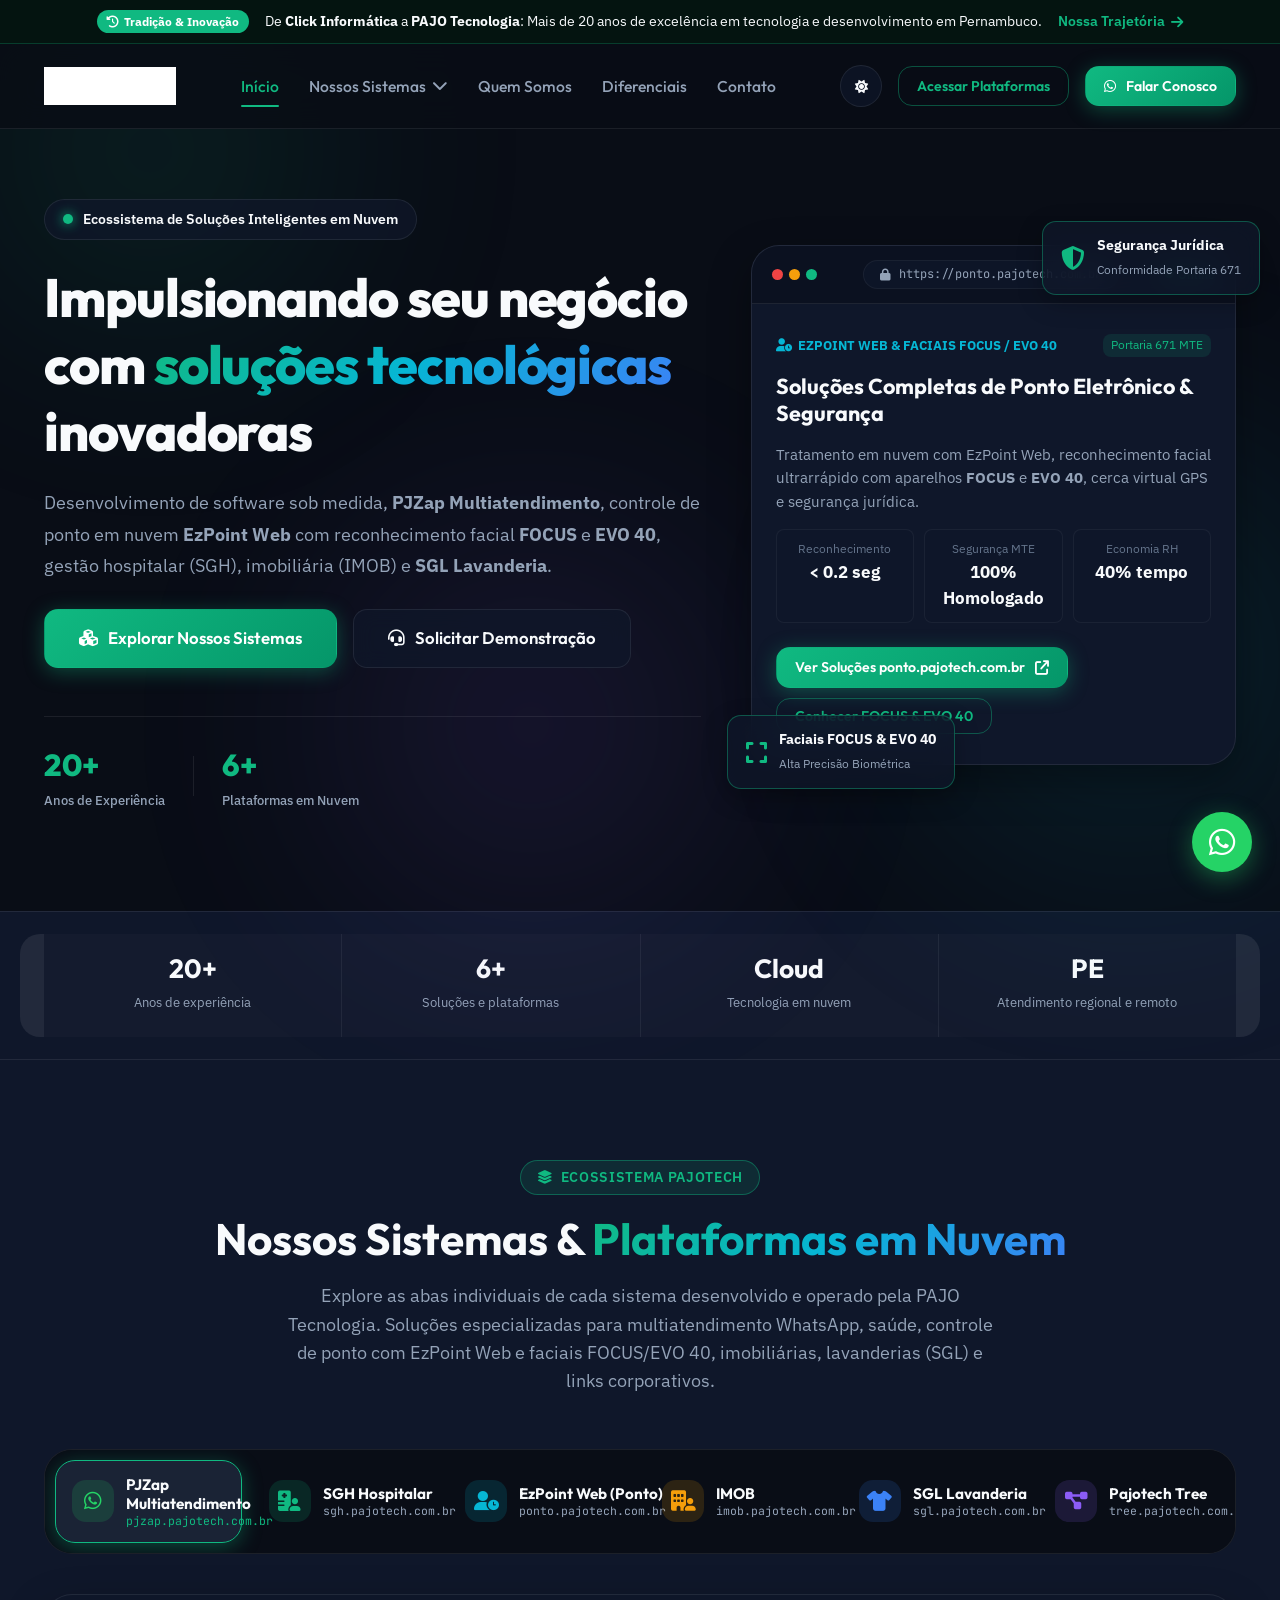
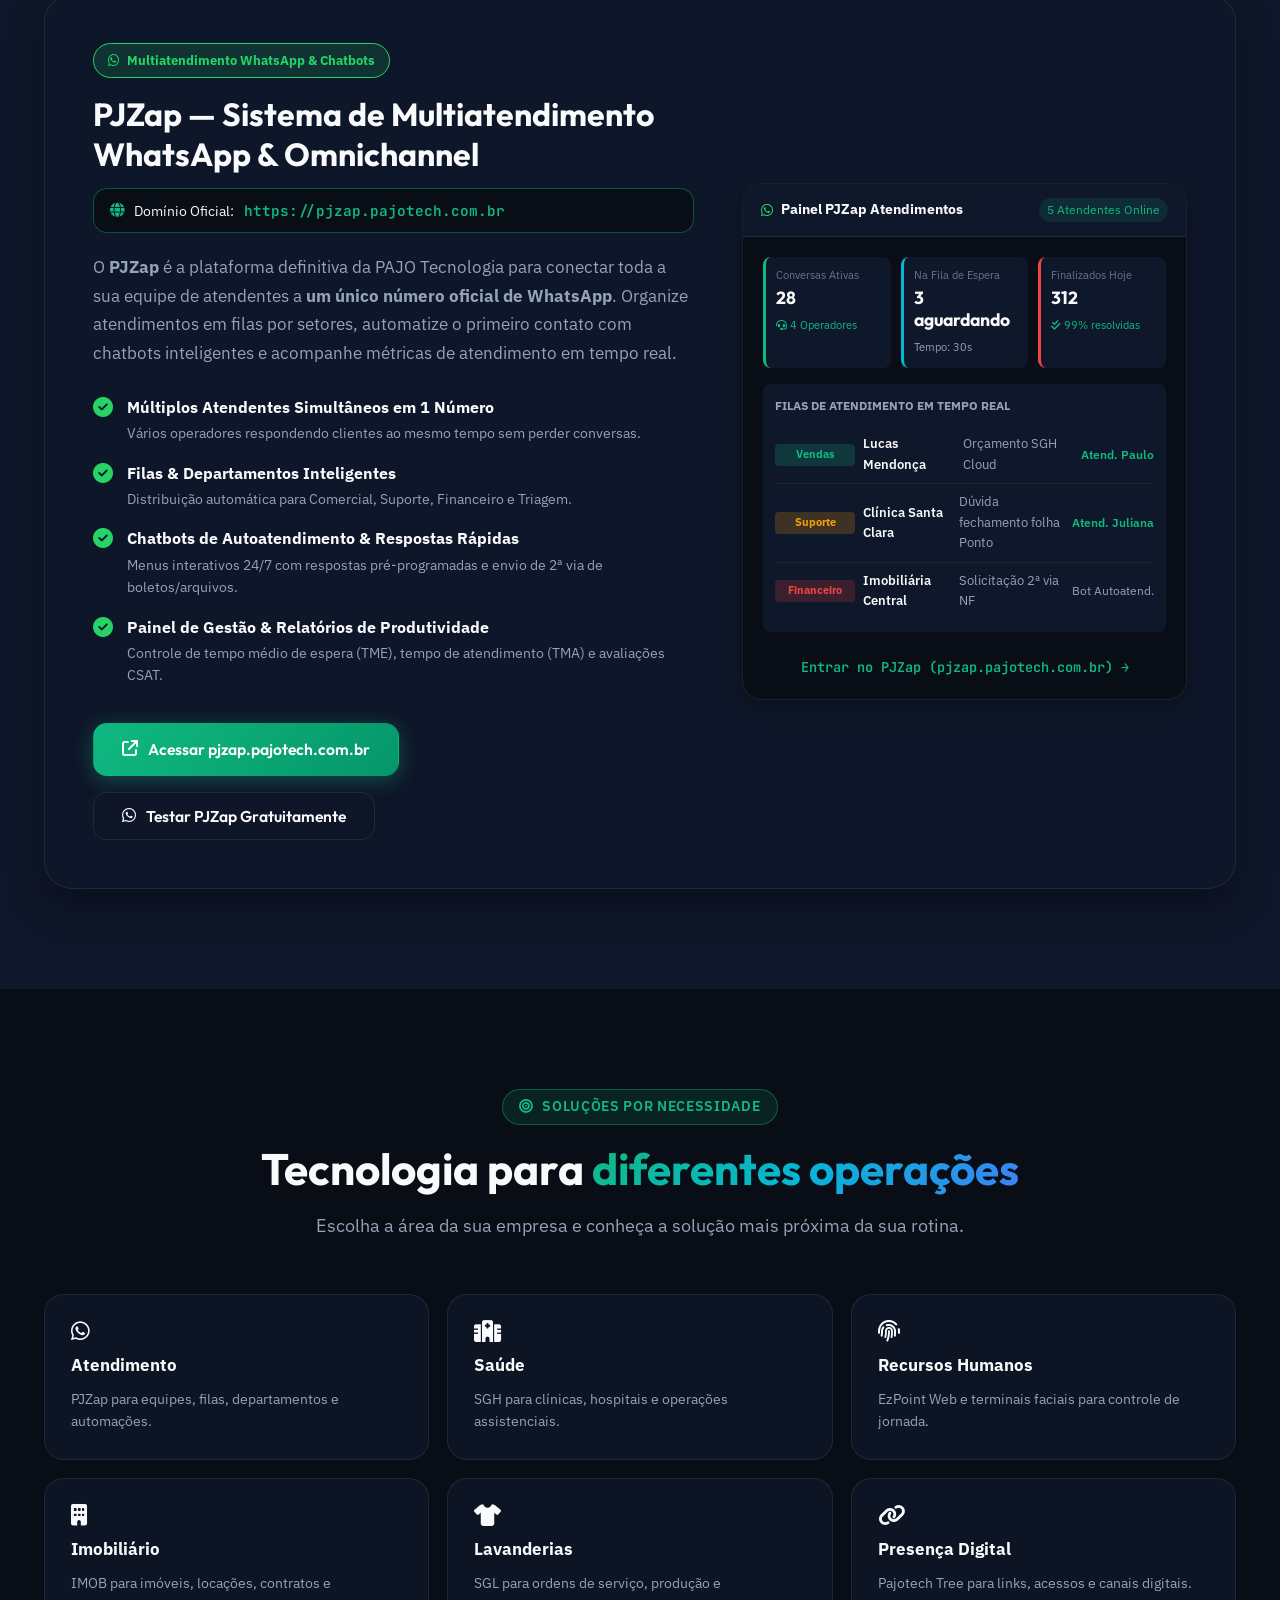
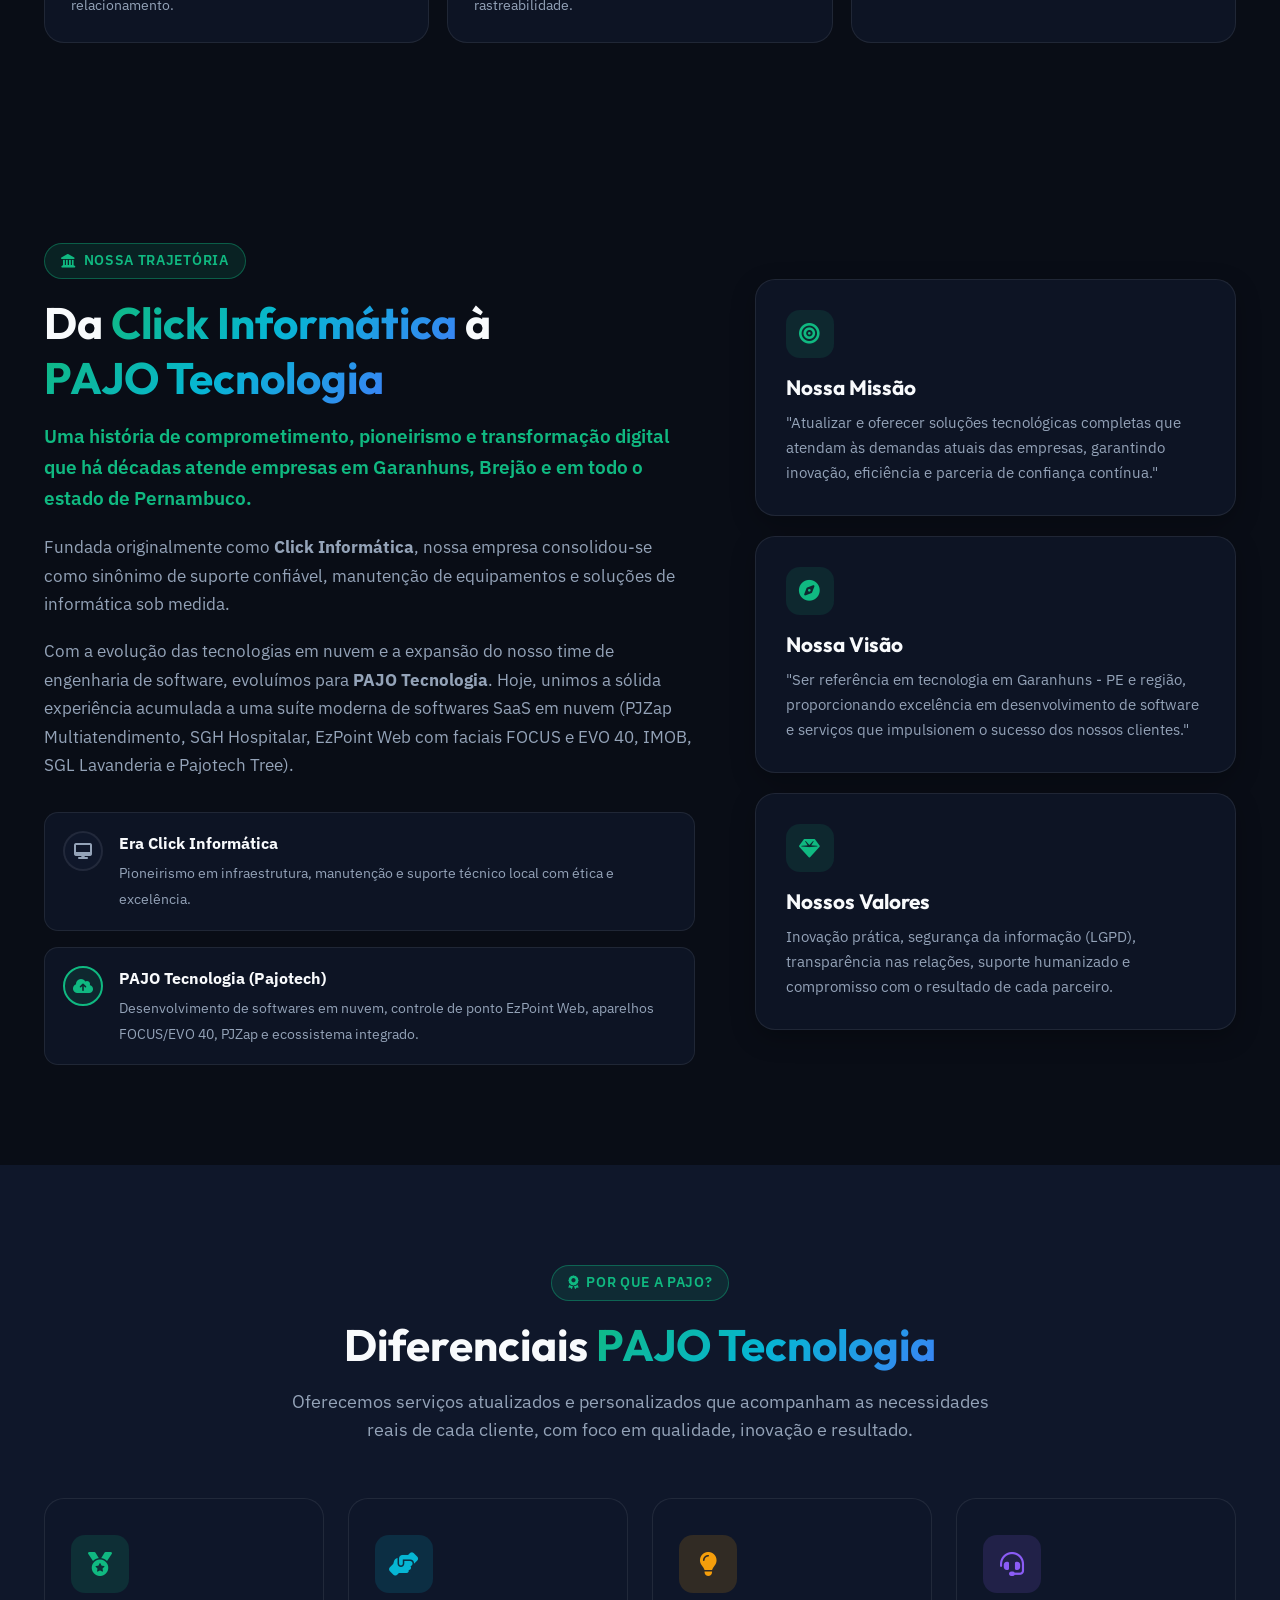
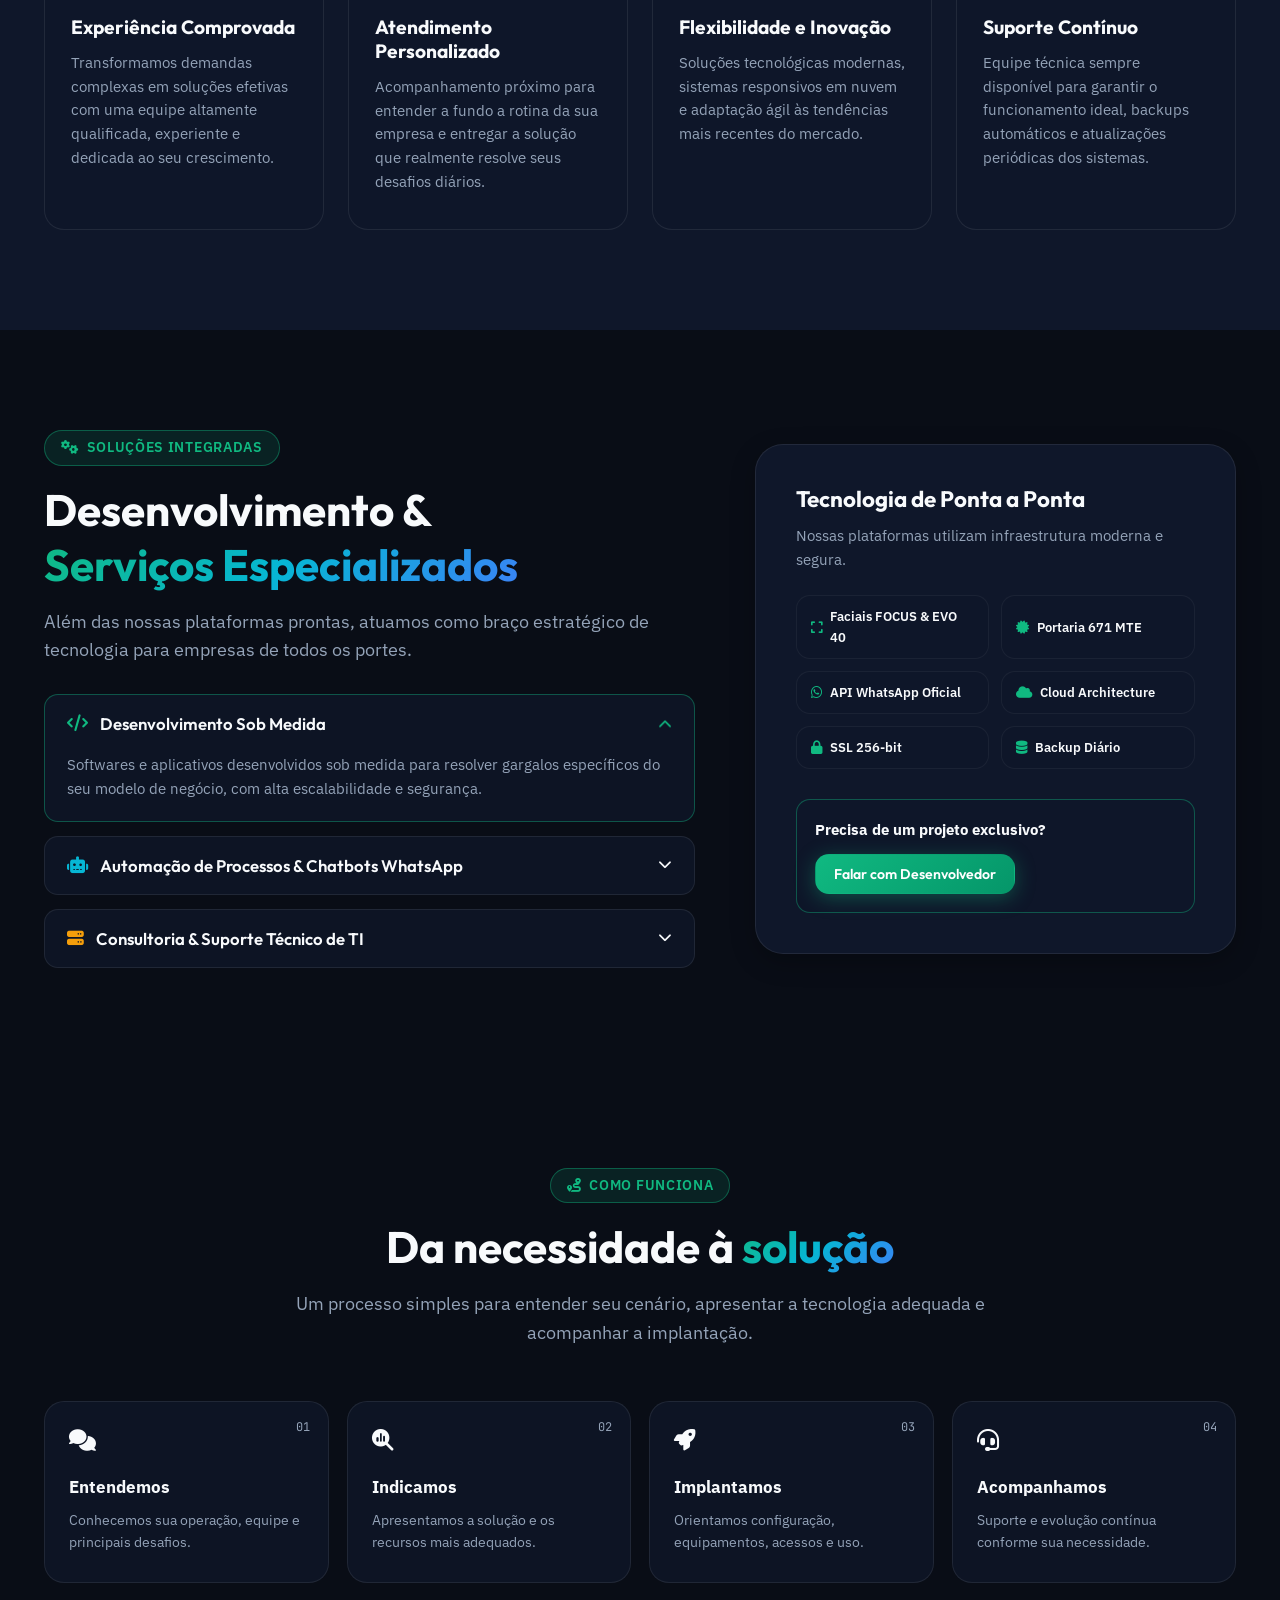
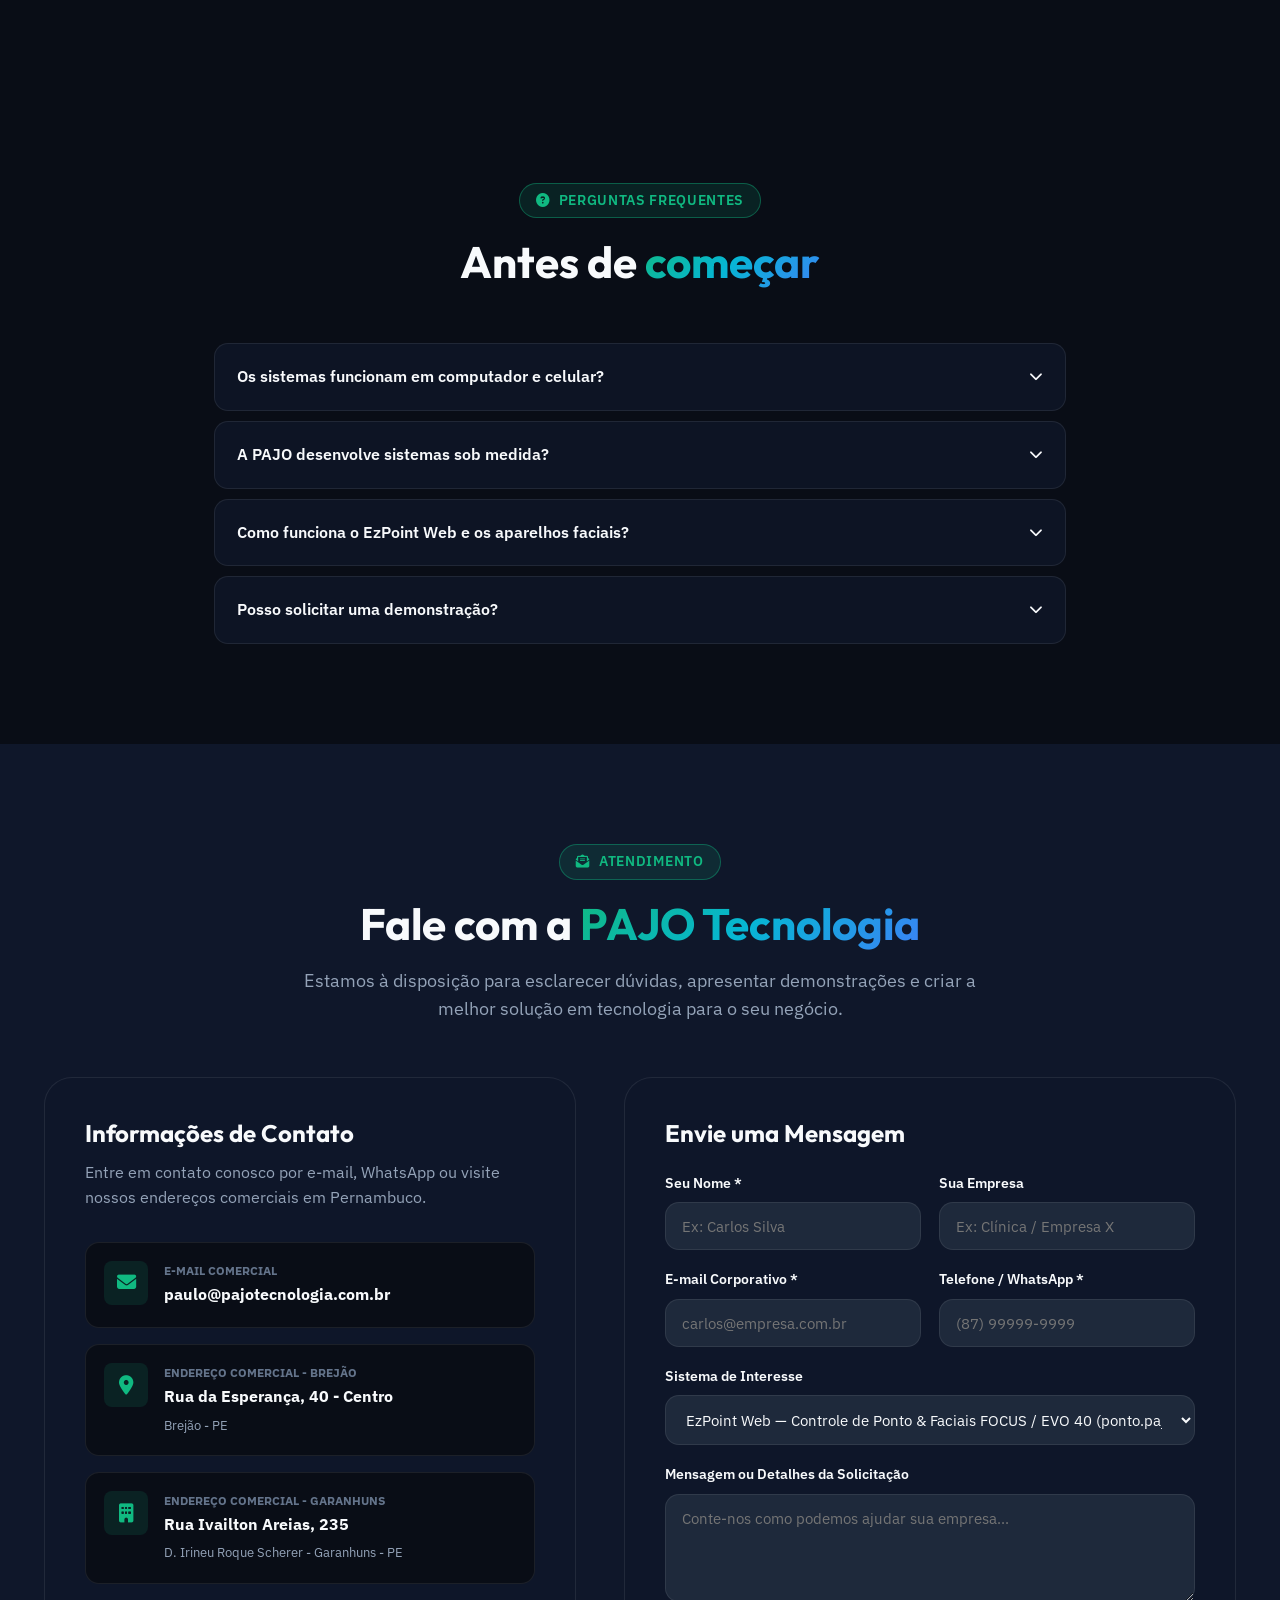
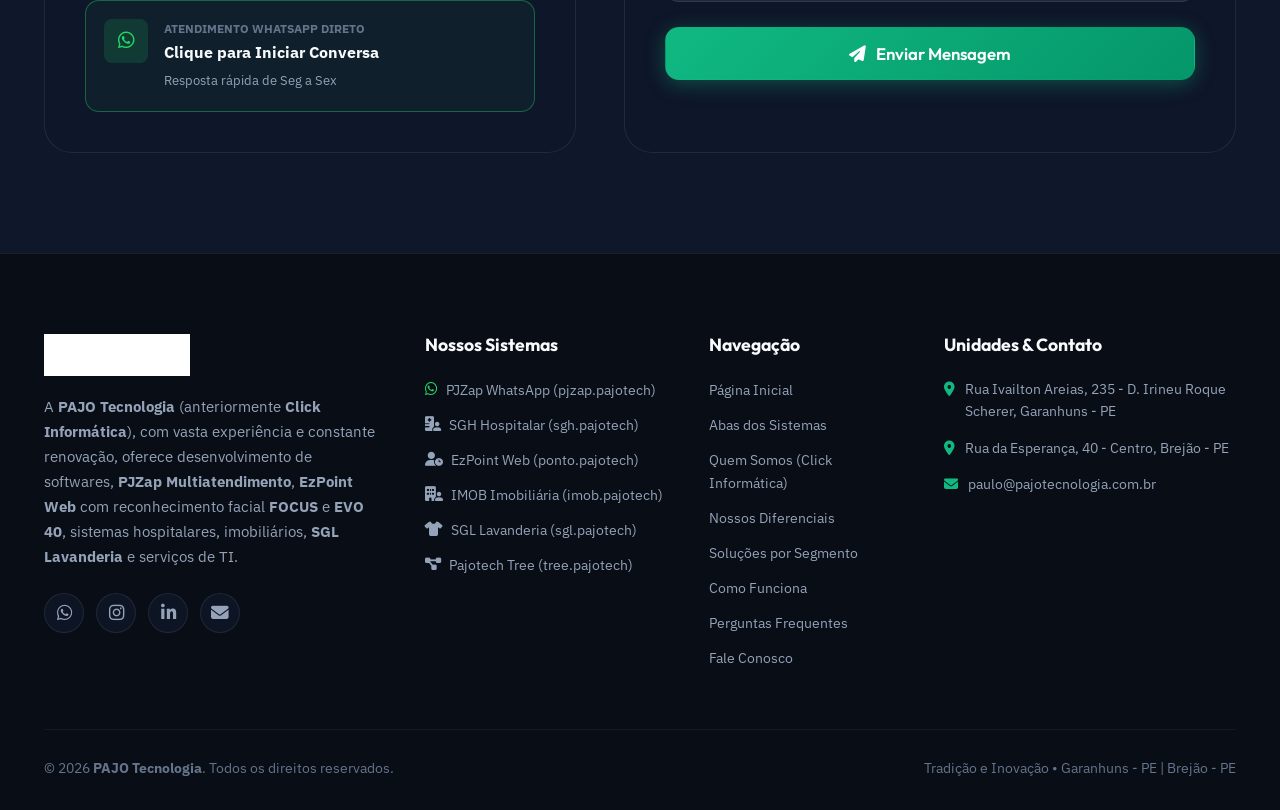
==== index.html @ 1f047a9d "Ajusta links duplicados e CTAs das plataformas" ====
<!DOCTYPE html>
<html lang="pt-BR">
<head>
    <meta charset="UTF-8">
    <meta name="viewport" content="width=device-width, initial-scale=1.0">
    <title>PAJO Tecnologia | Soluções Tecnológicas Inovadoras & Sistemas em Nuvem</title>
    <meta name="description" content="PAJO Tecnologia (antiga Click Informática). Softwares de alta performance: PJZap Multiatendimento WhatsApp, Gestão Hospitalar (SGH), EzPoint Web Ponto com Faciais FOCUS e EVO 40, IMOB, SGL Lavanderia e Pajotech Tree. Garanhuns e Brejão - PE.">
    <meta name="keywords" content="Pajo Tecnologia, Click Informática, PJZap Multiatendimento, SGH Hospitalar, EzPoint Web, Ponto Eletrônico Portaria 671, Facial FOCUS, Facial EVO 40, IMOB Imobiliária, SGL Lavanderia, LinkTree Pajotech, Garanhuns PE, Brejão PE">
    
    <!-- Open Graph / Social Media -->
    <meta property="og:type" content="website">
    <meta property="og:title" content="PAJO Tecnologia | Sistemas Inteligentes em Nuvem">
    <meta property="og:description" content="Ecossistema completo de softwares para impulsionar a gestão da sua empresa. Conheça o PJZap, SGH, EzPoint Web, IMOB, SGL Lavanderia e Pajotech Tree.">
    <meta property="og:image" content="assets/logo-pajo.png">

    <!-- Google Fonts -->
    <link rel="preconnect" href="https://fonts.googleapis.com">
    <link rel="preconnect" href="https://fonts.gstatic.com" crossorigin>
    <link href="https://fonts.googleapis.com/css2?family=IBM+Plex+Sans:ital,wght@0,300;0,400;0,500;0,600;0,700;1,400&family=Outfit:wght@400;500;600;700;800;900&family=JetBrains+Mono:wght@400;500;600&display=swap" rel="stylesheet">
    
    <!-- FontAwesome CDN -->
    <link rel="stylesheet" href="https://cdnjs.cloudflare.com/ajax/libs/font-awesome/6.5.1/css/all.min.css">
    
    <!-- Main Stylesheet -->
    <link rel="stylesheet" href="style.css">
</head>
<body class="dark-theme">

    <!-- Background Ambient Glows -->
    <div class="glow-orb glow-top-left"></div>
    <div class="glow-orb glow-center-right"></div>
    <div class="glow-orb glow-bottom"></div>

    <!-- Announcement Bar -->
    <div class="top-announcement-bar">
        <div class="container announcement-inner">
            <span class="badge-history"><i class="fa-solid fa-clock-rotate-left"></i> Tradição & Inovação</span>
            <p>De <strong>Click Informática</strong> a <strong>PAJO Tecnologia</strong>: Mais de 20 anos de excelência em tecnologia e desenvolvimento em Pernambuco.</p>
            <a href="#historia" class="announcement-link">Nossa Trajetória <i class="fa-solid fa-arrow-right"></i></a>
        </div>
    </div>

    <!-- Main Navigation Header -->
    <header class="main-header" id="header">
        <div class="container header-container">
            <a href="#inicio" class="brand-logo" aria-label="PAJO Tecnologia Página Inicial">
                <img src="assets/logo-pajo.png" alt="PAJO Tecnologia" class="header-logo-img">
            </a>

            <!-- Desktop Nav Menu -->
            <nav class="nav-menu" id="nav-menu">
                <ul class="nav-list">
                    <li class="nav-item"><a href="#inicio" class="nav-link active">Início</a></li>
                    
                    <!-- Mega Dropdown: Sistemas Pajotech -->
                    <li class="nav-item dropdown">
                        <a href="#sistemas" class="nav-link dropdown-toggle" id="sistemasMenuBtn">
                            Nossos Sistemas <i class="fa-solid fa-chevron-down"></i>
                        </a>
                        <div class="dropdown-menu">
                            <div class="dropdown-header">
                                <span>Soluções Pajotech em Nuvem</span>
                                <small>Clique para acessar ou ver detalhes</small>
                            </div>
                            <div class="dropdown-grid">
                                <a href="#sistemas" class="dropdown-card" onclick="selectSystemTab('pjzap')">
                                    <div class="drop-icon pjzap"><i class="fa-brands fa-whatsapp"></i></div>
                                    <div class="drop-info">
                                        <strong>PJZap Multiatendimento</strong>
                                        <span>Plataforma em nuvem</span>
                                    </div>
                                </a>
                                <a href="#sistemas" class="dropdown-card" onclick="selectSystemTab('sgh')">
                                    <div class="drop-icon sgh"><i class="fa-solid fa-hospital-user"></i></div>
                                    <div class="drop-info">
                                        <strong>SGH Hospitalar</strong>
                                        <span>Plataforma em nuvem</span>
                                    </div>
                                </a>
                                <a href="#sistemas" class="dropdown-card" onclick="selectSystemTab('ponto')">
                                    <div class="drop-icon ponto"><i class="fa-solid fa-user-clock"></i></div>
                                    <div class="drop-info">
                                        <strong>EzPoint Web & Faciais</strong>
                                        <span>Portal informativo · EzPoint Web</span>
                                    </div>
                                </a>
                                <a href="#sistemas" class="dropdown-card" onclick="selectSystemTab('imob')">
                                    <div class="drop-icon imob"><i class="fa-solid fa-building-user"></i></div>
                                    <div class="drop-info">
                                        <strong>IMOB Imobiliário</strong>
                                        <span>Plataforma em nuvem</span>
                                    </div>
                                </a>
                                <a href="#sistemas" class="dropdown-card" onclick="selectSystemTab('lavanderia')">
                                    <div class="drop-icon lavanderia"><i class="fa-solid fa-shirt"></i></div>
                                    <div class="drop-info">
                                        <strong>SGL Lavanderia</strong>
                                        <span>Plataforma em nuvem</span>
                                    </div>
                                </a>
                                <a href="#sistemas" class="dropdown-card" onclick="selectSystemTab('tree')">
                                    <div class="drop-icon tree"><i class="fa-solid fa-diagram-project"></i></div>
                                    <div class="drop-info">
                                        <strong>Pajotech Tree</strong>
                                        <span>Plataforma em nuvem</span>
                                    </div>
                                </a>
                            </div>
                        </div>
                    </li>

                    <li class="nav-item"><a href="#historia" class="nav-link">Quem Somos</a></li>
                    <li class="nav-item"><a href="#diferenciais" class="nav-link">Diferenciais</a></li>
                    <li class="nav-item"><a href="#contato" class="nav-link">Contato</a></li>
                </ul>
            </nav>

            <!-- Header Action CTA Buttons -->
            <div class="header-actions">
                <button class="theme-toggle-btn" id="themeToggleBtn" title="Alternar Modo Claro/Escuro" aria-label="Alternar tema">
                    <i class="fa-solid fa-sun light-icon"></i>
                    <i class="fa-solid fa-moon dark-icon"></i>
                </button>
                <a href="#sistemas" class="btn btn-outline-glow btn-sm desktop-only">Acessar Plataformas</a>
                <a href="https://wa.me/5587996540551?text=Olá! Gostaria de conhecer as soluções da PAJO Tecnologia." target="_blank" rel="noopener noreferrer" class="btn btn-primary btn-sm">
                    <i class="fa-brands fa-whatsapp"></i> Falar Conosco
                </a>
                
                <!-- Mobile Hamburger Toggle -->
                <button class="mobile-nav-toggle" id="mobileNavToggle" aria-label="Abrir Menu">
                    <span></span>
                    <span></span>
                    <span></span>
                </button>
            </div>
        </div>
    </header>

    <!-- Mobile Navigation Drawer Overlay -->
    <div class="mobile-drawer" id="mobileDrawer">
        <div class="drawer-header">
            <img src="assets/logo-pajo.png" alt="PAJO Tecnologia" class="drawer-logo-img">
            <button class="drawer-close" id="drawerClose"><i class="fa-solid fa-xmark"></i></button>
        </div>
        <div class="drawer-body">
            <ul class="mobile-menu-list">
                <li><a href="#inicio" class="mobile-link" onclick="closeDrawer()">Início</a></li>
                <li class="mobile-category">NOSSOS SISTEMAS</li>
                <li><a href="#sistemas" class="mobile-link" onclick="selectSystemTab('pjzap'); closeDrawer()"><i class="fa-brands fa-whatsapp text-whatsapp"></i> PJZap Multiatendimento (pjzap.pajotech)</a></li>
                <li><a href="#sistemas" class="mobile-link" onclick="selectSystemTab('sgh'); closeDrawer()"><i class="fa-solid fa-hospital-user text-emerald"></i> SGH Hospitalar (sgh.pajotech)</a></li>
                <li><a href="#sistemas" class="mobile-link" onclick="selectSystemTab('ponto'); closeDrawer()"><i class="fa-solid fa-user-clock text-cyan"></i> EzPoint Web & Faciais FOCUS / EVO 40 (ponto.pajotech)</a></li>
                <li><a href="#sistemas" class="mobile-link" onclick="selectSystemTab('imob'); closeDrawer()"><i class="fa-solid fa-building-user text-amber"></i> IMOB Imobiliária (imob.pajotech)</a></li>
                <li><a href="#sistemas" class="mobile-link" onclick="selectSystemTab('lavanderia'); closeDrawer()"><i class="fa-solid fa-shirt text-blue"></i> SGL Lavanderia (sgl.pajotech)</a></li>
                <li><a href="#sistemas" class="mobile-link" onclick="selectSystemTab('tree'); closeDrawer()"><i class="fa-solid fa-diagram-project text-purple"></i> Pajotech Tree (tree.pajotech)</a></li>
                <li class="mobile-category">INSTITUCIONAL</li>
                <li><a href="#historia" class="mobile-link" onclick="closeDrawer()">Quem Somos (Click Informática)</a></li>
                <li><a href="#diferenciais" class="mobile-link" onclick="closeDrawer()">Nossos Diferenciais</a></li>
                <li><a href="#segmentos" class="mobile-link" onclick="closeDrawer()">Soluções por Segmento</a></li>
                <li><a href="#como-funciona" class="mobile-link" onclick="closeDrawer()">Como Funciona</a></li>
                <li><a href="#faq" class="mobile-link" onclick="closeDrawer()">Perguntas Frequentes</a></li>
                <li><a href="#contato" class="mobile-link" onclick="closeDrawer()">Fale Conosco</a></li>
            </ul>
            <div class="drawer-footer">
                <a href="mailto:paulo@pajotecnologia.com.br" class="drawer-contact-item">
                    <i class="fa-solid fa-envelope"></i> paulo@pajotecnologia.com.br
                </a>
            </div>
        </div>
    </div>

    <main id="main-content">

        <!-- HERO SECTION -->
        <section class="hero-section" id="inicio">
            <div class="container hero-container">
                <div class="hero-content">
                    <div class="hero-badge">
                        <span class="pulse-dot"></span>
                        <span class="badge-text">Ecossistema de Soluções Inteligentes em Nuvem</span>
                    </div>
                    <h1 class="hero-title">
                        Impulsionando seu negócio com <span class="gradient-text">soluções tecnológicas</span> inovadoras
                    </h1>
                    <p class="hero-description">
                        Desenvolvimento de software sob medida, <strong>PJZap Multiatendimento</strong>, controle de ponto em nuvem <strong>EzPoint Web</strong> com reconhecimento facial <strong>FOCUS</strong> e <strong>EVO 40</strong>, gestão hospitalar (SGH), imobiliária (IMOB) e <strong>SGL Lavanderia</strong>.
                    </p>

                    <div class="hero-actions">
                        <a href="#sistemas" class="btn btn-primary btn-lg">
                            <i class="fa-solid fa-cubes"></i> Explorar Nossos Sistemas
                        </a>
                        <a href="#contato" class="btn btn-glass btn-lg">
                            <i class="fa-solid fa-headset"></i> Solicitar Demonstração
                        </a>
                    </div>

                    <!-- Trust Stats Bar -->
                    <div class="hero-stats">
                        <div class="stat-card">
                            <span class="stat-number" data-count="20">20+</span>
                            <span class="stat-label">Anos de Experiência</span>
                        </div>
                        <div class="stat-divider"></div>
                        <div class="stat-card">
                            <span class="stat-number" data-count="6">6+</span>
                            <span class="stat-label">Plataformas em Nuvem</span>
                        </div>
                    </div>
                </div>

                <!-- Hero Interactive Visual / System Showcase Deck -->
                <div class="hero-visual">
                    <div class="tech-card-showcase">
                        <div class="showcase-window">
                            <div class="window-header">
                                <div class="window-dots">
                                    <span class="dot red"></span>
                                    <span class="dot yellow"></span>
                                    <span class="dot green"></span>
                                </div>
                                <div class="window-address-bar">
                                    <i class="fa-solid fa-lock"></i>
                                    <span id="heroWindowUrl">https://ponto.pajotech.com.br</span>
                                </div>
                                <div class="window-status">
                                    <span class="badge-online"><i class="fa-solid fa-circle"></i> Online</span>
                                </div>
                            </div>
                            
                            <div class="window-content" id="heroDisplayContent">
                                <!-- Interactive dynamic view loaded by JS -->
                                <div class="showcase-preview-card ponto-active">
                                    <div class="preview-badge-row">
                                        <span class="preview-badge text-cyan"><i class="fa-solid fa-user-clock"></i> EZPOINT WEB & FACIAIS FOCUS / EVO 40</span>
                                        <span class="preview-tag">Portaria 671 MTE</span>
                                    </div>
                                    <h3>Soluções Completas de Ponto Eletrônico & Segurança</h3>
                                    <p>Tratamento em nuvem com EzPoint Web, reconhecimento facial ultrarrápido com aparelhos <strong>FOCUS</strong> e <strong>EVO 40</strong>, cerca virtual GPS e segurança jurídica.</p>
                                    <div class="preview-mini-kpis">
                                        <div class="kpi-box">
                                            <small>Reconhecimento</small>
                                            <strong>&lt; 0.2 seg</strong>
                                        </div>
                                        <div class="kpi-box">
                                            <small>Segurança MTE</small>
                                            <strong>100% Homologado</strong>
                                        </div>
                                        <div class="kpi-box">
                                            <small>Economia RH</small>
                                            <strong>40% tempo</strong>
                                        </div>
                                    </div>
                                    <div class="preview-cta-row">
                                        <a href="https://ponto.pajotech.com.br" target="_blank" class="btn btn-sm btn-primary">Ver Soluções ponto.pajotech.com.br <i class="fa-solid fa-arrow-up-right-from-square"></i></a>
                                        <button class="btn btn-sm btn-outline-glow" onclick="selectSystemTab('ponto')">Conhecer FOCUS & EVO 40</button>
                                    </div>
                                </div>
                            </div>
                        </div>

                        <!-- Floating Micro Cards -->
                        <div class="floating-badge badge-top-right">
                            <i class="fa-solid fa-shield-halved"></i>
                            <div>
                                <strong>Segurança Jurídica</strong>
                                <span>Conformidade Portaria 671</span>
                            </div>
                        </div>

                        <div class="floating-badge badge-bottom-left">
                            <i class="fa-solid fa-expand"></i>
                            <div>
                                <strong>Faciais FOCUS & EVO 40</strong>
                                <span>Alta Precisão Biométrica</span>
                            </div>
                        </div>
                    </div>
                </div>
            </div>
        </section>


        <!-- TRUST STRIP -->
        <section class="trust-strip-section" aria-label="Credenciais PAJO Tecnologia">
            <div class="container trust-strip-grid">
                <div class="trust-strip-item">
                    <strong>20+</strong>
                    <span>Anos de experiência</span>
                </div>
                <div class="trust-strip-item">
                    <strong>6+</strong>
                    <span>Soluções e plataformas</span>
                </div>
                <div class="trust-strip-item">
                    <strong>Cloud</strong>
                    <span>Tecnologia em nuvem</span>
                </div>
                <div class="trust-strip-item">
                    <strong>PE</strong>
                    <span>Atendimento regional e remoto</span>
                </div>
            </div>
        </section>

        <!-- SYSTEMS & ABAS INDIVIDUAIS SECTION (CENTRAL REQUIREMENT) -->
        <section class="systems-section" id="sistemas">
            <div class="container">
                <div class="section-header text-center">
                    <span class="section-pill"><i class="fa-solid fa-layer-group"></i> Ecossistema Pajotech</span>
                    <h2 class="section-title">Nossos Sistemas & <span class="gradient-text">Plataformas em Nuvem</span></h2>
                    <p class="section-subtitle">
                        Explore as abas individuais de cada sistema desenvolvido e operado pela PAJO Tecnologia. Soluções especializadas para multiatendimento WhatsApp, saúde, controle de ponto com EzPoint Web e faciais FOCUS/EVO 40, imobiliárias, lavanderias (SGL) e links corporativos.
                    </p>
                </div>

                <!-- NAVIGATION TABS (6 INDIVIDUAL TABS) -->
                <div class="systems-tab-navigation" role="tablist" aria-label="Abas dos Sistemas">
                    
                    <button class="system-tab-btn active" role="tab" aria-selected="true" data-system="pjzap" id="tab-pjzap" onclick="switchSystemTab('pjzap')">
                        <div class="tab-icon-wrap pjzap"><i class="fa-brands fa-whatsapp"></i></div>
                        <div class="tab-btn-text">
                            <span class="tab-name">PJZap Multiatendimento</span>
                            <small class="tab-domain">pjzap.pajotech.com.br</small>
                        </div>
                    </button>

                    <button class="system-tab-btn" role="tab" aria-selected="false" data-system="sgh" id="tab-sgh" onclick="switchSystemTab('sgh')">
                        <div class="tab-icon-wrap sgh"><i class="fa-solid fa-hospital-user"></i></div>
                        <div class="tab-btn-text">
                            <span class="tab-name">SGH Hospitalar</span>
                            <small class="tab-domain">sgh.pajotech.com.br</small>
                        </div>
                    </button>

                    <button class="system-tab-btn" role="tab" aria-selected="false" data-system="ponto" id="tab-ponto" onclick="switchSystemTab('ponto')">
                        <div class="tab-icon-wrap ponto"><i class="fa-solid fa-user-clock"></i></div>
                        <div class="tab-btn-text">
                            <span class="tab-name">EzPoint Web (Ponto)</span>
                            <small class="tab-domain">ponto.pajotech.com.br</small>
                        </div>
                    </button>

                    <button class="system-tab-btn" role="tab" aria-selected="false" data-system="imob" id="tab-imob" onclick="switchSystemTab('imob')">
                        <div class="tab-icon-wrap imob"><i class="fa-solid fa-building-user"></i></div>
                        <div class="tab-btn-text">
                            <span class="tab-name">IMOB</span>
                            <small class="tab-domain">imob.pajotech.com.br</small>
                        </div>
                    </button>

                    <button class="system-tab-btn" role="tab" aria-selected="false" data-system="lavanderia" id="tab-lavanderia" onclick="switchSystemTab('lavanderia')">
                        <div class="tab-icon-wrap lavanderia"><i class="fa-solid fa-shirt"></i></div>
                        <div class="tab-btn-text">
                            <span class="tab-name">SGL Lavanderia</span>
                            <small class="tab-domain">sgl.pajotech.com.br</small>
                        </div>
                    </button>

                    <button class="system-tab-btn" role="tab" aria-selected="false" data-system="tree" id="tab-tree" onclick="switchSystemTab('tree')">
                        <div class="tab-icon-wrap tree"><i class="fa-solid fa-diagram-project"></i></div>
                        <div class="tab-btn-text">
                            <span class="tab-name">Pajotech Tree</span>
                            <small class="tab-domain">tree.pajotech.com.br</small>
                        </div>
                    </button>
                </div>

                <!-- SYSTEMS TAB PANES CONTENT CONTAINER -->
                <div class="systems-tab-content">
                    
                    <!-- TAB 0: PJZAP MULTIATENDIMENTO -->
                    <div class="system-pane active" id="pane-pjzap" role="tabpanel" aria-labelledby="tab-pjzap">
                        <div class="pane-grid">
                            <div class="pane-info">
                                <div class="pane-badge pjzap-badge">
                                    <i class="fa-brands fa-whatsapp"></i> Multiatendimento WhatsApp & Chatbots
                                </div>
                                <h3 class="pane-title">PJZap — Sistema de Multiatendimento WhatsApp & Omnichannel</h3>
                                <div class="domain-direct-box">
                                    <i class="fa-solid fa-globe"></i>
                                    <span>Domínio Oficial:</span>
                                    <span class="domain-link">https://pjzap.pajotech.com.br</span>
                                </div>
                                <p class="pane-desc">
                                    O <strong>PJZap</strong> é a plataforma definitiva da PAJO Tecnologia para conectar toda a sua equipe de atendentes a <strong>um único número oficial de WhatsApp</strong>. Organize atendimentos em filas por setores, automatize o primeiro contato com chatbots inteligentes e acompanhe métricas de atendimento em tempo real.
                                </p>

                                <div class="features-checklist">
                                    <div class="check-item">
                                        <i class="fa-solid fa-circle-check text-whatsapp"></i>
                                        <div>
                                            <strong>Múltiplos Atendentes Simultâneos em 1 Número</strong>
                                            <p>Vários operadores respondendo clientes ao mesmo tempo sem perder conversas.</p>
                                        </div>
                                    </div>
                                    <div class="check-item">
                                        <i class="fa-solid fa-circle-check text-whatsapp"></i>
                                        <div>
                                            <strong>Filas & Departamentos Inteligentes</strong>
                                            <p>Distribuição automática para Comercial, Suporte, Financeiro e Triagem.</p>
                                        </div>
                                    </div>
                                    <div class="check-item">
                                        <i class="fa-solid fa-circle-check text-whatsapp"></i>
                                        <div>
                                            <strong>Chatbots de Autoatendimento & Respostas Rápidas</strong>
                                            <p>Menus interativos 24/7 com respostas pré-programadas e envio de 2ª via de boletos/arquivos.</p>
                                        </div>
                                    </div>
                                    <div class="check-item">
                                        <i class="fa-solid fa-circle-check text-whatsapp"></i>
                                        <div>
                                            <strong>Painel de Gestão & Relatórios de Produtividade</strong>
                                            <p>Controle de tempo médio de espera (TME), tempo de atendimento (TMA) e avaliações CSAT.</p>
                                        </div>
                                    </div>
                                </div>

                                <div class="pane-actions">
                                    <a href="https://pjzap.pajotech.com.br" target="_blank" rel="noopener noreferrer" class="btn btn-primary">
                                        <i class="fa-solid fa-arrow-up-right-from-square"></i> Acessar pjzap.pajotech.com.br
                                    </a>
                                    <button class="btn btn-glass" onclick="openDemoModal('PJZap - Multiatendimento')">
                                        <i class="fa-brands fa-whatsapp"></i> Testar PJZap Gratuitamente
                                    </button>
                                </div>
                            </div>

                            <!-- Visual Pane Mockup / Simulator -->
                            <div class="pane-mockup-wrapper">
                                <div class="mockup-screen-box">
                                    <div class="screen-header">
                                        <span class="screen-title"><i class="fa-brands fa-whatsapp text-whatsapp"></i> Painel PJZap Atendimentos</span>
                                        <span class="screen-badge">5 Atendentes Online</span>
                                    </div>
                                    <div class="screen-body">
                                        <div class="mock-stats-row">
                                            <div class="mock-stat-item border-green">
                                                <small>Conversas Ativas</small>
                                                <h4>28</h4>
                                                <span class="stat-trend"><i class="fa-solid fa-headset"></i> 4 Operadores</span>
                                            </div>
                                            <div class="mock-stat-item border-blue">
                                                <small>Na Fila de Espera</small>
                                                <h4>3 aguardando</h4>
                                                <span class="stat-sub">Tempo: 30s</span>
                                            </div>
                                            <div class="mock-stat-item border-red">
                                                <small>Finalizados Hoje</small>
                                                <h4>312</h4>
                                                <span class="stat-trend"><i class="fa-solid fa-check-double"></i> 99% resolvidas</span>
                                            </div>
                                        </div>

                                        <div class="mock-table-widget">
                                            <div class="table-title">Filas de Atendimento em Tempo Real</div>
                                            <div class="mock-row">
                                                <span class="triage-badge green">Vendas</span>
                                                <span class="patient-name">Lucas Mendonça</span>
                                                <span class="patient-info">Orçamento SGH Cloud</span>
                                                <span class="patient-status badge-live">Atend. Paulo</span>
                                            </div>
                                            <div class="mock-row">
                                                <span class="triage-badge yellow">Suporte</span>
                                                <span class="patient-name">Clínica Santa Clara</span>
                                                <span class="patient-info">Dúvida fechamento folha Ponto</span>
                                                <span class="patient-status badge-live">Atend. Juliana</span>
                                            </div>
                                            <div class="mock-row">
                                                <span class="triage-badge red">Financeiro</span>
                                                <span class="patient-name">Imobiliária Central</span>
                                                <span class="patient-info">Solicitação 2ª via NF</span>
                                                <span class="patient-status">Bot Autoatend.</span>
                                            </div>
                                        </div>

                                        <div class="mock-direct-btn-row">
                                            <a href="https://pjzap.pajotech.com.br" target="_blank" class="mock-login-link">
                                                Entrar no PJZap (pjzap.pajotech.com.br) &rarr;
                                            </a>
                                        </div>
                                    </div>
                                </div>
                            </div>
                        </div>
                    </div>

                    <!-- TAB 1: SGH HOSPITALAR -->
                    <div class="system-pane" id="pane-sgh" role="tabpanel" aria-labelledby="tab-sgh">
                        <div class="pane-grid">
                            <div class="pane-info">
                                <div class="pane-badge sgh-badge">
                                    <i class="fa-solid fa-stethoscope"></i> Saúde & Gestão Hospitalar
                                </div>
                                <h3 class="pane-title">SGH — Sistema de Gerenciamento Hospitalar & Clínicas</h3>
                                <div class="domain-direct-box">
                                    <i class="fa-solid fa-globe"></i>
                                    <span>Domínio Oficial:</span>
                                    <span class="domain-link">https://sgh.pajotech.com.br</span>
                                </div>
                                <p class="pane-desc">
                                    O <strong>SGH Pajotech</strong> é uma plataforma hospitalar completa, desenvolvida para modernizar prontuários médicos, otimizar a recepção, automatizar a triagem com classificação de risco Manchester e centralizar leitos, faturamento e farmácia.
                                </p>

                                <div class="features-checklist">
                                    <div class="check-item">
                                        <i class="fa-solid fa-circle-check text-emerald"></i>
                                        <div>
                                            <strong>Prontuário Eletrônico do Paciente (PEP)</strong>
                                            <p>Histórico médico seguro, prescrição eletrônica e anamnese rápida.</p>
                                        </div>
                                    </div>
                                    <div class="check-item">
                                        <i class="fa-solid fa-circle-check text-emerald"></i>
                                        <div>
                                            <strong>Triagem Manchester & Recepção</strong>
                                            <p>Classificação de prioridade visual por cores e controle de filas de espera.</p>
                                        </div>
                                    </div>
                                    <div class="check-item">
                                        <i class="fa-solid fa-circle-check text-emerald"></i>
                                        <div>
                                            <strong>Gestão de Leitos, Internação & Farmácia</strong>
                                            <p>Monitoramento de ocupação em tempo real e dispensação segura de medicamentos.</p>
                                        </div>
                                    </div>
                                    <div class="check-item">
                                        <i class="fa-solid fa-circle-check text-emerald"></i>
                                        <div>
                                            <strong>Faturamento TISS / Convênios & SUS</strong>
                                            <p>Emissão de guias, relatórios financeiros e controle de repasses médicos.</p>
                                        </div>
                                    </div>
                                </div>

                                <div class="pane-actions">
                                    <a href="https://sgh.pajotech.com.br" target="_blank" rel="noopener noreferrer" class="btn btn-primary">
                                        <i class="fa-solid fa-arrow-up-right-from-square"></i> Acessar sgh.pajotech.com.br
                                    </a>
                                    <button class="btn btn-glass" onclick="openDemoModal('SGH - Gestão Hospitalar')">
                                        <i class="fa-solid fa-calendar-check"></i> Agendar Apresentação
                                    </button>
                                </div>
                            </div>

                            <!-- Visual Pane Mockup / Simulator -->
                            <div class="pane-mockup-wrapper">
                                <div class="mockup-screen-box">
                                    <div class="screen-header">
                                        <span class="screen-title"><i class="fa-solid fa-hospital"></i> Painel SGH Hospitalar</span>
                                        <span class="screen-badge">Ambiente Seguro</span>
                                    </div>
                                    <div class="screen-body">
                                        <div class="mock-stats-row">
                                            <div class="mock-stat-item border-green">
                                                <small>Atendimentos Hoje</small>
                                                <h4>142</h4>
                                                <span class="stat-trend"><i class="fa-solid fa-arrow-trend-up"></i> +12% vs ontem</span>
                                            </div>
                                            <div class="mock-stat-item border-blue">
                                                <small>Fila Triagem</small>
                                                <h4>8 aguardando</h4>
                                                <span class="stat-sub">Tempo Médio: 4 min</span>
                                            </div>
                                            <div class="mock-stat-item border-red">
                                                <small>Emergência Vermelha</small>
                                                <h4>1 prioritário</h4>
                                                <span class="stat-alert">Leito 03 UTI</span>
                                            </div>
                                        </div>

                                        <div class="mock-table-widget">
                                            <div class="table-title">Classificação de Risco Manchester Recente</div>
                                            <div class="mock-row">
                                                <span class="triage-badge red">Vermelho</span>
                                                <span class="patient-name">Carlos Eduardo S.</span>
                                                <span class="patient-info">Dor torácica aguda</span>
                                                <span class="patient-status badge-live">Em Atendimento</span>
                                            </div>
                                            <div class="mock-row">
                                                <span class="triage-badge yellow">Amarelo</span>
                                                <span class="patient-name">Mariana Lima F.</span>
                                                <span class="patient-info">Febre alta contínua</span>
                                                <span class="patient-status">Triado (Sala 2)</span>
                                            </div>
                                            <div class="mock-row">
                                                <span class="triage-badge green">Verde</span>
                                                <span class="patient-name">Roberto Alves P.</span>
                                                <span class="patient-info">Queixa respiratória leve</span>
                                                <span class="patient-status">Recepção</span>
                                            </div>
                                        </div>

                                        <div class="mock-direct-btn-row">
                                            <a href="https://sgh.pajotech.com.br" target="_blank" class="mock-login-link">
                                                Entrar no SGH (sgh.pajotech.com.br) &rarr;
                                            </a>
                                        </div>
                                    </div>
                                </div>
                            </div>
                        </div>
                    </div>

                    <!-- TAB 2: EZPOINT WEB (PONTO ELETRÔNICO & FACIAIS FOCUS / EVO 40) -->
                    <div class="system-pane" id="pane-ponto" role="tabpanel" aria-labelledby="tab-ponto">
                        <div class="pane-grid">
                            <div class="pane-info">
                                <div class="pane-badge ponto-badge">
                                    <i class="fa-solid fa-fingerprint"></i> EzPoint Web & Reconhecimento Facial
                                </div>
                                <h3 class="pane-title">EzPoint Web — Soluções em Ponto Eletrônico, Segurança & Faciais</h3>
                                <div class="domain-direct-box">
                                    <i class="fa-solid fa-circle-info"></i>
                                    <span>Portal Informativo:</span>
                                    <span class="domain-link">ponto.pajotech.com.br · portal informativo</span>
                                </div>
                                <p class="pane-desc">
                                    Trabalhamos com o <strong>EzPoint Web</strong> como <strong>revenda autorizada</strong>, oferecendo solução em nuvem para gestão de ponto e jornada. Comercializamos os terminais faciais <strong>FOCUS</strong> e <strong>EVO 40</strong> com opção de <strong>venda ou locação</strong>, além de orientação para implantação.
                                </p>

                                <!-- Hardware Focus & EVO 40 Highlights -->
                                <div class="hardware-cards-row">
                                    <div class="hardware-mini-card">
                                        <div class="hard-icon"><i class="fa-solid fa-id-card-clip"></i></div>
                                        <div class="hard-info">
                                            <strong>Aparelho Facial FOCUS</strong>
                                            <span>Reconhecimento facial com IA ultrarrápido, anti-fraude e display touch HD.</span>
                                        </div>
                                    </div>
                                    <div class="hardware-mini-card">
                                        <div class="hard-icon"><i class="fa-solid fa-microchip"></i></div>
                                        <div class="hard-info">
                                            <strong>Terminal EVO 40</strong>
                                            <span>Alta capacidade biométrica, leitura precisa com ou sem máscara e conexão em rede.</span>
                                        </div>
                                    </div>
                                </div>

                                <div class="features-checklist">
                                    <div class="check-item">
                                        <i class="fa-solid fa-circle-check text-cyan"></i>
                                        <div>
                                            <strong>Revenda autorizada & solução para controle de ponto</strong>
                                            <p>Orientação comercial e solução adequada às necessidades de controle de jornada, conforme a configuração contratada.</p>
                                        </div>
                                    </div>
                                    <div class="check-item">
                                        <i class="fa-solid fa-circle-check text-cyan"></i>
                                        <div>
                                            <strong>Software em Nuvem EzPoint Web</strong>
                                            <p>Cálculo em tempo real de horas extras, banco de horas, faltas, DSR e espelhos de ponto.</p>
                                        </div>
                                    </div>
                                    <div class="check-item">
                                        <i class="fa-solid fa-circle-check text-cyan"></i>
                                        <div>
                                            <strong>Aplicativo Mobile com Cerca Virtual GPS & Foto</strong>
                                            <p>Ideal para equipes externas, home office e colaboradores em campo.</p>
                                        </div>
                                    </div>
                                </div>

                                <div class="pane-actions">
                                    <a href="https://ponto.pajotech.com.br" target="_blank" rel="noopener noreferrer" class="btn btn-primary">
                                        <i class="fa-solid fa-circle-info"></i> Conhecer Portal Informativo
                                    </a>
                                    <button class="btn btn-glass" onclick="openDemoModal('EzPoint Web - Ponto e Faciais FOCUS/EVO 40')">
                                        <i class="fa-solid fa-calculator"></i> Orçamento FOCUS & EVO 40
                                    </button>
                                </div>
                            </div>

                            <!-- Visual Pane Mockup / Simulator -->
                            <div class="pane-mockup-wrapper">
                                <div class="mockup-screen-box">
                                    <div class="screen-header">
                                        <span class="screen-title"><i class="fa-solid fa-clock"></i> EzPoint Web — Monitoramento em Nuvem</span>
                                        <span class="screen-badge">Portaria 671 / MTE</span>
                                    </div>
                                    <div class="screen-body">
                                        <div class="ponto-clock-display">
                                            <div class="live-clock" id="livePontoClock">15:02:45</div>
                                            <div class="live-date">Sexta-feira, 25 de Setembro</div>
                                            <span class="gps-badge"><i class="fa-solid fa-expand"></i> Terminal Facial FOCUS Conectado</span>
                                        </div>

                                        <div class="hardware-status-box">
                                            <div class="status-hard-item">
                                                <i class="fa-solid fa-circle text-emerald"></i>
                                                <span>Terminal <strong>FOCUS (Recepção)</strong>: Online</span>
                                            </div>
                                            <div class="status-hard-item">
                                                <i class="fa-solid fa-circle text-emerald"></i>
                                                <span>Terminal <strong>EVO 40 (Produção)</strong>: Online</span>
                                            </div>
                                        </div>

                                        <div class="mock-table-widget">
                                            <div class="table-title">Últimos Registros Autenticados</div>
                                            <div class="ponto-row">
                                                <span><i class="fa-solid fa-id-badge text-emerald"></i> Colaborador #104</span>
                                                <strong>08:00:12</strong>
                                                <small class="text-muted">Facial FOCUS (99.8% Match)</small>
                                            </div>
                                            <div class="ponto-row">
                                                <span><i class="fa-solid fa-id-badge text-emerald"></i> Colaboradora #218</span>
                                                <strong>08:02:45</strong>
                                                <small class="text-muted">Terminal EVO 40</small>
                                            </div>
                                        </div>

                                        <div class="mock-direct-btn-row">
                                            <a href="https://ponto.pajotech.com.br" target="_blank" class="mock-login-link">
                                                Mais Informações & Soluções (ponto.pajotech.com.br) &rarr;
                                            </a>
                                        </div>
                                    </div>
                                </div>
                            </div>
                        </div>
                    </div>

                    <!-- TAB 3: IMOB (GESTÃO IMOBILIÁRIA) -->
                    <div class="system-pane" id="pane-imob" role="tabpanel" aria-labelledby="tab-imob">
                        <div class="pane-grid">
                            <div class="pane-info">
                                <div class="pane-badge imob-badge">
                                    <i class="fa-solid fa-house-laptop"></i> Mercado Imobiliário & Locações
                                </div>
                                <h3 class="pane-title">IMOB — Gestão Imobiliária, Vendas & Locação</h3>
                                <div class="domain-direct-box">
                                    <i class="fa-solid fa-globe"></i>
                                    <span>Domínio Oficial:</span>
                                    <span class="domain-link">https://imob.pajotech.com.br</span>
                                </div>
                                <p class="pane-desc">
                                    O <strong>IMOB Pajotech</strong> é a solução definitiva para imobiliárias e corretores autônomos. Gerencie carteiras de imóveis, contratos de locação automatizados com reajustes, repasses a proprietários, cobrança de aluguéis e CRM de atendimento.
                                </p>

                                <div class="features-checklist">
                                    <div class="check-item">
                                        <i class="fa-solid fa-circle-check text-amber"></i>
                                        <div>
                                            <strong>Contratos de Locação & Reajuste Automático</strong>
                                            <p>Cálculo de IGPM/IPCA, geração de recibos, boletos e repasses a proprietários.</p>
                                        </div>
                                    </div>
                                    <div class="check-item">
                                        <i class="fa-solid fa-circle-check text-amber"></i>
                                        <div>
                                            <strong>CRM Imobiliário & Funil de Vendas</strong>
                                            <p>Gestão de leads, histórico de visitas e controle de comissões por corretor.</p>
                                        </div>
                                    </div>
                                    <div class="check-item">
                                        <i class="fa-solid fa-circle-check text-amber"></i>
                                        <div>
                                            <strong>Catálogo de Imóveis & Portal Web Integrado</strong>
                                            <p>Cadastro com fotos em alta resolução, tour virtual e filtros avançados de busca.</p>
                                        </div>
                                    </div>
                                    <div class="check-item">
                                        <i class="fa-solid fa-circle-check text-amber"></i>
                                        <div>
                                            <strong>Portal do Locatário e do Proprietário</strong>
                                            <p>Acesso online a 2ª via de boletos, informes de rendimento e vistorias.</p>
                                        </div>
                                    </div>
                                </div>

                                <div class="pane-actions">
                                    <a href="https://imob.pajotech.com.br" target="_blank" rel="noopener noreferrer" class="btn btn-primary">
                                        <i class="fa-solid fa-arrow-up-right-from-square"></i> Acessar imob.pajotech.com.br
                                    </a>
                                    <button class="btn btn-glass" onclick="openDemoModal('IMOB - Gestão Imobiliária')">
                                        <i class="fa-solid fa-key"></i> Solicitar Demonstração IMOB
                                    </button>
                                </div>
                            </div>

                            <!-- Visual Pane Mockup / Simulator -->
                            <div class="pane-mockup-wrapper">
                                <div class="mockup-screen-box">
                                    <div class="screen-header">
                                        <span class="screen-title"><i class="fa-solid fa-building"></i> Painel de Gestão Imobiliária</span>
                                        <span class="screen-badge">Módulo Locações</span>
                                    </div>
                                    <div class="screen-body">
                                        <div class="imob-kpis">
                                            <div class="imob-kpi">
                                                <small>Imóveis Ativos</small>
                                                <strong>348 un.</strong>
                                            </div>
                                            <div class="imob-kpi">
                                                <small>Taxa de Ocupação</small>
                                                <strong>94.2%</strong>
                                            </div>
                                            <div class="imob-kpi">
                                                <small>Aluguéis Recebidos</small>
                                                <strong>R$ 184.500</strong>
                                            </div>
                                        </div>

                                        <div class="imob-property-cards">
                                            <div class="property-preview">
                                                <div class="prop-badge locacao">Locação</div>
                                                <div class="prop-details">
                                                    <strong>Ed. Heliópolis Tower</strong>
                                                    <span>Garanhuns - PE • 3 Quartos (1 Suíte)</span>
                                                    <span class="prop-price">R$ 2.400 / mês</span>
                                                </div>
                                                <span class="badge-status-green">Alugado</span>
                                            </div>
                                            <div class="property-preview">
                                                <div class="prop-badge venda">Venda</div>
                                                <div class="prop-details">
                                                    <strong>Casa Residencial Suíça</strong>
                                                    <span>Brejão - PE • 4 Quartos • Piscina</span>
                                                    <span class="prop-price">R$ 480.000</span>
                                                </div>
                                                <span class="badge-status-amber">2 Propostas</span>
                                            </div>
                                        </div>

                                        <div class="mock-direct-btn-row">
                                            <a href="https://imob.pajotech.com.br" target="_blank" class="mock-login-link">
                                                Ir para o Portal IMOB (imob.pajotech.com.br) &rarr;
                                            </a>
                                        </div>
                                    </div>
                                </div>
                            </div>
                        </div>
                    </div>

                    <!-- TAB 4: SGL LAVANDERIA (GESTÃO OPERACIONAL) -->
                    <div class="system-pane" id="pane-lavanderia" role="tabpanel" aria-labelledby="tab-lavanderia">
                        <div class="pane-grid">
                            <div class="pane-info">
                                <div class="pane-badge lavanderia-badge">
                                    <i class="fa-solid fa-jug-detergent"></i> Operação Comercial & Rastreamento
                                </div>
                                <h3 class="pane-title">SGL — Sistema de Gestão para Lavanderias</h3>
                                <div class="domain-direct-box">
                                    <i class="fa-solid fa-globe"></i>
                                    <span>Domínio Oficial:</span>
                                    <span class="domain-link">https://sgl.pajotech.com.br</span>
                                </div>
                                <p class="pane-desc">
                                    O <strong>SGL Pajotech</strong> foi planejado para lavanderias industriais, hospitalares, hoteleiras e comerciais. Controle ordens de serviço por peça e por quilo, etiquetagem com código de barras, controle de etapas de lavagem e envio automático de WhatsApp quando o pedido estiver pronto.
                                </p>

                                <div class="features-checklist">
                                    <div class="check-item">
                                        <i class="fa-solid fa-circle-check text-blue"></i>
                                        <div>
                                            <strong>Ordens de Serviço por Peça & Balança (Kg)</strong>
                                            <p>Pesagem integrada, tabela de serviços por tipo de tecido e instruções especiais.</p>
                                        </div>
                                    </div>
                                    <div class="check-item">
                                        <i class="fa-solid fa-circle-check text-blue"></i>
                                        <div>
                                            <strong>Etiquetagem & Rastreio por Código de Barras / QR</strong>
                                            <p>Impressão de etiquetas térmicas e controle para evitar extravios de peças.</p>
                                        </div>
                                    </div>
                                    <div class="check-item">
                                        <i class="fa-solid fa-circle-check text-blue"></i>
                                        <div>
                                            <strong>Funil de Etapas (Recepção &rarr; Lavagem &rarr; Passadoria &rarr; Entrega)</strong>
                                            <p>Visão clara do fluxo produtivo de cada lote e maquinário.</p>
                                        </div>
                                    </div>
                                    <div class="check-item">
                                        <i class="fa-solid fa-circle-check text-blue"></i>
                                        <div>
                                            <strong>Aviso Automático de Retirada via WhatsApp</strong>
                                            <p>Notifique o cliente instantaneamente com chave PIX e valor total.</p>
                                        </div>
                                    </div>
                                </div>

                                <div class="pane-actions">
                                    <a href="https://sgl.pajotech.com.br" target="_blank" rel="noopener noreferrer" class="btn btn-primary">
                                        <i class="fa-solid fa-arrow-up-right-from-square"></i> Acessar sgl.pajotech.com.br
                                    </a>
                                    <button class="btn btn-glass" onclick="openDemoModal('SGL - Sistema para Lavanderias')">
                                        <i class="fa-solid fa-shirt"></i> Conhecer Módulos do SGL
                                    </button>
                                </div>
                            </div>

                            <!-- Visual Pane Mockup / Simulator -->
                            <div class="pane-mockup-wrapper">
                                <div class="mockup-screen-box">
                                    <div class="screen-header">
                                        <span class="screen-title"><i class="fa-solid fa-barcode"></i> SGL — Fluxo de Ordens de Serviço (OS)</span>
                                        <span class="screen-badge">Fase Operação</span>
                                    </div>
                                    <div class="screen-body">
                                        <div class="os-pipeline-steps">
                                            <div class="step-card active">
                                                <small>Recebido</small>
                                                <strong>14 OS</strong>
                                            </div>
                                            <div class="step-card in-wash">
                                                <small>Lavagem</small>
                                                <strong>8 OS</strong>
                                            </div>
                                            <div class="step-card in-iron">
                                                <small>Passadoria</small>
                                                <strong>6 OS</strong>
                                            </div>
                                            <div class="step-card done">
                                                <small>Pronto</small>
                                                <strong>19 OS</strong>
                                            </div>
                                        </div>

                                        <div class="mock-table-widget">
                                            <div class="table-title">Últimos Pedidos Prontos para Entrega</div>
                                            <div class="lav-row">
                                                <span class="os-number">OS #4082</span>
                                                <div class="os-client">
                                                    <strong>Hotel Serrano Palace</strong>
                                                    <small>42kg Lençóis & Toalhas</small>
                                                </div>
                                                <span class="whatsapp-badge"><i class="fa-brands fa-whatsapp"></i> Notificado</span>
                                            </div>
                                            <div class="lav-row">
                                                <span class="os-number">OS #4083</span>
                                                <div class="os-client">
                                                    <strong>Clínica São Camilo</strong>
                                                    <small>18 Peças / Jalecos e Aventais</small>
                                                </div>
                                                <span class="whatsapp-badge"><i class="fa-brands fa-whatsapp"></i> Notificado</span>
                                            </div>
                                        </div>

                                        <div class="mock-direct-btn-row">
                                            <a href="https://sgl.pajotech.com.br" target="_blank" class="mock-login-link">
                                                Acessar Sistema SGL (sgl.pajotech.com.br) &rarr;
                                            </a>
                                        </div>
                                    </div>
                                </div>
                            </div>
                        </div>
                    </div>

                    <!-- TAB 5: TREE (CENTRAL DE LINKS & HUB) -->
                    <div class="system-pane" id="pane-tree" role="tabpanel" aria-labelledby="tab-tree">
                        <div class="pane-grid">
                            <div class="pane-info">
                                <div class="pane-badge tree-badge">
                                    <i class="fa-solid fa-link"></i> Hub Centralizador de Links & Plataformas
                                </div>
                                <h3 class="pane-title">Pajotech Tree — Central Unificada de Links & Atendimento</h3>
                                <div class="domain-direct-box">
                                    <i class="fa-solid fa-globe"></i>
                                    <span>Domínio Oficial:</span>
                                    <span class="domain-link">https://tree.pajotech.com.br</span>
                                </div>
                                <p class="pane-desc">
                                    O <strong>tree.pajotech.com.br</strong> é o portal unificado de acesso rápido, projetado para direcionar colaboradores, clientes e parceiros para todas as plataformas de suporte, sistemas operacionais, centrais de chamado e redes sociais da PAJO Tecnologia.
                                </p>

                                <div class="features-checklist">
                                    <div class="check-item">
                                        <i class="fa-solid fa-circle-check text-purple"></i>
                                        <div>
                                            <strong>Hub Central de Todos os Sistemas</strong>
                                            <p>Acesso rápido ao PJZap, SGH, EzPoint Web, IMOB, SGL Lavanderia e Painéis de Suporte.</p>
                                        </div>
                                    </div>
                                    <div class="check-item">
                                        <i class="fa-solid fa-circle-check text-purple"></i>
                                        <div>
                                            <strong>Canais Diretos de Suporte Técnico & Comercial</strong>
                                            <p>Atendimento humanizado via WhatsApp, Help Desk e abertura de chamados.</p>
                                        </div>
                                    </div>
                                    <div class="check-item">
                                        <i class="fa-solid fa-circle-check text-purple"></i>
                                        <div>
                                            <strong>Disponibilidade Mobile-First Ultrarrápida</strong>
                                            <p>Carregamento instantâneo para biografias de redes sociais e cartões digitais.</p>
                                        </div>
                                    </div>
                                    <div class="check-item">
                                        <i class="fa-solid fa-circle-check text-purple"></i>
                                        <div>
                                            <strong>Links Personalizados & Métricas de Acesso</strong>
                                            <p>Painel de rastreamento de cliques e engajamento dos usuários.</p>
                                        </div>
                                    </div>
                                </div>

                                <div class="pane-actions">
                                    <a href="https://tree.pajotech.com.br" target="_blank" rel="noopener noreferrer" class="btn btn-primary">
                                        <i class="fa-solid fa-arrow-up-right-from-square"></i> Acessar tree.pajotech.com.br
                                    </a>
                                    <button class="btn btn-glass" onclick="openDemoModal('Pajotech Tree')">
                                        <i class="fa-solid fa-share-nodes"></i> Criar Hub Corporativo
                                    </button>
                                </div>
                            </div>

                            <!-- Visual Pane Mockup / Simulator -->
                            <div class="pane-mockup-wrapper">
                                <div class="tree-phone-mockup">
                                    <div class="phone-frame">
                                        <div class="phone-camera"></div>
                                        <div class="phone-screen">
                                            <div class="tree-profile-header">
                                                <div class="tree-avatar">
                                                    <i class="fa-solid fa-microchip"></i>
                                                </div>
                                                <h4>PAJO Tecnologia</h4>
                                                <p>@pajotecnologia • Garanhuns - PE</p>
                                                <small>Sistemas Inteligentes & Serviços de TI</small>
                                            </div>

                                            <div class="tree-links-stack">
                                                <a href="https://pjzap.pajotech.com.br" target="_blank" class="tree-link-card link-pjzap">
                                                    <i class="fa-brands fa-whatsapp text-whatsapp"></i>
                                                    <span>Entrar no PJZap WhatsApp</span>
                                                </a>
                                                <a href="https://sgh.pajotech.com.br" target="_blank" class="tree-link-card link-sgh">
                                                    <i class="fa-solid fa-hospital-user"></i>
                                                    <span>Acessar SGH Hospitalar</span>
                                                </a>
                                                <a href="https://ponto.pajotech.com.br" target="_blank" class="tree-link-card link-ponto">
                                                    <i class="fa-solid fa-user-clock"></i>
                                                    <span>EzPoint Web & Faciais</span>
                                                </a>
                                                <a href="https://imob.pajotech.com.br" target="_blank" class="tree-link-card link-imob">
                                                    <i class="fa-solid fa-building-user"></i>
                                                    <span>Portal IMOB Imobiliário</span>
                                                </a>
                                                <a href="https://sgl.pajotech.com.br" target="_blank" class="tree-link-card link-lavanderia">
                                                    <i class="fa-solid fa-shirt"></i>
                                                    <span>Sistema SGL Lavanderia</span>
                                                </a>
                                                <a href="https://wa.me/5587996540551" target="_blank" class="tree-link-card link-whats">
                                                    <i class="fa-brands fa-whatsapp"></i>
                                                    <span>Falar com Suporte PAJO</span>
                                                </a>
                                            </div>
                                        </div>
                                    </div>
                                </div>
                            </div>
                        </div>
                    </div>

                </div>
            </div>
        </section>


        <!-- SEGMENTS -->
        <section class="segments-section" id="segmentos">
            <div class="container">
                <div class="section-header text-center">
                    <span class="section-pill"><i class="fa-solid fa-bullseye"></i> Soluções por necessidade</span>
                    <h2 class="section-title">Tecnologia para <span class="gradient-text">diferentes operações</span></h2>
                    <p class="section-subtitle">Escolha a área da sua empresa e conheça a solução mais próxima da sua rotina.</p>
                </div>
                <div class="segments-grid">
                    <a class="segment-card" href="#sistemas" onclick="selectSystemTab('pjzap')"><i class="fa-brands fa-whatsapp"></i><strong>Atendimento</strong><span>PJZap para equipes, filas, departamentos e automações.</span></a>
                    <a class="segment-card" href="#sistemas" onclick="selectSystemTab('sgh')"><i class="fa-solid fa-hospital"></i><strong>Saúde</strong><span>SGH para clínicas, hospitais e operações assistenciais.</span></a>
                    <a class="segment-card" href="#sistemas" onclick="selectSystemTab('ponto')"><i class="fa-solid fa-fingerprint"></i><strong>Recursos Humanos</strong><span>EzPoint Web e terminais faciais para controle de jornada.</span></a>
                    <a class="segment-card" href="#sistemas" onclick="selectSystemTab('imob')"><i class="fa-solid fa-building"></i><strong>Imobiliário</strong><span>IMOB para imóveis, locações, contratos e relacionamento.</span></a>
                    <a class="segment-card" href="#sistemas" onclick="selectSystemTab('lavanderia')"><i class="fa-solid fa-shirt"></i><strong>Lavanderias</strong><span>SGL para ordens de serviço, produção e rastreabilidade.</span></a>
                    <a class="segment-card" href="#sistemas" onclick="selectSystemTab('tree')"><i class="fa-solid fa-link"></i><strong>Presença Digital</strong><span>Pajotech Tree para links, acessos e canais digitais.</span></a>
                </div>
            </div>
        </section>

        <!-- TRAJECTORY & HISTORY: CLICK INFORMÁTICA -> PAJO TECNOLOGIA -->
        <section class="history-section" id="historia">
            <div class="container">
                <div class="history-grid">
                    <div class="history-text-col">
                        <span class="section-pill"><i class="fa-solid fa-landmark"></i> Nossa Trajetória</span>
                        <h2 class="section-title">Da <span class="gradient-text">Click Informática</span> à <span class="gradient-text">PAJO Tecnologia</span></h2>
                        <p class="history-lead">
                            Uma história de comprometimento, pioneirismo e transformação digital que há décadas atende empresas em Garanhuns, Brejão e em todo o estado de Pernambuco.
                        </p>
                        <p class="history-body">
                            Fundada originalmente como <strong>Click Informática</strong>, nossa empresa consolidou-se como sinônimo de suporte confiável, manutenção de equipamentos e soluções de informática sob medida.
                        </p>
                        <p class="history-body">
                            Com a evolução das tecnologias em nuvem e a expansão do nosso time de engenharia de software, evoluímos para <strong>PAJO Tecnologia</strong>. Hoje, unimos a sólida experiência acumulada a uma suíte moderna de softwares SaaS em nuvem (PJZap Multiatendimento, SGH Hospitalar, EzPoint Web com faciais FOCUS e EVO 40, IMOB, SGL Lavanderia e Pajotech Tree).
                        </p>

                        <!-- Timeline Mini Cards -->
                        <div class="timeline-cards">
                            <div class="timeline-item">
                                <div class="timeline-dot"><i class="fa-solid fa-desktop"></i></div>
                                <div class="timeline-info">
                                    <strong>Era Click Informática</strong>
                                    <span>Pioneirismo em infraestrutura, manutenção e suporte técnico local com ética e excelência.</span>
                                </div>
                            </div>
                            <div class="timeline-item">
                                <div class="timeline-dot current"><i class="fa-solid fa-cloud-arrow-up"></i></div>
                                <div class="timeline-info">
                                    <strong>PAJO Tecnologia (Pajotech)</strong>
                                    <span>Desenvolvimento de softwares em nuvem, controle de ponto EzPoint Web, aparelhos FOCUS/EVO 40, PJZap e ecossistema integrado.</span>
                                </div>
                            </div>
                        </div>
                    </div>

                    <!-- Mission & Vision Cards (Direct from pajotecnologia.com.br) -->
                    <div class="mission-vision-col">
                        <div class="glass-card mission-card">
                            <div class="card-icon"><i class="fa-solid fa-bullseye"></i></div>
                            <h3>Nossa Missão</h3>
                            <p>
                                "Atualizar e oferecer soluções tecnológicas completas que atendam às demandas atuais das empresas, garantindo inovação, eficiência e parceria de confiança contínua."
                            </p>
                        </div>

                        <div class="glass-card vision-card">
                            <div class="card-icon"><i class="fa-solid fa-compass"></i></div>
                            <h3>Nossa Visão</h3>
                            <p>
                                "Ser referência em tecnologia em Garanhuns - PE e região, proporcionando excelência em desenvolvimento de software e serviços que impulsionem o sucesso dos nossos clientes."
                            </p>
                        </div>

                        <div class="glass-card values-card">
                            <div class="card-icon"><i class="fa-solid fa-gem"></i></div>
                            <h3>Nossos Valores</h3>
                            <p>
                                Inovação prática, segurança da informação (LGPD), transparência nas relações, suporte humanizado e compromisso com o resultado de cada parceiro.
                            </p>
                        </div>
                    </div>
                </div>
            </div>
        </section>

        <!-- WHY CHOOSE US / DIFERENCIAIS (Direct from pajotecnologia.com.br) -->
        <section class="differentials-section" id="diferenciais">
            <div class="container">
                <div class="section-header text-center">
                    <span class="section-pill"><i class="fa-solid fa-award"></i> Por Que a PAJO?</span>
                    <h2 class="section-title">Diferenciais <span class="gradient-text">PAJO Tecnologia</span></h2>
                    <p class="section-subtitle">
                        Oferecemos serviços atualizados e personalizados que acompanham as necessidades reais de cada cliente, com foco em qualidade, inovação e resultado.
                    </p>
                </div>

                <div class="diff-cards-grid">
                    <div class="diff-card">
                        <div class="diff-icon-box icon-experience">
                            <i class="fa-solid fa-medal"></i>
                        </div>
                        <h3>Experiência Comprovada</h3>
                        <p>Transformamos demandas complexas em soluções efetivas com uma equipe altamente qualificada, experiente e dedicada ao seu crescimento.</p>
                    </div>

                    <div class="diff-card">
                        <div class="diff-icon-box icon-personalized">
                            <i class="fa-solid fa-handshake-angle"></i>
                        </div>
                        <h3>Atendimento Personalizado</h3>
                        <p>Acompanhamento próximo para entender a fundo a rotina da sua empresa e entregar a solução que realmente resolve seus desafios diários.</p>
                    </div>

                    <div class="diff-card">
                        <div class="diff-icon-box icon-innovation">
                            <i class="fa-solid fa-lightbulb"></i>
                        </div>
                        <h3>Flexibilidade e Inovação</h3>
                        <p>Soluções tecnológicas modernas, sistemas responsivos em nuvem e adaptação ágil às tendências mais recentes do mercado.</p>
                    </div>

                    <div class="diff-card">
                        <div class="diff-icon-box icon-support">
                            <i class="fa-solid fa-headset"></i>
                        </div>
                        <h3>Suporte Contínuo</h3>
                        <p>Equipe técnica sempre disponível para garantir o funcionamento ideal, backups automáticos e atualizações periódicas dos sistemas.</p>
                    </div>
                </div>
            </div>
        </section>

        <!-- SERVICES ACCORDION & TI SPECIALIZED SERVICES -->
        <section class="services-overview-section">
            <div class="container">
                <div class="services-split">
                    <div class="services-info">
                        <span class="section-pill"><i class="fa-solid fa-gears"></i> Soluções Integradas</span>
                        <h2 class="section-title">Desenvolvimento & <span class="gradient-text">Serviços Especializados</span></h2>
                        <p class="services-lead">
                            Além das nossas plataformas prontas, atuamos como braço estratégico de tecnologia para empresas de todos os portes.
                        </p>

                        <div class="service-accordion" id="servicesAccordion">
                            <div class="accordion-item active">
                                <button class="accordion-btn" onclick="toggleAccordion(this)">
                                    <span><i class="fa-solid fa-code text-emerald"></i> Desenvolvimento Sob Medida</span>
                                    <i class="fa-solid fa-chevron-down arrow-icon"></i>
                                </button>
                                <div class="accordion-panel">
                                    <p>Softwares e aplicativos desenvolvidos sob medida para resolver gargalos específicos do seu modelo de negócio, com alta escalabilidade e segurança.</p>
                                </div>
                            </div>

                            <div class="accordion-item">
                                <button class="accordion-btn" onclick="toggleAccordion(this)">
                                    <span><i class="fa-solid fa-robot text-cyan"></i> Automação de Processos & Chatbots WhatsApp</span>
                                    <i class="fa-solid fa-chevron-down arrow-icon"></i>
                                </button>
                                <div class="accordion-panel">
                                    <p>Implementação de rotinas automatizadas, integrações de APIs, fluxos de atendimento com WhatsApp (PJZap) e relatórios gerenciais.</p>
                                </div>
                            </div>

                            <div class="accordion-item">
                                <button class="accordion-btn" onclick="toggleAccordion(this)">
                                    <span><i class="fa-solid fa-server text-amber"></i> Consultoria & Suporte Técnico de TI</span>
                                    <i class="fa-solid fa-chevron-down arrow-icon"></i>
                                </button>
                                <div class="accordion-panel">
                                    <p>Assessoria completa em infraestrutura, redes, relógios de ponto biométricos e faciais, migração para nuvem e suporte contínuo.</p>
                                </div>
                            </div>
                        </div>
                    </div>

                    <div class="services-card-visual">
                        <div class="tech-stack-card">
                            <h3>Tecnologia de Ponta a Ponta</h3>
                            <p>Nossas plataformas utilizam infraestrutura moderna e segura.</p>
                            <div class="tech-tags-grid">
                                <span class="tech-pill"><i class="fa-solid fa-expand"></i> Faciais FOCUS & EVO 40</span>
                                <span class="tech-pill"><i class="fa-solid fa-certificate"></i> Portaria 671 MTE</span>
                                <span class="tech-pill"><i class="fa-brands fa-whatsapp"></i> API WhatsApp Oficial</span>
                                <span class="tech-pill"><i class="fa-solid fa-cloud"></i> Cloud Architecture</span>
                                <span class="tech-pill"><i class="fa-solid fa-lock"></i> SSL 256-bit</span>
                                <span class="tech-pill"><i class="fa-solid fa-database"></i> Backup Diário</span>
                            </div>
                            <div class="tech-cta-box">
                                <strong>Precisa de um projeto exclusivo?</strong>
                                <a href="#contato" class="btn btn-sm btn-primary">Falar com Desenvolvedor</a>
                            </div>
                        </div>
                    </div>
                </div>
            </div>
        </section>


        <!-- HOW IT WORKS -->
        <section class="process-section" id="como-funciona">
            <div class="container">
                <div class="section-header text-center">
                    <span class="section-pill"><i class="fa-solid fa-route"></i> Como funciona</span>
                    <h2 class="section-title">Da necessidade à <span class="gradient-text">solução</span></h2>
                    <p class="section-subtitle">Um processo simples para entender seu cenário, apresentar a tecnologia adequada e acompanhar a implantação.</p>
                </div>
                <div class="process-grid">
                    <div class="process-card"><span>01</span><i class="fa-solid fa-comments"></i><strong>Entendemos</strong><p>Conhecemos sua operação, equipe e principais desafios.</p></div>
                    <div class="process-card"><span>02</span><i class="fa-solid fa-magnifying-glass-chart"></i><strong>Indicamos</strong><p>Apresentamos a solução e os recursos mais adequados.</p></div>
                    <div class="process-card"><span>03</span><i class="fa-solid fa-rocket"></i><strong>Implantamos</strong><p>Orientamos configuração, equipamentos, acessos e uso.</p></div>
                    <div class="process-card"><span>04</span><i class="fa-solid fa-headset"></i><strong>Acompanhamos</strong><p>Suporte e evolução contínua conforme sua necessidade.</p></div>
                </div>
            </div>
        </section>

        <!-- FAQ -->
        <section class="faq-section" id="faq">
            <div class="container faq-container">
                <div class="section-header text-center">
                    <span class="section-pill"><i class="fa-solid fa-circle-question"></i> Perguntas frequentes</span>
                    <h2 class="section-title">Antes de <span class="gradient-text">começar</span></h2>
                </div>
                <div class="faq-list">
                    <div class="accordion-item">
                        <button class="accordion-btn" aria-expanded="false" onclick="toggleAccordion(this)"><span>Os sistemas funcionam em computador e celular?</span><i class="fa-solid fa-chevron-down arrow-icon"></i></button>
                        <div class="accordion-panel"><p>As soluções são projetadas para acesso web e, quando houver recurso mobile específico, isso é apresentado durante a demonstração.</p></div>
                    </div>
                    <div class="accordion-item">
                        <button class="accordion-btn" aria-expanded="false" onclick="toggleAccordion(this)"><span>A PAJO desenvolve sistemas sob medida?</span><i class="fa-solid fa-chevron-down arrow-icon"></i></button>
                        <div class="accordion-panel"><p>Sim. Além das plataformas próprias, a PAJO atua com desenvolvimento e integrações para necessidades específicas.</p></div>
                    </div>
                    <div class="accordion-item">
                        <button class="accordion-btn" aria-expanded="false" onclick="toggleAccordion(this)"><span>Como funciona o EzPoint Web e os aparelhos faciais?</span><i class="fa-solid fa-chevron-down arrow-icon"></i></button>
                        <div class="accordion-panel"><p>A PAJO atua como revenda autorizada. Os terminais FOCUS e EVO 40 podem ser comercializados por venda ou locação, conforme o projeto, junto à solução EzPoint Web.</p></div>
                    </div>
                    <div class="accordion-item">
                        <button class="accordion-btn" aria-expanded="false" onclick="toggleAccordion(this)"><span>Posso solicitar uma demonstração?</span><i class="fa-solid fa-chevron-down arrow-icon"></i></button>
                        <div class="accordion-panel"><p>Sim. Escolha a solução de interesse e fale conosco pelo formulário ou diretamente pelo WhatsApp comercial.</p></div>
                    </div>
                </div>
            </div>
        </section>

        <!-- CONTACT & LOCATION SECTION (Direct details from pajotecnologia.com.br) -->
        <section class="contact-section" id="contato">
            <div class="container">
                <div class="section-header text-center">
                    <span class="section-pill"><i class="fa-solid fa-envelope-open-text"></i> Atendimento</span>
                    <h2 class="section-title">Fale com a <span class="gradient-text">PAJO Tecnologia</span></h2>
                    <p class="section-subtitle">
                        Estamos à disposição para esclarecer dúvidas, apresentar demonstrações e criar a melhor solução em tecnologia para o seu negócio.
                    </p>
                </div>

                <div class="contact-grid">
                    <!-- Contact Info Column -->
                    <div class="contact-info-card">
                        <h3>Informações de Contato</h3>
                        <p class="contact-intro">
                            Entre em contato conosco por e-mail, WhatsApp ou visite nossos endereços comerciais em Pernambuco.
                        </p>

                        <div class="contact-methods">
                            <!-- Commercial Email -->
                            <a href="mailto:paulo@pajotecnologia.com.br" class="contact-method-item">
                                <div class="method-icon"><i class="fa-solid fa-envelope"></i></div>
                                <div class="method-details">
                                    <small>E-mail Comercial</small>
                                    <strong>paulo@pajotecnologia.com.br</strong>
                                </div>
                            </a>

                            <!-- Commercial Addresses -->
                            <div class="contact-method-item">
                                <div class="method-icon"><i class="fa-solid fa-location-dot"></i></div>
                                <div class="method-details">
                                    <small>Endereço Comercial - Brejão</small>
                                    <strong>Rua da Esperança, 40 - Centro</strong>
                                    <span>Brejão - PE</span>
                                </div>
                            </div>

                            <div class="contact-method-item">
                                <div class="method-icon"><i class="fa-solid fa-building"></i></div>
                                <div class="method-details">
                                    <small>Endereço Comercial - Garanhuns</small>
                                    <strong>Rua Ivailton Areias, 235</strong>
                                    <span>D. Irineu Roque Scherer - Garanhuns - PE</span>
                                </div>
                            </div>

                            <!-- WhatsApp Direct -->
                            <a href="https://wa.me/5587996540551?text=Olá,%20gostaria%20de%20mais%20informações%20sobre%20as%20soluções%20da%20PAJO%20Tecnologia." target="_blank" rel="noopener noreferrer" class="contact-method-item highlight-whats">
                                <div class="method-icon whatsapp"><i class="fa-brands fa-whatsapp"></i></div>
                                <div class="method-details">
                                    <small>Atendimento WhatsApp Direto</small>
                                    <strong>Clique para Iniciar Conversa</strong>
                                    <span>Resposta rápida de Seg a Sex</span>
                                </div>
                            </a>
                        </div>
                    </div>

                    <!-- Interactive Form Column -->
                    <div class="contact-form-card">
                        <h3>Envie uma Mensagem</h3>
                        <form id="pajoContactForm" onsubmit="handleContactSubmit(event)">
                            <div class="form-row">
                                <div class="form-group">
                                    <label for="name">Seu Nome *</label>
                                    <input type="text" id="name" name="name" placeholder="Ex: Carlos Silva" required>
                                </div>
                                <div class="form-group">
                                    <label for="company">Sua Empresa</label>
                                    <input type="text" id="company" name="company" placeholder="Ex: Clínica / Empresa X">
                                </div>
                            </div>

                            <div class="form-row">
                                <div class="form-group">
                                    <label for="email">E-mail Corporativo *</label>
                                    <input type="email" id="email" name="email" placeholder="carlos@empresa.com.br" required>
                                </div>
                                <div class="form-group">
                                    <label for="phone">Telefone / WhatsApp *</label>
                                    <input type="tel" id="phone" name="phone" placeholder="(87) 99999-9999" required>
                                </div>
                            </div>

                            <div class="form-group">
                                <label for="systemSelect">Sistema de Interesse</label>
                                <select id="systemSelect" name="system">
                                    <option value="EzPoint Web - Ponto e Faciais">EzPoint Web — Controle de Ponto & Faciais FOCUS / EVO 40 (ponto.pajotech.com.br)</option>
                                    <option value="PJZap">PJZap — Multiatendimento WhatsApp (pjzap.pajotech.com.br)</option>
                                    <option value="SGH">SGH — Sistema Hospitalar & Clínicas (sgh.pajotech.com.br)</option>
                                    <option value="IMOB">IMOB — Gestão Imobiliária & Locação (imob.pajotech.com.br)</option>
                                    <option value="SGL Lavanderia">SGL — Sistema para Lavanderias (sgl.pajotech.com.br)</option>
                                    <option value="Tree">Pajotech Tree — Central de Links (tree.pajotech.com.br)</option>
                                    <option value="Desenvolvimento">Desenvolvimento Sob Medida / Outro</option>
                                </select>
                            </div>

                            <div class="form-group">
                                <label for="message">Mensagem ou Detalhes da Solicitação</label>
                                <textarea id="message" name="message" rows="4" placeholder="Conte-nos como podemos ajudar sua empresa..."></textarea>
                            </div>

                            <button type="submit" class="btn btn-primary btn-block btn-lg" id="submitContactBtn">
                                <i class="fa-solid fa-paper-plane"></i> Enviar Mensagem
                            </button>

                            <div class="form-feedback" id="formFeedback"></div>
                        </form>
                    </div>
                </div>
            </div>
        </section>

    </main>

    <!-- FOOTER COMPLETO -->
    <footer class="main-footer">
        <div class="container footer-container">
            <div class="footer-top-grid">
                
                <!-- Col 1: Brand & History -->
                <div class="footer-col brand-col">
                    <div class="footer-logo">
                        <img src="assets/logo-pajo.png" alt="PAJO Tecnologia" class="footer-logo-img">
                    </div>
                    <p class="footer-about-text">
                        A <strong>PAJO Tecnologia</strong> (anteriormente <strong>Click Informática</strong>), com vasta experiência e constante renovação, oferece desenvolvimento de softwares, <strong>PJZap Multiatendimento</strong>, <strong>EzPoint Web</strong> com reconhecimento facial <strong>FOCUS</strong> e <strong>EVO 40</strong>, sistemas hospitalares, imobiliários, <strong>SGL Lavanderia</strong> e serviços de TI.
                    </p>
                    <div class="footer-social-links">
                        <a href="https://wa.me/5587996540551" target="_blank" rel="noopener noreferrer" title="WhatsApp"><i class="fa-brands fa-whatsapp"></i></a>
                        <a href="https://www.instagram.com/pajotecnologia" target="_blank" rel="noopener noreferrer" title="Instagram" aria-label="Instagram da PAJO Tecnologia"><i class="fa-brands fa-instagram"></i></a>
                        <a href="https://linkedin.com" target="_blank" rel="noopener noreferrer" title="LinkedIn"><i class="fa-brands fa-linkedin-in"></i></a>
                        <a href="mailto:paulo@pajotecnologia.com.br" title="E-mail"><i class="fa-solid fa-envelope"></i></a>
                    </div>
                </div>

                <!-- Col 2: Nossos Sistemas em Nuvem -->
                <div class="footer-col">
                    <h4>Nossos Sistemas</h4>
                    <ul class="footer-links-list">
                        <li><a href="https://pjzap.pajotech.com.br" target="_blank"><i class="fa-brands fa-whatsapp text-whatsapp"></i> PJZap WhatsApp (pjzap.pajotech)</a></li>
                        <li><a href="https://sgh.pajotech.com.br" target="_blank"><i class="fa-solid fa-hospital-user"></i> SGH Hospitalar (sgh.pajotech)</a></li>
                        <li><a href="https://ponto.pajotech.com.br" target="_blank"><i class="fa-solid fa-user-clock"></i> EzPoint Web (ponto.pajotech)</a></li>
                        <li><a href="https://imob.pajotech.com.br" target="_blank"><i class="fa-solid fa-building-user"></i> IMOB Imobiliária (imob.pajotech)</a></li>
                        <li><a href="https://sgl.pajotech.com.br" target="_blank"><i class="fa-solid fa-shirt"></i> SGL Lavanderia (sgl.pajotech)</a></li>
                        <li><a href="https://tree.pajotech.com.br" target="_blank"><i class="fa-solid fa-diagram-project"></i> Pajotech Tree (tree.pajotech)</a></li>
                    </ul>
                </div>

                <!-- Col 3: Navegação Rápida -->
                <div class="footer-col">
                    <h4>Navegação</h4>
                    <ul class="footer-links-list">
                        <li><a href="#inicio">Página Inicial</a></li>
                        <li><a href="#sistemas">Abas dos Sistemas</a></li>
                        <li><a href="#historia">Quem Somos (Click Informática)</a></li>
                        <li><a href="#diferenciais">Nossos Diferenciais</a></li>
                        <li><a href="#segmentos">Soluções por Segmento</a></li>
                        <li><a href="#como-funciona">Como Funciona</a></li>
                        <li><a href="#faq">Perguntas Frequentes</a></li>
                        <li><a href="#contato">Fale Conosco</a></li>
                    </ul>
                </div>

                <!-- Col 4: Endereços & Contato -->
                <div class="footer-col">
                    <h4>Unidades & Contato</h4>
                    <ul class="footer-contact-list">
                        <li>
                            <i class="fa-solid fa-location-dot"></i>
                            <span>Rua Ivailton Areias, 235 - D. Irineu Roque Scherer, Garanhuns - PE</span>
                        </li>
                        <li>
                            <i class="fa-solid fa-location-dot"></i>
                            <span>Rua da Esperança, 40 - Centro, Brejão - PE</span>
                        </li>
                        <li>
                            <i class="fa-solid fa-envelope"></i>
                            <span>paulo@pajotecnologia.com.br</span>
                        </li>
                    </ul>
                </div>

            </div>

            <div class="footer-bottom-bar">
                <div class="copyright-text">
                    &copy; <span id="currentYear">2026</span> <strong>PAJO Tecnologia</strong>. Todos os direitos reservados.
                </div>
                <div class="footer-legacy-note">
                    Tradição e Inovação • Garanhuns - PE | Brejão - PE
                </div>
            </div>
        </div>
    </footer>

    <!-- INTERACTIVE DEMO / SCHEDULE MODAL -->
    <div class="modal-overlay" id="demoModal">
        <div class="modal-box">
            <div class="modal-header">
                <h3 id="modalTitle">Solicitar Demonstração</h3>
                <button class="modal-close" onclick="closeDemoModal()"><i class="fa-solid fa-xmark"></i></button>
            </div>
            <div class="modal-body">
                <p id="modalDesc">Preencha os dados abaixo para que nosso especialista agende uma apresentação guiada do sistema.</p>
                <form id="modalDemoForm" onsubmit="handleModalSubmit(event)">
                    <input type="hidden" id="modalTargetSystem" value="EzPoint Web">
                    <div class="form-group">
                        <label>Nome Completo</label>
                        <input type="text" id="modalName" required placeholder="Seu nome">
                    </div>
                    <div class="form-group">
                        <label>WhatsApp / Telefone</label>
                        <input type="tel" id="modalPhone" required placeholder="(87) 99999-9999">
                    </div>
                    <div class="form-group">
                        <label>Nome da Empresa / Instituição</label>
                        <input type="text" id="modalCompany" required placeholder="Sua empresa">
                    </div>
                    <button type="submit" class="btn btn-primary btn-block">
                        <i class="fa-brands fa-whatsapp"></i> Enviar Solicitação via WhatsApp
                    </button>
                </form>
            </div>
        </div>
    </div>

    <!-- Floating WhatsApp Action Button -->
    <a href="https://wa.me/5587996540551?text=Olá!%20Acessei%20o%20site%20da%20PAJO%20Tecnologia%20e%20gostaria%20de%20falar%20com%20um%20consultor." target="_blank" rel="noopener noreferrer" class="floating-whatsapp-btn" title="Falar no WhatsApp" aria-label="Falar no WhatsApp">
        <i class="fa-brands fa-whatsapp"></i>
        <span class="float-tooltip">Fale Conosco no WhatsApp</span>
    </a>

    <!-- Scripts -->
    <script src="app.js"></script>
</body>
</html>
---- style.css ----
/* ==========================================================================
   PAJO TECNOLOGIA — MODERN DESIGN SYSTEM & STYLESHEET
   ========================================================================== */

/* --------------------------------------------------------------------------
   1. CSS VARIABLES & THEME DEFINITIONS
   -------------------------------------------------------------------------- */
:root {
    /* Brand Accent Colors */
    --primary: #10B981;
    --primary-hover: #059669;
    --primary-dark: #047857;
    --primary-glow: rgba(16, 185, 129, 0.35);
    --primary-subtle: rgba(16, 185, 129, 0.12);

    --accent-cyan: #06B6D4;
    --accent-cyan-glow: rgba(6, 182, 212, 0.3);
    --accent-amber: #F59E0B;
    --accent-blue: #3B82F6;
    --accent-purple: #8B5CF6;
    --accent-red: #EF4444;
    --accent-whatsapp: #25D366;

    /* System Specific Colors */
    --color-pjzap: #25D366;
    --color-sgh: #10B981;
    --color-ponto: #06B6D4;
    --color-imob: #F59E0B;
    --color-lavanderia: #3B82F6;
    --color-tree: #8B5CF6;

    /* Typography */
    --font-heading: 'Outfit', sans-serif;
    --font-body: 'IBM Plex Sans', -apple-system, BlinkMacSystemFont, sans-serif;
    --font-mono: 'JetBrains Mono', monospace;

    /* Shadows & Radii */
    --radius-sm: 8px;
    --radius-md: 14px;
    --radius-lg: 20px;
    --radius-xl: 28px;
    --radius-full: 9999px;

    --shadow-sm: 0 2px 8px rgba(0, 0, 0, 0.2);
    --shadow-md: 0 8px 24px rgba(0, 0, 0, 0.25);
    --shadow-lg: 0 16px 40px rgba(0, 0, 0, 0.35);
    --shadow-glow: 0 0 30px var(--primary-glow);

    --transition-fast: 0.2s cubic-bezier(0.16, 1, 0.3, 1);
    --transition-base: 0.35s cubic-bezier(0.16, 1, 0.3, 1);
    --transition-slow: 0.6s cubic-bezier(0.16, 1, 0.3, 1);
}

/* Dark Theme Default */
body.dark-theme {
    --bg-main: #090D16;
    --bg-secondary: #0F172A;
    --bg-card: rgba(15, 23, 42, 0.75);
    --bg-card-hover: rgba(30, 41, 59, 0.85);
    --bg-glass: rgba(15, 23, 42, 0.65);
    --bg-input: #1E293B;

    --border-card: rgba(255, 255, 255, 0.08);
    --border-card-hover: rgba(16, 185, 129, 0.4);
    --border-subtle: rgba(255, 255, 255, 0.05);

    --text-main: #F8FAFC;
    --text-muted: #94A3B8;
    --text-dark: #64748B;

    --header-bg: rgba(9, 13, 22, 0.85);
    --announcement-bg: #041410;
    --announcement-border: rgba(16, 185, 129, 0.25);

    --logo-filter: brightness(0) invert(1);
}

/* Light Theme Mode */
body.light-theme {
    --bg-main: #F8FAFC;
    --bg-secondary: #EDF2F7;
    --bg-card: rgba(255, 255, 255, 0.9);
    --bg-card-hover: #FFFFFF;
    --bg-glass: rgba(255, 255, 255, 0.8);
    --bg-input: #EDF2F7;

    --border-card: rgba(0, 0, 0, 0.08);
    --border-card-hover: rgba(16, 185, 129, 0.5);
    --border-subtle: rgba(0, 0, 0, 0.04);

    --text-main: #0F172A;
    --text-muted: #475569;
    --text-dark: #94A3B8;

    --header-bg: rgba(248, 250, 252, 0.9);
    --announcement-bg: #E6F7F0;
    --announcement-border: rgba(16, 185, 129, 0.4);

    --logo-filter: none;
}

/* --------------------------------------------------------------------------
   2. GLOBAL RESETS & BASE STYLES
   -------------------------------------------------------------------------- */
*, *::before, *::after {
    box-sizing: border-box;
    margin: 0;
    padding: 0;
}

html {
    scroll-behavior: smooth;
    font-size: 16px;
}

body {
    font-family: var(--font-body);
    background-color: var(--bg-main);
    color: var(--text-main);
    line-height: 1.6;
    overflow-x: hidden;
    position: relative;
    transition: background-color var(--transition-base), color var(--transition-base);
    -webkit-font-smoothing: antialiased;
}

/* Custom Scrollbar */
::-webkit-scrollbar {
    width: 10px;
}
::-webkit-scrollbar-track {
    background: var(--bg-main);
}
::-webkit-scrollbar-thumb {
    background: #1E293B;
    border-radius: var(--radius-full);
}
::-webkit-scrollbar-thumb:hover {
    background: var(--primary);
}

.container {
    max-width: 1240px;
    margin: 0 auto;
    padding: 0 24px;
}

a {
    color: inherit;
    text-decoration: none;
    transition: var(--transition-fast);
}

ul {
    list-style: none;
}

img {
    max-width: 100%;
    display: block;
}

/* Ambient Background Glows */
.glow-orb {
    position: fixed;
    border-radius: 50%;
    filter: blur(120px);
    pointer-events: none;
    z-index: 0;
    opacity: 0.18;
}

.glow-top-left {
    top: -100px;
    left: -100px;
    width: 500px;
    height: 500px;
    background: radial-gradient(circle, var(--primary) 0%, transparent 70%);
}

.glow-center-right {
    top: 40%;
    right: -150px;
    width: 600px;
    height: 600px;
    background: radial-gradient(circle, var(--accent-cyan) 0%, transparent 70%);
}

.glow-bottom {
    bottom: -100px;
    left: 20%;
    width: 550px;
    height: 550px;
    background: radial-gradient(circle, var(--accent-purple) 0%, transparent 70%);
}

/* --------------------------------------------------------------------------
   3. TYPOGRAPHY & UTILITIES
   -------------------------------------------------------------------------- */
h1, h2, h3, h4, h5, h6 {
    font-family: var(--font-heading);
    font-weight: 700;
    line-height: 1.25;
    color: var(--text-main);
}

.gradient-text {
    background: linear-gradient(135deg, #10B981 0%, #06B6D4 50%, #3B82F6 100%);
    -webkit-background-clip: text;
    -webkit-text-fill-color: transparent;
    display: inline-block;
}

.text-center { text-align: center; }
.text-emerald { color: var(--primary) !important; }
.text-cyan { color: var(--accent-cyan) !important; }
.text-amber { color: var(--accent-amber) !important; }
.text-blue { color: var(--accent-blue) !important; }
.text-purple { color: var(--accent-purple) !important; }
.text-whatsapp { color: var(--accent-whatsapp) !important; }
.text-muted { color: var(--text-muted); }

.section-header {
    margin-bottom: 54px;
}

.section-pill {
    display: inline-flex;
    align-items: center;
    gap: 8px;
    padding: 6px 16px;
    background: var(--primary-subtle);
    border: 1px solid var(--border-card-hover);
    border-radius: var(--radius-full);
    font-size: 0.85rem;
    font-weight: 600;
    color: var(--primary);
    text-transform: uppercase;
    letter-spacing: 0.05em;
    margin-bottom: 16px;
}

.section-title {
    font-size: clamp(2rem, 3.5vw, 2.75rem);
    margin-bottom: 16px;
}

.section-subtitle {
    font-size: 1.1rem;
    color: var(--text-muted);
    max-width: 720px;
    margin: 0 auto;
}

/* --------------------------------------------------------------------------
   4. BUTTONS & INTERACTIVE ELEMENTS
   -------------------------------------------------------------------------- */
.btn {
    display: inline-flex;
    align-items: center;
    justify-content: center;
    gap: 10px;
    padding: 13px 28px;
    border-radius: var(--radius-md);
    font-family: var(--font-heading);
    font-weight: 600;
    font-size: 0.98rem;
    cursor: pointer;
    border: 1px solid transparent;
    transition: var(--transition-base);
    text-decoration: none;
    white-space: nowrap;
}

.btn-primary {
    background: linear-gradient(135deg, #10B981, #059669);
    color: #FFFFFF;
    box-shadow: 0 4px 20px var(--primary-glow);
}

.btn-primary:hover {
    transform: translateY(-2px);
    box-shadow: 0 8px 30px rgba(16, 185, 129, 0.5);
    background: linear-gradient(135deg, #34D399, #059669);
    color: #FFFFFF;
}

.btn-glass {
    background: var(--bg-card);
    color: var(--text-main);
    border: 1px solid var(--border-card);
    backdrop-filter: blur(10px);
}

.btn-glass:hover {
    background: var(--bg-card-hover);
    border-color: var(--primary);
    color: var(--primary);
    transform: translateY(-2px);
}

.btn-outline-glow {
    background: transparent;
    border: 1px solid var(--border-card-hover);
    color: var(--primary);
}

.btn-outline-glow:hover {
    background: var(--primary-subtle);
    border-color: var(--primary);
    box-shadow: var(--shadow-glow);
}

.btn-sm {
    padding: 8px 18px;
    font-size: 0.88rem;
}

.btn-lg {
    padding: 15px 34px;
    font-size: 1.05rem;
}

.btn-block {
    width: 100%;
}

/* --------------------------------------------------------------------------
   5. TOP ANNOUNCEMENT BAR
   -------------------------------------------------------------------------- */
.top-announcement-bar {
    background-color: var(--announcement-bg);
    border-bottom: 1px solid var(--announcement-border);
    padding: 10px 0;
    font-size: 0.88rem;
    position: relative;
    z-index: 101;
}

.announcement-inner {
    display: flex;
    align-items: center;
    justify-content: center;
    gap: 16px;
    flex-wrap: wrap;
    text-align: center;
}

.badge-history {
    background: var(--primary);
    color: #FFFFFF;
    font-weight: 700;
    font-size: 0.75rem;
    padding: 2px 10px;
    border-radius: var(--radius-full);
    display: inline-flex;
    align-items: center;
    gap: 5px;
}

.announcement-link {
    color: var(--primary);
    font-weight: 600;
    display: inline-flex;
    align-items: center;
    gap: 6px;
}

.announcement-link:hover {
    text-decoration: underline;
}

/* --------------------------------------------------------------------------
   6. MAIN HEADER & NAVIGATION (OFFICIAL LOGO)
   -------------------------------------------------------------------------- */
.main-header {
    position: sticky;
    top: 0;
    z-index: 100;
    background: var(--header-bg);
    backdrop-filter: blur(16px);
    border-bottom: 1px solid var(--border-card);
    transition: var(--transition-base);
}

.header-container {
    display: flex;
    align-items: center;
    justify-content: space-between;
    height: 84px;
}

/* Official Logo Styling */
.header-logo-img {
    height: 38px;
    width: auto;
    filter: var(--logo-filter);
    transition: var(--transition-fast);
}

.drawer-logo-img {
    height: 32px;
    width: auto;
    filter: var(--logo-filter);
}

.footer-logo-img {
    height: 42px;
    width: auto;
    filter: var(--logo-filter);
}

/* Nav Menu Desktop */
.nav-menu .nav-list {
    display: flex;
    align-items: center;
    gap: 30px;
}

.nav-link {
    font-family: var(--font-heading);
    font-weight: 500;
    font-size: 0.98rem;
    color: var(--text-muted);
    padding: 8px 0;
    position: relative;
    display: flex;
    align-items: center;
    gap: 6px;
}

.nav-link:hover, .nav-link.active {
    color: var(--primary);
}

.nav-link.active::after {
    content: '';
    position: absolute;
    bottom: 0;
    left: 0;
    width: 100%;
    height: 2px;
    background: var(--primary);
    border-radius: var(--radius-full);
}

/* Mega Dropdown */
.nav-item.dropdown {
    position: relative;
}

.dropdown-menu {
    position: absolute;
    top: calc(100% + 14px);
    left: 50%;
    transform: translateX(-50%) translateY(10px);
    background: var(--bg-secondary);
    border: 1px solid var(--border-card);
    border-radius: var(--radius-lg);
    box-shadow: var(--shadow-lg);
    padding: 20px;
    width: 500px;
    opacity: 0;
    visibility: hidden;
    transition: var(--transition-base);
    z-index: 120;
    backdrop-filter: blur(20px);
}

.nav-item.dropdown:hover .dropdown-menu {
    opacity: 1;
    visibility: visible;
    transform: translateX(-50%) translateY(0);
}

.dropdown-header {
    border-bottom: 1px solid var(--border-subtle);
    padding-bottom: 12px;
    margin-bottom: 12px;
    display: flex;
    flex-direction: column;
}

.dropdown-header span {
    font-weight: 700;
    font-size: 0.95rem;
    color: var(--text-main);
}

.dropdown-header small {
    color: var(--text-muted);
    font-size: 0.8rem;
}

.dropdown-grid {
    display: flex;
    flex-direction: column;
    gap: 8px;
}

.dropdown-card {
    display: flex;
    align-items: center;
    gap: 14px;
    padding: 10px 14px;
    border-radius: var(--radius-md);
    background: var(--bg-card);
    border: 1px solid var(--border-subtle);
    transition: var(--transition-fast);
}

.dropdown-card:hover {
    background: var(--bg-card-hover);
    border-color: var(--border-card-hover);
    transform: translateX(4px);
}

.drop-icon {
    width: 38px;
    height: 38px;
    border-radius: var(--radius-sm);
    display: flex;
    align-items: center;
    justify-content: center;
    font-size: 1.1rem;
}

.drop-icon.pjzap { background: rgba(37, 211, 102, 0.15); color: var(--color-pjzap); }
.drop-icon.sgh { background: rgba(16, 185, 129, 0.15); color: var(--color-sgh); }
.drop-icon.ponto { background: rgba(6, 182, 212, 0.15); color: var(--color-ponto); }
.drop-icon.imob { background: rgba(245, 158, 11, 0.15); color: var(--color-imob); }
.drop-icon.lavanderia { background: rgba(59, 130, 246, 0.15); color: var(--color-lavanderia); }
.drop-icon.tree { background: rgba(139, 92, 246, 0.15); color: var(--color-tree); }

.drop-info strong {
    display: block;
    font-size: 0.92rem;
    color: var(--text-main);
}

.drop-info span {
    font-size: 0.78rem;
    color: var(--primary);
    font-family: var(--font-mono);
}

/* Header Actions */
.header-actions {
    display: flex;
    align-items: center;
    gap: 16px;
}

.theme-toggle-btn {
    width: 42px;
    height: 42px;
    border-radius: var(--radius-full);
    background: var(--bg-card);
    border: 1px solid var(--border-card);
    color: var(--text-main);
    display: flex;
    align-items: center;
    justify-content: center;
    cursor: pointer;
    transition: var(--transition-fast);
}

.theme-toggle-btn:hover {
    border-color: var(--primary);
    color: var(--primary);
}

body.dark-theme .light-icon { display: block; }
body.dark-theme .dark-icon { display: none; }
body.light-theme .light-icon { display: none; }
body.light-theme .dark-icon { display: block; }

/* Mobile Menu Toggle */
.mobile-nav-toggle {
    display: none;
    flex-direction: column;
    gap: 6px;
    background: none;
    border: none;
    cursor: pointer;
    padding: 8px;
}

.mobile-nav-toggle span {
    width: 26px;
    height: 2px;
    background-color: var(--text-main);
    border-radius: var(--radius-full);
    transition: var(--transition-fast);
}

/* --------------------------------------------------------------------------
   7. MOBILE DRAWER
   -------------------------------------------------------------------------- */
.mobile-drawer {
    position: fixed;
    top: 0;
    right: -100%;
    width: 320px;
    height: 100vh;
    background: var(--bg-secondary);
    border-left: 1px solid var(--border-card);
    z-index: 200;
    transition: var(--transition-base);
    display: flex;
    flex-direction: column;
    padding: 24px;
    box-shadow: var(--shadow-lg);
}

.mobile-drawer.active {
    right: 0;
}

.drawer-header {
    display: flex;
    align-items: center;
    justify-content: space-between;
    margin-bottom: 24px;
    padding-bottom: 16px;
    border-bottom: 1px solid var(--border-subtle);
}

.drawer-close {
    background: none;
    border: none;
    color: var(--text-main);
    font-size: 1.4rem;
    cursor: pointer;
}

.mobile-menu-list {
    display: flex;
    flex-direction: column;
    gap: 12px;
    overflow-y: auto;
    flex: 1;
}

.mobile-category {
    font-size: 0.72rem;
    font-weight: 700;
    color: var(--text-dark);
    letter-spacing: 0.1em;
    margin-top: 14px;
}

.mobile-link {
    font-size: 0.98rem;
    color: var(--text-muted);
    padding: 8px 0;
    display: flex;
    align-items: center;
    gap: 10px;
}

.mobile-link:hover {
    color: var(--primary);
}

.drawer-footer {
    padding-top: 16px;
    border-top: 1px solid var(--border-subtle);
}

.drawer-contact-item {
    font-size: 0.85rem;
    color: var(--primary);
    display: flex;
    align-items: center;
    gap: 8px;
}

/* --------------------------------------------------------------------------
   8. HERO SECTION
   -------------------------------------------------------------------------- */
.hero-section {
    position: relative;
    padding: 70px 0 100px;
    overflow: hidden;
}

.hero-container {
    display: grid;
    grid-template-columns: 1.15fr 0.85fr;
    align-items: center;
    gap: 50px;
}

.hero-badge {
    display: inline-flex;
    align-items: center;
    gap: 10px;
    padding: 8px 18px;
    background: var(--bg-card);
    border: 1px solid var(--border-card);
    border-radius: var(--radius-full);
    margin-bottom: 24px;
}

.pulse-dot {
    width: 10px;
    height: 10px;
    background-color: var(--primary);
    border-radius: 50%;
    box-shadow: 0 0 12px var(--primary);
    animation: pulse 2s infinite;
}

@keyframes pulse {
    0% { transform: scale(0.95); box-shadow: 0 0 0 0 rgba(16, 185, 129, 0.7); }
    70% { transform: scale(1); box-shadow: 0 0 0 10px rgba(16, 185, 129, 0); }
    100% { transform: scale(0.95); box-shadow: 0 0 0 0 rgba(16, 185, 129, 0); }
}

.hero-badge .badge-text {
    font-size: 0.88rem;
    font-weight: 600;
    color: var(--text-main);
}

.hero-title {
    font-size: clamp(2.4rem, 4.2vw, 3.6rem);
    font-weight: 800;
    margin-bottom: 22px;
    letter-spacing: -0.02em;
}

.hero-description {
    font-size: 1.15rem;
    color: var(--text-muted);
    margin-bottom: 28px;
    line-height: 1.7;
}

/* Portal Badges Preview */
.portal-badges-preview {
    margin-bottom: 34px;
    display: flex;
    flex-direction: column;
    gap: 10px;
}

.portal-label {
    font-size: 0.85rem;
    font-weight: 600;
    color: var(--text-dark);
    display: flex;
    align-items: center;
    gap: 6px;
}

.portal-tags {
    display: flex;
    flex-wrap: wrap;
    gap: 8px;
}

.portal-tag {
    font-family: var(--font-mono);
    font-size: 0.78rem;
    padding: 6px 14px;
    border-radius: var(--radius-full);
    background: var(--bg-card);
    border: 1px solid var(--border-card);
    color: var(--text-muted);
    transition: var(--transition-fast);
}

.portal-tag:hover {
    border-color: var(--primary);
    color: var(--primary);
    transform: translateY(-2px);
}

.portal-tag.tag-pjzap {
    border-color: rgba(37, 211, 102, 0.4);
    color: #25D366;
}

.hero-actions {
    display: flex;
    gap: 16px;
    flex-wrap: wrap;
    margin-bottom: 48px;
}

/* Stats */
.hero-stats {
    display: flex;
    align-items: center;
    gap: 28px;
    padding-top: 24px;
    border-top: 1px solid var(--border-card);
}

.stat-card {
    display: flex;
    flex-direction: column;
}

.stat-number {
    font-family: var(--font-heading);
    font-size: 1.9rem;
    font-weight: 800;
    color: var(--primary);
}

.stat-label {
    font-size: 0.82rem;
    color: var(--text-muted);
    font-weight: 500;
}

.stat-divider {
    width: 1px;
    height: 40px;
    background-color: var(--border-card);
}

/* Hero Showcase Card */
.tech-card-showcase {
    position: relative;
}

.showcase-window {
    background: var(--bg-secondary);
    border: 1px solid var(--border-card);
    border-radius: var(--radius-xl);
    box-shadow: var(--shadow-lg);
    overflow: hidden;
    backdrop-filter: blur(20px);
}

.window-header {
    background: rgba(0, 0, 0, 0.25);
    padding: 14px 20px;
    display: flex;
    align-items: center;
    justify-content: space-between;
    border-bottom: 1px solid var(--border-card);
}

.window-dots {
    display: flex;
    gap: 6px;
}

.dot {
    width: 11px;
    height: 11px;
    border-radius: 50%;
}
.dot.red { background: #EF4444; }
.dot.yellow { background: #F59E0B; }
.dot.green { background: #10B981; }

.window-address-bar {
    background: var(--bg-card);
    border: 1px solid var(--border-subtle);
    padding: 4px 16px;
    border-radius: var(--radius-full);
    font-family: var(--font-mono);
    font-size: 0.75rem;
    color: var(--text-muted);
    display: flex;
    align-items: center;
    gap: 8px;
}

.badge-online {
    color: var(--primary);
    font-size: 0.75rem;
    font-weight: 600;
    display: flex;
    align-items: center;
    gap: 4px;
}

.badge-online i {
    font-size: 0.55rem;
    animation: pulse 1.5s infinite;
}

.window-content {
    padding: 30px 24px;
}

.showcase-preview-card {
    display: flex;
    flex-direction: column;
    gap: 16px;
}

.preview-badge-row {
    display: flex;
    justify-content: space-between;
    align-items: center;
}

.preview-badge {
    font-size: 0.82rem;
    font-weight: 700;
    color: var(--primary);
    display: flex;
    align-items: center;
    gap: 6px;
}

.preview-tag {
    font-size: 0.72rem;
    background: var(--primary-subtle);
    color: var(--primary);
    padding: 2px 8px;
    border-radius: var(--radius-sm);
}

.showcase-preview-card h3 {
    font-size: 1.35rem;
}

.showcase-preview-card p {
    color: var(--text-muted);
    font-size: 0.92rem;
}

.preview-mini-kpis {
    display: grid;
    grid-template-columns: repeat(3, 1fr);
    gap: 10px;
}

.kpi-box {
    background: var(--bg-card);
    border: 1px solid var(--border-subtle);
    padding: 10px;
    border-radius: var(--radius-sm);
    text-align: center;
}

.kpi-box small {
    display: block;
    font-size: 0.72rem;
    color: var(--text-dark);
}

.kpi-box strong {
    font-size: 1.05rem;
    color: var(--text-main);
}

.preview-cta-row {
    display: flex;
    gap: 10px;
    margin-top: 8px;
    flex-wrap: wrap;
}

/* Floating Badges */
.floating-badge {
    position: absolute;
    background: var(--bg-card);
    border: 1px solid var(--border-card-hover);
    border-radius: var(--radius-md);
    padding: 12px 18px;
    display: flex;
    align-items: center;
    gap: 12px;
    box-shadow: var(--shadow-md);
    backdrop-filter: blur(14px);
    z-index: 10;
}

.floating-badge i {
    font-size: 1.5rem;
    color: var(--primary);
}

.floating-badge div strong {
    display: block;
    font-size: 0.88rem;
    color: var(--text-main);
}

.floating-badge div span {
    font-size: 0.75rem;
    color: var(--text-muted);
}

.badge-top-right {
    top: -24px;
    right: -24px;
}

.badge-bottom-left {
    bottom: -24px;
    left: -24px;
}

/* --------------------------------------------------------------------------
   9. SYSTEMS & ABAS INDIVIDUAIS SECTION (6 INDIVIDUAL TABS)
   -------------------------------------------------------------------------- */
.systems-section {
    padding: 100px 0;
    background: var(--bg-secondary);
    position: relative;
}

/* Tabs Navigation Bar */
.systems-tab-navigation {
    display: flex;
    gap: 10px;
    background: var(--bg-main);
    padding: 10px;
    border-radius: var(--radius-xl);
    border: 1px solid var(--border-card);
    margin-bottom: 40px;
    overflow-x: auto;
    scrollbar-width: none;
}

.systems-tab-navigation::-webkit-scrollbar {
    display: none;
}

.system-tab-btn {
    flex: 1;
    min-width: 175px;
    display: flex;
    align-items: center;
    gap: 12px;
    padding: 14px 16px;
    background: transparent;
    border: 1px solid transparent;
    border-radius: var(--radius-lg);
    cursor: pointer;
    transition: var(--transition-base);
    text-align: left;
}

.system-tab-btn:hover {
    background: var(--bg-card);
    border-color: var(--border-card);
}

.system-tab-btn.active {
    background: var(--bg-card-hover);
    border-color: var(--primary);
    box-shadow: 0 4px 20px var(--primary-glow);
}

.tab-icon-wrap {
    width: 42px;
    height: 42px;
    border-radius: var(--radius-md);
    display: flex;
    align-items: center;
    justify-content: center;
    font-size: 1.25rem;
    flex-shrink: 0;
}

.tab-icon-wrap.pjzap { background: rgba(37, 211, 102, 0.15); color: var(--color-pjzap); }
.tab-icon-wrap.sgh { background: rgba(16, 185, 129, 0.15); color: var(--color-sgh); }
.tab-icon-wrap.ponto { background: rgba(6, 182, 212, 0.15); color: var(--color-ponto); }
.tab-icon-wrap.imob { background: rgba(245, 158, 11, 0.15); color: var(--color-imob); }
.tab-icon-wrap.lavanderia { background: rgba(59, 130, 246, 0.15); color: var(--color-lavanderia); }
.tab-icon-wrap.tree { background: rgba(139, 92, 246, 0.15); color: var(--color-tree); }

.tab-btn-text {
    display: flex;
    flex-direction: column;
}

.tab-name {
    font-family: var(--font-heading);
    font-size: 0.95rem;
    font-weight: 700;
    color: var(--text-main);
}

.tab-domain {
    font-family: var(--font-mono);
    font-size: 0.72rem;
    color: var(--text-muted);
}

.system-tab-btn.active .tab-domain {
    color: var(--primary);
}

/* System Panes */
.system-pane {
    display: none;
    animation: fadeIn 0.4s ease-in-out forwards;
}

.system-pane.active {
    display: block;
}

@keyframes fadeIn {
    from { opacity: 0; transform: translateY(12px); }
    to { opacity: 1; transform: translateY(0); }
}

.pane-grid {
    display: grid;
    grid-template-columns: 1.15fr 0.85fr;
    gap: 48px;
    align-items: center;
    background: var(--bg-card);
    border: 1px solid var(--border-card);
    border-radius: var(--radius-xl);
    padding: 48px;
    box-shadow: var(--shadow-lg);
}

.pane-badge {
    display: inline-flex;
    align-items: center;
    gap: 8px;
    padding: 6px 14px;
    border-radius: var(--radius-full);
    font-size: 0.82rem;
    font-weight: 700;
    margin-bottom: 16px;
}

.pjzap-badge { background: rgba(37, 211, 102, 0.15); color: var(--color-pjzap); border: 1px solid var(--color-pjzap); }
.sgh-badge { background: rgba(16, 185, 129, 0.15); color: var(--color-sgh); border: 1px solid var(--color-sgh); }
.ponto-badge { background: rgba(6, 182, 212, 0.15); color: var(--color-ponto); border: 1px solid var(--color-ponto); }
.imob-badge { background: rgba(245, 158, 11, 0.15); color: var(--color-imob); border: 1px solid var(--color-imob); }
.lavanderia-badge { background: rgba(59, 130, 246, 0.15); color: var(--color-lavanderia); border: 1px solid var(--color-lavanderia); }
.tree-badge { background: rgba(139, 92, 246, 0.15); color: var(--color-tree); border: 1px solid var(--color-tree); }

.pane-title {
    font-size: clamp(1.6rem, 2.5vw, 2.2rem);
    margin-bottom: 14px;
}

.domain-direct-box {
    display: flex;
    align-items: center;
    gap: 10px;
    padding: 10px 16px;
    background: var(--bg-main);
    border: 1px solid var(--border-card-hover);
    border-radius: var(--radius-md);
    margin-bottom: 20px;
    font-size: 0.9rem;
}

.domain-direct-box i {
    color: var(--primary);
}

.domain-link {
    font-family: var(--font-mono);
    font-weight: 600;
    color: var(--primary);
    display: flex;
    align-items: center;
    gap: 6px;
}

.domain-link:hover {
    text-decoration: underline;
}

.pane-desc {
    font-size: 1.05rem;
    color: var(--text-muted);
    margin-bottom: 28px;
    line-height: 1.7;
}

.features-checklist {
    display: flex;
    flex-direction: column;
    gap: 16px;
    margin-bottom: 36px;
}

.check-item {
    display: flex;
    align-items: flex-start;
    gap: 14px;
}

.check-item i {
    font-size: 1.25rem;
    margin-top: 2px;
}

.check-item strong {
    display: block;
    font-size: 0.98rem;
    color: var(--text-main);
    margin-bottom: 2px;
}

.check-item p {
    font-size: 0.88rem;
    color: var(--text-muted);
}

.pane-actions {
    display: flex;
    gap: 16px;
    flex-wrap: wrap;
}

/* Mockup Screens inside Tab Panes */
.mockup-screen-box {
    background: var(--bg-main);
    border: 1px solid var(--border-card);
    border-radius: var(--radius-lg);
    box-shadow: var(--shadow-md);
    overflow: hidden;
}

.screen-header {
    background: var(--bg-secondary);
    padding: 14px 18px;
    display: flex;
    align-items: center;
    justify-content: space-between;
    border-bottom: 1px solid var(--border-card);
}

.screen-title {
    font-size: 0.88rem;
    font-weight: 700;
    color: var(--text-main);
    display: flex;
    align-items: center;
    gap: 8px;
}

.screen-badge {
    font-size: 0.72rem;
    background: var(--primary-subtle);
    color: var(--primary);
    padding: 3px 8px;
    border-radius: var(--radius-full);
}

.screen-body {
    padding: 20px;
    display: flex;
    flex-direction: column;
    gap: 16px;
}

/* Mock Stats & Rows */
.mock-stats-row {
    display: grid;
    grid-template-columns: repeat(3, 1fr);
    gap: 10px;
}

.mock-stat-item {
    background: var(--bg-secondary);
    padding: 10px;
    border-radius: var(--radius-sm);
    border-left: 3px solid;
}

.mock-stat-item.border-green { border-color: var(--color-sgh); }
.mock-stat-item.border-blue { border-color: var(--accent-cyan); }
.mock-stat-item.border-red { border-color: var(--accent-red); }

.mock-stat-item small {
    display: block;
    font-size: 0.7rem;
    color: var(--text-dark);
}

.mock-stat-item h4 {
    font-size: 1.1rem;
    margin: 2px 0;
}

.stat-trend {
    font-size: 0.68rem;
    color: var(--primary);
}

.stat-sub {
    font-size: 0.68rem;
    color: var(--text-muted);
}

.stat-alert {
    font-size: 0.68rem;
    color: var(--accent-red);
    font-weight: 600;
}

.mock-table-widget {
    background: var(--bg-secondary);
    border-radius: var(--radius-sm);
    padding: 12px;
}

.table-title {
    font-size: 0.78rem;
    font-weight: 700;
    color: var(--text-muted);
    margin-bottom: 10px;
    text-transform: uppercase;
}

.mock-row {
    display: grid;
    grid-template-columns: 80px 1fr 1.2fr auto;
    align-items: center;
    gap: 8px;
    padding: 8px 0;
    border-bottom: 1px solid var(--border-subtle);
    font-size: 0.8rem;
}

.mock-row:last-child {
    border-bottom: none;
}

.triage-badge {
    padding: 2px 6px;
    border-radius: 4px;
    font-weight: 700;
    font-size: 0.7rem;
    text-align: center;
}

.triage-badge.red { background: rgba(239, 68, 68, 0.2); color: #EF4444; }
.triage-badge.yellow { background: rgba(245, 158, 11, 0.2); color: #F59E0B; }
.triage-badge.green { background: rgba(16, 185, 129, 0.2); color: #10B981; }

.patient-name {
    font-weight: 600;
    color: var(--text-main);
}

.patient-info {
    color: var(--text-muted);
}

.patient-status {
    font-size: 0.72rem;
    color: var(--text-muted);
}

.patient-status.badge-live {
    color: var(--primary);
    font-weight: 600;
}

.mock-direct-btn-row {
    text-align: center;
    padding-top: 6px;
}

.mock-login-link {
    font-size: 0.85rem;
    font-weight: 600;
    color: var(--primary);
    font-family: var(--font-mono);
}

.mock-login-link:hover {
    text-decoration: underline;
}

/* Ponto Live Display */
.ponto-clock-display {
    background: var(--bg-secondary);
    border-radius: var(--radius-sm);
    padding: 16px;
    text-align: center;
}

.live-clock {
    font-family: var(--font-mono);
    font-size: 2.2rem;
    font-weight: 700;
    color: var(--accent-cyan);
    letter-spacing: 2px;
}

.live-date {
    font-size: 0.85rem;
    color: var(--text-muted);
    margin: 4px 0 8px;
}

.gps-badge {
    display: inline-flex;
    align-items: center;
    gap: 6px;
    font-size: 0.75rem;
    color: var(--primary);
    background: var(--primary-subtle);
    padding: 2px 10px;
    border-radius: var(--radius-full);
}

/* Hardware Focus & EVO 40 Cards */
.hardware-cards-row {
    display: grid;
    grid-template-columns: 1fr 1fr;
    gap: 12px;
    margin-bottom: 24px;
}

.hardware-mini-card {
    display: flex;
    align-items: flex-start;
    gap: 12px;
    background: var(--bg-main);
    border: 1px solid var(--border-card-hover);
    padding: 14px;
    border-radius: var(--radius-md);
}

.hard-icon {
    width: 36px;
    height: 36px;
    border-radius: var(--radius-sm);
    background: rgba(6, 182, 212, 0.15);
    color: var(--color-ponto);
    display: flex;
    align-items: center;
    justify-content: center;
    font-size: 1.1rem;
    flex-shrink: 0;
}

.hard-info strong {
    display: block;
    font-size: 0.9rem;
    color: var(--text-main);
    margin-bottom: 2px;
}

.hard-info span {
    font-size: 0.78rem;
    color: var(--text-muted);
    line-height: 1.4;
    display: block;
}

.hardware-status-box {
    display: flex;
    flex-direction: column;
    gap: 6px;
    background: var(--bg-secondary);
    padding: 10px 14px;
    border-radius: var(--radius-sm);
    font-size: 0.8rem;
}

.status-hard-item {
    display: flex;
    align-items: center;
    gap: 8px;
}

.status-hard-item i {
    font-size: 0.55rem;
}

.ponto-row {
    display: flex;
    justify-content: space-between;
    align-items: center;
    padding: 8px 0;
    border-bottom: 1px solid var(--border-subtle);
    font-size: 0.85rem;
}

.ponto-row:last-child {
    border-bottom: none;
}

/* IMOB Mockup */
.imob-kpis {
    display: grid;
    grid-template-columns: repeat(3, 1fr);
    gap: 8px;
}

.imob-kpi {
    background: var(--bg-secondary);
    padding: 10px;
    border-radius: var(--radius-sm);
    text-align: center;
}

.imob-kpi small {
    display: block;
    font-size: 0.7rem;
    color: var(--text-dark);
}

.imob-kpi strong {
    font-size: 0.95rem;
    color: var(--accent-amber);
}

.imob-property-cards {
    display: flex;
    flex-direction: column;
    gap: 8px;
}

.property-preview {
    background: var(--bg-secondary);
    padding: 10px 14px;
    border-radius: var(--radius-sm);
    display: flex;
    align-items: center;
    justify-content: space-between;
    gap: 12px;
}

.prop-badge {
    font-size: 0.7rem;
    font-weight: 700;
    padding: 2px 8px;
    border-radius: 4px;
}

.prop-badge.locacao { background: rgba(245, 158, 11, 0.2); color: var(--accent-amber); }
.prop-badge.venda { background: rgba(59, 130, 246, 0.2); color: var(--accent-blue); }

.prop-details {
    display: flex;
    flex-direction: column;
    flex: 1;
}

.prop-details strong {
    font-size: 0.88rem;
    color: var(--text-main);
}

.prop-details span {
    font-size: 0.75rem;
    color: var(--text-muted);
}

.prop-price {
    font-family: var(--font-mono);
    color: var(--primary) !important;
    font-weight: 700;
}

.badge-status-green {
    font-size: 0.72rem;
    color: var(--primary);
    background: var(--primary-subtle);
    padding: 2px 6px;
    border-radius: 4px;
}

.badge-status-amber {
    font-size: 0.72rem;
    color: var(--accent-amber);
    background: rgba(245, 158, 11, 0.15);
    padding: 2px 6px;
    border-radius: 4px;
}

/* Lavanderia Mockup */
.os-pipeline-steps {
    display: grid;
    grid-template-columns: repeat(4, 1fr);
    gap: 6px;
}

.step-card {
    background: var(--bg-secondary);
    padding: 8px;
    border-radius: var(--radius-sm);
    text-align: center;
    border-bottom: 2px solid transparent;
}

.step-card.active { border-color: var(--accent-blue); }
.step-card.in-wash { border-color: var(--accent-cyan); }
.step-card.in-iron { border-color: var(--accent-amber); }
.step-card.done { border-color: var(--primary); }

.step-card small {
    display: block;
    font-size: 0.68rem;
    color: var(--text-dark);
}

.step-card strong {
    font-size: 0.85rem;
}

.lav-row {
    display: flex;
    align-items: center;
    justify-content: space-between;
    padding: 8px 0;
    border-bottom: 1px solid var(--border-subtle);
    font-size: 0.82rem;
}

.lav-row:last-child {
    border-bottom: none;
}

.os-number {
    font-family: var(--font-mono);
    font-weight: 700;
    color: var(--accent-blue);
}

.os-client strong {
    display: block;
    color: var(--text-main);
}

.os-client small {
    color: var(--text-muted);
}

.whatsapp-badge {
    font-size: 0.72rem;
    color: #25D366;
    background: rgba(37, 211, 102, 0.15);
    padding: 2px 8px;
    border-radius: var(--radius-full);
}

/* Pajotech Tree Phone Simulator */
.tree-phone-mockup {
    display: flex;
    justify-content: center;
}

.phone-frame {
    width: 280px;
    background: #000000;
    border: 8px solid #1E293B;
    border-radius: 36px;
    padding: 12px 10px;
    box-shadow: var(--shadow-lg);
    position: relative;
}

.phone-camera {
    width: 60px;
    height: 12px;
    background: #1E293B;
    border-radius: var(--radius-full);
    margin: 0 auto 12px;
}

.phone-screen {
    background: linear-gradient(180deg, #090D16 0%, #0F172A 100%);
    border-radius: 24px;
    padding: 16px 12px;
    display: flex;
    flex-direction: column;
    align-items: center;
}

.tree-avatar {
    width: 48px;
    height: 48px;
    background: linear-gradient(135deg, #10B981, #8B5CF6);
    border-radius: 50%;
    display: flex;
    align-items: center;
    justify-content: center;
    font-size: 1.3rem;
    color: #FFFFFF;
    margin: 0 auto 8px;
}

.tree-profile-header {
    text-align: center;
    margin-bottom: 16px;
}

.tree-profile-header h4 {
    font-size: 1rem;
    color: #FFFFFF;
}

.tree-profile-header p {
    font-size: 0.72rem;
    color: var(--primary);
}

.tree-profile-header small {
    font-size: 0.65rem;
    color: var(--text-muted);
}

.tree-links-stack {
    width: 100%;
    display: flex;
    flex-direction: column;
    gap: 8px;
}

.tree-link-card {
    display: flex;
    align-items: center;
    gap: 8px;
    padding: 8px 12px;
    border-radius: var(--radius-md);
    background: rgba(255, 255, 255, 0.06);
    border: 1px solid rgba(255, 255, 255, 0.1);
    color: #FFFFFF;
    font-size: 0.78rem;
    font-weight: 600;
    transition: var(--transition-fast);
}

.tree-link-card:hover {
    background: var(--primary-subtle);
    border-color: var(--primary);
    transform: translateY(-2px);
}

.tree-link-card i {
    font-size: 0.9rem;
}

.tree-link-card.link-pjzap i { color: var(--color-pjzap); }
.tree-link-card.link-sgh i { color: var(--color-sgh); }
.tree-link-card.link-ponto i { color: var(--color-ponto); }
.tree-link-card.link-imob i { color: var(--color-imob); }
.tree-link-card.link-lavanderia i { color: var(--color-lavanderia); }
.tree-link-card.link-whats i { color: #25D366; }

/* --------------------------------------------------------------------------
   10. TRAJECTORY & HISTORY: CLICK INFORMÁTICA -> PAJO TECNOLOGIA
   -------------------------------------------------------------------------- */
.history-section {
    padding: 100px 0;
    position: relative;
}

.history-grid {
    display: grid;
    grid-template-columns: 1.15fr 0.85fr;
    gap: 60px;
    align-items: center;
}

.history-lead {
    font-size: 1.2rem;
    font-weight: 600;
    color: var(--primary);
    margin-bottom: 20px;
    line-height: 1.6;
}

.history-body {
    font-size: 1.05rem;
    color: var(--text-muted);
    margin-bottom: 18px;
    line-height: 1.7;
}

.timeline-cards {
    display: flex;
    flex-direction: column;
    gap: 16px;
    margin-top: 32px;
}

.timeline-item {
    display: flex;
    align-items: flex-start;
    gap: 16px;
    background: var(--bg-card);
    border: 1px solid var(--border-card);
    padding: 18px;
    border-radius: var(--radius-md);
}

.timeline-dot {
    width: 40px;
    height: 40px;
    border-radius: 50%;
    background: var(--bg-secondary);
    border: 2px solid var(--border-card);
    display: flex;
    align-items: center;
    justify-content: center;
    color: var(--text-muted);
    font-size: 1rem;
    flex-shrink: 0;
}

.timeline-dot.current {
    background: var(--primary-subtle);
    border-color: var(--primary);
    color: var(--primary);
}

.timeline-info strong {
    display: block;
    font-size: 1rem;
    color: var(--text-main);
    margin-bottom: 4px;
}

.timeline-info span {
    font-size: 0.88rem;
    color: var(--text-muted);
}

/* Mission & Vision Column */
.mission-vision-col {
    display: flex;
    flex-direction: column;
    gap: 20px;
}

.glass-card {
    background: var(--bg-card);
    border: 1px solid var(--border-card);
    border-radius: var(--radius-lg);
    padding: 30px;
    box-shadow: var(--shadow-md);
    transition: var(--transition-base);
}

.glass-card:hover {
    border-color: var(--border-card-hover);
    transform: translateY(-4px);
}

.glass-card .card-icon {
    width: 48px;
    height: 48px;
    border-radius: var(--radius-md);
    background: var(--primary-subtle);
    color: var(--primary);
    display: flex;
    align-items: center;
    justify-content: center;
    font-size: 1.3rem;
    margin-bottom: 16px;
}

.glass-card h3 {
    font-size: 1.3rem;
    margin-bottom: 10px;
}

.glass-card p {
    color: var(--text-muted);
    font-size: 0.95rem;
    line-height: 1.65;
}

/* --------------------------------------------------------------------------
   11. DIFFERENTIALS (POR QUE A PAJO?)
   -------------------------------------------------------------------------- */
.differentials-section {
    padding: 100px 0;
    background: var(--bg-secondary);
}

.diff-cards-grid {
    display: grid;
    grid-template-columns: repeat(4, 1fr);
    gap: 24px;
}

.diff-card {
    background: var(--bg-card);
    border: 1px solid var(--border-card);
    border-radius: var(--radius-lg);
    padding: 36px 26px;
    transition: var(--transition-base);
    display: flex;
    flex-direction: column;
}

.diff-card:hover {
    border-color: var(--primary);
    transform: translateY(-6px);
    box-shadow: var(--shadow-lg);
}

.diff-icon-box {
    width: 58px;
    height: 58px;
    border-radius: var(--radius-md);
    display: flex;
    align-items: center;
    justify-content: center;
    font-size: 1.5rem;
    margin-bottom: 22px;
}

.icon-experience { background: rgba(16, 185, 129, 0.15); color: var(--color-sgh); }
.icon-personalized { background: rgba(6, 182, 212, 0.15); color: var(--accent-cyan); }
.icon-innovation { background: rgba(245, 158, 11, 0.15); color: var(--accent-amber); }
.icon-support { background: rgba(139, 92, 246, 0.15); color: var(--accent-purple); }

.diff-card h3 {
    font-size: 1.2rem;
    margin-bottom: 12px;
}

.diff-card p {
    color: var(--text-muted);
    font-size: 0.92rem;
    line-height: 1.6;
}

/* --------------------------------------------------------------------------
   12. SERVICES ACCORDION
   -------------------------------------------------------------------------- */
.services-overview-section {
    padding: 100px 0;
}

.services-split {
    display: grid;
    grid-template-columns: 1.15fr 0.85fr;
    gap: 60px;
    align-items: center;
}

.services-lead {
    font-size: 1.1rem;
    color: var(--text-muted);
    margin-bottom: 30px;
}

.service-accordion {
    display: flex;
    flex-direction: column;
    gap: 14px;
}

.accordion-item {
    background: var(--bg-card);
    border: 1px solid var(--border-card);
    border-radius: var(--radius-md);
    overflow: hidden;
    transition: var(--transition-fast);
}

.accordion-item.active {
    border-color: var(--border-card-hover);
}

.accordion-btn {
    width: 100%;
    padding: 18px 22px;
    background: none;
    border: none;
    color: var(--text-main);
    display: flex;
    align-items: center;
    justify-content: space-between;
    font-family: var(--font-heading);
    font-size: 1.05rem;
    font-weight: 600;
    cursor: pointer;
    text-align: left;
}

.accordion-btn span {
    display: flex;
    align-items: center;
    gap: 12px;
}

.arrow-icon {
    font-size: 0.85rem;
    transition: var(--transition-fast);
}

.accordion-item.active .arrow-icon {
    transform: rotate(180deg);
    color: var(--primary);
}

.accordion-panel {
    max-height: 0;
    overflow: hidden;
    transition: max-height 0.35s ease-out;
    padding: 0 22px;
}

.accordion-item.active .accordion-panel {
    max-height: 200px;
    padding-bottom: 20px;
}

.accordion-panel p {
    color: var(--text-muted);
    font-size: 0.95rem;
    line-height: 1.6;
}

/* Tech Stack Card Visual */
.tech-stack-card {
    background: var(--bg-secondary);
    border: 1px solid var(--border-card);
    border-radius: var(--radius-xl);
    padding: 40px;
    box-shadow: var(--shadow-md);
}

.tech-stack-card h3 {
    font-size: 1.4rem;
    margin-bottom: 10px;
}

.tech-stack-card p {
    color: var(--text-muted);
    font-size: 0.95rem;
    margin-bottom: 24px;
}

.tech-tags-grid {
    display: grid;
    grid-template-columns: repeat(2, 1fr);
    gap: 12px;
    margin-bottom: 30px;
}

.tech-pill {
    background: var(--bg-card);
    border: 1px solid var(--border-subtle);
    padding: 10px 14px;
    border-radius: var(--radius-md);
    font-size: 0.82rem;
    font-weight: 600;
    color: var(--text-main);
    display: flex;
    align-items: center;
    gap: 8px;
}

.tech-pill i {
    color: var(--primary);
}

.tech-cta-box {
    background: var(--bg-card);
    border: 1px solid var(--border-card-hover);
    padding: 18px;
    border-radius: var(--radius-md);
    display: flex;
    align-items: center;
    justify-content: space-between;
    flex-wrap: wrap;
    gap: 12px;
}

.tech-cta-box strong {
    font-size: 0.92rem;
}

/* --------------------------------------------------------------------------
   13. CONTACT & LOCATION SECTION
   -------------------------------------------------------------------------- */
.contact-section {
    padding: 100px 0;
    background: var(--bg-secondary);
}

.contact-grid {
    display: grid;
    grid-template-columns: 1fr 1.15fr;
    gap: 48px;
}

.contact-info-card {
    background: var(--bg-card);
    border: 1px solid var(--border-card);
    border-radius: var(--radius-xl);
    padding: 40px;
}

.contact-info-card h3 {
    font-size: 1.5rem;
    margin-bottom: 12px;
}

.contact-intro {
    color: var(--text-muted);
    font-size: 0.98rem;
    margin-bottom: 32px;
}

.contact-methods {
    display: flex;
    flex-direction: column;
    gap: 16px;
}

.contact-method-item {
    display: flex;
    align-items: flex-start;
    gap: 16px;
    background: var(--bg-main);
    border: 1px solid var(--border-card);
    padding: 18px;
    border-radius: var(--radius-md);
    transition: var(--transition-fast);
}

.contact-method-item:hover {
    border-color: var(--primary);
    transform: translateY(-2px);
}

.method-icon {
    width: 44px;
    height: 44px;
    border-radius: var(--radius-sm);
    background: var(--primary-subtle);
    color: var(--primary);
    display: flex;
    align-items: center;
    justify-content: center;
    font-size: 1.2rem;
    flex-shrink: 0;
}

.method-icon.whatsapp {
    background: rgba(37, 211, 102, 0.15);
    color: #25D366;
}

.method-details small {
    display: block;
    font-size: 0.75rem;
    color: var(--text-dark);
    text-transform: uppercase;
    font-weight: 700;
}

.method-details strong {
    display: block;
    font-size: 0.98rem;
    color: var(--text-main);
    margin: 2px 0;
}

.method-details span {
    font-size: 0.82rem;
    color: var(--text-muted);
}

.highlight-whats {
    border-color: rgba(37, 211, 102, 0.4);
    background: rgba(37, 211, 102, 0.05);
}

/* Contact Form */
.contact-form-card {
    background: var(--bg-card);
    border: 1px solid var(--border-card);
    border-radius: var(--radius-xl);
    padding: 40px;
}

.contact-form-card h3 {
    font-size: 1.5rem;
    margin-bottom: 24px;
}

.form-row {
    display: grid;
    grid-template-columns: 1fr 1fr;
    gap: 18px;
}

.form-group {
    margin-bottom: 18px;
}

.form-group label {
    display: block;
    font-size: 0.88rem;
    font-weight: 600;
    margin-bottom: 8px;
    color: var(--text-main);
}

.form-group input,
.form-group select,
.form-group textarea {
    width: 100%;
    padding: 13px 16px;
    border-radius: var(--radius-md);
    background: var(--bg-input);
    border: 1px solid var(--border-card);
    color: var(--text-main);
    font-family: var(--font-body);
    font-size: 0.95rem;
    transition: var(--transition-fast);
}

.form-group input:focus,
.form-group select:focus,
.form-group textarea:focus {
    outline: none;
    border-color: var(--primary);
    box-shadow: 0 0 0 3px var(--primary-subtle);
}

.form-feedback {
    margin-top: 14px;
    padding: 12px;
    border-radius: var(--radius-md);
    font-size: 0.9rem;
    display: none;
}

.form-feedback.success {
    display: block;
    background: rgba(16, 185, 129, 0.15);
    color: var(--primary);
    border: 1px solid var(--primary);
}

/* --------------------------------------------------------------------------
   14. FOOTER
   -------------------------------------------------------------------------- */
.main-footer {
    background: var(--bg-main);
    border-top: 1px solid var(--border-card);
    padding: 80px 0 30px;
}

.footer-top-grid {
    display: grid;
    grid-template-columns: 1.4fr 1fr 0.8fr 1.2fr;
    gap: 40px;
    margin-bottom: 60px;
}

.footer-logo {
    margin-bottom: 18px;
}

.footer-about-text {
    color: var(--text-muted);
    font-size: 0.92rem;
    line-height: 1.7;
    margin-bottom: 24px;
}

.footer-social-links {
    display: flex;
    gap: 12px;
}

.footer-social-links a {
    width: 40px;
    height: 40px;
    border-radius: var(--radius-full);
    background: var(--bg-card);
    border: 1px solid var(--border-card);
    display: flex;
    align-items: center;
    justify-content: center;
    color: var(--text-muted);
    font-size: 1.1rem;
    transition: var(--transition-fast);
}

.footer-social-links a:hover {
    color: var(--primary);
    border-color: var(--primary);
    transform: translateY(-2px);
}

.footer-col h4 {
    font-size: 1.1rem;
    margin-bottom: 22px;
    color: var(--text-main);
}

.footer-links-list {
    display: flex;
    flex-direction: column;
    gap: 12px;
}

.footer-links-list li a {
    color: var(--text-muted);
    font-size: 0.9rem;
    display: flex;
    align-items: center;
    gap: 8px;
}

.footer-links-list li a:hover {
    color: var(--primary);
    transform: translateX(3px);
}

.footer-contact-list {
    display: flex;
    flex-direction: column;
    gap: 14px;
}

.footer-contact-list li {
    display: flex;
    align-items: flex-start;
    gap: 10px;
    font-size: 0.88rem;
    color: var(--text-muted);
}

.footer-contact-list li i {
    color: var(--primary);
    margin-top: 4px;
}

.footer-bottom-bar {
    padding-top: 28px;
    border-top: 1px solid var(--border-subtle);
    display: flex;
    justify-content: space-between;
    align-items: center;
    flex-wrap: wrap;
    gap: 16px;
    font-size: 0.85rem;
    color: var(--text-dark);
}

/* --------------------------------------------------------------------------
   15. MODAL & FLOATING CTA
   -------------------------------------------------------------------------- */
.modal-overlay {
    position: fixed;
    top: 0;
    left: 0;
    width: 100vw;
    height: 100vh;
    background: rgba(0, 0, 0, 0.75);
    backdrop-filter: blur(8px);
    display: flex;
    align-items: center;
    justify-content: center;
    z-index: 300;
    opacity: 0;
    visibility: hidden;
    transition: var(--transition-base);
    padding: 20px;
}

.modal-overlay.active {
    opacity: 1;
    visibility: visible;
}

.modal-box {
    background: var(--bg-secondary);
    border: 1px solid var(--border-card-hover);
    border-radius: var(--radius-xl);
    width: 100%;
    max-width: 480px;
    padding: 32px;
    box-shadow: var(--shadow-lg);
    transform: translateY(20px);
    transition: var(--transition-base);
}

.modal-overlay.active .modal-box {
    transform: translateY(0);
}

.modal-header {
    display: flex;
    align-items: center;
    justify-content: space-between;
    margin-bottom: 12px;
}

.modal-header h3 {
    font-size: 1.35rem;
}

.modal-close {
    background: none;
    border: none;
    font-size: 1.3rem;
    color: var(--text-muted);
    cursor: pointer;
}

.modal-body p {
    color: var(--text-muted);
    font-size: 0.92rem;
    margin-bottom: 22px;
}

/* Floating WhatsApp */
.floating-whatsapp-btn {
    position: fixed;
    bottom: 28px;
    right: 28px;
    width: 60px;
    height: 60px;
    background: #25D366;
    color: #FFFFFF;
    border-radius: 50%;
    display: flex;
    align-items: center;
    justify-content: center;
    font-size: 1.9rem;
    box-shadow: 0 6px 24px rgba(37, 211, 102, 0.4);
    z-index: 99;
    transition: var(--transition-fast);
}

.floating-whatsapp-btn:hover {
    transform: scale(1.1);
    box-shadow: 0 8px 30px rgba(37, 211, 102, 0.6);
}

.float-tooltip {
    position: absolute;
    right: 70px;
    background: var(--bg-card);
    color: var(--text-main);
    border: 1px solid var(--border-card);
    padding: 6px 14px;
    border-radius: var(--radius-full);
    font-size: 0.8rem;
    font-weight: 600;
    white-space: nowrap;
    opacity: 0;
    visibility: hidden;
    transition: var(--transition-fast);
    box-shadow: var(--shadow-md);
}

.floating-whatsapp-btn:hover .float-tooltip {
    opacity: 1;
    visibility: visible;
}

/* --------------------------------------------------------------------------
   16. RESPONSIVE DESIGN (MEDIA QUERIES)
   -------------------------------------------------------------------------- */
@media (max-width: 1024px) {
    .hero-container,
    .pane-grid,
    .history-grid,
    .services-split,
    .contact-grid {
        grid-template-columns: 1fr;
        gap: 40px;
    }

    .diff-cards-grid {
        grid-template-columns: repeat(2, 1fr);
    }

    .footer-top-grid {
        grid-template-columns: repeat(2, 1fr);
    }

    .desktop-only {
        display: none;
    }
}

@media (max-width: 768px) {
    .nav-menu {
        display: none;
    }

    .mobile-nav-toggle {
        display: flex;
    }

    .form-row {
        grid-template-columns: 1fr;
    }

    .diff-cards-grid {
        grid-template-columns: 1fr;
    }

    .footer-top-grid {
        grid-template-columns: 1fr;
    }

    .badge-top-right, .badge-bottom-left {
        display: none;
    }

    .pane-grid {
        padding: 24px;
    }

    .mock-row {
        grid-template-columns: 1fr 1fr;
        gap: 6px;
    }
}


/* --------------------------------------------------------------------------
   PAJO 2026 — CONVERSION / CONTENT ENHANCEMENTS
   -------------------------------------------------------------------------- */
.trust-strip-section {
    padding: 22px 0;
    border-top: 1px solid var(--border-card);
    border-bottom: 1px solid var(--border-card);
    background: var(--bg-secondary);
}
.trust-strip-grid {
    display: grid;
    grid-template-columns: repeat(4, 1fr);
    gap: 1px;
    background: var(--border-card);
    border-radius: var(--radius-lg);
    overflow: hidden;
}
.trust-strip-item {
    background: var(--bg-card);
    padding: 22px 18px;
    text-align: center;
}
.trust-strip-item strong {
    display: block;
    font-family: var(--font-heading, 'Outfit', sans-serif);
    font-size: 1.65rem;
    line-height: 1;
    margin-bottom: 7px;
}
.trust-strip-item span { color: var(--text-muted); font-size: .82rem; }

.segments-section, .process-section, .faq-section { padding: 100px 0; }
.segments-grid {
    display: grid;
    grid-template-columns: repeat(3, 1fr);
    gap: 18px;
    margin-top: 44px;
}
.segment-card {
    display: flex;
    flex-direction: column;
    gap: 9px;
    padding: 26px;
    color: inherit;
    text-decoration: none;
    background: var(--bg-card);
    border: 1px solid var(--border-card);
    border-radius: var(--radius-lg);
    transition: var(--transition-base);
}
.segment-card:hover {
    transform: translateY(-4px);
    border-color: var(--border-card-hover);
    box-shadow: var(--shadow-md);
}
.segment-card > i { font-size: 1.35rem; }
.segment-card strong { font-size: 1.08rem; }
.segment-card span { color: var(--text-muted); font-size: .9rem; line-height: 1.55; }

.process-grid {
    display: grid;
    grid-template-columns: repeat(4, 1fr);
    gap: 18px;
    margin-top: 44px;
}
.process-card {
    position: relative;
    padding: 28px 24px;
    background: var(--bg-card);
    border: 1px solid var(--border-card);
    border-radius: var(--radius-lg);
}
.process-card > span {
    position: absolute;
    top: 16px;
    right: 18px;
    font-family: 'JetBrains Mono', monospace;
    font-size: .75rem;
    color: var(--text-muted);
}
.process-card > i { font-size: 1.35rem; margin-bottom: 22px; }
.process-card strong { display: block; font-size: 1.08rem; margin-bottom: 8px; }
.process-card p { color: var(--text-muted); font-size: .9rem; line-height: 1.55; }

.faq-container { max-width: 900px; }
.faq-list { margin-top: 35px; display: grid; gap: 10px; }
.faq-list .accordion-item {
    background: var(--bg-card);
    border: 1px solid var(--border-card);
    border-radius: var(--radius-md);
    overflow: hidden;
}
.faq-list .accordion-btn {
    width: 100%;
    border: 0;
    background: transparent;
    color: var(--text-main);
    padding: 20px 22px;
    display: flex;
    align-items: center;
    justify-content: space-between;
    gap: 18px;
    text-align: left;
    font: inherit;
    font-weight: 600;
    cursor: pointer;
}
.faq-list .accordion-panel { max-height: 0; overflow: hidden; transition: max-height .3s ease, padding .3s ease; padding: 0 22px; }
.faq-list .accordion-item.active .accordion-panel { max-height: 180px; padding: 0 22px 20px; }
.faq-list .accordion-panel p { color: var(--text-muted); line-height: 1.65; margin: 0; }
.faq-list .arrow-icon { transition: transform .25s ease; }
.faq-list .accordion-item.active .arrow-icon { transform: rotate(180deg); }

@media (max-width: 900px) {
    .trust-strip-grid { grid-template-columns: repeat(2, 1fr); }
    .segments-grid { grid-template-columns: repeat(2, 1fr); }
    .process-grid { grid-template-columns: repeat(2, 1fr); }
}
@media (max-width: 600px) {
    .trust-strip-grid, .segments-grid, .process-grid { grid-template-columns: 1fr; }
    .segments-section, .process-section, .faq-section { padding: 72px 0; }
    .trust-strip-item { padding: 18px 14px; }
}
@media (prefers-reduced-motion: reduce) {
    .segment-card, .faq-list .accordion-panel, .faq-list .arrow-icon { transition: none; }
}
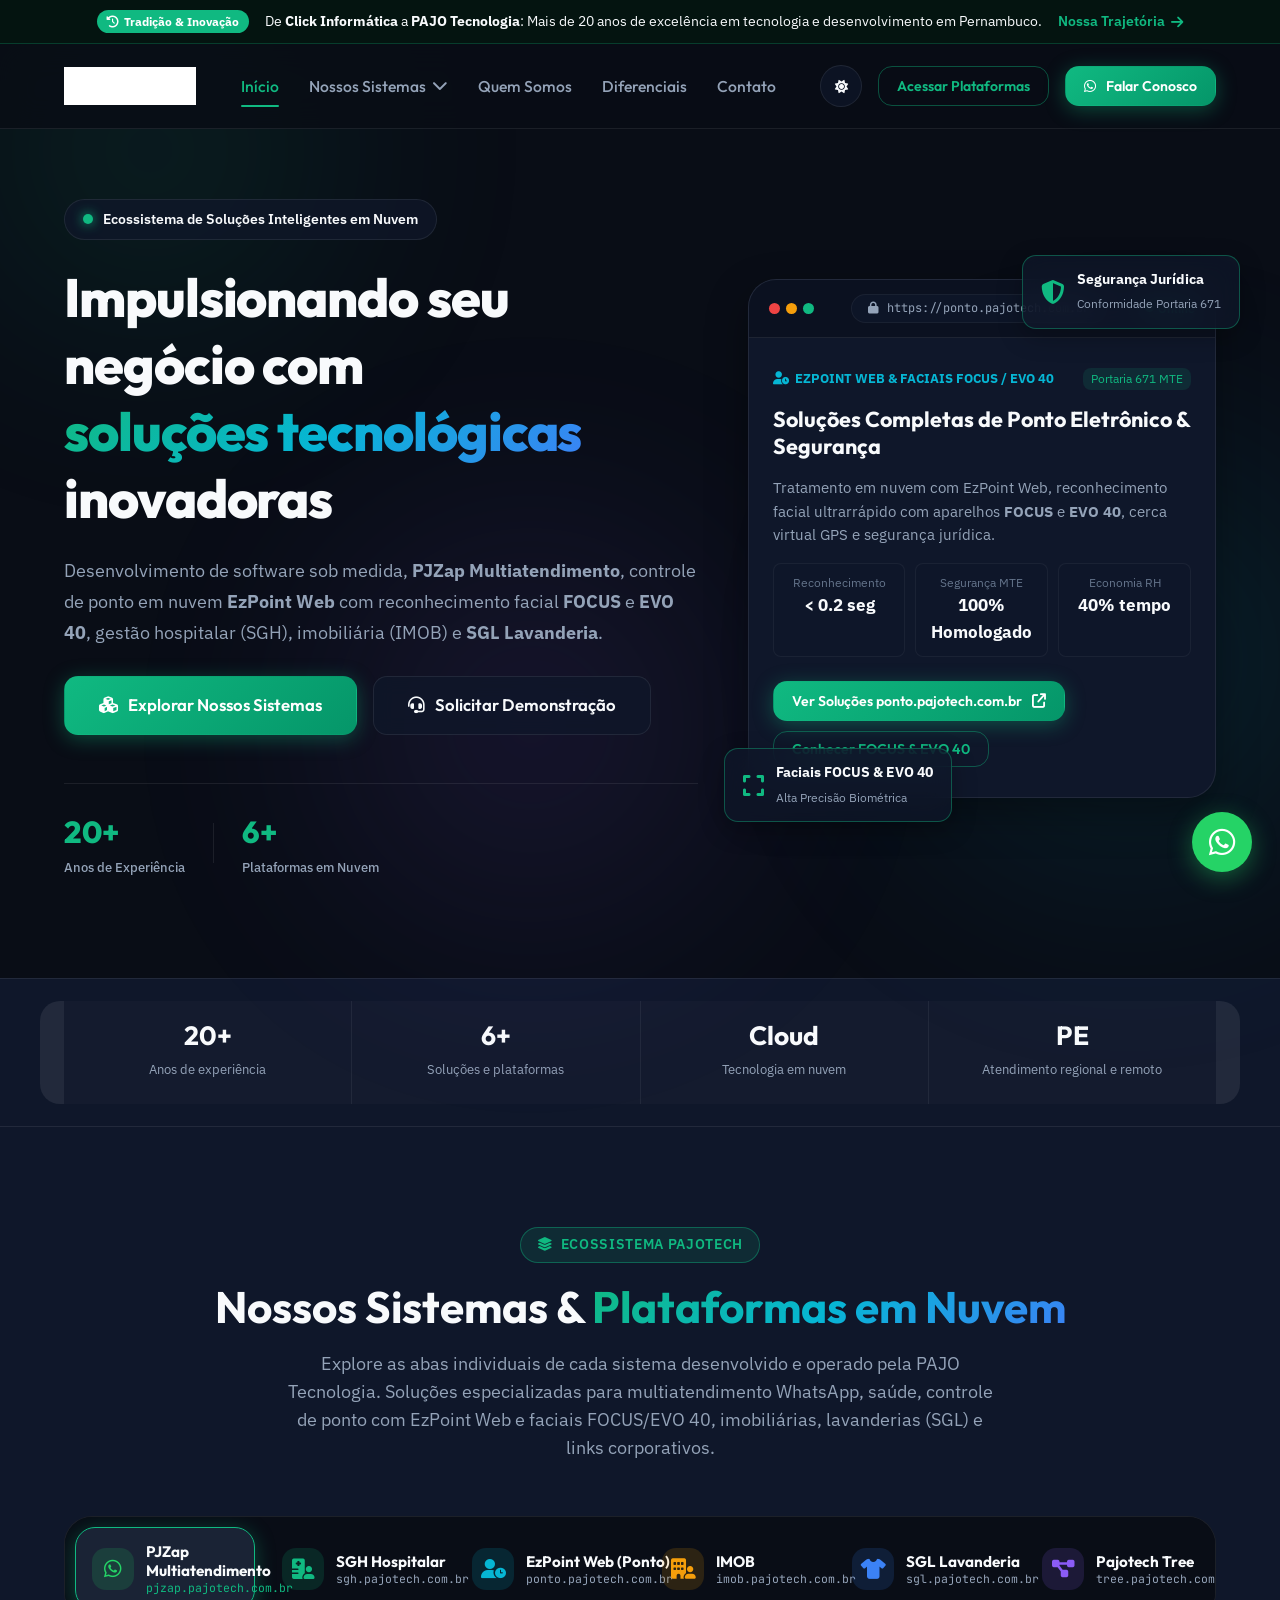
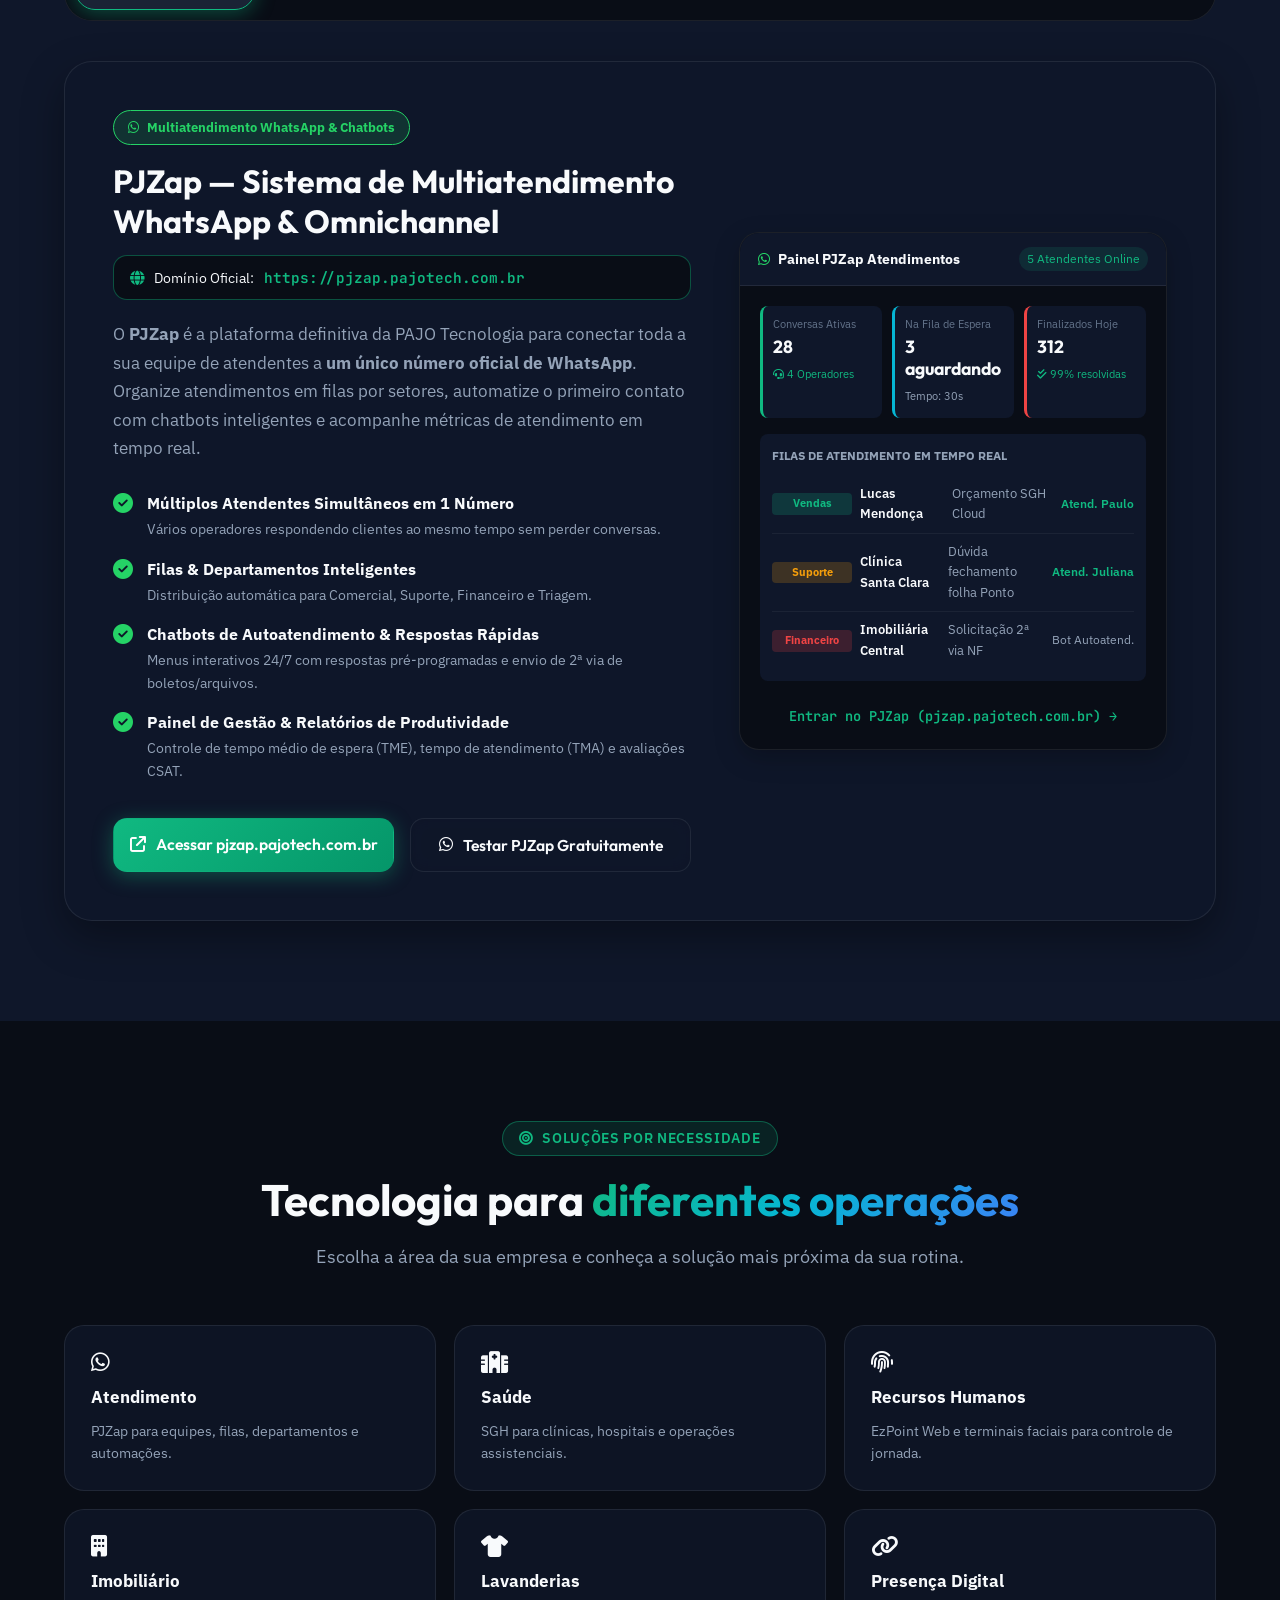
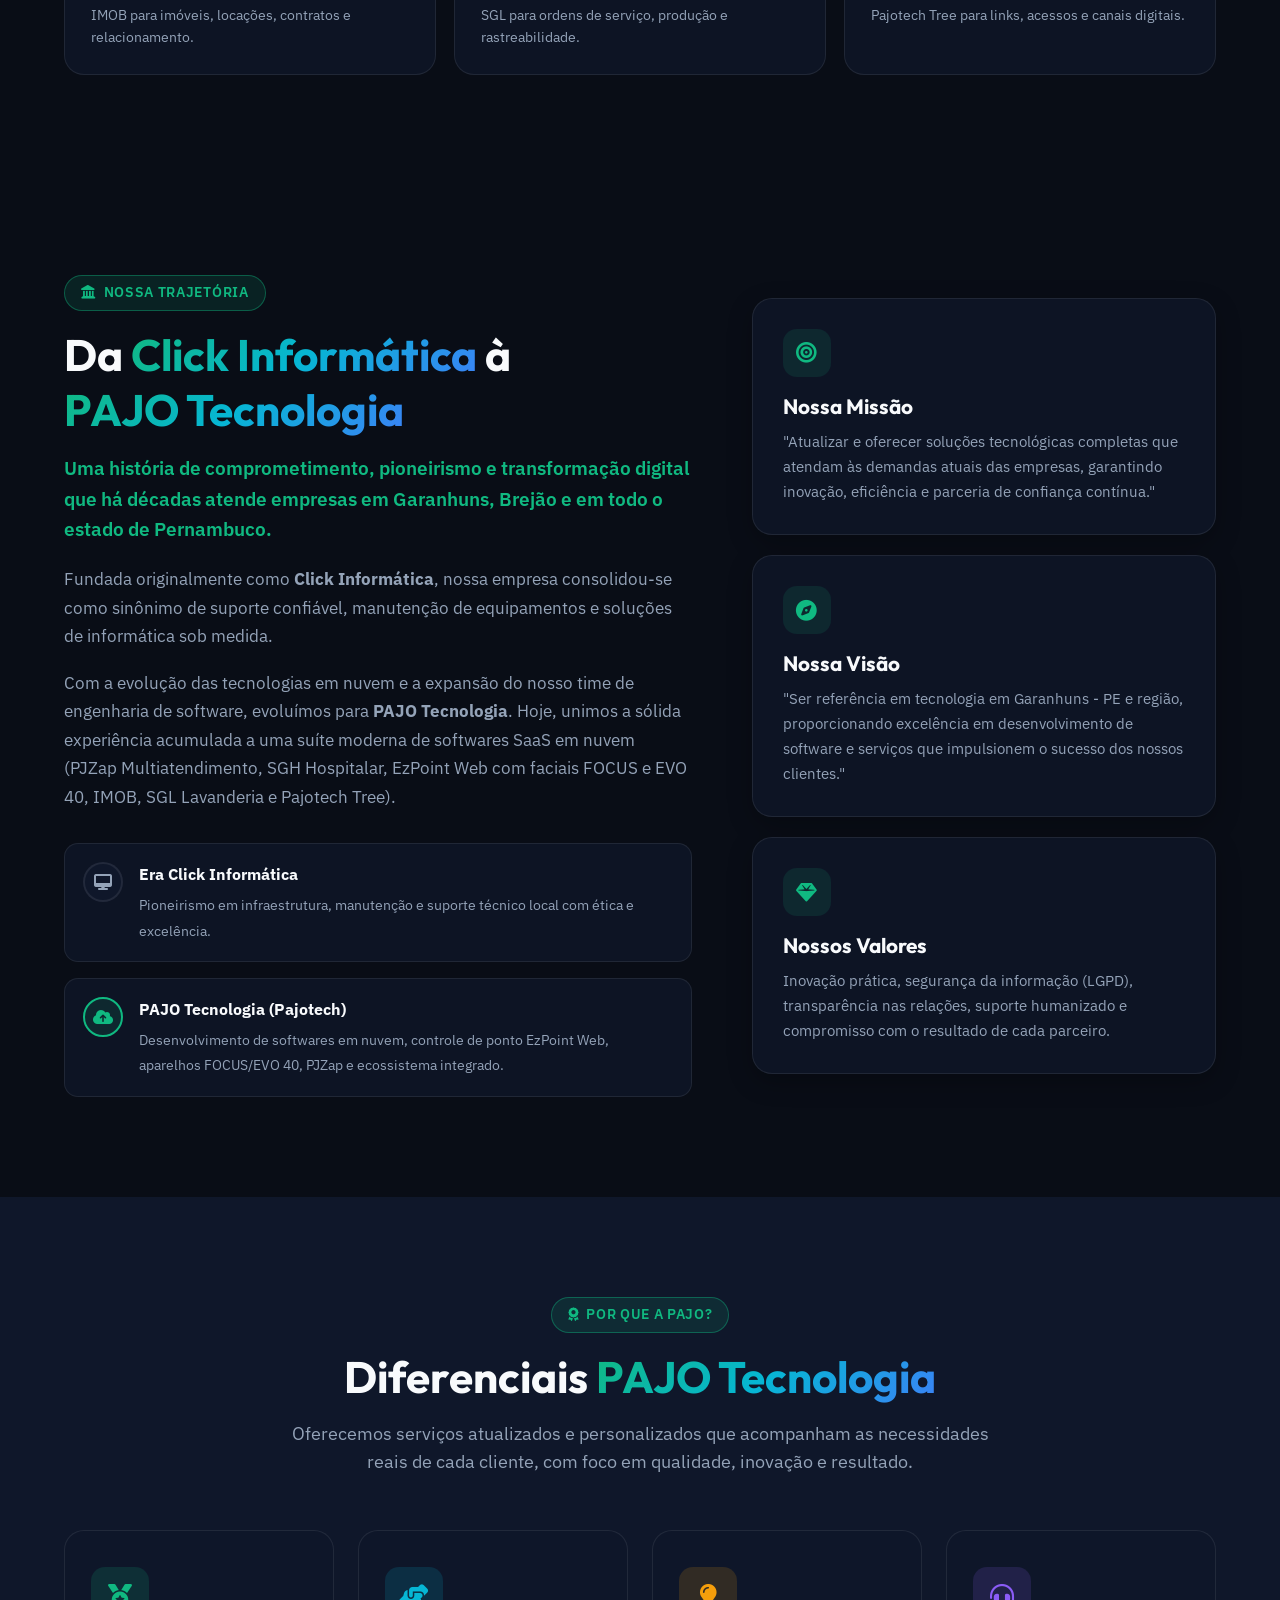
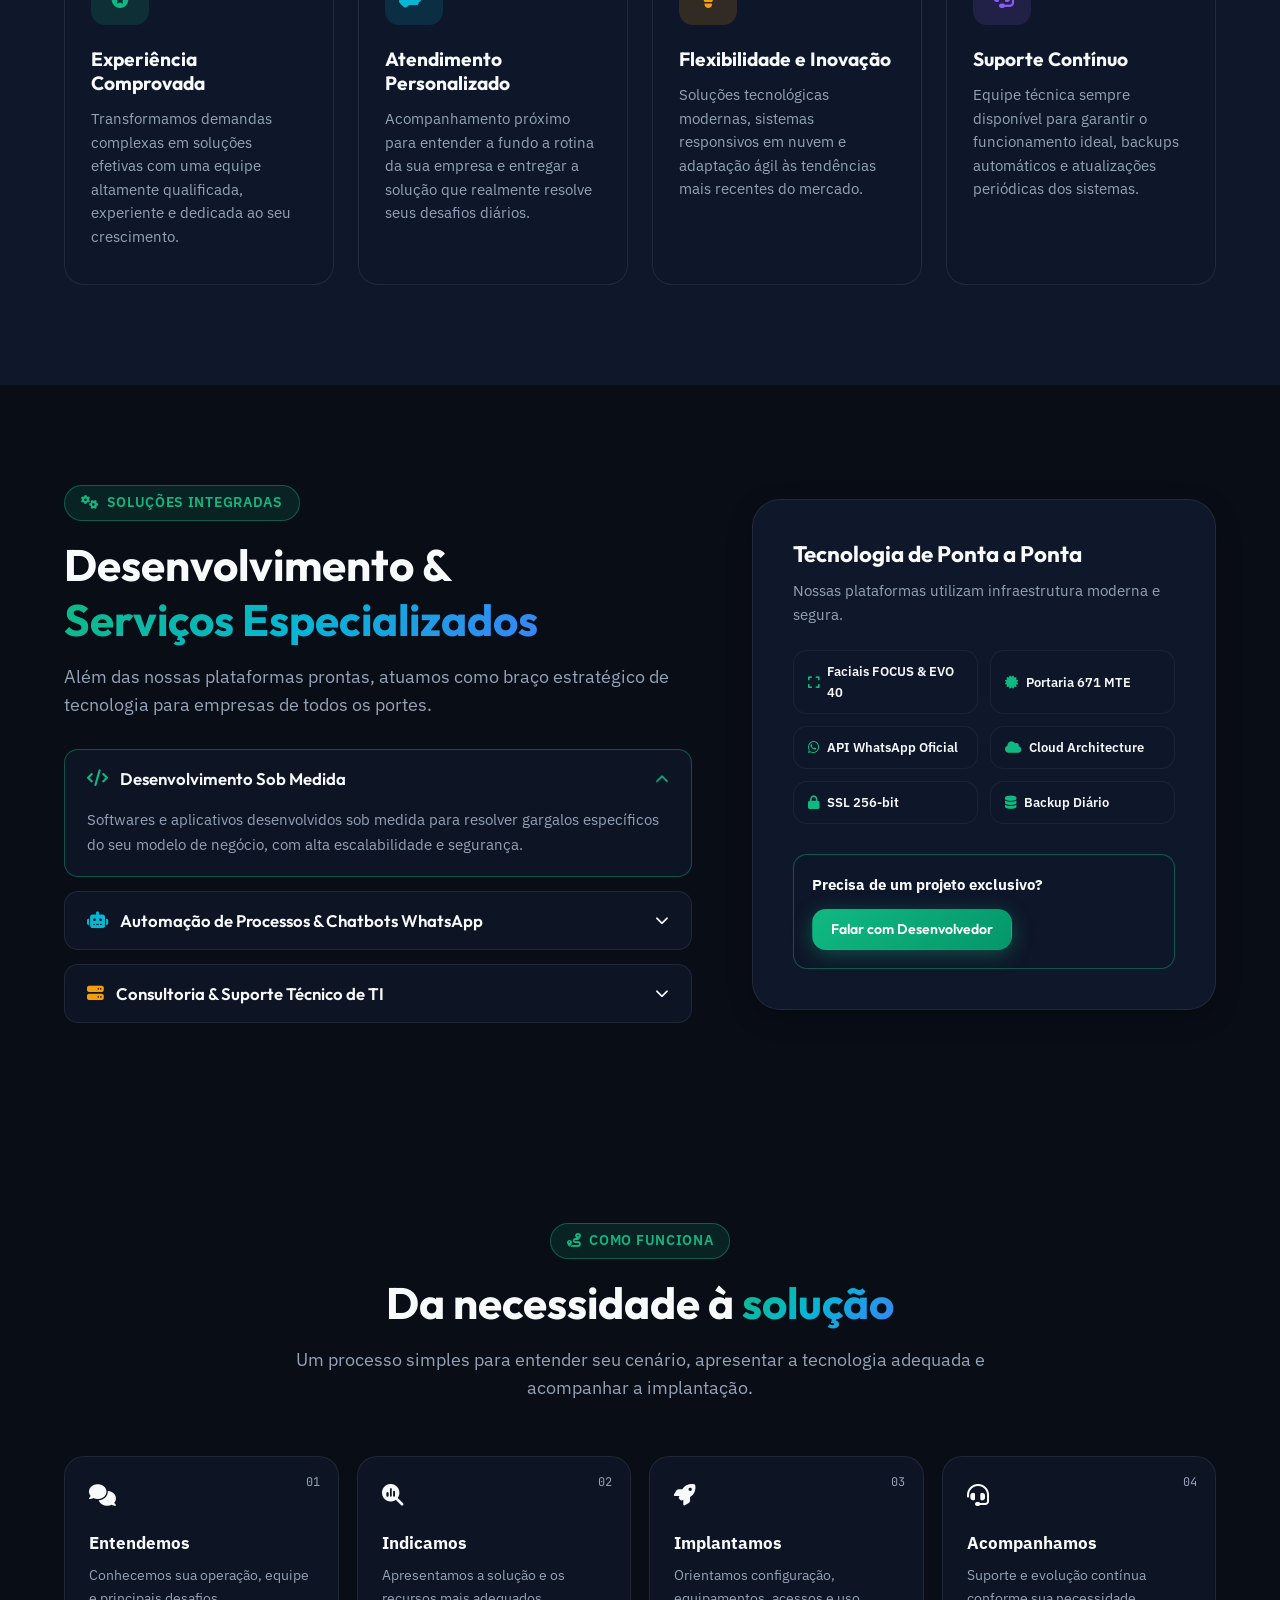
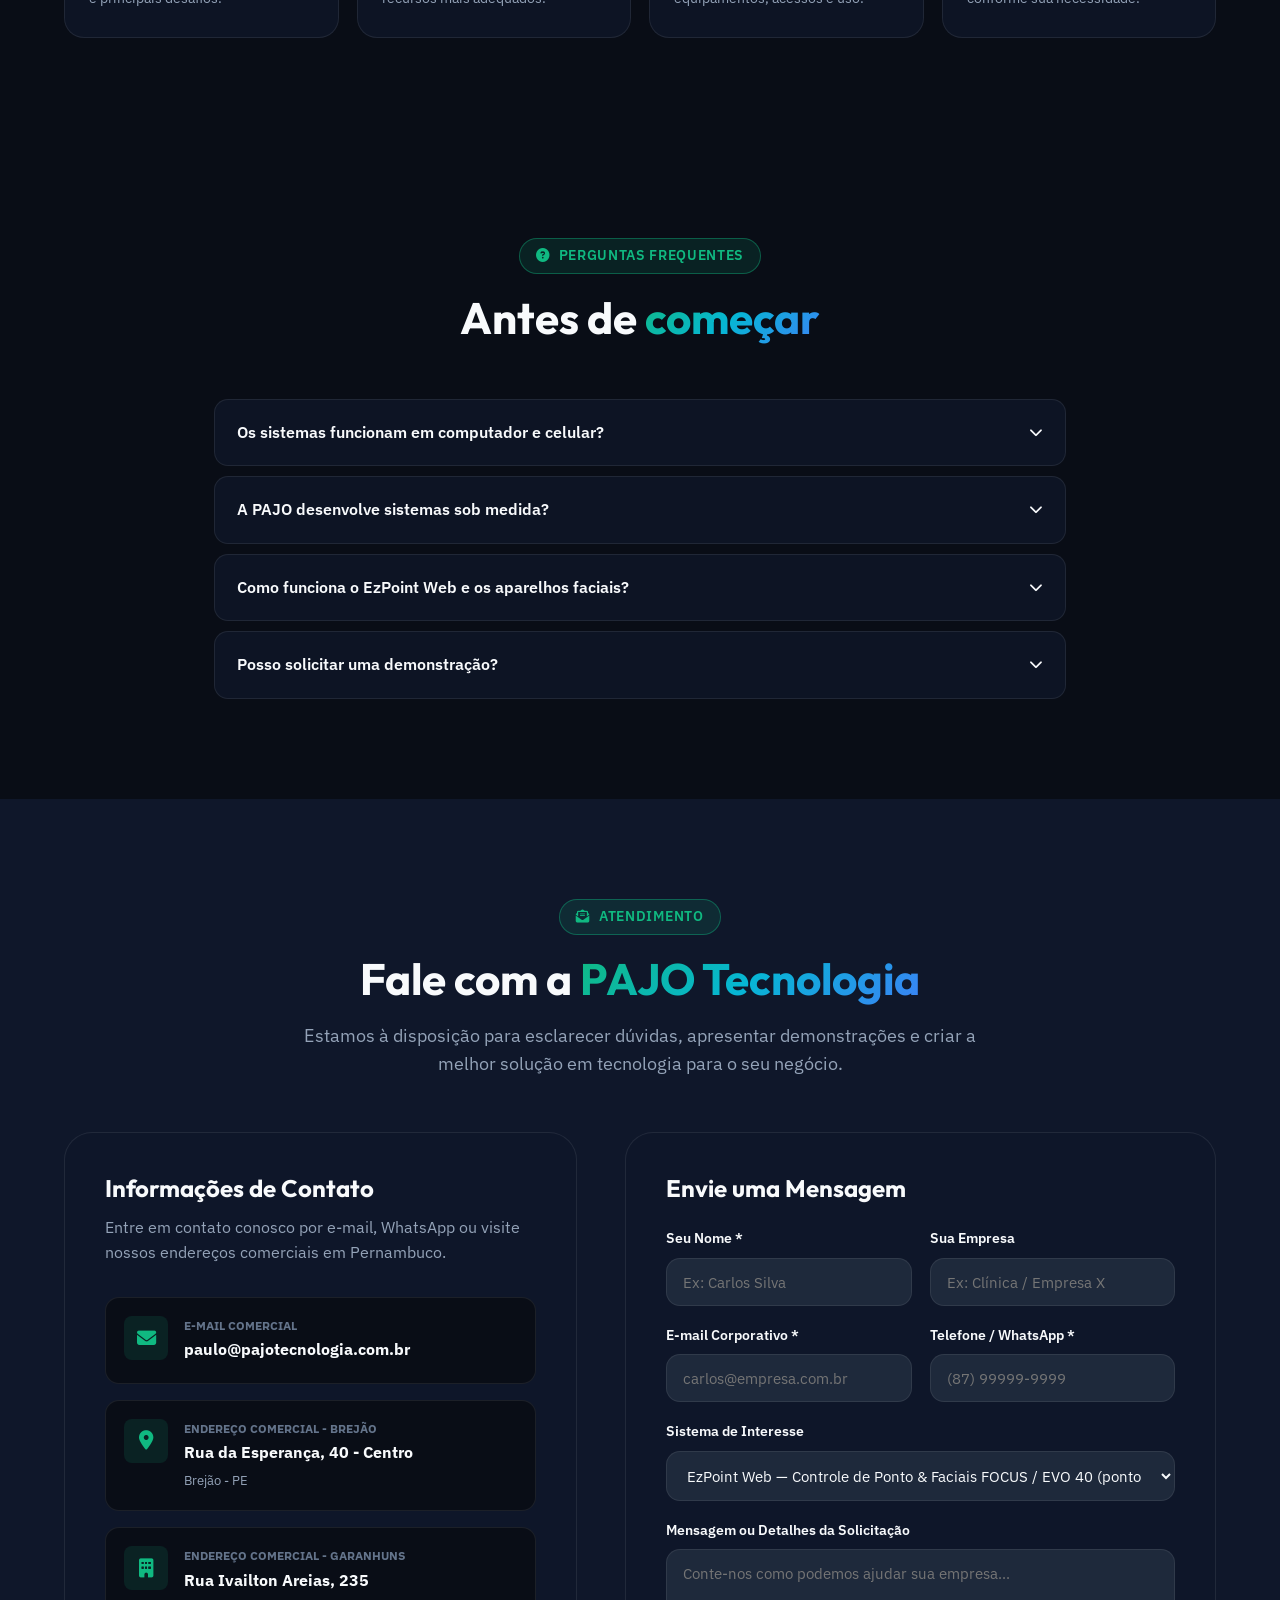
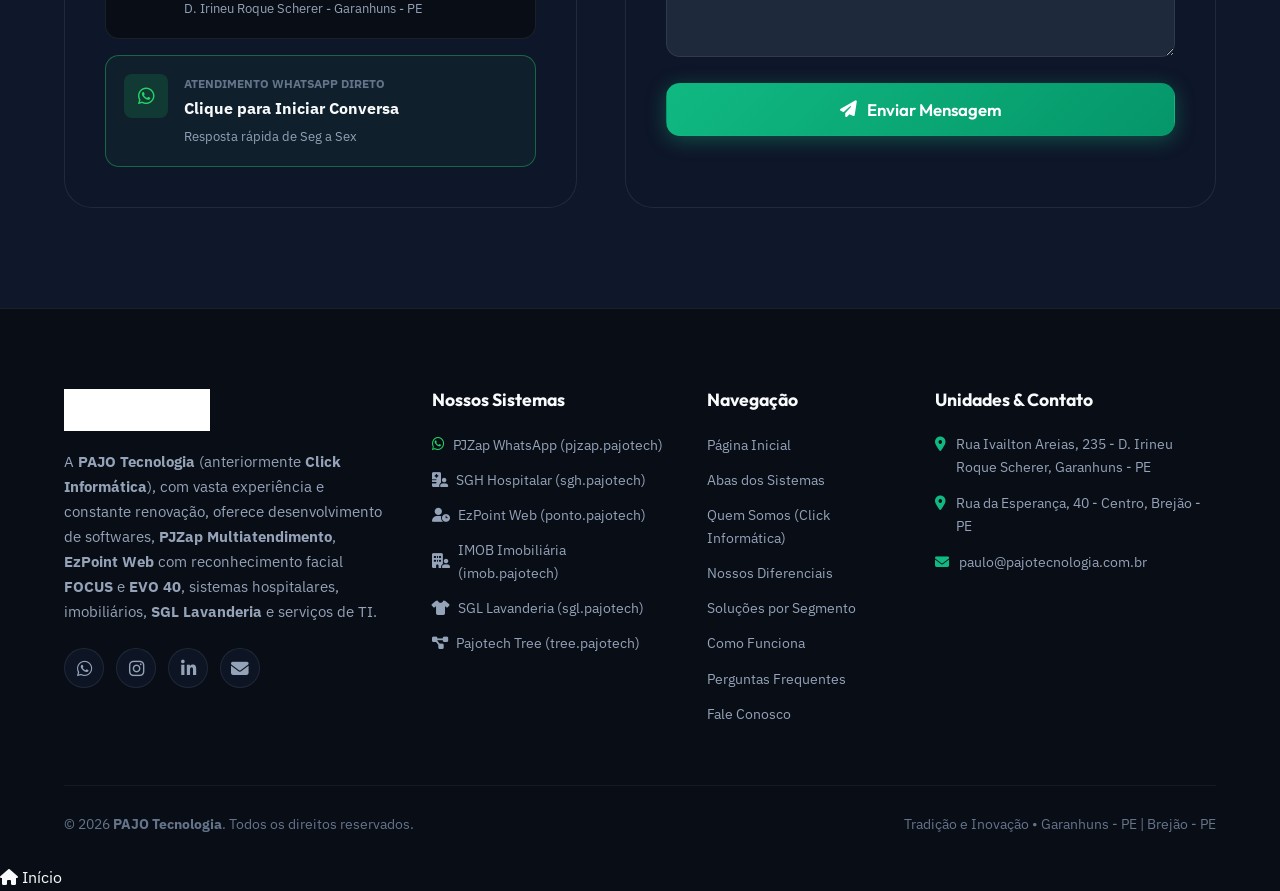
==== commit 6405c116: "Melhora CTA de retorno ao inicio" ====
--- a/index.html
+++ b/index.html
@@ -1534,6 +1534,12 @@
         </div>
     </div>
 
+    <!-- Back to Top / Início -->
+    <a href="#inicio" class="back-to-top-btn" id="backToTopBtn" aria-label="Voltar ao início" title="Voltar ao início">
+        <i class="fa-solid fa-house"></i>
+        <span>Início</span>
+    </a>
+
     <!-- Floating WhatsApp Action Button -->
     <a href="https://wa.me/5587996540551?text=Olá!%20Acessei%20o%20site%20da%20PAJO%20Tecnologia%20e%20gostaria%20de%20falar%20com%20um%20consultor." target="_blank" rel="noopener noreferrer" class="floating-whatsapp-btn" title="Falar no WhatsApp" aria-label="Falar no WhatsApp">
         <i class="fa-brands fa-whatsapp"></i>
--- a/style.css
+++ b/style.css
@@ -2651,3 +2651,230 @@
 @media (prefers-reduced-motion: reduce) {
     .segment-card, .faq-list .accordion-panel, .faq-list .arrow-icon { transition: none; }
 }
+
+
+/* --------------------------------------------------------------------------
+   ACCESSIBILITY / PLATFORM CTA CLEANUP
+   Keep one clear external CTA per platform and prevent long labels from
+   overflowing on desktop or mobile.
+   -------------------------------------------------------------------------- */
+.domain-direct-box {
+    min-width: 0;
+    flex-wrap: wrap;
+}
+
+.domain-direct-box .domain-link {
+    min-width: 0;
+    max-width: 100%;
+    overflow-wrap: anywhere;
+    word-break: break-word;
+}
+
+.pane-actions {
+    align-items: stretch;
+}
+
+.pane-actions .btn {
+    min-width: 0;
+    flex: 1 1 220px;
+    justify-content: center;
+    text-align: center;
+    overflow-wrap: anywhere;
+}
+
+@media (max-width: 600px) {
+    .pane-actions {
+        flex-direction: column;
+        gap: 10px;
+    }
+
+    .pane-actions .btn {
+        width: 100%;
+        flex: 0 0 auto;
+    }
+
+    .domain-direct-box {
+        align-items: flex-start;
+        line-height: 1.45;
+    }
+}
+
+
+/* --------------------------------------------------------------------------
+   PAJO — FINAL RESPONSIVE HARDENING
+   -------------------------------------------------------------------------- */
+html, body {
+    max-width: 100%;
+    overflow-x: hidden;
+}
+
+img, svg, video, canvas {
+    max-width: 100%;
+    height: auto;
+}
+
+button, a, input, select, textarea {
+    max-width: 100%;
+}
+
+.container {
+    width: min(100% - 32px, var(--container-width, 1200px));
+    margin-inline: auto;
+}
+
+@media (max-width: 1024px) {
+    .container {
+        width: min(100% - 40px, var(--container-width, 1200px));
+    }
+
+    .hero-content,
+    .pane-info,
+    .history-content,
+    .service-content,
+    .contact-info,
+    .contact-form {
+        min-width: 0;
+    }
+
+    .pane-title,
+    .hero-title {
+        overflow-wrap: anywhere;
+    }
+}
+
+@media (max-width: 768px) {
+    .container {
+        width: min(100% - 28px, var(--container-width, 1200px));
+    }
+
+    .header-container {
+        gap: 10px;
+    }
+
+    .header-actions {
+        gap: 8px;
+    }
+
+    .header-actions .btn {
+        white-space: nowrap;
+    }
+
+    .hero-title {
+        font-size: clamp(2rem, 9vw, 3rem);
+        line-height: 1.08;
+    }
+
+    .hero-description {
+        font-size: .98rem;
+    }
+
+    .hero-actions {
+        flex-direction: column;
+        gap: 10px;
+    }
+
+    .hero-actions .btn {
+        width: 100%;
+        justify-content: center;
+    }
+
+    .hero-stats {
+        gap: 18px;
+    }
+
+    .pane-grid {
+        padding: 20px;
+    }
+
+    .pane-desc {
+        font-size: .98rem;
+    }
+
+    .domain-direct-box {
+        width: 100%;
+    }
+
+    .domain-direct-box .domain-link {
+        flex: 1 1 100%;
+    }
+
+    .floating-whatsapp-btn {
+        width: 54px;
+        height: 54px;
+        right: 16px;
+        bottom: 16px;
+        font-size: 1.65rem;
+    }
+
+    .float-tooltip {
+        display: none;
+    }
+
+    .modal-box {
+        padding: 24px;
+    }
+}
+
+@media (max-width: 480px) {
+    .container {
+        width: min(100% - 24px, var(--container-width, 1200px));
+    }
+
+    .header-container {
+        min-height: 64px;
+    }
+
+    .header-logo img,
+    .drawer-logo-img {
+        max-width: 150px;
+    }
+
+    .hero-section {
+        padding-top: 48px;
+    }
+
+    .hero-title {
+        font-size: clamp(1.85rem, 10vw, 2.5rem);
+    }
+
+    .hero-badge {
+        max-width: 100%;
+    }
+
+    .badge-text {
+        white-space: normal;
+    }
+
+    .pane-grid {
+        padding: 16px;
+        gap: 24px;
+    }
+
+    .mock-stats-row {
+        grid-template-columns: 1fr;
+    }
+
+    .mock-row {
+        grid-template-columns: 1fr;
+    }
+
+    .form-row {
+        grid-template-columns: 1fr;
+    }
+
+    .modal-overlay {
+        padding: 12px;
+    }
+
+    .modal-box {
+        padding: 20px;
+        max-height: calc(100vh - 24px);
+        overflow-y: auto;
+    }
+
+    .footer-bottom {
+        flex-direction: column;
+        align-items: flex-start;
+        gap: 10px;
+    }
+}
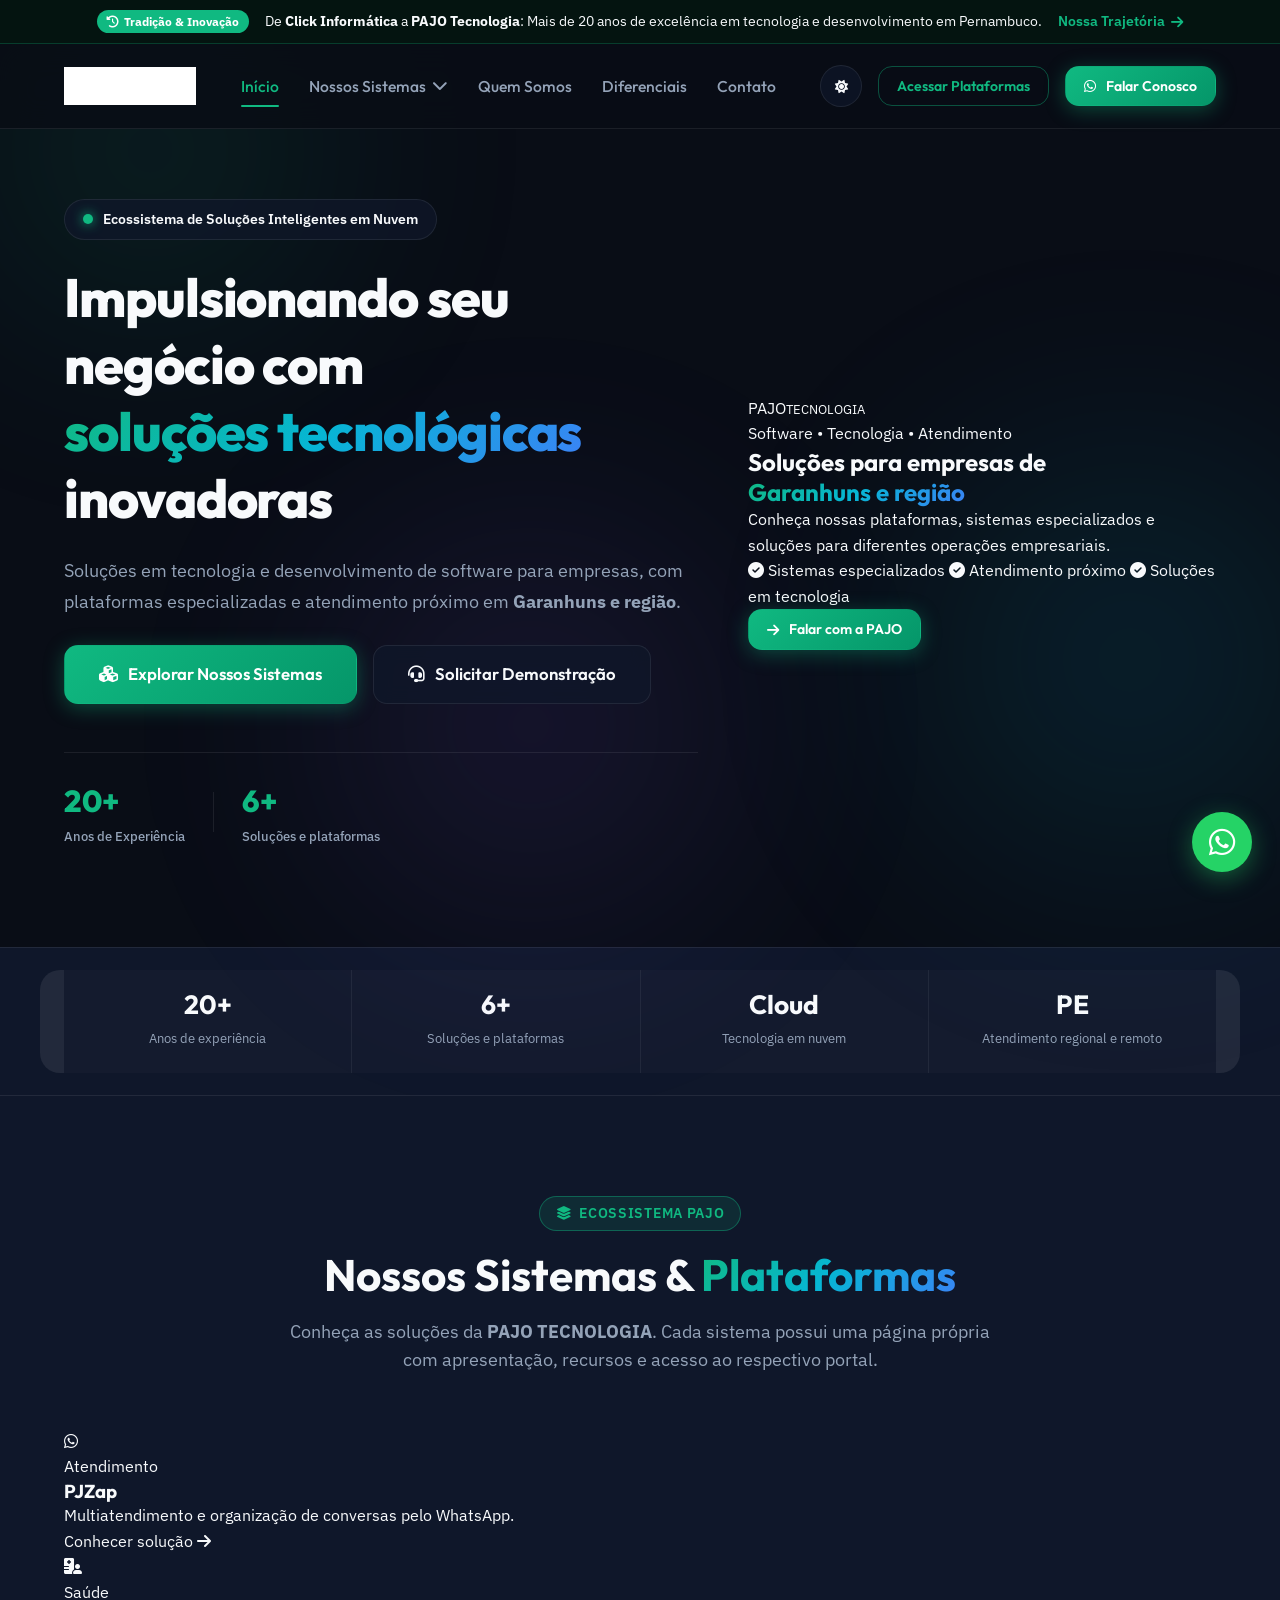
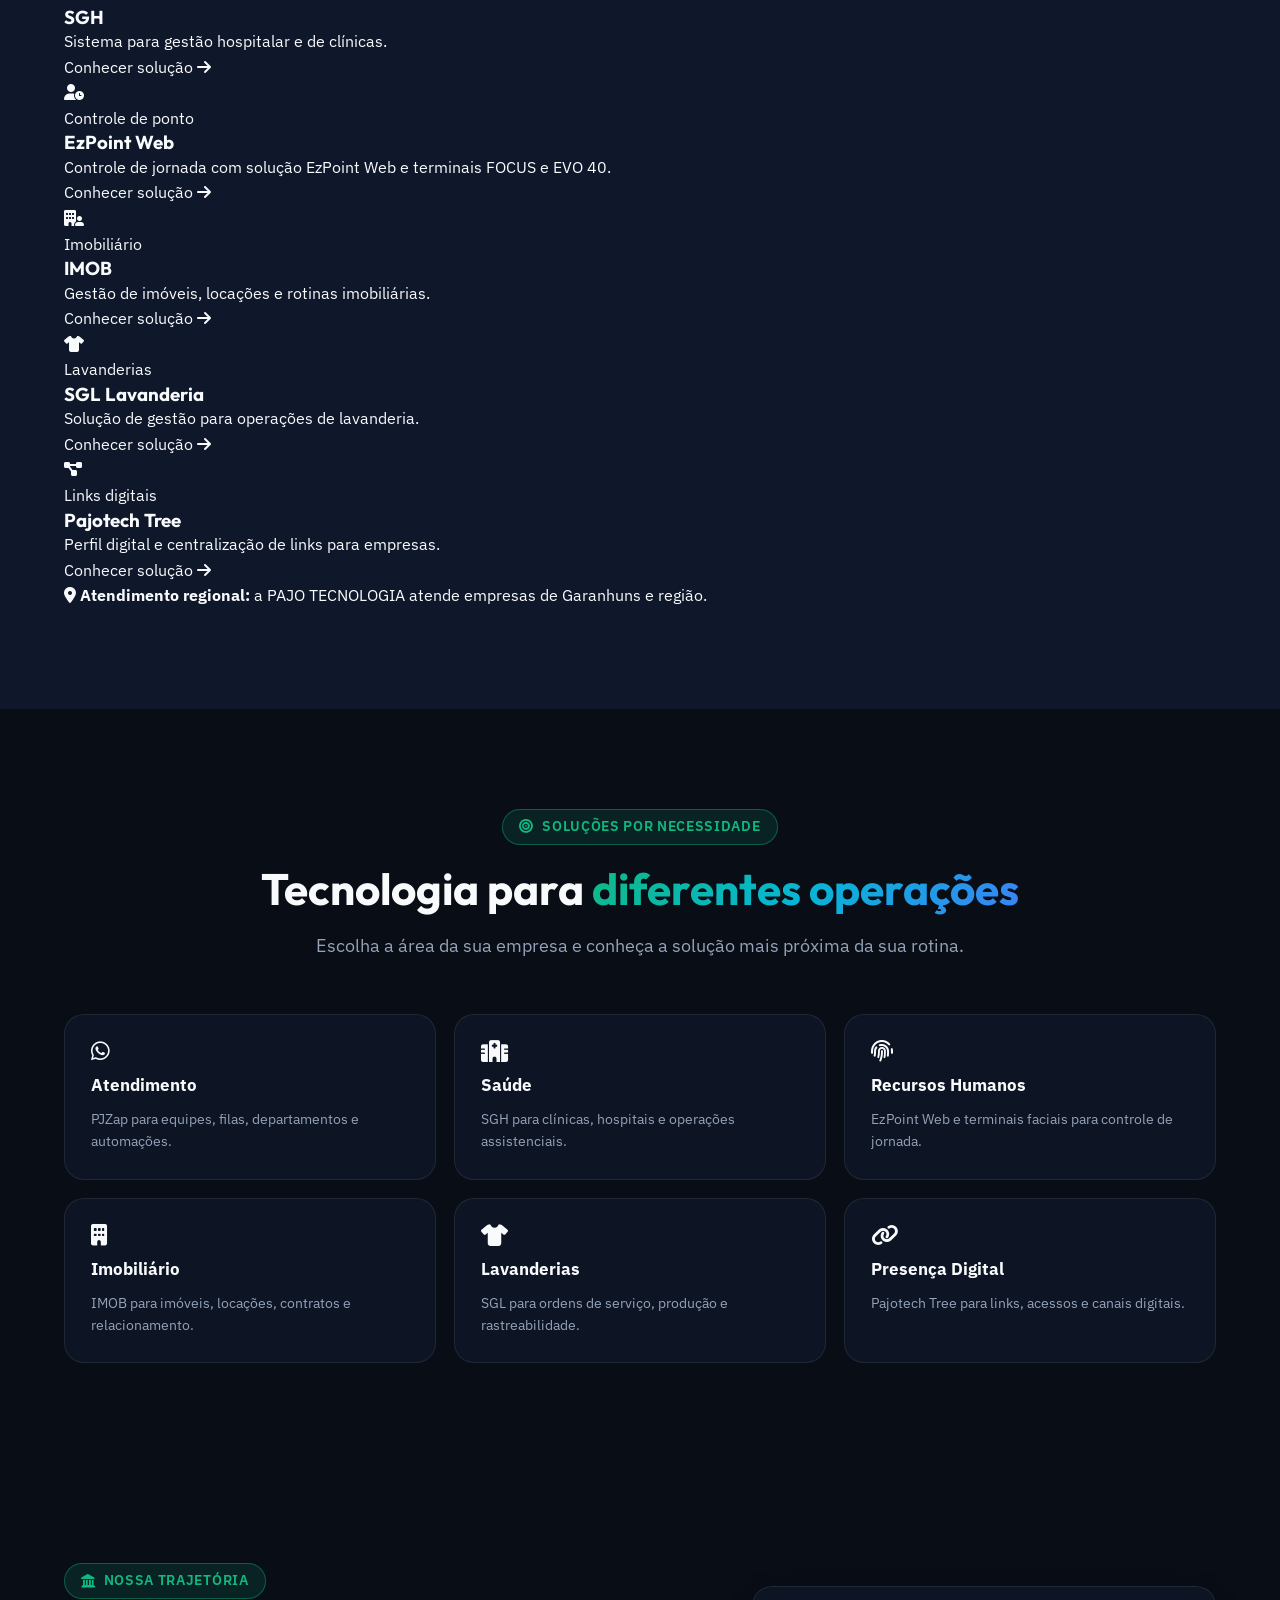
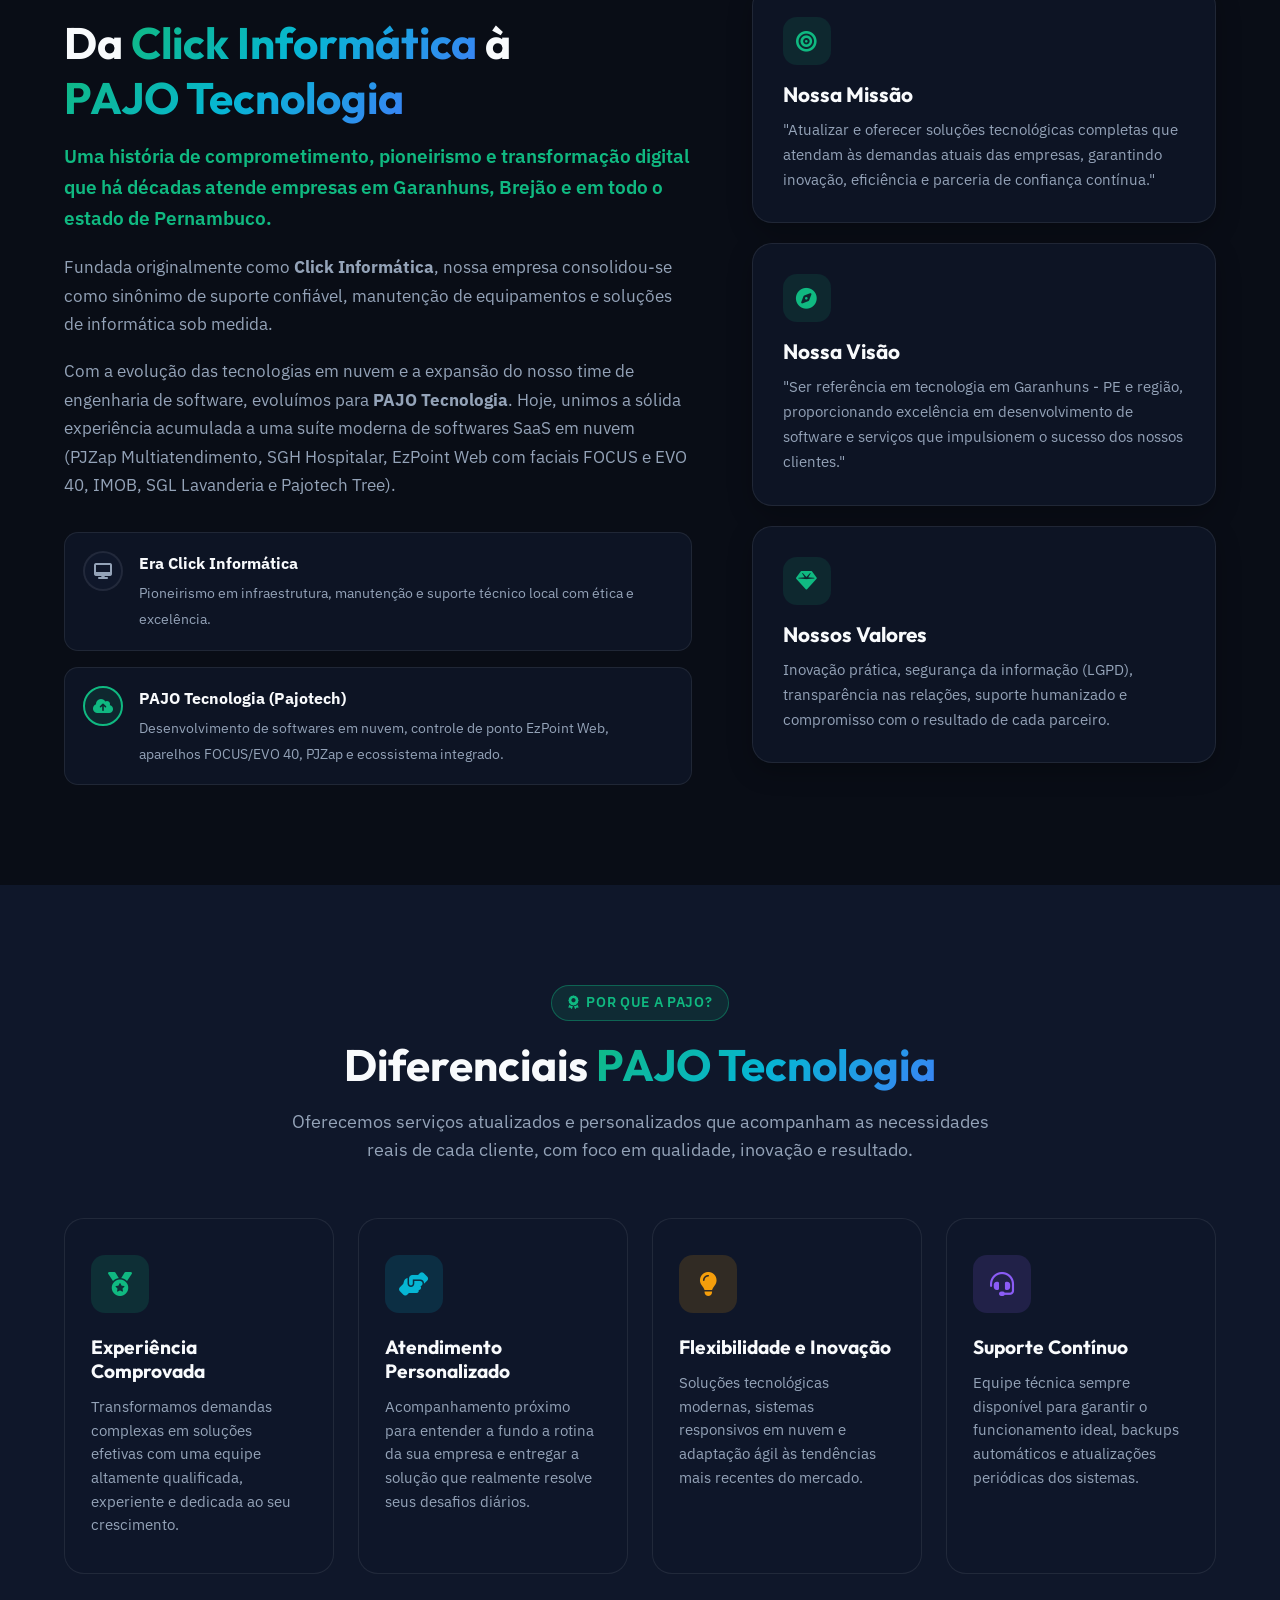
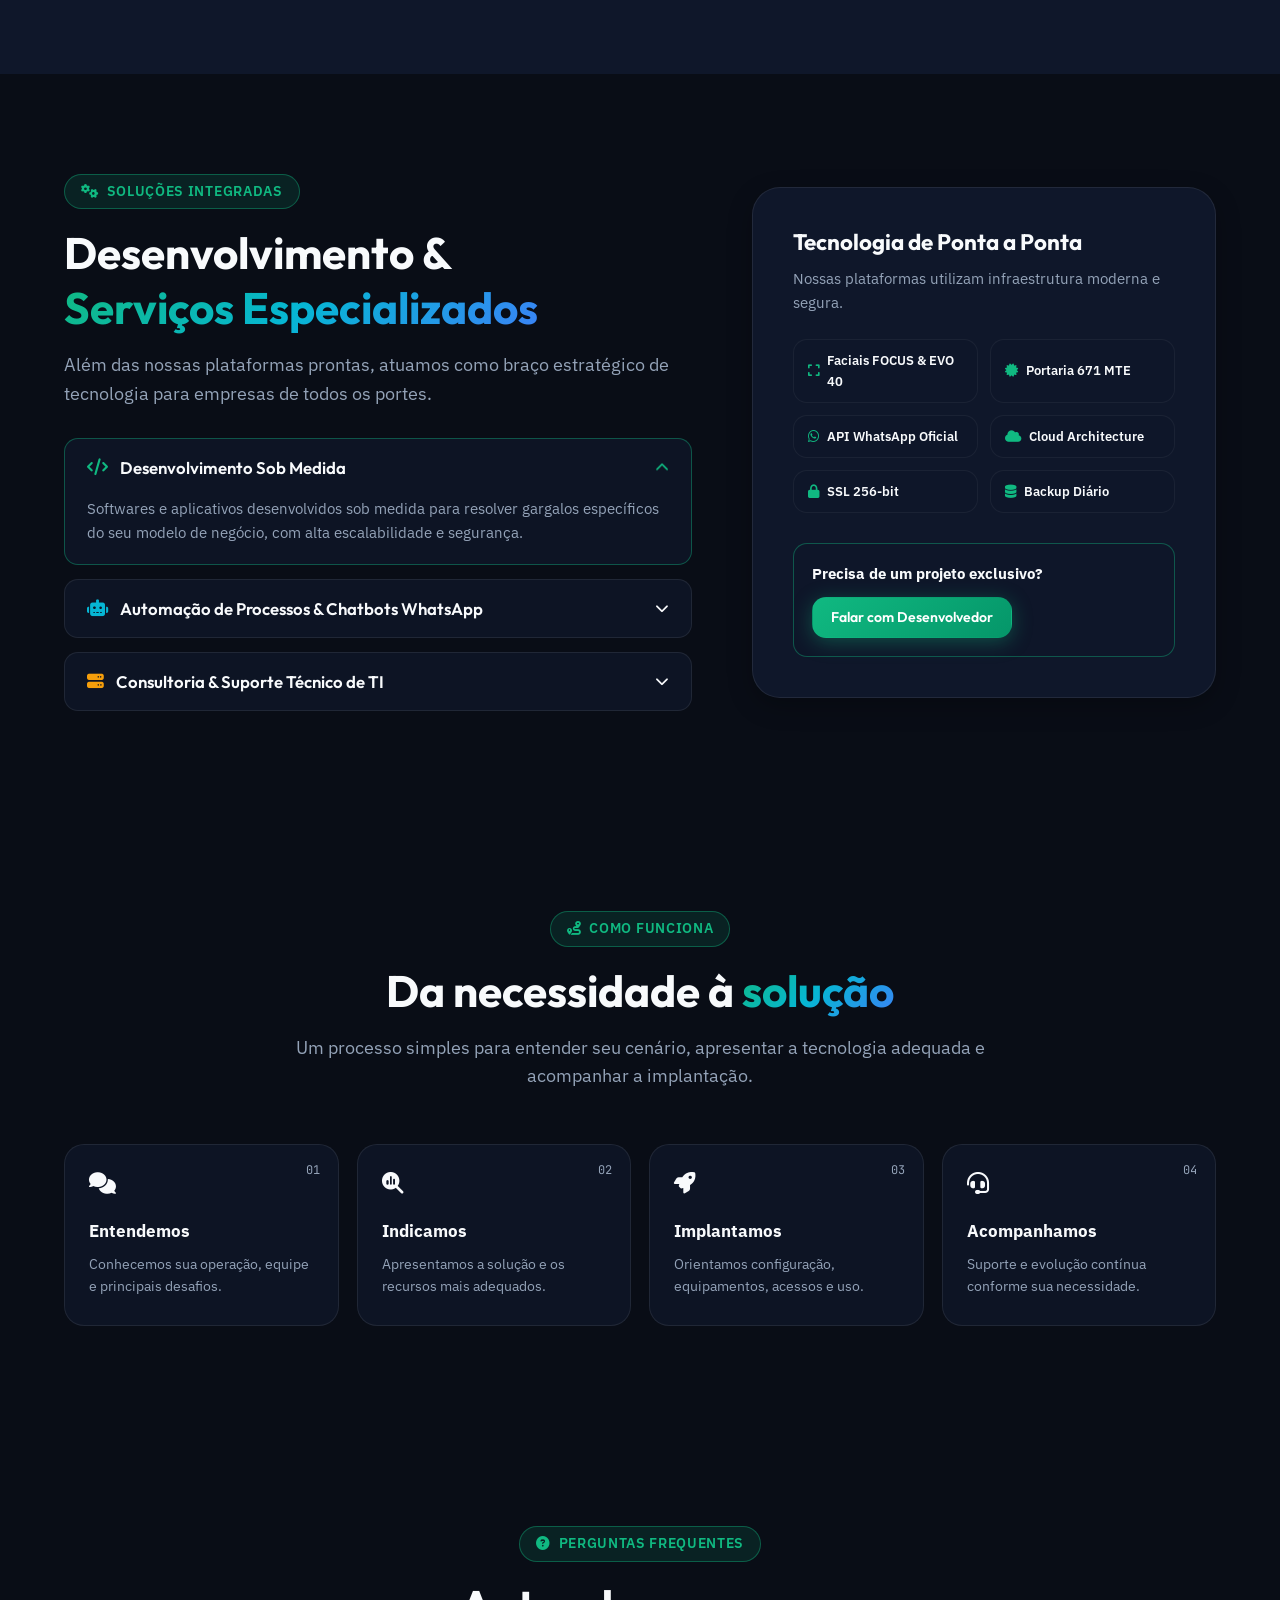
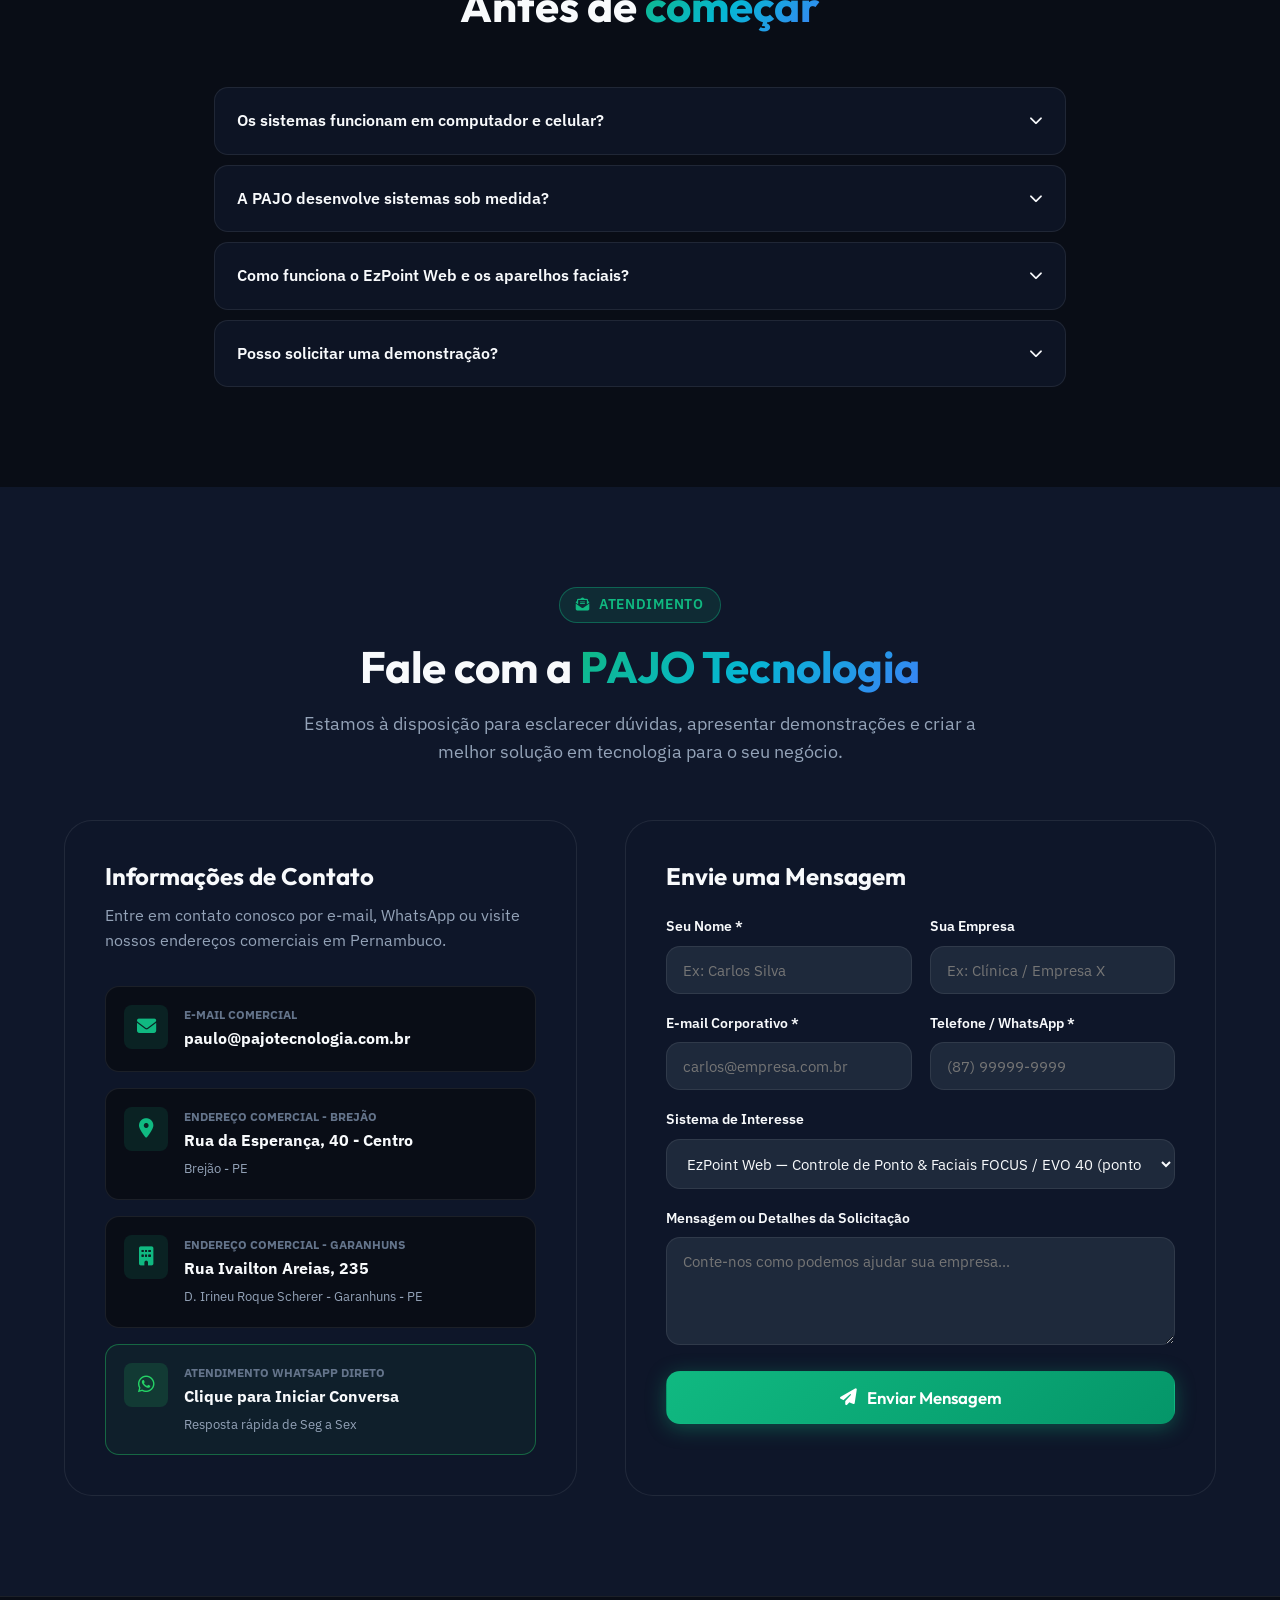
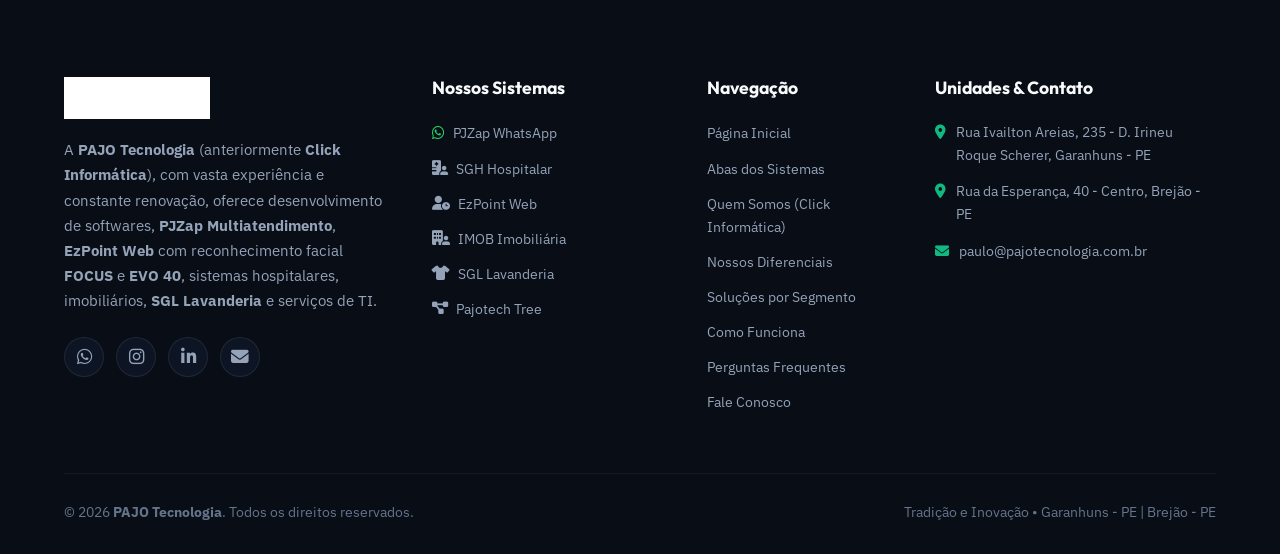
==== commit 97de1fba: "Reorganiza catálogo de sistemas e navegação para páginas individuais" ====
--- a/index.html
+++ b/index.html
@@ -5,8 +5,6 @@
     <meta name="viewport" content="width=device-width, initial-scale=1.0">
     <title>PAJO Tecnologia | Soluções Tecnológicas Inovadoras & Sistemas em Nuvem</title>
     <meta name="description" content="PAJO Tecnologia (antiga Click Informática). Softwares de alta performance: PJZap Multiatendimento WhatsApp, Gestão Hospitalar (SGH), EzPoint Web Ponto com Faciais FOCUS e EVO 40, IMOB, SGL Lavanderia e Pajotech Tree. Garanhuns e Brejão - PE.">
-    <meta name="keywords" content="Pajo Tecnologia, Click Informática, PJZap Multiatendimento, SGH Hospitalar, EzPoint Web, Ponto Eletrônico Portaria 671, Facial FOCUS, Facial EVO 40, IMOB Imobiliária, SGL Lavanderia, LinkTree Pajotech, Garanhuns PE, Brejão PE">
-    
     <!-- Open Graph / Social Media -->
     <meta property="og:type" content="website">
     <meta property="og:title" content="PAJO Tecnologia | Sistemas Inteligentes em Nuvem">
@@ -63,42 +61,42 @@
                                 <small>Clique para acessar ou ver detalhes</small>
                             </div>
                             <div class="dropdown-grid">
-                                <a href="#sistemas" class="dropdown-card" onclick="selectSystemTab('pjzap')">
+                                <a href="sistemas/pjzap.html" class="dropdown-card">
                                     <div class="drop-icon pjzap"><i class="fa-brands fa-whatsapp"></i></div>
                                     <div class="drop-info">
                                         <strong>PJZap Multiatendimento</strong>
                                         <span>Plataforma em nuvem</span>
                                     </div>
                                 </a>
-                                <a href="#sistemas" class="dropdown-card" onclick="selectSystemTab('sgh')">
+                                <a href="sistemas/sgh.html" class="dropdown-card">
                                     <div class="drop-icon sgh"><i class="fa-solid fa-hospital-user"></i></div>
                                     <div class="drop-info">
                                         <strong>SGH Hospitalar</strong>
                                         <span>Plataforma em nuvem</span>
                                     </div>
                                 </a>
-                                <a href="#sistemas" class="dropdown-card" onclick="selectSystemTab('ponto')">
+                                <a href="sistemas/ezpoint.html" class="dropdown-card">
                                     <div class="drop-icon ponto"><i class="fa-solid fa-user-clock"></i></div>
                                     <div class="drop-info">
                                         <strong>EzPoint Web & Faciais</strong>
                                         <span>Portal informativo · EzPoint Web</span>
                                     </div>
                                 </a>
-                                <a href="#sistemas" class="dropdown-card" onclick="selectSystemTab('imob')">
+                                <a href="sistemas/imob.html" class="dropdown-card">
                                     <div class="drop-icon imob"><i class="fa-solid fa-building-user"></i></div>
                                     <div class="drop-info">
                                         <strong>IMOB Imobiliário</strong>
                                         <span>Plataforma em nuvem</span>
                                     </div>
                                 </a>
-                                <a href="#sistemas" class="dropdown-card" onclick="selectSystemTab('lavanderia')">
+                                <a href="sistemas/sgl.html" class="dropdown-card">
                                     <div class="drop-icon lavanderia"><i class="fa-solid fa-shirt"></i></div>
                                     <div class="drop-info">
                                         <strong>SGL Lavanderia</strong>
                                         <span>Plataforma em nuvem</span>
                                     </div>
                                 </a>
-                                <a href="#sistemas" class="dropdown-card" onclick="selectSystemTab('tree')">
+                                <a href="sistemas/pajotech-tree.html" class="dropdown-card">
                                     <div class="drop-icon tree"><i class="fa-solid fa-diagram-project"></i></div>
                                     <div class="drop-info">
                                         <strong>Pajotech Tree</strong>
@@ -146,12 +144,12 @@
             <ul class="mobile-menu-list">
                 <li><a href="#inicio" class="mobile-link" onclick="closeDrawer()">Início</a></li>
                 <li class="mobile-category">NOSSOS SISTEMAS</li>
-                <li><a href="#sistemas" class="mobile-link" onclick="selectSystemTab('pjzap'); closeDrawer()"><i class="fa-brands fa-whatsapp text-whatsapp"></i> PJZap Multiatendimento (pjzap.pajotech)</a></li>
-                <li><a href="#sistemas" class="mobile-link" onclick="selectSystemTab('sgh'); closeDrawer()"><i class="fa-solid fa-hospital-user text-emerald"></i> SGH Hospitalar (sgh.pajotech)</a></li>
-                <li><a href="#sistemas" class="mobile-link" onclick="selectSystemTab('ponto'); closeDrawer()"><i class="fa-solid fa-user-clock text-cyan"></i> EzPoint Web & Faciais FOCUS / EVO 40 (ponto.pajotech)</a></li>
-                <li><a href="#sistemas" class="mobile-link" onclick="selectSystemTab('imob'); closeDrawer()"><i class="fa-solid fa-building-user text-amber"></i> IMOB Imobiliária (imob.pajotech)</a></li>
-                <li><a href="#sistemas" class="mobile-link" onclick="selectSystemTab('lavanderia'); closeDrawer()"><i class="fa-solid fa-shirt text-blue"></i> SGL Lavanderia (sgl.pajotech)</a></li>
-                <li><a href="#sistemas" class="mobile-link" onclick="selectSystemTab('tree'); closeDrawer()"><i class="fa-solid fa-diagram-project text-purple"></i> Pajotech Tree (tree.pajotech)</a></li>
+                <li><a href="sistemas/pjzap.html" class="mobile-link"><i class="fa-brands fa-whatsapp text-whatsapp"></i> PJZap Multiatendimento</a></li>
+                <li><a href="sistemas/sgh.html" class="mobile-link"><i class="fa-solid fa-hospital-user text-emerald"></i> SGH Hospitalar</a></li>
+                <li><a href="sistemas/ezpoint.html" class="mobile-link"><i class="fa-solid fa-user-clock text-cyan"></i> EzPoint Web & Faciais FOCUS / EVO 40</a></li>
+                <li><a href="sistemas/imob.html" class="mobile-link"><i class="fa-solid fa-building-user text-amber"></i> IMOB Imobiliária</a></li>
+                <li><a href="sistemas/sgl.html" class="mobile-link"><i class="fa-solid fa-shirt text-blue"></i> SGL Lavanderia</a></li>
+                <li><a href="sistemas/pajotech-tree.html" class="mobile-link"><i class="fa-solid fa-diagram-project text-purple"></i> Pajotech Tree</a></li>
                 <li class="mobile-category">INSTITUCIONAL</li>
                 <li><a href="#historia" class="mobile-link" onclick="closeDrawer()">Quem Somos (Click Informática)</a></li>
                 <li><a href="#diferenciais" class="mobile-link" onclick="closeDrawer()">Nossos Diferenciais</a></li>
@@ -181,9 +179,7 @@
                     <h1 class="hero-title">
                         Impulsionando seu negócio com <span class="gradient-text">soluções tecnológicas</span> inovadoras
                     </h1>
-                    <p class="hero-description">
-                        Desenvolvimento de software sob medida, <strong>PJZap Multiatendimento</strong>, controle de ponto em nuvem <strong>EzPoint Web</strong> com reconhecimento facial <strong>FOCUS</strong> e <strong>EVO 40</strong>, gestão hospitalar (SGH), imobiliária (IMOB) e <strong>SGL Lavanderia</strong>.
-                    </p>
+                    <p class="hero-description">Soluções em tecnologia e desenvolvimento de software para empresas, com plataformas especializadas e atendimento próximo em <strong>Garanhuns e região</strong>.</p>
 
                     <div class="hero-actions">
                         <a href="#sistemas" class="btn btn-primary btn-lg">
@@ -203,80 +199,26 @@
                         <div class="stat-divider"></div>
                         <div class="stat-card">
                             <span class="stat-number" data-count="6">6+</span>
-                            <span class="stat-label">Plataformas em Nuvem</span>
-                        </div>
-                    </div>
-                </div>
-
-                <!-- Hero Interactive Visual / System Showcase Deck -->
+                            <span class="stat-label">Soluções e plataformas</span>
+                        </div>
+                    </div>
+                </div>
+
+                <!-- Hero Institutional Panel -->
                 <div class="hero-visual">
-                    <div class="tech-card-showcase">
-                        <div class="showcase-window">
-                            <div class="window-header">
-                                <div class="window-dots">
-                                    <span class="dot red"></span>
-                                    <span class="dot yellow"></span>
-                                    <span class="dot green"></span>
-                                </div>
-                                <div class="window-address-bar">
-                                    <i class="fa-solid fa-lock"></i>
-                                    <span id="heroWindowUrl">https://ponto.pajotech.com.br</span>
-                                </div>
-                                <div class="window-status">
-                                    <span class="badge-online"><i class="fa-solid fa-circle"></i> Online</span>
-                                </div>
-                            </div>
-                            
-                            <div class="window-content" id="heroDisplayContent">
-                                <!-- Interactive dynamic view loaded by JS -->
-                                <div class="showcase-preview-card ponto-active">
-                                    <div class="preview-badge-row">
-                                        <span class="preview-badge text-cyan"><i class="fa-solid fa-user-clock"></i> EZPOINT WEB & FACIAIS FOCUS / EVO 40</span>
-                                        <span class="preview-tag">Portaria 671 MTE</span>
-                                    </div>
-                                    <h3>Soluções Completas de Ponto Eletrônico & Segurança</h3>
-                                    <p>Tratamento em nuvem com EzPoint Web, reconhecimento facial ultrarrápido com aparelhos <strong>FOCUS</strong> e <strong>EVO 40</strong>, cerca virtual GPS e segurança jurídica.</p>
-                                    <div class="preview-mini-kpis">
-                                        <div class="kpi-box">
-                                            <small>Reconhecimento</small>
-                                            <strong>&lt; 0.2 seg</strong>
-                                        </div>
-                                        <div class="kpi-box">
-                                            <small>Segurança MTE</small>
-                                            <strong>100% Homologado</strong>
-                                        </div>
-                                        <div class="kpi-box">
-                                            <small>Economia RH</small>
-                                            <strong>40% tempo</strong>
-                                        </div>
-                                    </div>
-                                    <div class="preview-cta-row">
-                                        <a href="https://ponto.pajotech.com.br" target="_blank" class="btn btn-sm btn-primary">Ver Soluções ponto.pajotech.com.br <i class="fa-solid fa-arrow-up-right-from-square"></i></a>
-                                        <button class="btn btn-sm btn-outline-glow" onclick="selectSystemTab('ponto')">Conhecer FOCUS & EVO 40</button>
-                                    </div>
-                                </div>
-                            </div>
-                        </div>
-
-                        <!-- Floating Micro Cards -->
-                        <div class="floating-badge badge-top-right">
-                            <i class="fa-solid fa-shield-halved"></i>
-                            <div>
-                                <strong>Segurança Jurídica</strong>
-                                <span>Conformidade Portaria 671</span>
-                            </div>
-                        </div>
-
-                        <div class="floating-badge badge-bottom-left">
-                            <i class="fa-solid fa-expand"></i>
-                            <div>
-                                <strong>Faciais FOCUS & EVO 40</strong>
-                                <span>Alta Precisão Biométrica</span>
-                            </div>
-                        </div>
-                    </div>
-                </div>
-            </div>
+                    <div class="hero-company-panel">
+                        <div class="hero-company-mark"><span>PAJO</span><small>TECNOLOGIA</small></div>
+                        <span class="hero-company-kicker">Software • Tecnologia • Atendimento</span>
+                        <h2>Soluções para empresas de <span class="gradient-text">Garanhuns e região</span></h2>
+                        <p>Conheça nossas plataformas, sistemas especializados e soluções para diferentes operações empresariais.</p>
+                        <div class="hero-company-points">
+                            <span><i class="fa-solid fa-circle-check"></i> Sistemas especializados</span>
+                            <span><i class="fa-solid fa-circle-check"></i> Atendimento próximo</span>
+                            <span><i class="fa-solid fa-circle-check"></i> Soluções em tecnologia</span>
+                        </div>
+                        <a href="#contato" class="btn btn-primary btn-sm"><i class="fa-solid fa-arrow-right"></i> Falar com a PAJO</a>
+                    </div>
+                </div>
         </section>
 
 
@@ -302,766 +244,56 @@
             </div>
         </section>
 
-        <!-- SYSTEMS & ABAS INDIVIDUAIS SECTION (CENTRAL REQUIREMENT) -->
+        <!-- SYSTEMS SECTION -->
         <section class="systems-section" id="sistemas">
             <div class="container">
                 <div class="section-header text-center">
-                    <span class="section-pill"><i class="fa-solid fa-layer-group"></i> Ecossistema Pajotech</span>
-                    <h2 class="section-title">Nossos Sistemas & <span class="gradient-text">Plataformas em Nuvem</span></h2>
+                    <span class="section-pill"><i class="fa-solid fa-layer-group"></i> Ecossistema PAJO</span>
+                    <h2 class="section-title">Nossos Sistemas & <span class="gradient-text">Plataformas</span></h2>
                     <p class="section-subtitle">
-                        Explore as abas individuais de cada sistema desenvolvido e operado pela PAJO Tecnologia. Soluções especializadas para multiatendimento WhatsApp, saúde, controle de ponto com EzPoint Web e faciais FOCUS/EVO 40, imobiliárias, lavanderias (SGL) e links corporativos.
+                        Conheça as soluções da <strong>PAJO TECNOLOGIA</strong>. Cada sistema possui uma página própria com apresentação, recursos e acesso ao respectivo portal.
                     </p>
                 </div>
-
-                <!-- NAVIGATION TABS (6 INDIVIDUAL TABS) -->
-                <div class="systems-tab-navigation" role="tablist" aria-label="Abas dos Sistemas">
-                    
-                    <button class="system-tab-btn active" role="tab" aria-selected="true" data-system="pjzap" id="tab-pjzap" onclick="switchSystemTab('pjzap')">
-                        <div class="tab-icon-wrap pjzap"><i class="fa-brands fa-whatsapp"></i></div>
-                        <div class="tab-btn-text">
-                            <span class="tab-name">PJZap Multiatendimento</span>
-                            <small class="tab-domain">pjzap.pajotech.com.br</small>
-                        </div>
-                    </button>
-
-                    <button class="system-tab-btn" role="tab" aria-selected="false" data-system="sgh" id="tab-sgh" onclick="switchSystemTab('sgh')">
-                        <div class="tab-icon-wrap sgh"><i class="fa-solid fa-hospital-user"></i></div>
-                        <div class="tab-btn-text">
-                            <span class="tab-name">SGH Hospitalar</span>
-                            <small class="tab-domain">sgh.pajotech.com.br</small>
-                        </div>
-                    </button>
-
-                    <button class="system-tab-btn" role="tab" aria-selected="false" data-system="ponto" id="tab-ponto" onclick="switchSystemTab('ponto')">
-                        <div class="tab-icon-wrap ponto"><i class="fa-solid fa-user-clock"></i></div>
-                        <div class="tab-btn-text">
-                            <span class="tab-name">EzPoint Web (Ponto)</span>
-                            <small class="tab-domain">ponto.pajotech.com.br</small>
-                        </div>
-                    </button>
-
-                    <button class="system-tab-btn" role="tab" aria-selected="false" data-system="imob" id="tab-imob" onclick="switchSystemTab('imob')">
-                        <div class="tab-icon-wrap imob"><i class="fa-solid fa-building-user"></i></div>
-                        <div class="tab-btn-text">
-                            <span class="tab-name">IMOB</span>
-                            <small class="tab-domain">imob.pajotech.com.br</small>
-                        </div>
-                    </button>
-
-                    <button class="system-tab-btn" role="tab" aria-selected="false" data-system="lavanderia" id="tab-lavanderia" onclick="switchSystemTab('lavanderia')">
-                        <div class="tab-icon-wrap lavanderia"><i class="fa-solid fa-shirt"></i></div>
-                        <div class="tab-btn-text">
-                            <span class="tab-name">SGL Lavanderia</span>
-                            <small class="tab-domain">sgl.pajotech.com.br</small>
-                        </div>
-                    </button>
-
-                    <button class="system-tab-btn" role="tab" aria-selected="false" data-system="tree" id="tab-tree" onclick="switchSystemTab('tree')">
-                        <div class="tab-icon-wrap tree"><i class="fa-solid fa-diagram-project"></i></div>
-                        <div class="tab-btn-text">
-                            <span class="tab-name">Pajotech Tree</span>
-                            <small class="tab-domain">tree.pajotech.com.br</small>
-                        </div>
-                    </button>
-                </div>
-
-                <!-- SYSTEMS TAB PANES CONTENT CONTAINER -->
-                <div class="systems-tab-content">
-                    
-                    <!-- TAB 0: PJZAP MULTIATENDIMENTO -->
-                    <div class="system-pane active" id="pane-pjzap" role="tabpanel" aria-labelledby="tab-pjzap">
-                        <div class="pane-grid">
-                            <div class="pane-info">
-                                <div class="pane-badge pjzap-badge">
-                                    <i class="fa-brands fa-whatsapp"></i> Multiatendimento WhatsApp & Chatbots
-                                </div>
-                                <h3 class="pane-title">PJZap — Sistema de Multiatendimento WhatsApp & Omnichannel</h3>
-                                <div class="domain-direct-box">
-                                    <i class="fa-solid fa-globe"></i>
-                                    <span>Domínio Oficial:</span>
-                                    <span class="domain-link">https://pjzap.pajotech.com.br</span>
-                                </div>
-                                <p class="pane-desc">
-                                    O <strong>PJZap</strong> é a plataforma definitiva da PAJO Tecnologia para conectar toda a sua equipe de atendentes a <strong>um único número oficial de WhatsApp</strong>. Organize atendimentos em filas por setores, automatize o primeiro contato com chatbots inteligentes e acompanhe métricas de atendimento em tempo real.
-                                </p>
-
-                                <div class="features-checklist">
-                                    <div class="check-item">
-                                        <i class="fa-solid fa-circle-check text-whatsapp"></i>
-                                        <div>
-                                            <strong>Múltiplos Atendentes Simultâneos em 1 Número</strong>
-                                            <p>Vários operadores respondendo clientes ao mesmo tempo sem perder conversas.</p>
-                                        </div>
-                                    </div>
-                                    <div class="check-item">
-                                        <i class="fa-solid fa-circle-check text-whatsapp"></i>
-                                        <div>
-                                            <strong>Filas & Departamentos Inteligentes</strong>
-                                            <p>Distribuição automática para Comercial, Suporte, Financeiro e Triagem.</p>
-                                        </div>
-                                    </div>
-                                    <div class="check-item">
-                                        <i class="fa-solid fa-circle-check text-whatsapp"></i>
-                                        <div>
-                                            <strong>Chatbots de Autoatendimento & Respostas Rápidas</strong>
-                                            <p>Menus interativos 24/7 com respostas pré-programadas e envio de 2ª via de boletos/arquivos.</p>
-                                        </div>
-                                    </div>
-                                    <div class="check-item">
-                                        <i class="fa-solid fa-circle-check text-whatsapp"></i>
-                                        <div>
-                                            <strong>Painel de Gestão & Relatórios de Produtividade</strong>
-                                            <p>Controle de tempo médio de espera (TME), tempo de atendimento (TMA) e avaliações CSAT.</p>
-                                        </div>
-                                    </div>
-                                </div>
-
-                                <div class="pane-actions">
-                                    <a href="https://pjzap.pajotech.com.br" target="_blank" rel="noopener noreferrer" class="btn btn-primary">
-                                        <i class="fa-solid fa-arrow-up-right-from-square"></i> Acessar pjzap.pajotech.com.br
-                                    </a>
-                                    <button class="btn btn-glass" onclick="openDemoModal('PJZap - Multiatendimento')">
-                                        <i class="fa-brands fa-whatsapp"></i> Testar PJZap Gratuitamente
-                                    </button>
-                                </div>
-                            </div>
-
-                            <!-- Visual Pane Mockup / Simulator -->
-                            <div class="pane-mockup-wrapper">
-                                <div class="mockup-screen-box">
-                                    <div class="screen-header">
-                                        <span class="screen-title"><i class="fa-brands fa-whatsapp text-whatsapp"></i> Painel PJZap Atendimentos</span>
-                                        <span class="screen-badge">5 Atendentes Online</span>
-                                    </div>
-                                    <div class="screen-body">
-                                        <div class="mock-stats-row">
-                                            <div class="mock-stat-item border-green">
-                                                <small>Conversas Ativas</small>
-                                                <h4>28</h4>
-                                                <span class="stat-trend"><i class="fa-solid fa-headset"></i> 4 Operadores</span>
-                                            </div>
-                                            <div class="mock-stat-item border-blue">
-                                                <small>Na Fila de Espera</small>
-                                                <h4>3 aguardando</h4>
-                                                <span class="stat-sub">Tempo: 30s</span>
-                                            </div>
-                                            <div class="mock-stat-item border-red">
-                                                <small>Finalizados Hoje</small>
-                                                <h4>312</h4>
-                                                <span class="stat-trend"><i class="fa-solid fa-check-double"></i> 99% resolvidas</span>
-                                            </div>
-                                        </div>
-
-                                        <div class="mock-table-widget">
-                                            <div class="table-title">Filas de Atendimento em Tempo Real</div>
-                                            <div class="mock-row">
-                                                <span class="triage-badge green">Vendas</span>
-                                                <span class="patient-name">Lucas Mendonça</span>
-                                                <span class="patient-info">Orçamento SGH Cloud</span>
-                                                <span class="patient-status badge-live">Atend. Paulo</span>
-                                            </div>
-                                            <div class="mock-row">
-                                                <span class="triage-badge yellow">Suporte</span>
-                                                <span class="patient-name">Clínica Santa Clara</span>
-                                                <span class="patient-info">Dúvida fechamento folha Ponto</span>
-                                                <span class="patient-status badge-live">Atend. Juliana</span>
-                                            </div>
-                                            <div class="mock-row">
-                                                <span class="triage-badge red">Financeiro</span>
-                                                <span class="patient-name">Imobiliária Central</span>
-                                                <span class="patient-info">Solicitação 2ª via NF</span>
-                                                <span class="patient-status">Bot Autoatend.</span>
-                                            </div>
-                                        </div>
-
-                                        <div class="mock-direct-btn-row">
-                                            <a href="https://pjzap.pajotech.com.br" target="_blank" class="mock-login-link">
-                                                Entrar no PJZap (pjzap.pajotech.com.br) &rarr;
-                                            </a>
-                                        </div>
-                                    </div>
-                                </div>
-                            </div>
-                        </div>
-                    </div>
-
-                    <!-- TAB 1: SGH HOSPITALAR -->
-                    <div class="system-pane" id="pane-sgh" role="tabpanel" aria-labelledby="tab-sgh">
-                        <div class="pane-grid">
-                            <div class="pane-info">
-                                <div class="pane-badge sgh-badge">
-                                    <i class="fa-solid fa-stethoscope"></i> Saúde & Gestão Hospitalar
-                                </div>
-                                <h3 class="pane-title">SGH — Sistema de Gerenciamento Hospitalar & Clínicas</h3>
-                                <div class="domain-direct-box">
-                                    <i class="fa-solid fa-globe"></i>
-                                    <span>Domínio Oficial:</span>
-                                    <span class="domain-link">https://sgh.pajotech.com.br</span>
-                                </div>
-                                <p class="pane-desc">
-                                    O <strong>SGH Pajotech</strong> é uma plataforma hospitalar completa, desenvolvida para modernizar prontuários médicos, otimizar a recepção, automatizar a triagem com classificação de risco Manchester e centralizar leitos, faturamento e farmácia.
-                                </p>
-
-                                <div class="features-checklist">
-                                    <div class="check-item">
-                                        <i class="fa-solid fa-circle-check text-emerald"></i>
-                                        <div>
-                                            <strong>Prontuário Eletrônico do Paciente (PEP)</strong>
-                                            <p>Histórico médico seguro, prescrição eletrônica e anamnese rápida.</p>
-                                        </div>
-                                    </div>
-                                    <div class="check-item">
-                                        <i class="fa-solid fa-circle-check text-emerald"></i>
-                                        <div>
-                                            <strong>Triagem Manchester & Recepção</strong>
-                                            <p>Classificação de prioridade visual por cores e controle de filas de espera.</p>
-                                        </div>
-                                    </div>
-                                    <div class="check-item">
-                                        <i class="fa-solid fa-circle-check text-emerald"></i>
-                                        <div>
-                                            <strong>Gestão de Leitos, Internação & Farmácia</strong>
-                                            <p>Monitoramento de ocupação em tempo real e dispensação segura de medicamentos.</p>
-                                        </div>
-                                    </div>
-                                    <div class="check-item">
-                                        <i class="fa-solid fa-circle-check text-emerald"></i>
-                                        <div>
-                                            <strong>Faturamento TISS / Convênios & SUS</strong>
-                                            <p>Emissão de guias, relatórios financeiros e controle de repasses médicos.</p>
-                                        </div>
-                                    </div>
-                                </div>
-
-                                <div class="pane-actions">
-                                    <a href="https://sgh.pajotech.com.br" target="_blank" rel="noopener noreferrer" class="btn btn-primary">
-                                        <i class="fa-solid fa-arrow-up-right-from-square"></i> Acessar sgh.pajotech.com.br
-                                    </a>
-                                    <button class="btn btn-glass" onclick="openDemoModal('SGH - Gestão Hospitalar')">
-                                        <i class="fa-solid fa-calendar-check"></i> Agendar Apresentação
-                                    </button>
-                                </div>
-                            </div>
-
-                            <!-- Visual Pane Mockup / Simulator -->
-                            <div class="pane-mockup-wrapper">
-                                <div class="mockup-screen-box">
-                                    <div class="screen-header">
-                                        <span class="screen-title"><i class="fa-solid fa-hospital"></i> Painel SGH Hospitalar</span>
-                                        <span class="screen-badge">Ambiente Seguro</span>
-                                    </div>
-                                    <div class="screen-body">
-                                        <div class="mock-stats-row">
-                                            <div class="mock-stat-item border-green">
-                                                <small>Atendimentos Hoje</small>
-                                                <h4>142</h4>
-                                                <span class="stat-trend"><i class="fa-solid fa-arrow-trend-up"></i> +12% vs ontem</span>
-                                            </div>
-                                            <div class="mock-stat-item border-blue">
-                                                <small>Fila Triagem</small>
-                                                <h4>8 aguardando</h4>
-                                                <span class="stat-sub">Tempo Médio: 4 min</span>
-                                            </div>
-                                            <div class="mock-stat-item border-red">
-                                                <small>Emergência Vermelha</small>
-                                                <h4>1 prioritário</h4>
-                                                <span class="stat-alert">Leito 03 UTI</span>
-                                            </div>
-                                        </div>
-
-                                        <div class="mock-table-widget">
-                                            <div class="table-title">Classificação de Risco Manchester Recente</div>
-                                            <div class="mock-row">
-                                                <span class="triage-badge red">Vermelho</span>
-                                                <span class="patient-name">Carlos Eduardo S.</span>
-                                                <span class="patient-info">Dor torácica aguda</span>
-                                                <span class="patient-status badge-live">Em Atendimento</span>
-                                            </div>
-                                            <div class="mock-row">
-                                                <span class="triage-badge yellow">Amarelo</span>
-                                                <span class="patient-name">Mariana Lima F.</span>
-                                                <span class="patient-info">Febre alta contínua</span>
-                                                <span class="patient-status">Triado (Sala 2)</span>
-                                            </div>
-                                            <div class="mock-row">
-                                                <span class="triage-badge green">Verde</span>
-                                                <span class="patient-name">Roberto Alves P.</span>
-                                                <span class="patient-info">Queixa respiratória leve</span>
-                                                <span class="patient-status">Recepção</span>
-                                            </div>
-                                        </div>
-
-                                        <div class="mock-direct-btn-row">
-                                            <a href="https://sgh.pajotech.com.br" target="_blank" class="mock-login-link">
-                                                Entrar no SGH (sgh.pajotech.com.br) &rarr;
-                                            </a>
-                                        </div>
-                                    </div>
-                                </div>
-                            </div>
-                        </div>
-                    </div>
-
-                    <!-- TAB 2: EZPOINT WEB (PONTO ELETRÔNICO & FACIAIS FOCUS / EVO 40) -->
-                    <div class="system-pane" id="pane-ponto" role="tabpanel" aria-labelledby="tab-ponto">
-                        <div class="pane-grid">
-                            <div class="pane-info">
-                                <div class="pane-badge ponto-badge">
-                                    <i class="fa-solid fa-fingerprint"></i> EzPoint Web & Reconhecimento Facial
-                                </div>
-                                <h3 class="pane-title">EzPoint Web — Soluções em Ponto Eletrônico, Segurança & Faciais</h3>
-                                <div class="domain-direct-box">
-                                    <i class="fa-solid fa-circle-info"></i>
-                                    <span>Portal Informativo:</span>
-                                    <span class="domain-link">ponto.pajotech.com.br · portal informativo</span>
-                                </div>
-                                <p class="pane-desc">
-                                    Trabalhamos com o <strong>EzPoint Web</strong> como <strong>revenda autorizada</strong>, oferecendo solução em nuvem para gestão de ponto e jornada. Comercializamos os terminais faciais <strong>FOCUS</strong> e <strong>EVO 40</strong> com opção de <strong>venda ou locação</strong>, além de orientação para implantação.
-                                </p>
-
-                                <!-- Hardware Focus & EVO 40 Highlights -->
-                                <div class="hardware-cards-row">
-                                    <div class="hardware-mini-card">
-                                        <div class="hard-icon"><i class="fa-solid fa-id-card-clip"></i></div>
-                                        <div class="hard-info">
-                                            <strong>Aparelho Facial FOCUS</strong>
-                                            <span>Reconhecimento facial com IA ultrarrápido, anti-fraude e display touch HD.</span>
-                                        </div>
-                                    </div>
-                                    <div class="hardware-mini-card">
-                                        <div class="hard-icon"><i class="fa-solid fa-microchip"></i></div>
-                                        <div class="hard-info">
-                                            <strong>Terminal EVO 40</strong>
-                                            <span>Alta capacidade biométrica, leitura precisa com ou sem máscara e conexão em rede.</span>
-                                        </div>
-                                    </div>
-                                </div>
-
-                                <div class="features-checklist">
-                                    <div class="check-item">
-                                        <i class="fa-solid fa-circle-check text-cyan"></i>
-                                        <div>
-                                            <strong>Revenda autorizada & solução para controle de ponto</strong>
-                                            <p>Orientação comercial e solução adequada às necessidades de controle de jornada, conforme a configuração contratada.</p>
-                                        </div>
-                                    </div>
-                                    <div class="check-item">
-                                        <i class="fa-solid fa-circle-check text-cyan"></i>
-                                        <div>
-                                            <strong>Software em Nuvem EzPoint Web</strong>
-                                            <p>Cálculo em tempo real de horas extras, banco de horas, faltas, DSR e espelhos de ponto.</p>
-                                        </div>
-                                    </div>
-                                    <div class="check-item">
-                                        <i class="fa-solid fa-circle-check text-cyan"></i>
-                                        <div>
-                                            <strong>Aplicativo Mobile com Cerca Virtual GPS & Foto</strong>
-                                            <p>Ideal para equipes externas, home office e colaboradores em campo.</p>
-                                        </div>
-                                    </div>
-                                </div>
-
-                                <div class="pane-actions">
-                                    <a href="https://ponto.pajotech.com.br" target="_blank" rel="noopener noreferrer" class="btn btn-primary">
-                                        <i class="fa-solid fa-circle-info"></i> Conhecer Portal Informativo
-                                    </a>
-                                    <button class="btn btn-glass" onclick="openDemoModal('EzPoint Web - Ponto e Faciais FOCUS/EVO 40')">
-                                        <i class="fa-solid fa-calculator"></i> Orçamento FOCUS & EVO 40
-                                    </button>
-                                </div>
-                            </div>
-
-                            <!-- Visual Pane Mockup / Simulator -->
-                            <div class="pane-mockup-wrapper">
-                                <div class="mockup-screen-box">
-                                    <div class="screen-header">
-                                        <span class="screen-title"><i class="fa-solid fa-clock"></i> EzPoint Web — Monitoramento em Nuvem</span>
-                                        <span class="screen-badge">Portaria 671 / MTE</span>
-                                    </div>
-                                    <div class="screen-body">
-                                        <div class="ponto-clock-display">
-                                            <div class="live-clock" id="livePontoClock">15:02:45</div>
-                                            <div class="live-date">Sexta-feira, 25 de Setembro</div>
-                                            <span class="gps-badge"><i class="fa-solid fa-expand"></i> Terminal Facial FOCUS Conectado</span>
-                                        </div>
-
-                                        <div class="hardware-status-box">
-                                            <div class="status-hard-item">
-                                                <i class="fa-solid fa-circle text-emerald"></i>
-                                                <span>Terminal <strong>FOCUS (Recepção)</strong>: Online</span>
-                                            </div>
-                                            <div class="status-hard-item">
-                                                <i class="fa-solid fa-circle text-emerald"></i>
-                                                <span>Terminal <strong>EVO 40 (Produção)</strong>: Online</span>
-                                            </div>
-                                        </div>
-
-                                        <div class="mock-table-widget">
-                                            <div class="table-title">Últimos Registros Autenticados</div>
-                                            <div class="ponto-row">
-                                                <span><i class="fa-solid fa-id-badge text-emerald"></i> Colaborador #104</span>
-                                                <strong>08:00:12</strong>
-                                                <small class="text-muted">Facial FOCUS (99.8% Match)</small>
-                                            </div>
-                                            <div class="ponto-row">
-                                                <span><i class="fa-solid fa-id-badge text-emerald"></i> Colaboradora #218</span>
-                                                <strong>08:02:45</strong>
-                                                <small class="text-muted">Terminal EVO 40</small>
-                                            </div>
-                                        </div>
-
-                                        <div class="mock-direct-btn-row">
-                                            <a href="https://ponto.pajotech.com.br" target="_blank" class="mock-login-link">
-                                                Mais Informações & Soluções (ponto.pajotech.com.br) &rarr;
-                                            </a>
-                                        </div>
-                                    </div>
-                                </div>
-                            </div>
-                        </div>
-                    </div>
-
-                    <!-- TAB 3: IMOB (GESTÃO IMOBILIÁRIA) -->
-                    <div class="system-pane" id="pane-imob" role="tabpanel" aria-labelledby="tab-imob">
-                        <div class="pane-grid">
-                            <div class="pane-info">
-                                <div class="pane-badge imob-badge">
-                                    <i class="fa-solid fa-house-laptop"></i> Mercado Imobiliário & Locações
-                                </div>
-                                <h3 class="pane-title">IMOB — Gestão Imobiliária, Vendas & Locação</h3>
-                                <div class="domain-direct-box">
-                                    <i class="fa-solid fa-globe"></i>
-                                    <span>Domínio Oficial:</span>
-                                    <span class="domain-link">https://imob.pajotech.com.br</span>
-                                </div>
-                                <p class="pane-desc">
-                                    O <strong>IMOB Pajotech</strong> é a solução definitiva para imobiliárias e corretores autônomos. Gerencie carteiras de imóveis, contratos de locação automatizados com reajustes, repasses a proprietários, cobrança de aluguéis e CRM de atendimento.
-                                </p>
-
-                                <div class="features-checklist">
-                                    <div class="check-item">
-                                        <i class="fa-solid fa-circle-check text-amber"></i>
-                                        <div>
-                                            <strong>Contratos de Locação & Reajuste Automático</strong>
-                                            <p>Cálculo de IGPM/IPCA, geração de recibos, boletos e repasses a proprietários.</p>
-                                        </div>
-                                    </div>
-                                    <div class="check-item">
-                                        <i class="fa-solid fa-circle-check text-amber"></i>
-                                        <div>
-                                            <strong>CRM Imobiliário & Funil de Vendas</strong>
-                                            <p>Gestão de leads, histórico de visitas e controle de comissões por corretor.</p>
-                                        </div>
-                                    </div>
-                                    <div class="check-item">
-                                        <i class="fa-solid fa-circle-check text-amber"></i>
-                                        <div>
-                                            <strong>Catálogo de Imóveis & Portal Web Integrado</strong>
-                                            <p>Cadastro com fotos em alta resolução, tour virtual e filtros avançados de busca.</p>
-                                        </div>
-                                    </div>
-                                    <div class="check-item">
-                                        <i class="fa-solid fa-circle-check text-amber"></i>
-                                        <div>
-                                            <strong>Portal do Locatário e do Proprietário</strong>
-                                            <p>Acesso online a 2ª via de boletos, informes de rendimento e vistorias.</p>
-                                        </div>
-                                    </div>
-                                </div>
-
-                                <div class="pane-actions">
-                                    <a href="https://imob.pajotech.com.br" target="_blank" rel="noopener noreferrer" class="btn btn-primary">
-                                        <i class="fa-solid fa-arrow-up-right-from-square"></i> Acessar imob.pajotech.com.br
-                                    </a>
-                                    <button class="btn btn-glass" onclick="openDemoModal('IMOB - Gestão Imobiliária')">
-                                        <i class="fa-solid fa-key"></i> Solicitar Demonstração IMOB
-                                    </button>
-                                </div>
-                            </div>
-
-                            <!-- Visual Pane Mockup / Simulator -->
-                            <div class="pane-mockup-wrapper">
-                                <div class="mockup-screen-box">
-                                    <div class="screen-header">
-                                        <span class="screen-title"><i class="fa-solid fa-building"></i> Painel de Gestão Imobiliária</span>
-                                        <span class="screen-badge">Módulo Locações</span>
-                                    </div>
-                                    <div class="screen-body">
-                                        <div class="imob-kpis">
-                                            <div class="imob-kpi">
-                                                <small>Imóveis Ativos</small>
-                                                <strong>348 un.</strong>
-                                            </div>
-                                            <div class="imob-kpi">
-                                                <small>Taxa de Ocupação</small>
-                                                <strong>94.2%</strong>
-                                            </div>
-                                            <div class="imob-kpi">
-                                                <small>Aluguéis Recebidos</small>
-                                                <strong>R$ 184.500</strong>
-                                            </div>
-                                        </div>
-
-                                        <div class="imob-property-cards">
-                                            <div class="property-preview">
-                                                <div class="prop-badge locacao">Locação</div>
-                                                <div class="prop-details">
-                                                    <strong>Ed. Heliópolis Tower</strong>
-                                                    <span>Garanhuns - PE • 3 Quartos (1 Suíte)</span>
-                                                    <span class="prop-price">R$ 2.400 / mês</span>
-                                                </div>
-                                                <span class="badge-status-green">Alugado</span>
-                                            </div>
-                                            <div class="property-preview">
-                                                <div class="prop-badge venda">Venda</div>
-                                                <div class="prop-details">
-                                                    <strong>Casa Residencial Suíça</strong>
-                                                    <span>Brejão - PE • 4 Quartos • Piscina</span>
-                                                    <span class="prop-price">R$ 480.000</span>
-                                                </div>
-                                                <span class="badge-status-amber">2 Propostas</span>
-                                            </div>
-                                        </div>
-
-                                        <div class="mock-direct-btn-row">
-                                            <a href="https://imob.pajotech.com.br" target="_blank" class="mock-login-link">
-                                                Ir para o Portal IMOB (imob.pajotech.com.br) &rarr;
-                                            </a>
-                                        </div>
-                                    </div>
-                                </div>
-                            </div>
-                        </div>
-                    </div>
-
-                    <!-- TAB 4: SGL LAVANDERIA (GESTÃO OPERACIONAL) -->
-                    <div class="system-pane" id="pane-lavanderia" role="tabpanel" aria-labelledby="tab-lavanderia">
-                        <div class="pane-grid">
-                            <div class="pane-info">
-                                <div class="pane-badge lavanderia-badge">
-                                    <i class="fa-solid fa-jug-detergent"></i> Operação Comercial & Rastreamento
-                                </div>
-                                <h3 class="pane-title">SGL — Sistema de Gestão para Lavanderias</h3>
-                                <div class="domain-direct-box">
-                                    <i class="fa-solid fa-globe"></i>
-                                    <span>Domínio Oficial:</span>
-                                    <span class="domain-link">https://sgl.pajotech.com.br</span>
-                                </div>
-                                <p class="pane-desc">
-                                    O <strong>SGL Pajotech</strong> foi planejado para lavanderias industriais, hospitalares, hoteleiras e comerciais. Controle ordens de serviço por peça e por quilo, etiquetagem com código de barras, controle de etapas de lavagem e envio automático de WhatsApp quando o pedido estiver pronto.
-                                </p>
-
-                                <div class="features-checklist">
-                                    <div class="check-item">
-                                        <i class="fa-solid fa-circle-check text-blue"></i>
-                                        <div>
-                                            <strong>Ordens de Serviço por Peça & Balança (Kg)</strong>
-                                            <p>Pesagem integrada, tabela de serviços por tipo de tecido e instruções especiais.</p>
-                                        </div>
-                                    </div>
-                                    <div class="check-item">
-                                        <i class="fa-solid fa-circle-check text-blue"></i>
-                                        <div>
-                                            <strong>Etiquetagem & Rastreio por Código de Barras / QR</strong>
-                                            <p>Impressão de etiquetas térmicas e controle para evitar extravios de peças.</p>
-                                        </div>
-                                    </div>
-                                    <div class="check-item">
-                                        <i class="fa-solid fa-circle-check text-blue"></i>
-                                        <div>
-                                            <strong>Funil de Etapas (Recepção &rarr; Lavagem &rarr; Passadoria &rarr; Entrega)</strong>
-                                            <p>Visão clara do fluxo produtivo de cada lote e maquinário.</p>
-                                        </div>
-                                    </div>
-                                    <div class="check-item">
-                                        <i class="fa-solid fa-circle-check text-blue"></i>
-                                        <div>
-                                            <strong>Aviso Automático de Retirada via WhatsApp</strong>
-                                            <p>Notifique o cliente instantaneamente com chave PIX e valor total.</p>
-                                        </div>
-                                    </div>
-                                </div>
-
-                                <div class="pane-actions">
-                                    <a href="https://sgl.pajotech.com.br" target="_blank" rel="noopener noreferrer" class="btn btn-primary">
-                                        <i class="fa-solid fa-arrow-up-right-from-square"></i> Acessar sgl.pajotech.com.br
-                                    </a>
-                                    <button class="btn btn-glass" onclick="openDemoModal('SGL - Sistema para Lavanderias')">
-                                        <i class="fa-solid fa-shirt"></i> Conhecer Módulos do SGL
-                                    </button>
-                                </div>
-                            </div>
-
-                            <!-- Visual Pane Mockup / Simulator -->
-                            <div class="pane-mockup-wrapper">
-                                <div class="mockup-screen-box">
-                                    <div class="screen-header">
-                                        <span class="screen-title"><i class="fa-solid fa-barcode"></i> SGL — Fluxo de Ordens de Serviço (OS)</span>
-                                        <span class="screen-badge">Fase Operação</span>
-                                    </div>
-                                    <div class="screen-body">
-                                        <div class="os-pipeline-steps">
-                                            <div class="step-card active">
-                                                <small>Recebido</small>
-                                                <strong>14 OS</strong>
-                                            </div>
-                                            <div class="step-card in-wash">
-                                                <small>Lavagem</small>
-                                                <strong>8 OS</strong>
-                                            </div>
-                                            <div class="step-card in-iron">
-                                                <small>Passadoria</small>
-                                                <strong>6 OS</strong>
-                                            </div>
-                                            <div class="step-card done">
-                                                <small>Pronto</small>
-                                                <strong>19 OS</strong>
-                                            </div>
-                                        </div>
-
-                                        <div class="mock-table-widget">
-                                            <div class="table-title">Últimos Pedidos Prontos para Entrega</div>
-                                            <div class="lav-row">
-                                                <span class="os-number">OS #4082</span>
-                                                <div class="os-client">
-                                                    <strong>Hotel Serrano Palace</strong>
-                                                    <small>42kg Lençóis & Toalhas</small>
-                                                </div>
-                                                <span class="whatsapp-badge"><i class="fa-brands fa-whatsapp"></i> Notificado</span>
-                                            </div>
-                                            <div class="lav-row">
-                                                <span class="os-number">OS #4083</span>
-                                                <div class="os-client">
-                                                    <strong>Clínica São Camilo</strong>
-                                                    <small>18 Peças / Jalecos e Aventais</small>
-                                                </div>
-                                                <span class="whatsapp-badge"><i class="fa-brands fa-whatsapp"></i> Notificado</span>
-                                            </div>
-                                        </div>
-
-                                        <div class="mock-direct-btn-row">
-                                            <a href="https://sgl.pajotech.com.br" target="_blank" class="mock-login-link">
-                                                Acessar Sistema SGL (sgl.pajotech.com.br) &rarr;
-                                            </a>
-                                        </div>
-                                    </div>
-                                </div>
-                            </div>
-                        </div>
-                    </div>
-
-                    <!-- TAB 5: TREE (CENTRAL DE LINKS & HUB) -->
-                    <div class="system-pane" id="pane-tree" role="tabpanel" aria-labelledby="tab-tree">
-                        <div class="pane-grid">
-                            <div class="pane-info">
-                                <div class="pane-badge tree-badge">
-                                    <i class="fa-solid fa-link"></i> Hub Centralizador de Links & Plataformas
-                                </div>
-                                <h3 class="pane-title">Pajotech Tree — Central Unificada de Links & Atendimento</h3>
-                                <div class="domain-direct-box">
-                                    <i class="fa-solid fa-globe"></i>
-                                    <span>Domínio Oficial:</span>
-                                    <span class="domain-link">https://tree.pajotech.com.br</span>
-                                </div>
-                                <p class="pane-desc">
-                                    O <strong>tree.pajotech.com.br</strong> é o portal unificado de acesso rápido, projetado para direcionar colaboradores, clientes e parceiros para todas as plataformas de suporte, sistemas operacionais, centrais de chamado e redes sociais da PAJO Tecnologia.
-                                </p>
-
-                                <div class="features-checklist">
-                                    <div class="check-item">
-                                        <i class="fa-solid fa-circle-check text-purple"></i>
-                                        <div>
-                                            <strong>Hub Central de Todos os Sistemas</strong>
-                                            <p>Acesso rápido ao PJZap, SGH, EzPoint Web, IMOB, SGL Lavanderia e Painéis de Suporte.</p>
-                                        </div>
-                                    </div>
-                                    <div class="check-item">
-                                        <i class="fa-solid fa-circle-check text-purple"></i>
-                                        <div>
-                                            <strong>Canais Diretos de Suporte Técnico & Comercial</strong>
-                                            <p>Atendimento humanizado via WhatsApp, Help Desk e abertura de chamados.</p>
-                                        </div>
-                                    </div>
-                                    <div class="check-item">
-                                        <i class="fa-solid fa-circle-check text-purple"></i>
-                                        <div>
-                                            <strong>Disponibilidade Mobile-First Ultrarrápida</strong>
-                                            <p>Carregamento instantâneo para biografias de redes sociais e cartões digitais.</p>
-                                        </div>
-                                    </div>
-                                    <div class="check-item">
-                                        <i class="fa-solid fa-circle-check text-purple"></i>
-                                        <div>
-                                            <strong>Links Personalizados & Métricas de Acesso</strong>
-                                            <p>Painel de rastreamento de cliques e engajamento dos usuários.</p>
-                                        </div>
-                                    </div>
-                                </div>
-
-                                <div class="pane-actions">
-                                    <a href="https://tree.pajotech.com.br" target="_blank" rel="noopener noreferrer" class="btn btn-primary">
-                                        <i class="fa-solid fa-arrow-up-right-from-square"></i> Acessar tree.pajotech.com.br
-                                    </a>
-                                    <button class="btn btn-glass" onclick="openDemoModal('Pajotech Tree')">
-                                        <i class="fa-solid fa-share-nodes"></i> Criar Hub Corporativo
-                                    </button>
-                                </div>
-                            </div>
-
-                            <!-- Visual Pane Mockup / Simulator -->
-                            <div class="pane-mockup-wrapper">
-                                <div class="tree-phone-mockup">
-                                    <div class="phone-frame">
-                                        <div class="phone-camera"></div>
-                                        <div class="phone-screen">
-                                            <div class="tree-profile-header">
-                                                <div class="tree-avatar">
-                                                    <i class="fa-solid fa-microchip"></i>
-                                                </div>
-                                                <h4>PAJO Tecnologia</h4>
-                                                <p>@pajotecnologia • Garanhuns - PE</p>
-                                                <small>Sistemas Inteligentes & Serviços de TI</small>
-                                            </div>
-
-                                            <div class="tree-links-stack">
-                                                <a href="https://pjzap.pajotech.com.br" target="_blank" class="tree-link-card link-pjzap">
-                                                    <i class="fa-brands fa-whatsapp text-whatsapp"></i>
-                                                    <span>Entrar no PJZap WhatsApp</span>
-                                                </a>
-                                                <a href="https://sgh.pajotech.com.br" target="_blank" class="tree-link-card link-sgh">
-                                                    <i class="fa-solid fa-hospital-user"></i>
-                                                    <span>Acessar SGH Hospitalar</span>
-                                                </a>
-                                                <a href="https://ponto.pajotech.com.br" target="_blank" class="tree-link-card link-ponto">
-                                                    <i class="fa-solid fa-user-clock"></i>
-                                                    <span>EzPoint Web & Faciais</span>
-                                                </a>
-                                                <a href="https://imob.pajotech.com.br" target="_blank" class="tree-link-card link-imob">
-                                                    <i class="fa-solid fa-building-user"></i>
-                                                    <span>Portal IMOB Imobiliário</span>
-                                                </a>
-                                                <a href="https://sgl.pajotech.com.br" target="_blank" class="tree-link-card link-lavanderia">
-                                                    <i class="fa-solid fa-shirt"></i>
-                                                    <span>Sistema SGL Lavanderia</span>
-                                                </a>
-                                                <a href="https://wa.me/5587996540551" target="_blank" class="tree-link-card link-whats">
-                                                    <i class="fa-brands fa-whatsapp"></i>
-                                                    <span>Falar com Suporte PAJO</span>
-                                                </a>
-                                            </div>
-                                        </div>
-                                    </div>
-                                </div>
-                            </div>
-                        </div>
-                    </div>
-
-                </div>
-            </div>
-        </section>
-
-
-        <!-- SEGMENTS -->
+                <div class="systems-catalog-grid">
+                    <a class="system-catalog-card pjzap" href="sistemas/pjzap.html">
+                        <div class="system-catalog-icon"><i class="fa-brands fa-whatsapp"></i></div>
+                        <div><span class="system-catalog-kicker">Atendimento</span><h3>PJZap</h3><p>Multiatendimento e organização de conversas pelo WhatsApp.</p></div>
+                        <span class="system-catalog-link">Conhecer solução <i class="fa-solid fa-arrow-right"></i></span>
+                    </a>
+                    <a class="system-catalog-card sgh" href="sistemas/sgh.html">
+                        <div class="system-catalog-icon"><i class="fa-solid fa-hospital-user"></i></div>
+                        <div><span class="system-catalog-kicker">Saúde</span><h3>SGH</h3><p>Sistema para gestão hospitalar e de clínicas.</p></div>
+                        <span class="system-catalog-link">Conhecer solução <i class="fa-solid fa-arrow-right"></i></span>
+                    </a>
+                    <a class="system-catalog-card ponto" href="sistemas/ezpoint.html">
+                        <div class="system-catalog-icon"><i class="fa-solid fa-user-clock"></i></div>
+                        <div><span class="system-catalog-kicker">Controle de ponto</span><h3>EzPoint Web</h3><p>Controle de jornada com solução EzPoint Web e terminais FOCUS e EVO 40.</p></div>
+                        <span class="system-catalog-link">Conhecer solução <i class="fa-solid fa-arrow-right"></i></span>
+                    </a>
+                    <a class="system-catalog-card imob" href="sistemas/imob.html">
+                        <div class="system-catalog-icon"><i class="fa-solid fa-building-user"></i></div>
+                        <div><span class="system-catalog-kicker">Imobiliário</span><h3>IMOB</h3><p>Gestão de imóveis, locações e rotinas imobiliárias.</p></div>
+                        <span class="system-catalog-link">Conhecer solução <i class="fa-solid fa-arrow-right"></i></span>
+                    </a>
+                    <a class="system-catalog-card lavanderia" href="sistemas/sgl.html">
+                        <div class="system-catalog-icon"><i class="fa-solid fa-shirt"></i></div>
+                        <div><span class="system-catalog-kicker">Lavanderias</span><h3>SGL Lavanderia</h3><p>Solução de gestão para operações de lavanderia.</p></div>
+                        <span class="system-catalog-link">Conhecer solução <i class="fa-solid fa-arrow-right"></i></span>
+                    </a>
+                    <a class="system-catalog-card tree" href="sistemas/pajotech-tree.html">
+                        <div class="system-catalog-icon"><i class="fa-solid fa-diagram-project"></i></div>
+                        <div><span class="system-catalog-kicker">Links digitais</span><h3>Pajotech Tree</h3><p>Perfil digital e centralização de links para empresas.</p></div>
+                        <span class="system-catalog-link">Conhecer solução <i class="fa-solid fa-arrow-right"></i></span>
+                    </a>
+                </div>
+                <div class="systems-regional-note">
+                    <i class="fa-solid fa-location-dot"></i>
+                    <span><strong>Atendimento regional:</strong> a PAJO TECNOLOGIA atende empresas de Garanhuns e região.</span>
+                </div>
+            </div>
+        </section>
+
+<!-- SEGMENTS -->
         <section class="segments-section" id="segmentos">
             <div class="container">
                 <div class="section-header text-center">
@@ -1447,12 +679,12 @@
                 <div class="footer-col">
                     <h4>Nossos Sistemas</h4>
                     <ul class="footer-links-list">
-                        <li><a href="https://pjzap.pajotech.com.br" target="_blank"><i class="fa-brands fa-whatsapp text-whatsapp"></i> PJZap WhatsApp (pjzap.pajotech)</a></li>
-                        <li><a href="https://sgh.pajotech.com.br" target="_blank"><i class="fa-solid fa-hospital-user"></i> SGH Hospitalar (sgh.pajotech)</a></li>
-                        <li><a href="https://ponto.pajotech.com.br" target="_blank"><i class="fa-solid fa-user-clock"></i> EzPoint Web (ponto.pajotech)</a></li>
-                        <li><a href="https://imob.pajotech.com.br" target="_blank"><i class="fa-solid fa-building-user"></i> IMOB Imobiliária (imob.pajotech)</a></li>
-                        <li><a href="https://sgl.pajotech.com.br" target="_blank"><i class="fa-solid fa-shirt"></i> SGL Lavanderia (sgl.pajotech)</a></li>
-                        <li><a href="https://tree.pajotech.com.br" target="_blank"><i class="fa-solid fa-diagram-project"></i> Pajotech Tree (tree.pajotech)</a></li>
+                        <li><a href="sistemas/pjzap.html"><i class="fa-brands fa-whatsapp text-whatsapp"></i> PJZap WhatsApp</a></li>
+                        <li><a href="sistemas/sgh.html"><i class="fa-solid fa-hospital-user"></i> SGH Hospitalar</a></li>
+                        <li><a href="sistemas/ezpoint.html"><i class="fa-solid fa-user-clock"></i> EzPoint Web</a></li>
+                        <li><a href="sistemas/imob.html"><i class="fa-solid fa-building-user"></i> IMOB Imobiliária</a></li>
+                        <li><a href="sistemas/sgl.html"><i class="fa-solid fa-shirt"></i> SGL Lavanderia</a></li>
+                        <li><a href="sistemas/pajotech-tree.html"><i class="fa-solid fa-diagram-project"></i> Pajotech Tree</a></li>
                     </ul>
                 </div>
 
--- a/style.css
+++ b/style.css
@@ -2878,3 +2878,64 @@
         gap: 10px;
     }
 }
+
+
+/* --------------------------------------------------------------------------
+   PAJO — BACK TO TOP / HOME CTA
+   -------------------------------------------------------------------------- */
+.back-to-top-btn {
+    position: fixed;
+    right: 28px;
+    bottom: 100px;
+    z-index: 98;
+    display: inline-flex;
+    align-items: center;
+    gap: 8px;
+    min-height: 42px;
+    padding: 10px 15px;
+    border: 1px solid var(--border-card-hover);
+    border-radius: var(--radius-full);
+    background: var(--bg-card);
+    color: var(--text-main);
+    box-shadow: var(--shadow-md);
+    text-decoration: none;
+    font-size: .82rem;
+    font-weight: 700;
+    opacity: 0;
+    visibility: hidden;
+    transform: translateY(10px);
+    pointer-events: none;
+    transition: opacity .2s ease, transform .2s ease, visibility .2s ease, border-color .2s ease, color .2s ease;
+}
+
+.back-to-top-btn.visible {
+    opacity: 1;
+    visibility: visible;
+    transform: translateY(0);
+    pointer-events: auto;
+}
+
+.back-to-top-btn:hover {
+    border-color: var(--primary);
+    color: var(--primary);
+    transform: translateY(-2px);
+}
+
+.back-to-top-btn i { font-size: .9rem; }
+
+@media (max-width: 768px) {
+    .back-to-top-btn {
+        right: 16px;
+        bottom: 84px;
+        min-height: 40px;
+        padding: 9px 13px;
+    }
+}
+
+@media (max-width: 480px) {
+    .back-to-top-btn { right: 16px; bottom: 82px; }
+}
+
+@media (prefers-reduced-motion: reduce) {
+    .back-to-top-btn { transition: none; }
+}
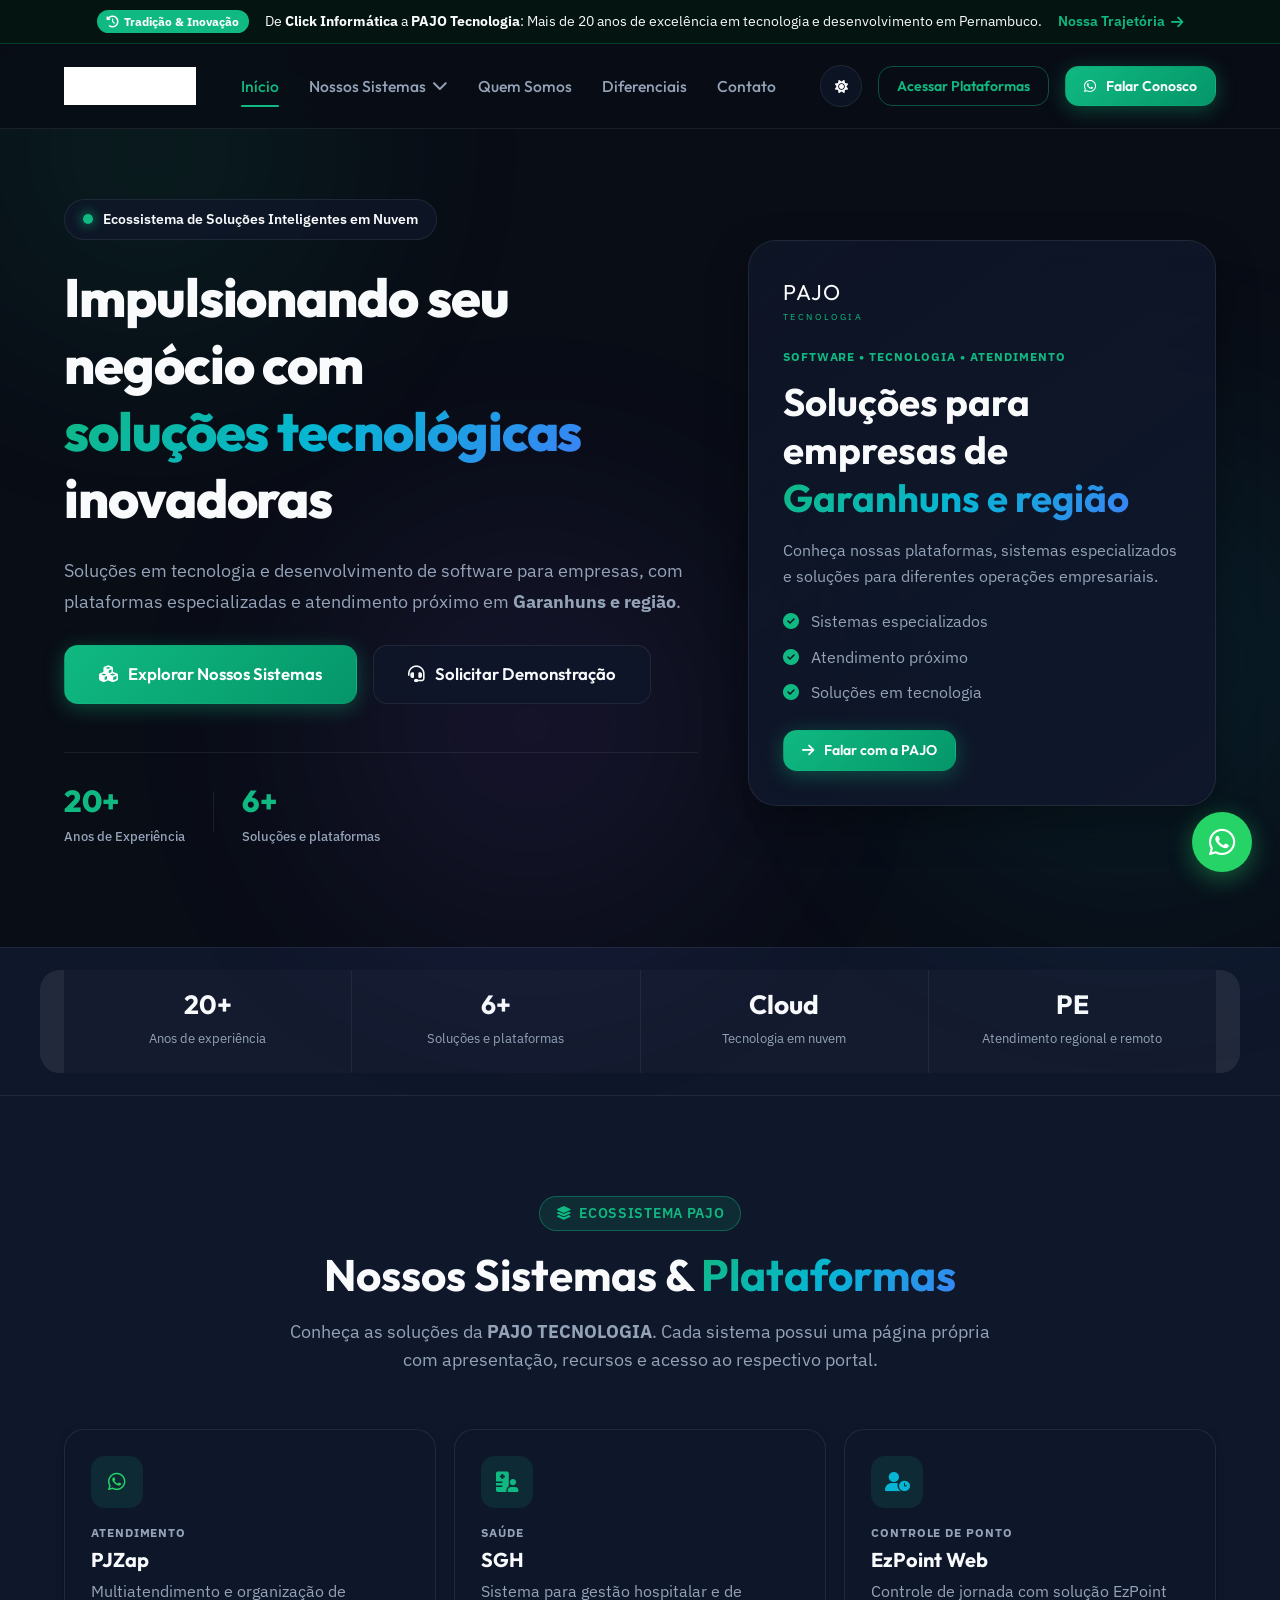
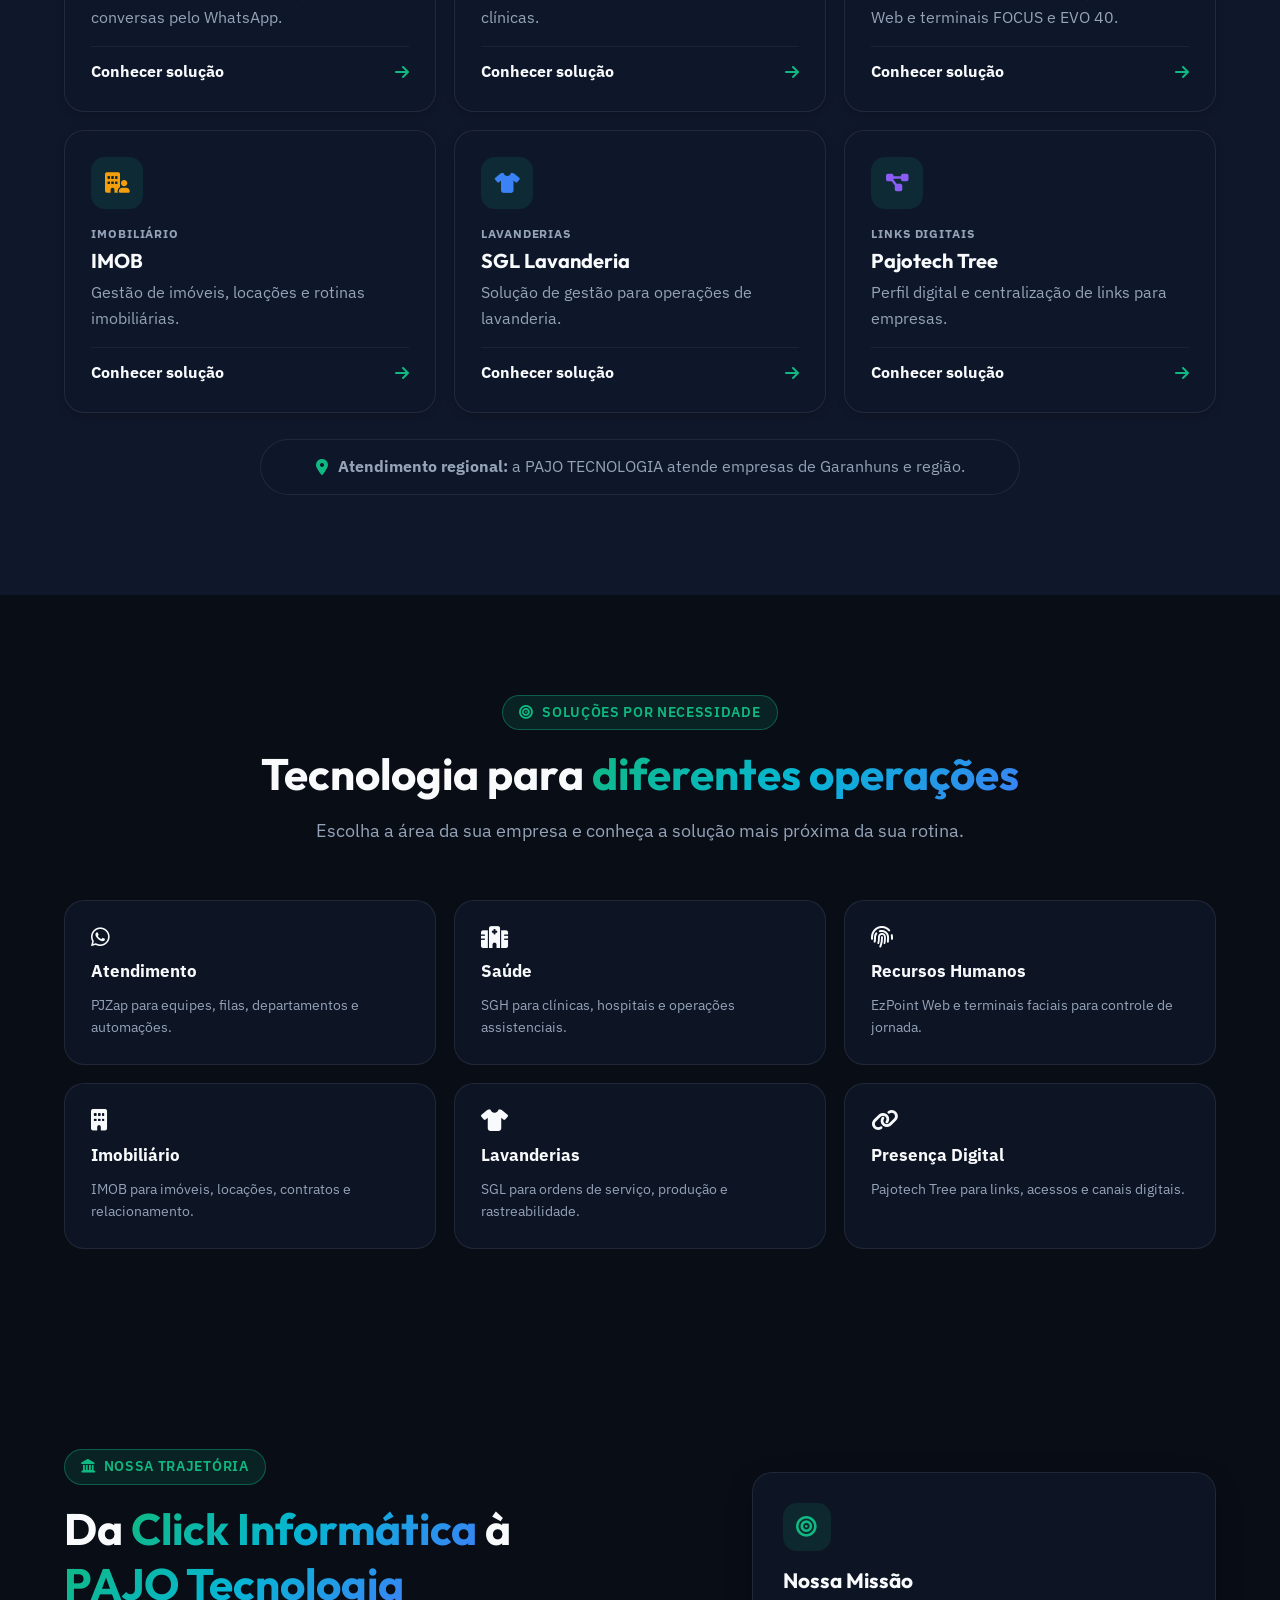
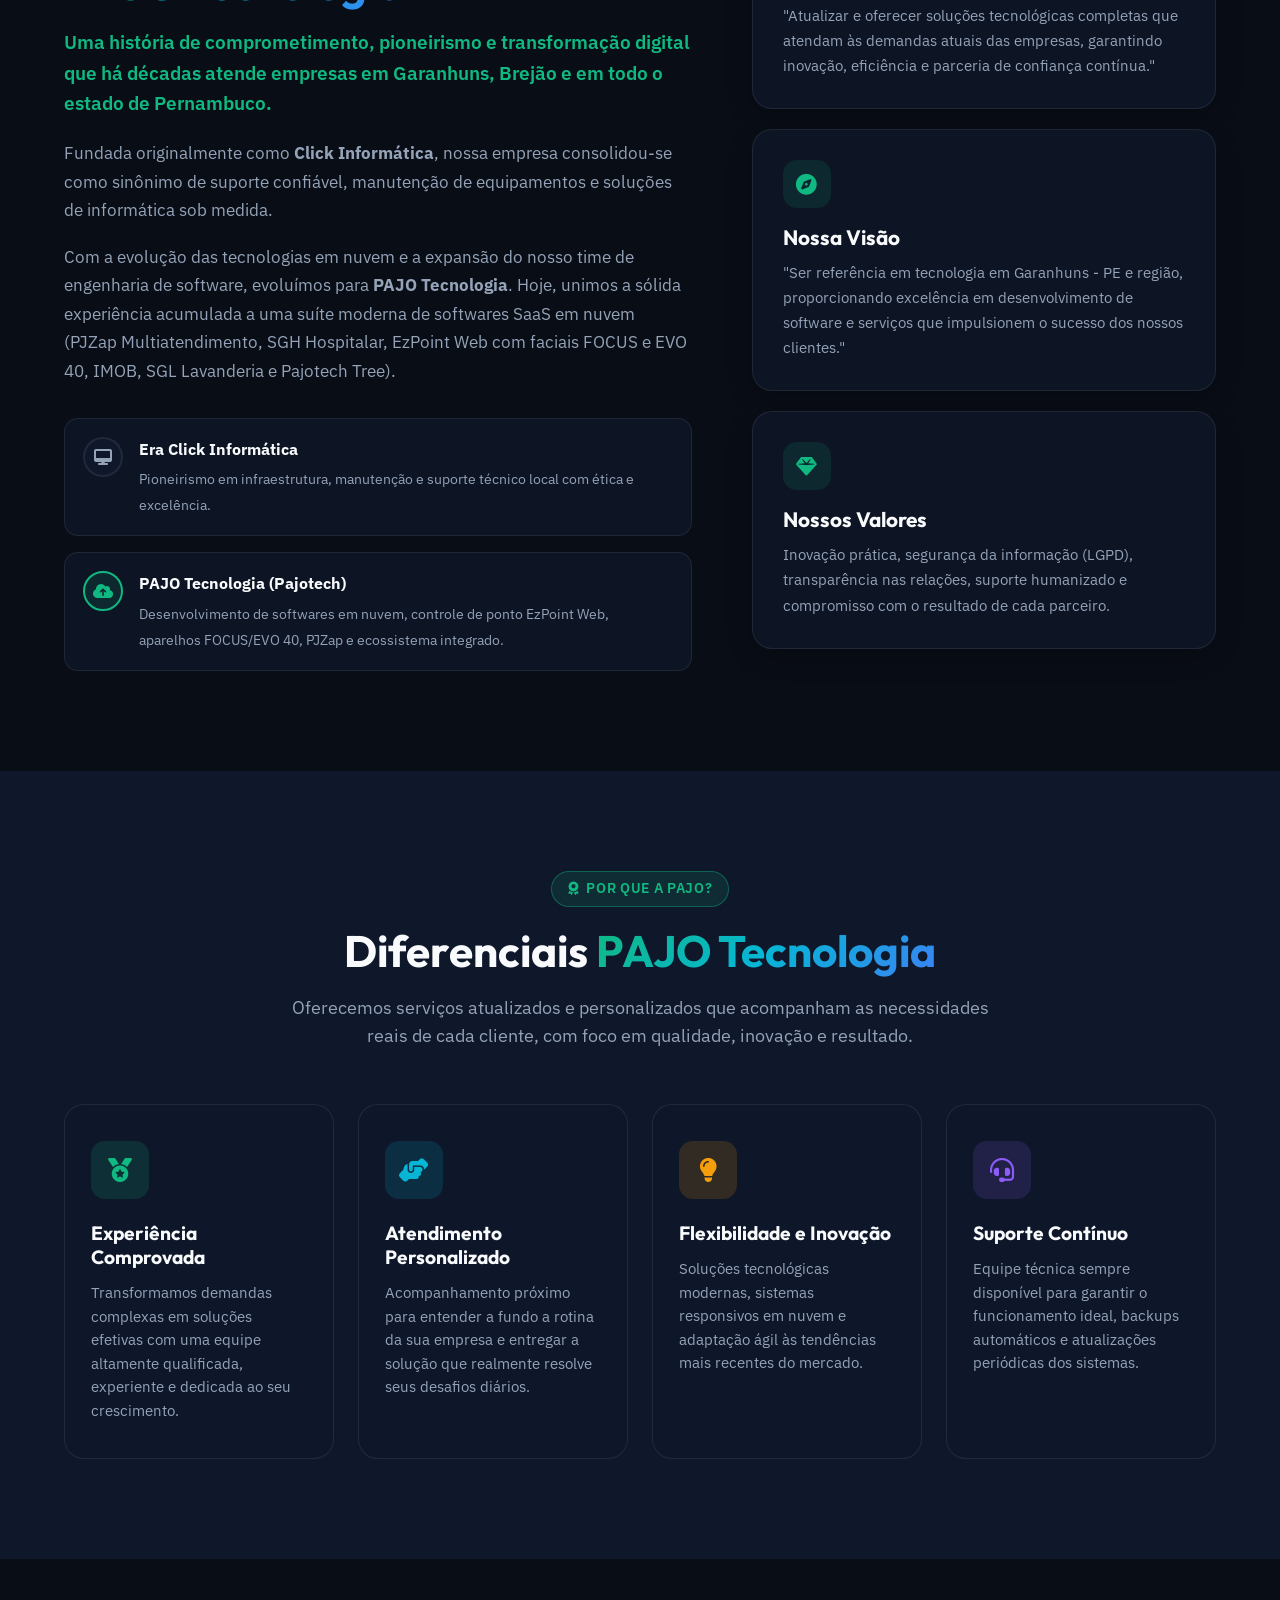
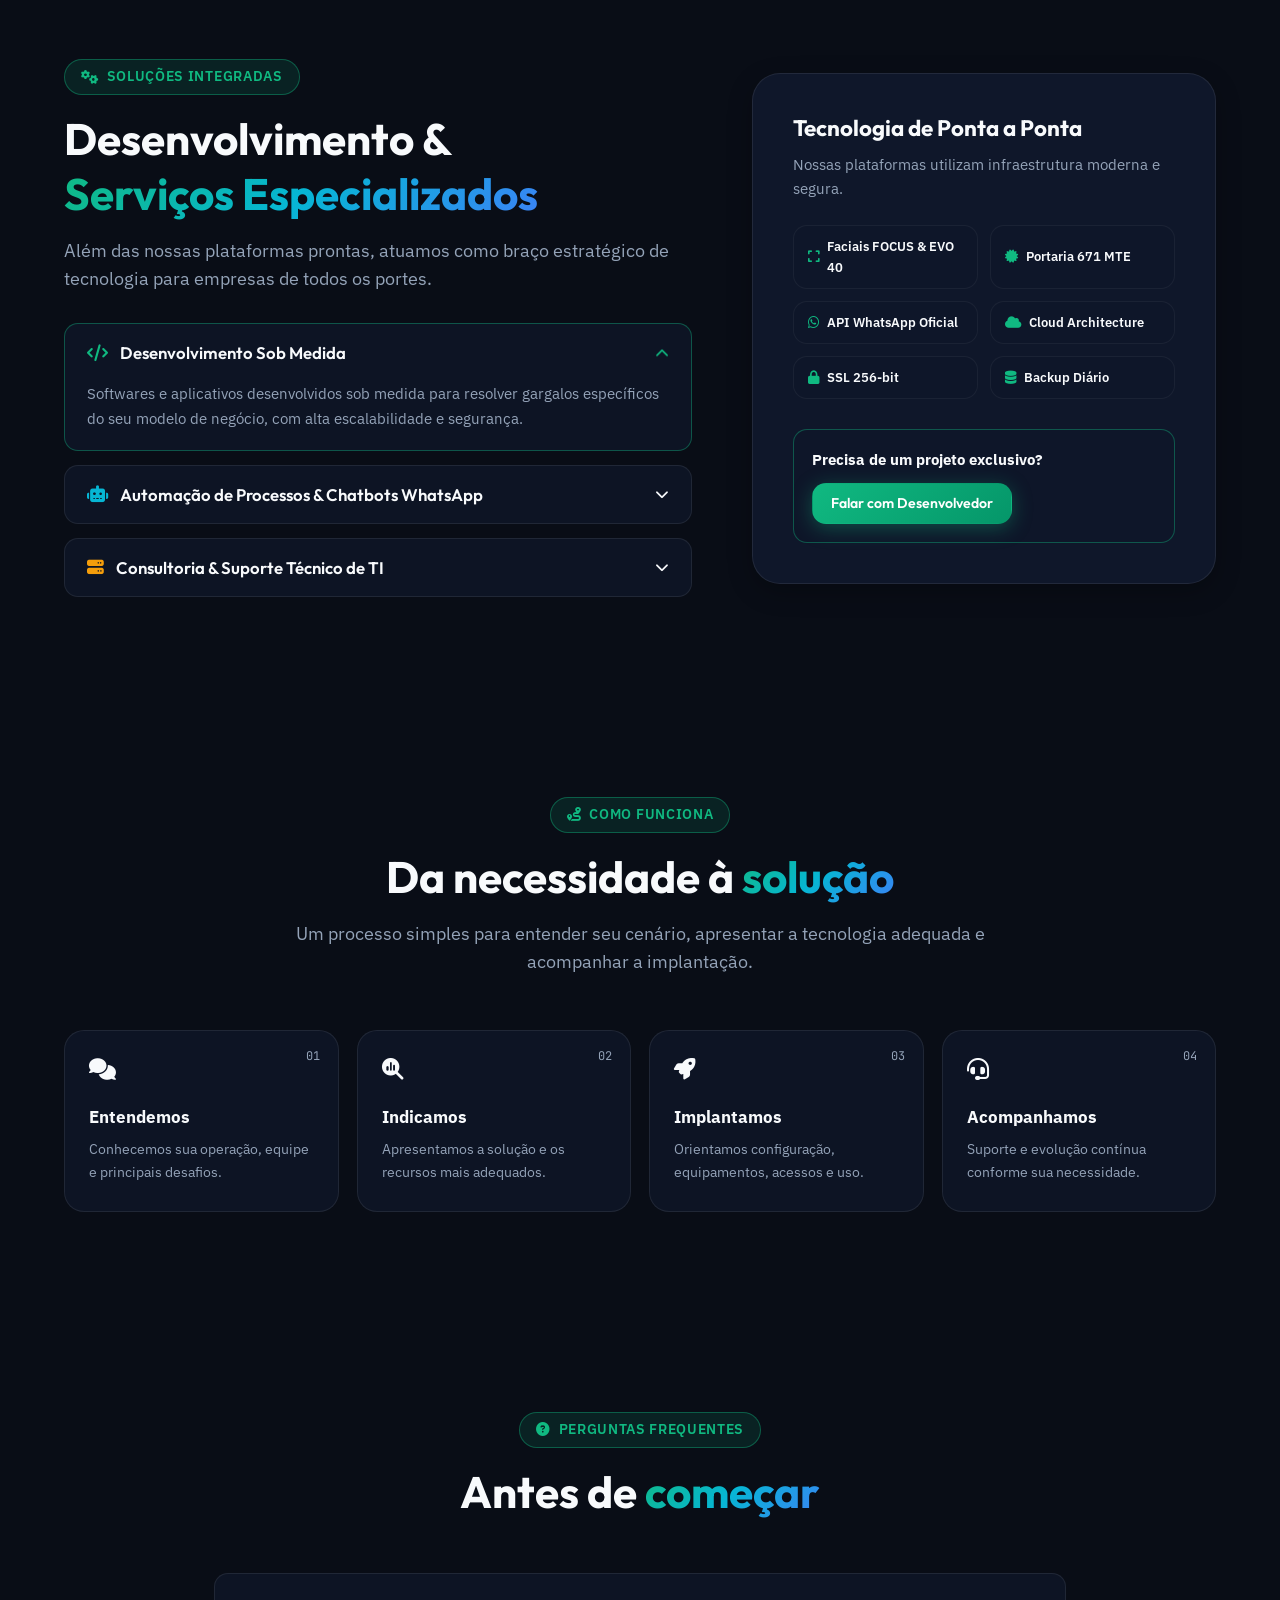
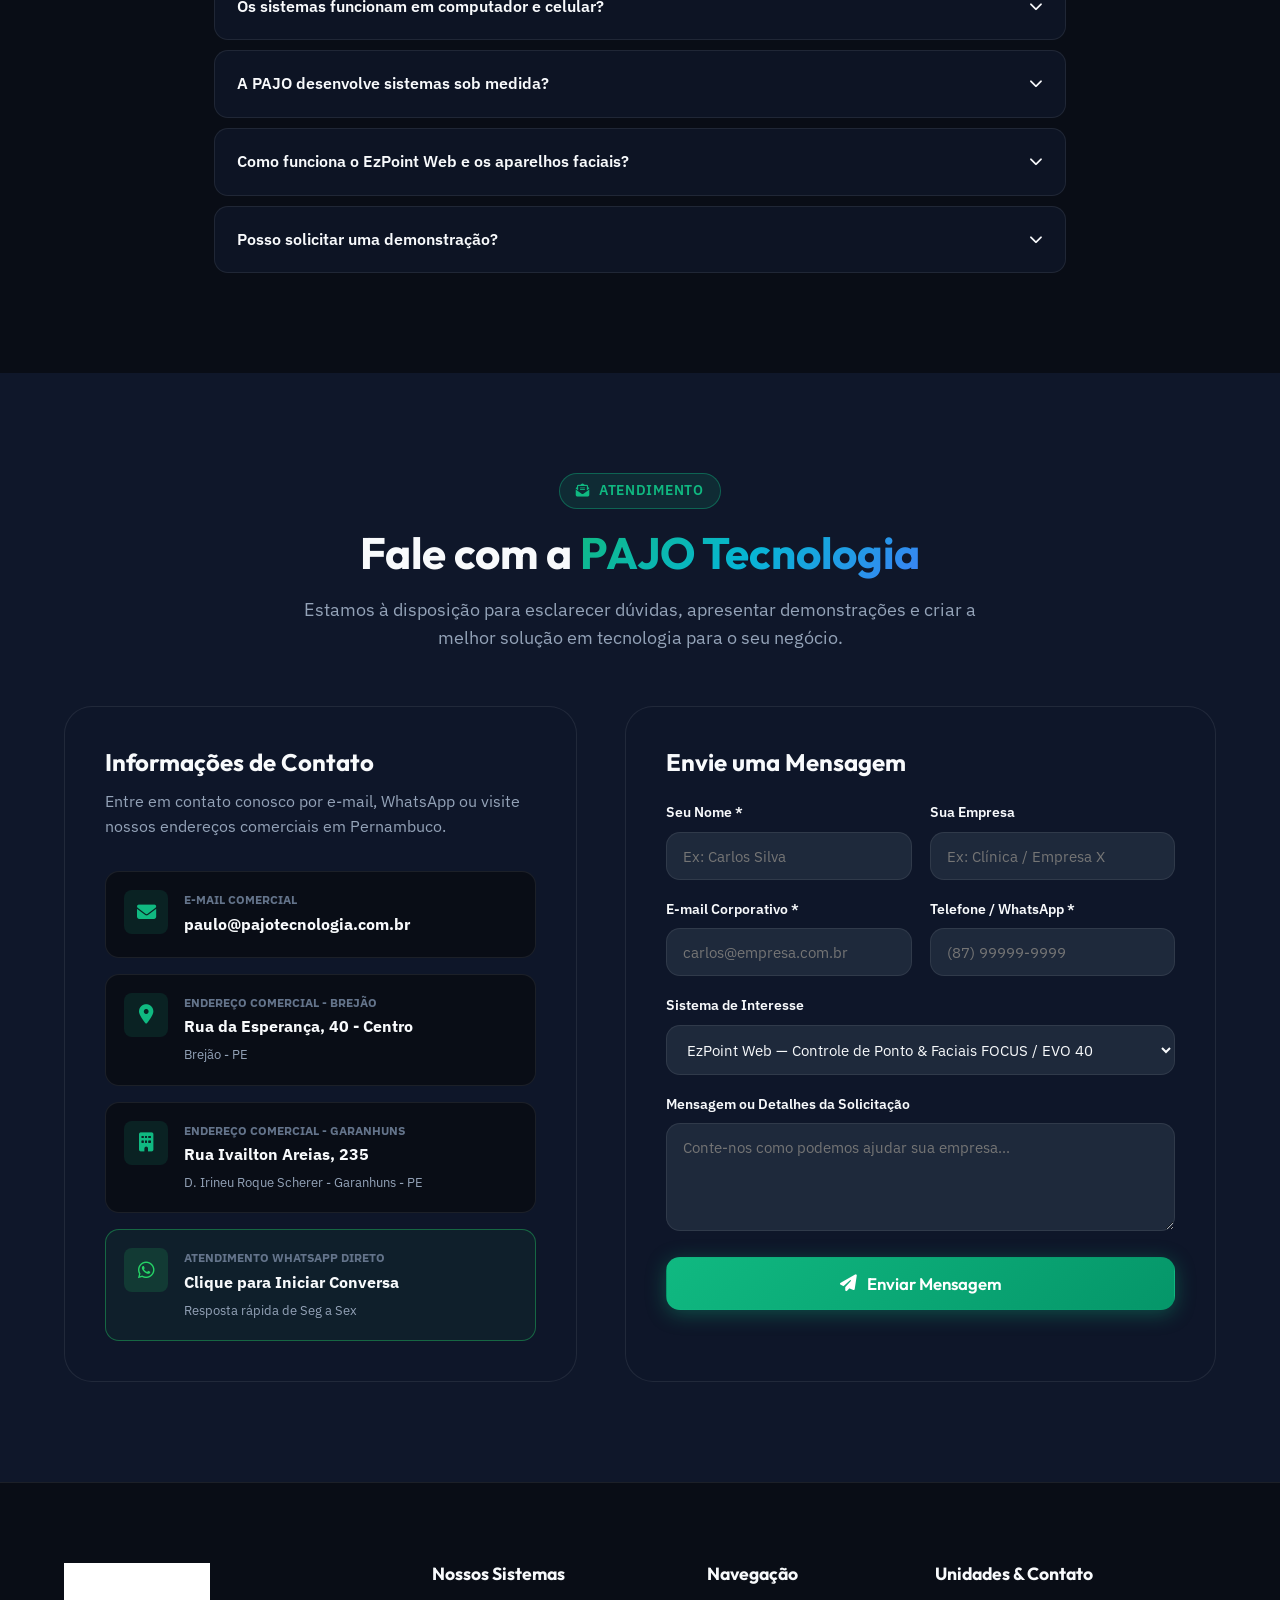
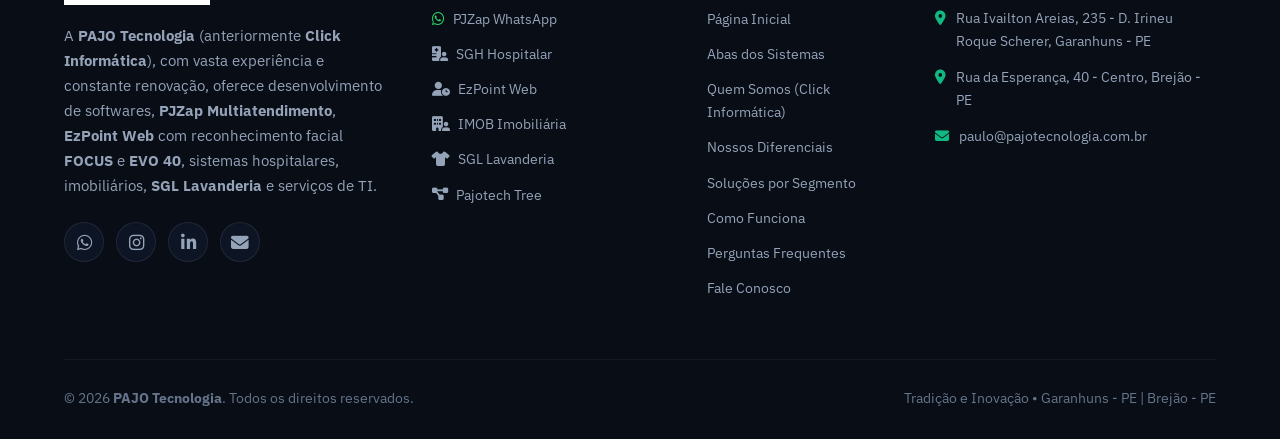
==== commit a284b407: "Remove redundância de links e URLs expostas" ====
--- a/index.html
+++ b/index.html
@@ -65,42 +65,42 @@
                                     <div class="drop-icon pjzap"><i class="fa-brands fa-whatsapp"></i></div>
                                     <div class="drop-info">
                                         <strong>PJZap Multiatendimento</strong>
-                                        <span>Plataforma em nuvem</span>
+                                        <span>Conhecer solução</span>
                                     </div>
                                 </a>
                                 <a href="sistemas/sgh.html" class="dropdown-card">
                                     <div class="drop-icon sgh"><i class="fa-solid fa-hospital-user"></i></div>
                                     <div class="drop-info">
                                         <strong>SGH Hospitalar</strong>
-                                        <span>Plataforma em nuvem</span>
+                                        <span>Conhecer solução</span>
                                     </div>
                                 </a>
                                 <a href="sistemas/ezpoint.html" class="dropdown-card">
                                     <div class="drop-icon ponto"><i class="fa-solid fa-user-clock"></i></div>
                                     <div class="drop-info">
                                         <strong>EzPoint Web & Faciais</strong>
-                                        <span>Portal informativo · EzPoint Web</span>
+                                        <span>Conhecer solução</span>
                                     </div>
                                 </a>
                                 <a href="sistemas/imob.html" class="dropdown-card">
                                     <div class="drop-icon imob"><i class="fa-solid fa-building-user"></i></div>
                                     <div class="drop-info">
                                         <strong>IMOB Imobiliário</strong>
-                                        <span>Plataforma em nuvem</span>
+                                        <span>Conhecer solução</span>
                                     </div>
                                 </a>
                                 <a href="sistemas/sgl.html" class="dropdown-card">
                                     <div class="drop-icon lavanderia"><i class="fa-solid fa-shirt"></i></div>
                                     <div class="drop-info">
                                         <strong>SGL Lavanderia</strong>
-                                        <span>Plataforma em nuvem</span>
+                                        <span>Conhecer solução</span>
                                     </div>
                                 </a>
                                 <a href="sistemas/pajotech-tree.html" class="dropdown-card">
                                     <div class="drop-icon tree"><i class="fa-solid fa-diagram-project"></i></div>
                                     <div class="drop-info">
                                         <strong>Pajotech Tree</strong>
-                                        <span>Plataforma em nuvem</span>
+                                        <span>Conhecer solução</span>
                                     </div>
                                 </a>
                             </div>
@@ -626,12 +626,12 @@
                             <div class="form-group">
                                 <label for="systemSelect">Sistema de Interesse</label>
                                 <select id="systemSelect" name="system">
-                                    <option value="EzPoint Web - Ponto e Faciais">EzPoint Web — Controle de Ponto & Faciais FOCUS / EVO 40 (ponto.pajotech.com.br)</option>
-                                    <option value="PJZap">PJZap — Multiatendimento WhatsApp (pjzap.pajotech.com.br)</option>
-                                    <option value="SGH">SGH — Sistema Hospitalar & Clínicas (sgh.pajotech.com.br)</option>
-                                    <option value="IMOB">IMOB — Gestão Imobiliária & Locação (imob.pajotech.com.br)</option>
-                                    <option value="SGL Lavanderia">SGL — Sistema para Lavanderias (sgl.pajotech.com.br)</option>
-                                    <option value="Tree">Pajotech Tree — Central de Links (tree.pajotech.com.br)</option>
+                                    <option value="EzPoint Web - Ponto e Faciais">EzPoint Web — Controle de Ponto & Faciais FOCUS / EVO 40</option>
+                                    <option value="PJZap">PJZap — Multiatendimento WhatsApp</option>
+                                    <option value="SGH">SGH — Sistema Hospitalar & Clínicas</option>
+                                    <option value="IMOB">IMOB — Gestão Imobiliária & Locação</option>
+                                    <option value="SGL Lavanderia">SGL — Sistema para Lavanderias</option>
+                                    <option value="Tree">Pajotech Tree — Central de Links</option>
                                     <option value="Desenvolvimento">Desenvolvimento Sob Medida / Outro</option>
                                 </select>
                             </div>
--- a/style.css
+++ b/style.css
@@ -2939,3 +2939,31 @@
 @media (prefers-reduced-motion: reduce) {
     .back-to-top-btn { transition: none; }
 }
+
+/* ==========================================================================
+   19. CATALOG + INDIVIDUAL SYSTEM PAGES
+   ========================================================================== */
+:root{--font-brand:"Ethnocentric","Outfit",sans-serif}
+.systems-catalog-grid{display:grid;grid-template-columns:repeat(3,minmax(0,1fr));gap:18px;margin-top:36px}
+.system-catalog-card{display:flex;flex-direction:column;gap:16px;min-width:0;padding:26px;border:1px solid var(--border-card);border-radius:var(--radius-lg);background:var(--bg-card);box-shadow:var(--shadow-sm);transition:transform var(--transition-base),border-color var(--transition-base),background var(--transition-base)}
+.system-catalog-card:hover{transform:translateY(-4px);border-color:var(--border-card-hover);background:var(--bg-card-hover)}
+.system-catalog-icon{width:52px;height:52px;display:grid;place-items:center;border-radius:14px;font-size:1.25rem;background:var(--primary-subtle);color:var(--primary)}
+.system-catalog-card.pjzap .system-catalog-icon{color:var(--accent-whatsapp)}.system-catalog-card.sgh .system-catalog-icon{color:var(--primary)}.system-catalog-card.ponto .system-catalog-icon{color:var(--accent-cyan)}.system-catalog-card.imob .system-catalog-icon{color:var(--accent-amber)}.system-catalog-card.lavanderia .system-catalog-icon{color:var(--accent-blue)}.system-catalog-card.tree .system-catalog-icon{color:var(--accent-purple)}
+.system-catalog-kicker{display:block;margin-bottom:5px;color:var(--text-muted);font-size:.72rem;font-weight:700;letter-spacing:.08em;text-transform:uppercase}
+.system-catalog-card h3{font-size:1.25rem;margin-bottom:7px}.system-catalog-card p{color:var(--text-muted);margin:0}
+.system-catalog-link{display:flex;align-items:center;justify-content:space-between;gap:12px;margin-top:auto;padding-top:12px;border-top:1px solid var(--border-subtle);color:var(--text-main);font-weight:700}.system-catalog-link i{color:var(--primary)}
+.systems-regional-note{display:flex;align-items:center;justify-content:center;gap:10px;margin:26px auto 0;max-width:760px;padding:14px 18px;border:1px solid var(--border-card);border-radius:var(--radius-full);background:var(--bg-glass);color:var(--text-muted);text-align:center}.systems-regional-note i{color:var(--primary)}
+.hero-company-panel{padding:34px;border:1px solid var(--border-card);border-radius:var(--radius-xl);background:linear-gradient(145deg,var(--bg-card),var(--bg-secondary));box-shadow:var(--shadow-lg)}
+.hero-company-mark{display:inline-flex;flex-direction:column;gap:0;margin-bottom:22px;color:var(--text-main)}.hero-company-mark span{font-family:var(--font-brand);font-size:1.35rem;letter-spacing:.04em}.hero-company-mark small{font-size:.58rem;letter-spacing:.28em;color:var(--primary)}
+.hero-company-kicker{display:block;margin-bottom:12px;color:var(--primary);font-size:.76rem;font-weight:700;letter-spacing:.08em;text-transform:uppercase}.hero-company-panel h2{font-size:clamp(1.7rem,3vw,2.5rem)}.hero-company-panel p{margin:16px 0 20px;color:var(--text-muted)}.hero-company-points{display:grid;gap:10px;margin-bottom:24px}.hero-company-points span{color:var(--text-muted)}.hero-company-points i{margin-right:8px;color:var(--primary)}
+.system-page{min-height:100vh}.system-page-header{position:sticky;top:0;z-index:100;border-bottom:1px solid var(--border-subtle);background:var(--header-bg);backdrop-filter:blur(18px)}.system-page-header-inner{min-height:76px;display:flex;align-items:center;gap:24px}.system-brand img{width:150px;height:auto}.system-page-nav{display:flex;gap:22px;margin-left:auto}.system-page-nav a{color:var(--text-muted);font-weight:600}.system-page-nav a:hover{color:var(--text-main)}
+.system-page-hero{padding:90px 0 80px;position:relative;overflow:hidden}.system-page-hero-grid{display:grid;grid-template-columns:minmax(0,1.2fr) minmax(320px,.8fr);align-items:center;gap:70px}.system-back-link{display:inline-flex;align-items:center;gap:8px;margin-bottom:26px;color:var(--text-muted);font-size:.9rem;font-weight:600}.system-back-link:hover{color:var(--primary)}
+.system-page-kicker{display:inline-flex;align-items:center;gap:8px;margin-bottom:16px;color:var(--primary);font-size:.78rem;font-weight:800;letter-spacing:.09em;text-transform:uppercase}.system-page-hero h1{font-size:clamp(2.5rem,6vw,5rem);margin-bottom:20px;letter-spacing:-.04em}.system-page-hero p{max-width:720px;color:var(--text-muted);font-size:1.12rem}.system-page-actions{display:flex;flex-wrap:wrap;gap:12px;margin-top:28px}
+.system-page-visual{min-height:350px;display:flex;flex-direction:column;align-items:center;justify-content:center;text-align:center;padding:42px;border:1px solid var(--border-card);border-radius:var(--radius-xl);background:var(--bg-card);box-shadow:var(--shadow-lg)}.system-page-icon{width:100px;height:100px;display:grid;place-items:center;margin-bottom:22px;border-radius:28px;background:var(--primary-subtle);color:var(--primary);font-size:2.4rem}.system-page-visual>span{font-family:var(--font-brand);font-size:.9rem;letter-spacing:.05em}.system-page-visual strong{margin-top:12px;font-size:1.05rem}.system-page-visual small{margin-top:5px;color:var(--text-muted)}
+.system-page-hero.pjzap .system-page-icon{color:var(--accent-whatsapp)}.system-page-hero.sgh .system-page-icon{color:var(--primary)}.system-page-hero.ponto .system-page-icon{color:var(--accent-cyan)}.system-page-hero.imob .system-page-icon{color:var(--accent-amber)}.system-page-hero.lavanderia .system-page-icon{color:var(--accent-blue)}.system-page-hero.tree .system-page-icon{color:var(--accent-purple)}
+.system-page-section{padding:80px 0;background:var(--bg-secondary)}.system-feature-grid{display:grid;grid-template-columns:repeat(4,minmax(0,1fr));gap:18px;margin-top:38px}.system-feature-card{padding:24px;border:1px solid var(--border-card);border-radius:var(--radius-lg);background:var(--bg-card)}.system-feature-card>span{color:var(--text-dark);font:600 .75rem var(--font-mono)}.system-feature-card>i{display:block;margin:20px 0 14px;color:var(--primary);font-size:1.25rem}.system-feature-card h3{font-size:1.05rem;margin-bottom:10px}.system-feature-card p{color:var(--text-muted);font-size:.92rem}
+.system-page-cta{padding:76px 0}.system-page-cta .container{display:flex;align-items:center;justify-content:space-between;gap:40px;padding:40px;border:1px solid var(--border-card);border-radius:var(--radius-xl);background:var(--bg-card)}.system-page-cta h2{font-size:clamp(1.8rem,4vw,2.8rem);margin:6px 0 10px}.system-page-cta p{color:var(--text-muted);max-width:650px}
+.system-page-footer{padding:36px 0 20px;border-top:1px solid var(--border-subtle);background:var(--bg-secondary)}.system-page-footer-inner{display:grid;grid-template-columns:1.4fr auto auto;align-items:center;gap:30px}.system-page-footer img{width:145px;margin-bottom:10px}.system-page-footer p{max-width:480px;color:var(--text-muted);font-size:.9rem}.system-page-footer-links{display:flex;flex-wrap:wrap;gap:18px}.system-page-footer-links a{color:var(--text-muted);font-weight:600}.system-footer-whatsapp{color:var(--primary);font-weight:700;white-space:nowrap}.system-page-copyright{margin-top:24px;padding-top:18px;border-top:1px solid var(--border-subtle);color:var(--text-muted);font-size:.82rem}
+@media(max-width:980px){.systems-catalog-grid{grid-template-columns:repeat(2,minmax(0,1fr))}.system-page-hero-grid{grid-template-columns:1fr;gap:40px}.system-page-visual{min-height:280px}.system-feature-grid{grid-template-columns:repeat(2,minmax(0,1fr))}.system-page-cta .container{flex-direction:column;align-items:flex-start}.system-page-footer-inner{grid-template-columns:1fr}}
+@media(max-width:700px){.systems-catalog-grid{grid-template-columns:1fr}.systems-regional-note{border-radius:var(--radius-lg);text-align:left;align-items:flex-start}.system-page-header-inner{min-height:68px}.system-page-nav{display:none}.system-page-header .btn{margin-left:auto}.system-page-hero{padding:60px 0}.system-page-hero h1{font-size:clamp(2.2rem,12vw,3.4rem)}.system-page-visual{padding:30px 20px}.system-feature-grid{grid-template-columns:1fr}.system-page-actions .btn{width:100%;justify-content:center}.system-page-cta{padding:50px 0}.system-page-cta .container{padding:28px 22px}}
+@media(max-width:420px){.system-page-header .btn{padding-inline:12px;font-size:.78rem}.system-brand img{width:125px}}
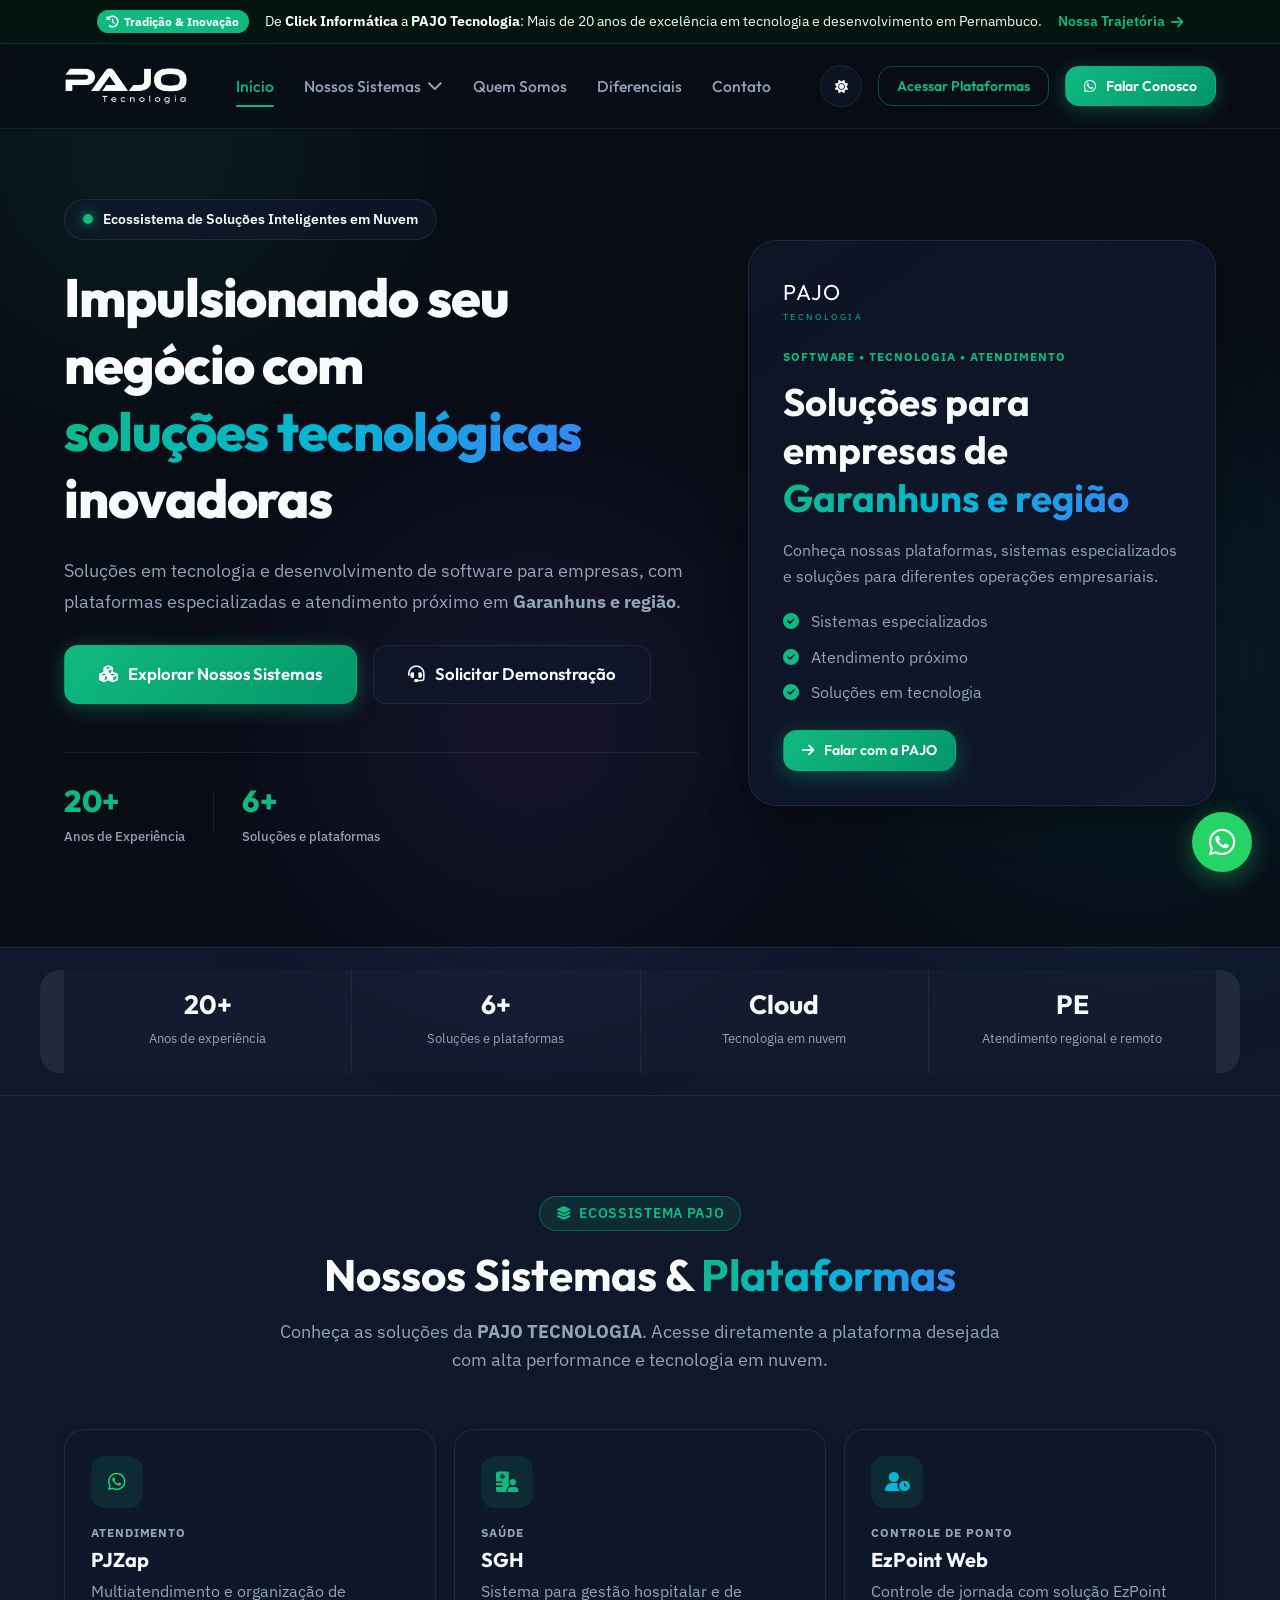
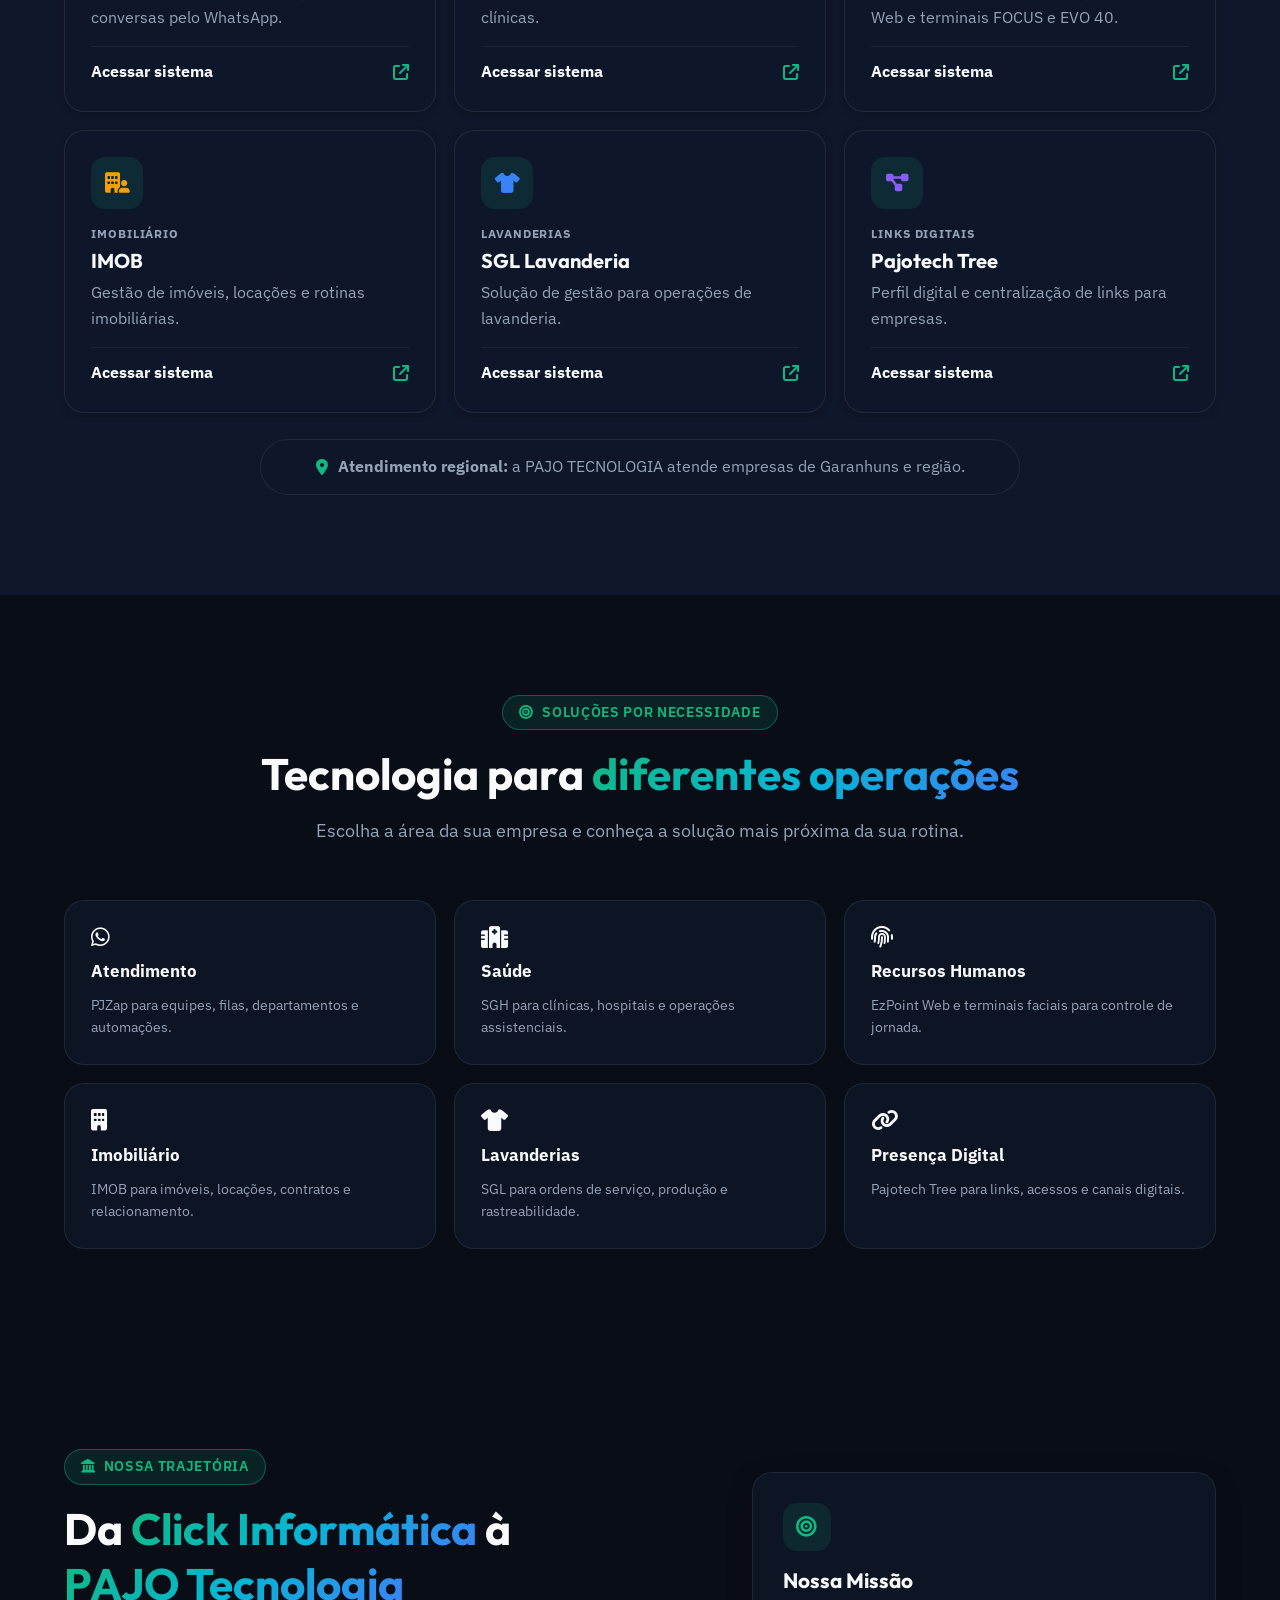
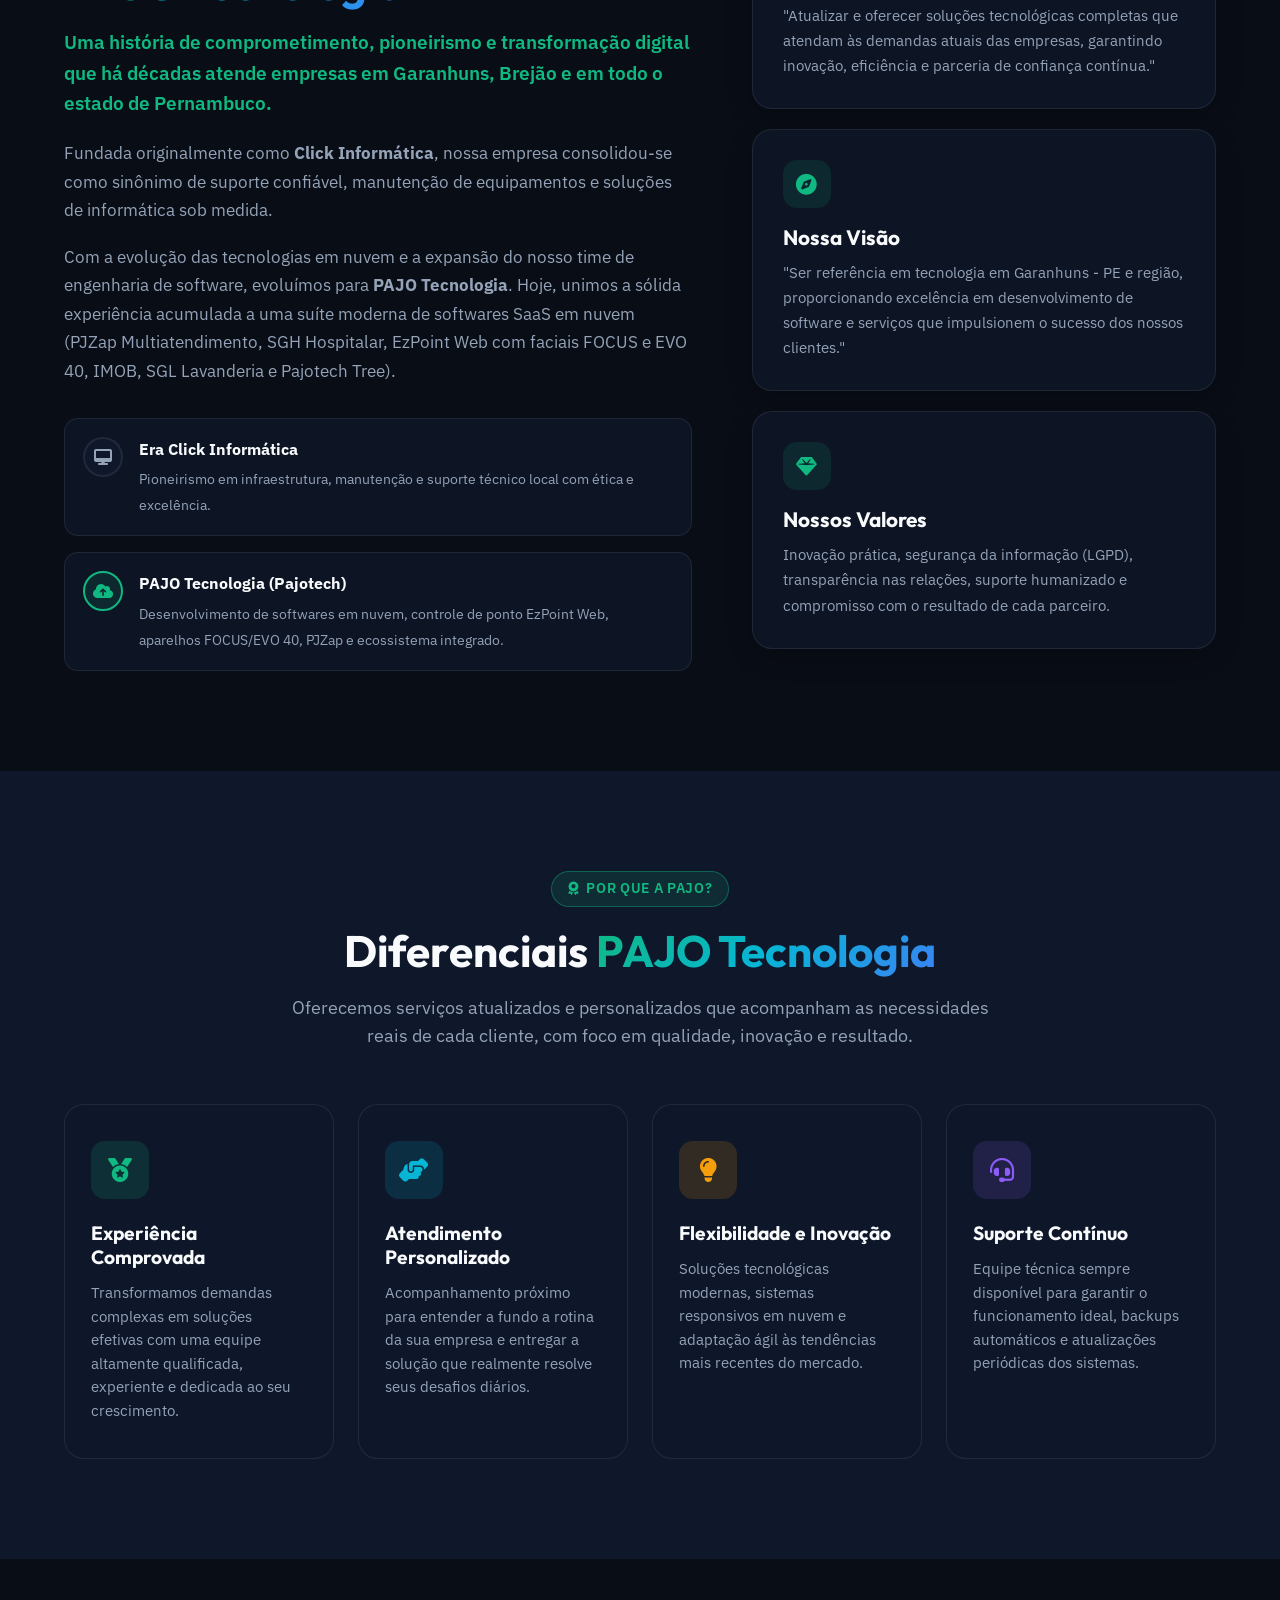
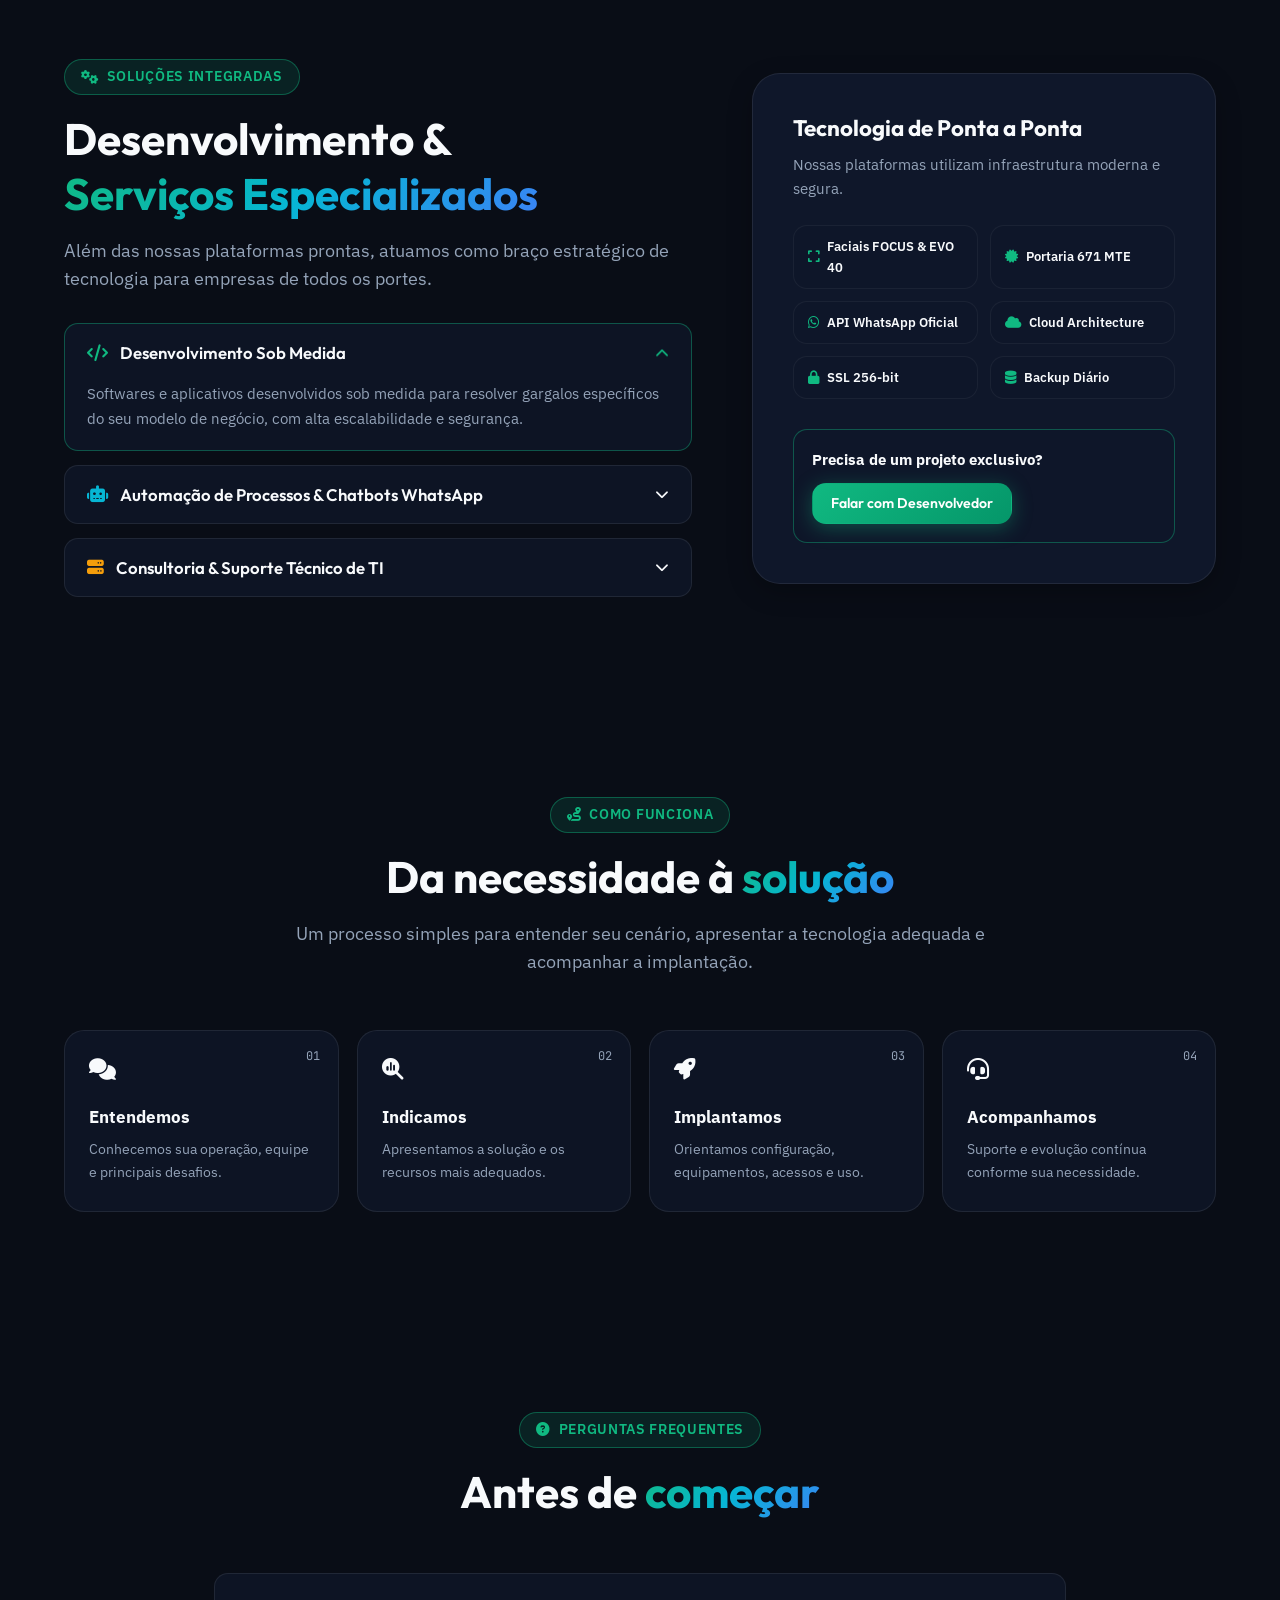
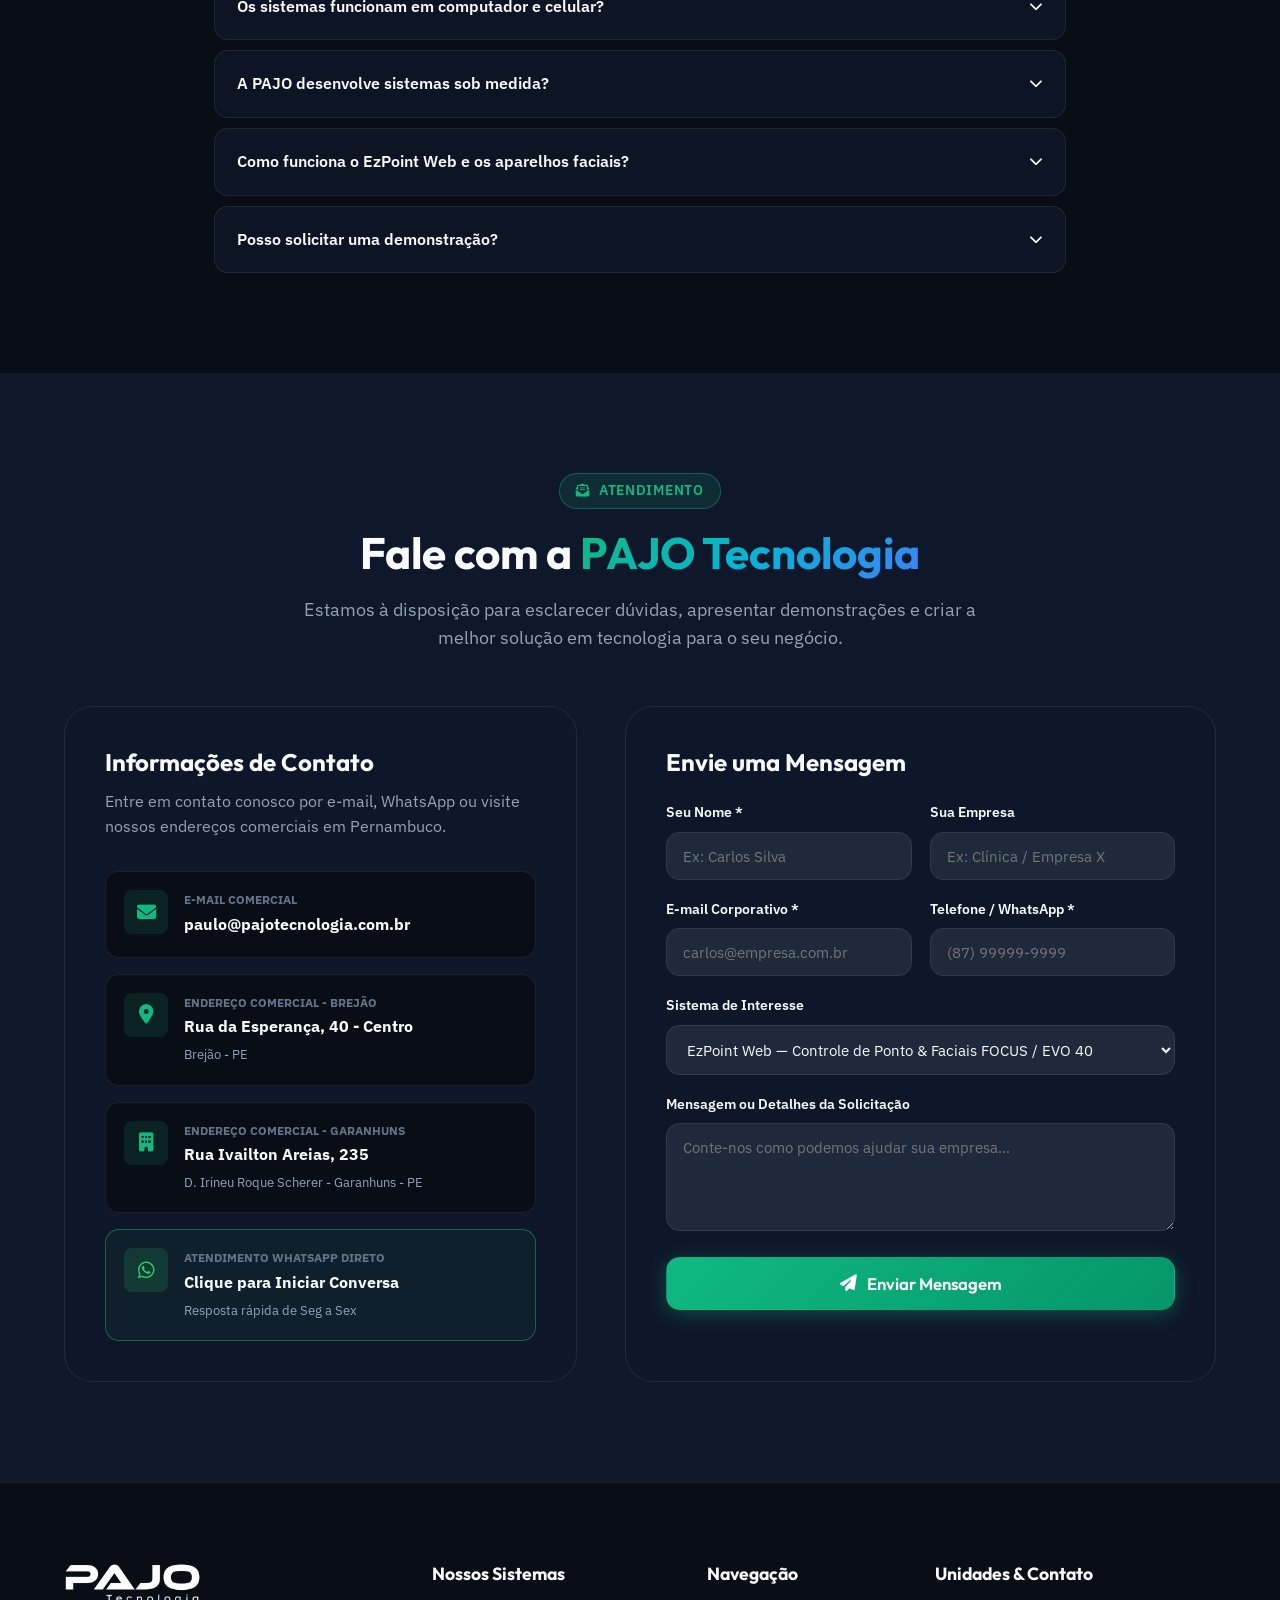
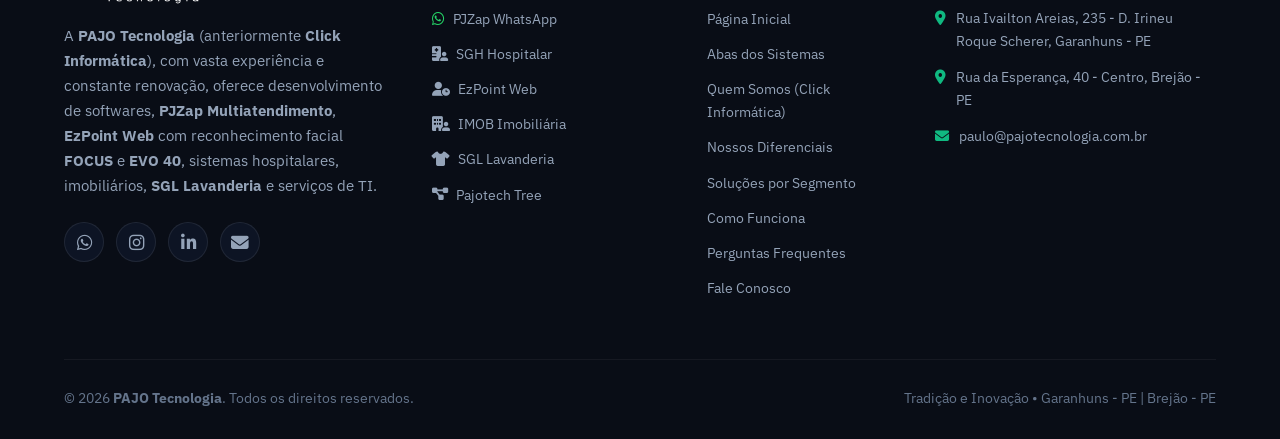
==== commit 443405aa: "feat(navigation): replace intermediary pages with direct links to system platforms" ====
--- a/index.html
+++ b/index.html
@@ -58,49 +58,49 @@
                         <div class="dropdown-menu">
                             <div class="dropdown-header">
                                 <span>Soluções Pajotech em Nuvem</span>
-                                <small>Clique para acessar ou ver detalhes</small>
+                                <small>Acesse diretamente cada plataforma</small>
                             </div>
                             <div class="dropdown-grid">
-                                <a href="sistemas/pjzap.html" class="dropdown-card">
+                                <a href="https://pjzap.pajotech.com.br" target="_blank" rel="noopener noreferrer" class="dropdown-card">
                                     <div class="drop-icon pjzap"><i class="fa-brands fa-whatsapp"></i></div>
                                     <div class="drop-info">
                                         <strong>PJZap Multiatendimento</strong>
-                                        <span>Conhecer solução</span>
+                                        <span>Acessar plataforma <i class="fa-solid fa-arrow-up-right-from-square"></i></span>
                                     </div>
                                 </a>
-                                <a href="sistemas/sgh.html" class="dropdown-card">
+                                <a href="https://sgh.pajotech.com.br" target="_blank" rel="noopener noreferrer" class="dropdown-card">
                                     <div class="drop-icon sgh"><i class="fa-solid fa-hospital-user"></i></div>
                                     <div class="drop-info">
                                         <strong>SGH Hospitalar</strong>
-                                        <span>Conhecer solução</span>
+                                        <span>Acessar plataforma <i class="fa-solid fa-arrow-up-right-from-square"></i></span>
                                     </div>
                                 </a>
-                                <a href="sistemas/ezpoint.html" class="dropdown-card">
+                                <a href="https://ponto.pajotech.com.br" target="_blank" rel="noopener noreferrer" class="dropdown-card">
                                     <div class="drop-icon ponto"><i class="fa-solid fa-user-clock"></i></div>
                                     <div class="drop-info">
                                         <strong>EzPoint Web & Faciais</strong>
-                                        <span>Conhecer solução</span>
+                                        <span>Acessar plataforma <i class="fa-solid fa-arrow-up-right-from-square"></i></span>
                                     </div>
                                 </a>
-                                <a href="sistemas/imob.html" class="dropdown-card">
+                                <a href="https://imob.pajotech.com.br" target="_blank" rel="noopener noreferrer" class="dropdown-card">
                                     <div class="drop-icon imob"><i class="fa-solid fa-building-user"></i></div>
                                     <div class="drop-info">
                                         <strong>IMOB Imobiliário</strong>
-                                        <span>Conhecer solução</span>
+                                        <span>Acessar plataforma <i class="fa-solid fa-arrow-up-right-from-square"></i></span>
                                     </div>
                                 </a>
-                                <a href="sistemas/sgl.html" class="dropdown-card">
+                                <a href="https://sgl.pajotech.com.br" target="_blank" rel="noopener noreferrer" class="dropdown-card">
                                     <div class="drop-icon lavanderia"><i class="fa-solid fa-shirt"></i></div>
                                     <div class="drop-info">
                                         <strong>SGL Lavanderia</strong>
-                                        <span>Conhecer solução</span>
+                                        <span>Acessar plataforma <i class="fa-solid fa-arrow-up-right-from-square"></i></span>
                                     </div>
                                 </a>
-                                <a href="sistemas/pajotech-tree.html" class="dropdown-card">
+                                <a href="https://tree.pajotech.com.br" target="_blank" rel="noopener noreferrer" class="dropdown-card">
                                     <div class="drop-icon tree"><i class="fa-solid fa-diagram-project"></i></div>
                                     <div class="drop-info">
                                         <strong>Pajotech Tree</strong>
-                                        <span>Conhecer solução</span>
+                                        <span>Acessar plataforma <i class="fa-solid fa-arrow-up-right-from-square"></i></span>
                                     </div>
                                 </a>
                             </div>
@@ -144,12 +144,12 @@
             <ul class="mobile-menu-list">
                 <li><a href="#inicio" class="mobile-link" onclick="closeDrawer()">Início</a></li>
                 <li class="mobile-category">NOSSOS SISTEMAS</li>
-                <li><a href="sistemas/pjzap.html" class="mobile-link"><i class="fa-brands fa-whatsapp text-whatsapp"></i> PJZap Multiatendimento</a></li>
-                <li><a href="sistemas/sgh.html" class="mobile-link"><i class="fa-solid fa-hospital-user text-emerald"></i> SGH Hospitalar</a></li>
-                <li><a href="sistemas/ezpoint.html" class="mobile-link"><i class="fa-solid fa-user-clock text-cyan"></i> EzPoint Web & Faciais FOCUS / EVO 40</a></li>
-                <li><a href="sistemas/imob.html" class="mobile-link"><i class="fa-solid fa-building-user text-amber"></i> IMOB Imobiliária</a></li>
-                <li><a href="sistemas/sgl.html" class="mobile-link"><i class="fa-solid fa-shirt text-blue"></i> SGL Lavanderia</a></li>
-                <li><a href="sistemas/pajotech-tree.html" class="mobile-link"><i class="fa-solid fa-diagram-project text-purple"></i> Pajotech Tree</a></li>
+                <li><a href="https://pjzap.pajotech.com.br" target="_blank" rel="noopener noreferrer" class="mobile-link"><i class="fa-brands fa-whatsapp text-whatsapp"></i> PJZap Multiatendimento</a></li>
+                <li><a href="https://sgh.pajotech.com.br" target="_blank" rel="noopener noreferrer" class="mobile-link"><i class="fa-solid fa-hospital-user text-emerald"></i> SGH Hospitalar</a></li>
+                <li><a href="https://ponto.pajotech.com.br" target="_blank" rel="noopener noreferrer" class="mobile-link"><i class="fa-solid fa-user-clock text-cyan"></i> EzPoint Web & Faciais FOCUS / EVO 40</a></li>
+                <li><a href="https://imob.pajotech.com.br" target="_blank" rel="noopener noreferrer" class="mobile-link"><i class="fa-solid fa-building-user text-amber"></i> IMOB Imobiliária</a></li>
+                <li><a href="https://sgl.pajotech.com.br" target="_blank" rel="noopener noreferrer" class="mobile-link"><i class="fa-solid fa-shirt text-blue"></i> SGL Lavanderia</a></li>
+                <li><a href="https://tree.pajotech.com.br" target="_blank" rel="noopener noreferrer" class="mobile-link"><i class="fa-solid fa-diagram-project text-purple"></i> Pajotech Tree</a></li>
                 <li class="mobile-category">INSTITUCIONAL</li>
                 <li><a href="#historia" class="mobile-link" onclick="closeDrawer()">Quem Somos (Click Informática)</a></li>
                 <li><a href="#diferenciais" class="mobile-link" onclick="closeDrawer()">Nossos Diferenciais</a></li>
@@ -251,39 +251,39 @@
                     <span class="section-pill"><i class="fa-solid fa-layer-group"></i> Ecossistema PAJO</span>
                     <h2 class="section-title">Nossos Sistemas & <span class="gradient-text">Plataformas</span></h2>
                     <p class="section-subtitle">
-                        Conheça as soluções da <strong>PAJO TECNOLOGIA</strong>. Cada sistema possui uma página própria com apresentação, recursos e acesso ao respectivo portal.
+                        Conheça as soluções da <strong>PAJO TECNOLOGIA</strong>. Acesse diretamente a plataforma desejada com alta performance e tecnologia em nuvem.
                     </p>
                 </div>
                 <div class="systems-catalog-grid">
-                    <a class="system-catalog-card pjzap" href="sistemas/pjzap.html">
+                    <a class="system-catalog-card pjzap" href="https://pjzap.pajotech.com.br" target="_blank" rel="noopener noreferrer">
                         <div class="system-catalog-icon"><i class="fa-brands fa-whatsapp"></i></div>
                         <div><span class="system-catalog-kicker">Atendimento</span><h3>PJZap</h3><p>Multiatendimento e organização de conversas pelo WhatsApp.</p></div>
-                        <span class="system-catalog-link">Conhecer solução <i class="fa-solid fa-arrow-right"></i></span>
+                        <span class="system-catalog-link">Acessar sistema <i class="fa-solid fa-arrow-up-right-from-square"></i></span>
                     </a>
-                    <a class="system-catalog-card sgh" href="sistemas/sgh.html">
+                    <a class="system-catalog-card sgh" href="https://sgh.pajotech.com.br" target="_blank" rel="noopener noreferrer">
                         <div class="system-catalog-icon"><i class="fa-solid fa-hospital-user"></i></div>
                         <div><span class="system-catalog-kicker">Saúde</span><h3>SGH</h3><p>Sistema para gestão hospitalar e de clínicas.</p></div>
-                        <span class="system-catalog-link">Conhecer solução <i class="fa-solid fa-arrow-right"></i></span>
+                        <span class="system-catalog-link">Acessar sistema <i class="fa-solid fa-arrow-up-right-from-square"></i></span>
                     </a>
-                    <a class="system-catalog-card ponto" href="sistemas/ezpoint.html">
+                    <a class="system-catalog-card ponto" href="https://ponto.pajotech.com.br" target="_blank" rel="noopener noreferrer">
                         <div class="system-catalog-icon"><i class="fa-solid fa-user-clock"></i></div>
                         <div><span class="system-catalog-kicker">Controle de ponto</span><h3>EzPoint Web</h3><p>Controle de jornada com solução EzPoint Web e terminais FOCUS e EVO 40.</p></div>
-                        <span class="system-catalog-link">Conhecer solução <i class="fa-solid fa-arrow-right"></i></span>
+                        <span class="system-catalog-link">Acessar sistema <i class="fa-solid fa-arrow-up-right-from-square"></i></span>
                     </a>
-                    <a class="system-catalog-card imob" href="sistemas/imob.html">
+                    <a class="system-catalog-card imob" href="https://imob.pajotech.com.br" target="_blank" rel="noopener noreferrer">
                         <div class="system-catalog-icon"><i class="fa-solid fa-building-user"></i></div>
                         <div><span class="system-catalog-kicker">Imobiliário</span><h3>IMOB</h3><p>Gestão de imóveis, locações e rotinas imobiliárias.</p></div>
-                        <span class="system-catalog-link">Conhecer solução <i class="fa-solid fa-arrow-right"></i></span>
+                        <span class="system-catalog-link">Acessar sistema <i class="fa-solid fa-arrow-up-right-from-square"></i></span>
                     </a>
-                    <a class="system-catalog-card lavanderia" href="sistemas/sgl.html">
+                    <a class="system-catalog-card lavanderia" href="https://sgl.pajotech.com.br" target="_blank" rel="noopener noreferrer">
                         <div class="system-catalog-icon"><i class="fa-solid fa-shirt"></i></div>
                         <div><span class="system-catalog-kicker">Lavanderias</span><h3>SGL Lavanderia</h3><p>Solução de gestão para operações de lavanderia.</p></div>
-                        <span class="system-catalog-link">Conhecer solução <i class="fa-solid fa-arrow-right"></i></span>
+                        <span class="system-catalog-link">Acessar sistema <i class="fa-solid fa-arrow-up-right-from-square"></i></span>
                     </a>
-                    <a class="system-catalog-card tree" href="sistemas/pajotech-tree.html">
+                    <a class="system-catalog-card tree" href="https://tree.pajotech.com.br" target="_blank" rel="noopener noreferrer">
                         <div class="system-catalog-icon"><i class="fa-solid fa-diagram-project"></i></div>
                         <div><span class="system-catalog-kicker">Links digitais</span><h3>Pajotech Tree</h3><p>Perfil digital e centralização de links para empresas.</p></div>
-                        <span class="system-catalog-link">Conhecer solução <i class="fa-solid fa-arrow-right"></i></span>
+                        <span class="system-catalog-link">Acessar sistema <i class="fa-solid fa-arrow-up-right-from-square"></i></span>
                     </a>
                 </div>
                 <div class="systems-regional-note">
@@ -302,12 +302,12 @@
                     <p class="section-subtitle">Escolha a área da sua empresa e conheça a solução mais próxima da sua rotina.</p>
                 </div>
                 <div class="segments-grid">
-                    <a class="segment-card" href="#sistemas" onclick="selectSystemTab('pjzap')"><i class="fa-brands fa-whatsapp"></i><strong>Atendimento</strong><span>PJZap para equipes, filas, departamentos e automações.</span></a>
-                    <a class="segment-card" href="#sistemas" onclick="selectSystemTab('sgh')"><i class="fa-solid fa-hospital"></i><strong>Saúde</strong><span>SGH para clínicas, hospitais e operações assistenciais.</span></a>
-                    <a class="segment-card" href="#sistemas" onclick="selectSystemTab('ponto')"><i class="fa-solid fa-fingerprint"></i><strong>Recursos Humanos</strong><span>EzPoint Web e terminais faciais para controle de jornada.</span></a>
-                    <a class="segment-card" href="#sistemas" onclick="selectSystemTab('imob')"><i class="fa-solid fa-building"></i><strong>Imobiliário</strong><span>IMOB para imóveis, locações, contratos e relacionamento.</span></a>
-                    <a class="segment-card" href="#sistemas" onclick="selectSystemTab('lavanderia')"><i class="fa-solid fa-shirt"></i><strong>Lavanderias</strong><span>SGL para ordens de serviço, produção e rastreabilidade.</span></a>
-                    <a class="segment-card" href="#sistemas" onclick="selectSystemTab('tree')"><i class="fa-solid fa-link"></i><strong>Presença Digital</strong><span>Pajotech Tree para links, acessos e canais digitais.</span></a>
+                    <a class="segment-card" href="https://pjzap.pajotech.com.br" target="_blank" rel="noopener noreferrer"><i class="fa-brands fa-whatsapp"></i><strong>Atendimento</strong><span>PJZap para equipes, filas, departamentos e automações.</span></a>
+                    <a class="segment-card" href="https://sgh.pajotech.com.br" target="_blank" rel="noopener noreferrer"><i class="fa-solid fa-hospital"></i><strong>Saúde</strong><span>SGH para clínicas, hospitais e operações assistenciais.</span></a>
+                    <a class="segment-card" href="https://ponto.pajotech.com.br" target="_blank" rel="noopener noreferrer"><i class="fa-solid fa-fingerprint"></i><strong>Recursos Humanos</strong><span>EzPoint Web e terminais faciais para controle de jornada.</span></a>
+                    <a class="segment-card" href="https://imob.pajotech.com.br" target="_blank" rel="noopener noreferrer"><i class="fa-solid fa-building"></i><strong>Imobiliário</strong><span>IMOB para imóveis, locações, contratos e relacionamento.</span></a>
+                    <a class="segment-card" href="https://sgl.pajotech.com.br" target="_blank" rel="noopener noreferrer"><i class="fa-solid fa-shirt"></i><strong>Lavanderias</strong><span>SGL para ordens de serviço, produção e rastreabilidade.</span></a>
+                    <a class="segment-card" href="https://tree.pajotech.com.br" target="_blank" rel="noopener noreferrer"><i class="fa-solid fa-link"></i><strong>Presença Digital</strong><span>Pajotech Tree para links, acessos e canais digitais.</span></a>
                 </div>
             </div>
         </section>
@@ -679,12 +679,12 @@
                 <div class="footer-col">
                     <h4>Nossos Sistemas</h4>
                     <ul class="footer-links-list">
-                        <li><a href="sistemas/pjzap.html"><i class="fa-brands fa-whatsapp text-whatsapp"></i> PJZap WhatsApp</a></li>
-                        <li><a href="sistemas/sgh.html"><i class="fa-solid fa-hospital-user"></i> SGH Hospitalar</a></li>
-                        <li><a href="sistemas/ezpoint.html"><i class="fa-solid fa-user-clock"></i> EzPoint Web</a></li>
-                        <li><a href="sistemas/imob.html"><i class="fa-solid fa-building-user"></i> IMOB Imobiliária</a></li>
-                        <li><a href="sistemas/sgl.html"><i class="fa-solid fa-shirt"></i> SGL Lavanderia</a></li>
-                        <li><a href="sistemas/pajotech-tree.html"><i class="fa-solid fa-diagram-project"></i> Pajotech Tree</a></li>
+                        <li><a href="https://pjzap.pajotech.com.br" target="_blank" rel="noopener noreferrer"><i class="fa-brands fa-whatsapp text-whatsapp"></i> PJZap WhatsApp</a></li>
+                        <li><a href="https://sgh.pajotech.com.br" target="_blank" rel="noopener noreferrer"><i class="fa-solid fa-hospital-user"></i> SGH Hospitalar</a></li>
+                        <li><a href="https://ponto.pajotech.com.br" target="_blank" rel="noopener noreferrer"><i class="fa-solid fa-user-clock"></i> EzPoint Web</a></li>
+                        <li><a href="https://imob.pajotech.com.br" target="_blank" rel="noopener noreferrer"><i class="fa-solid fa-building-user"></i> IMOB Imobiliária</a></li>
+                        <li><a href="https://sgl.pajotech.com.br" target="_blank" rel="noopener noreferrer"><i class="fa-solid fa-shirt"></i> SGL Lavanderia</a></li>
+                        <li><a href="https://tree.pajotech.com.br" target="_blank" rel="noopener noreferrer"><i class="fa-solid fa-diagram-project"></i> Pajotech Tree</a></li>
                     </ul>
                 </div>
 
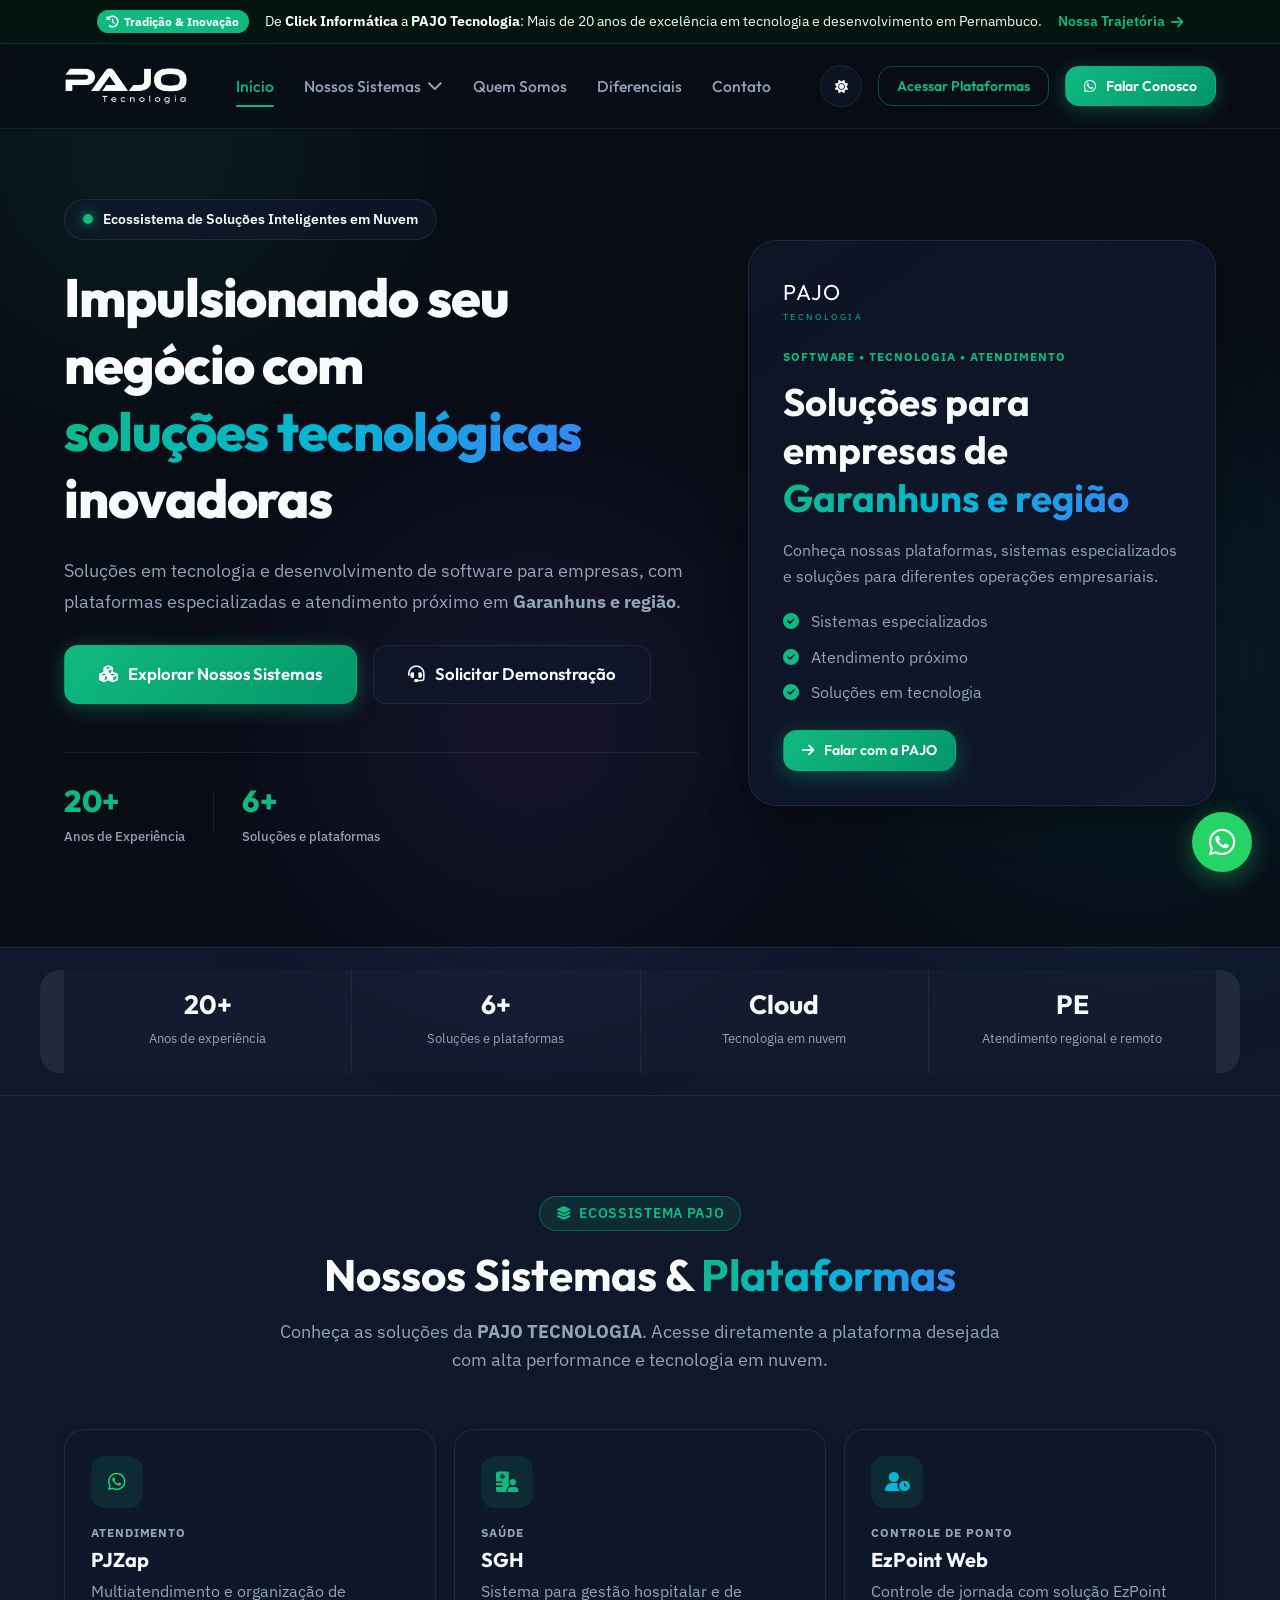
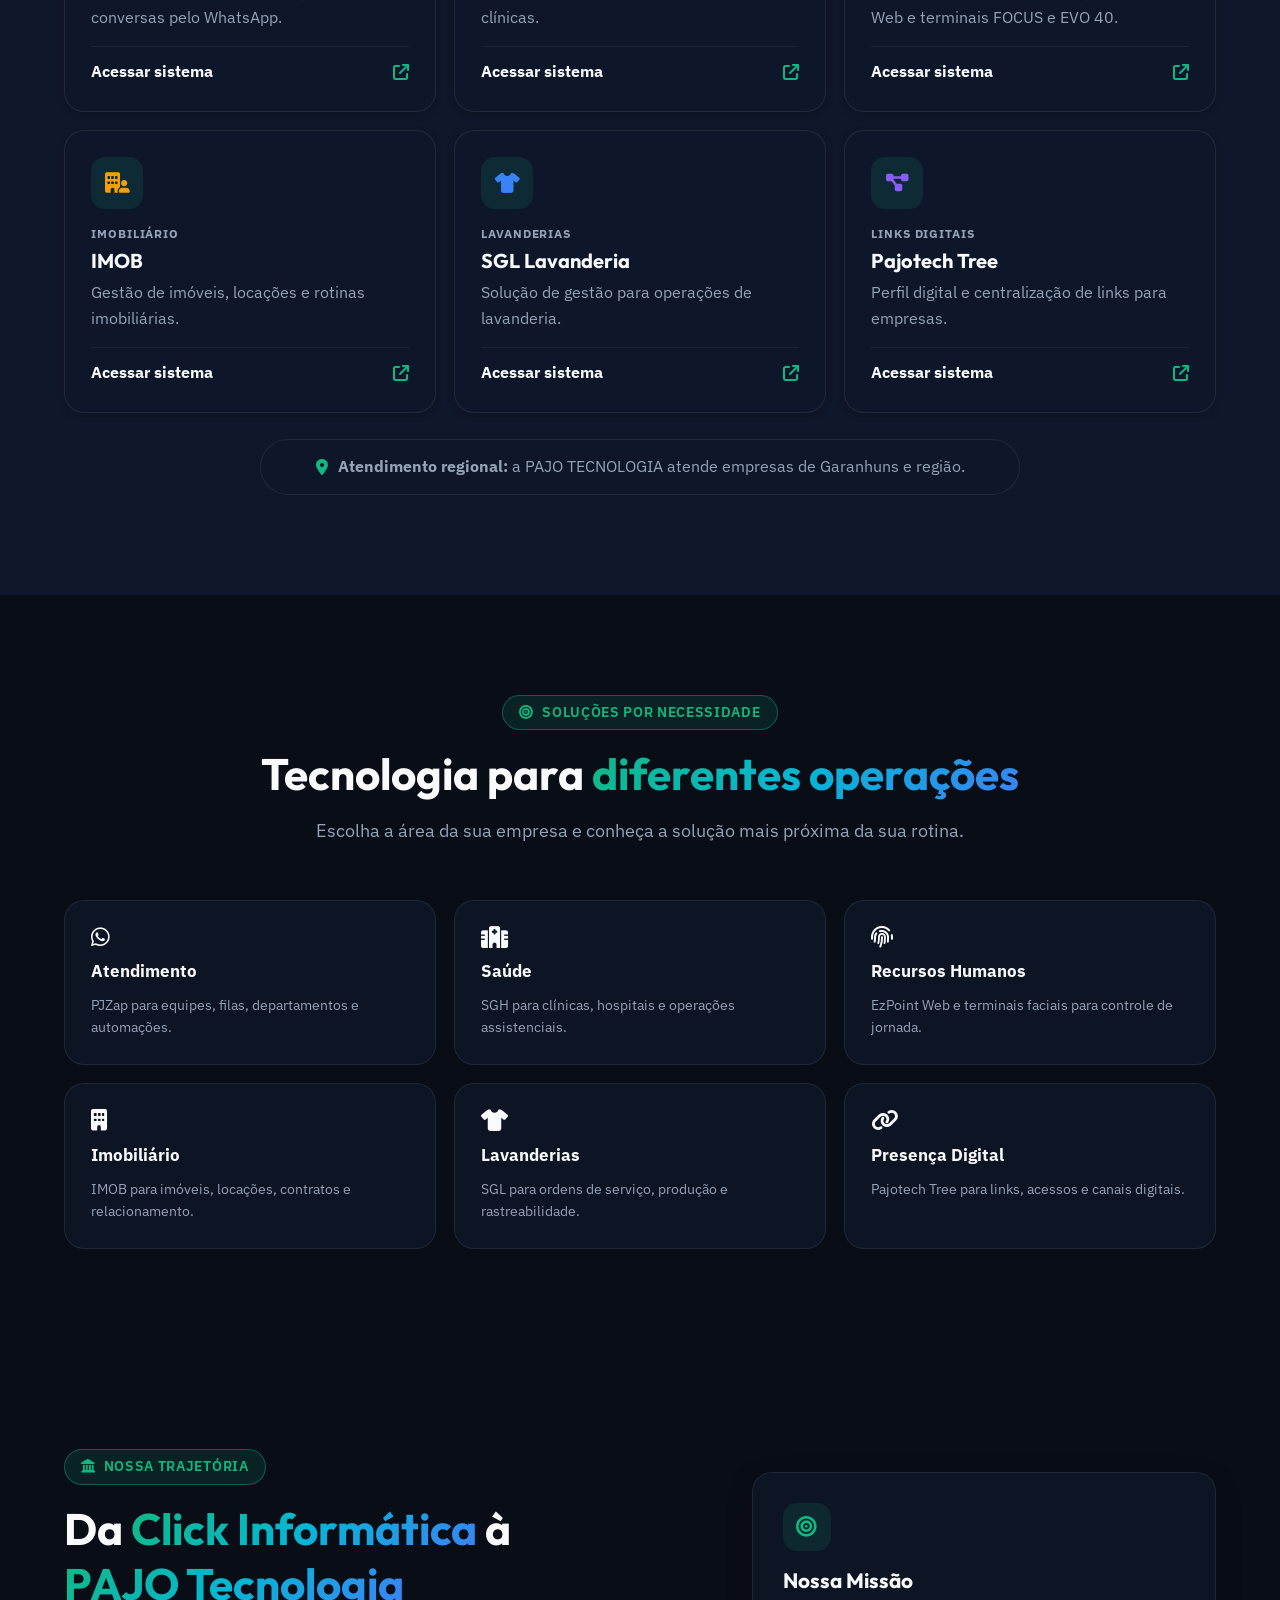
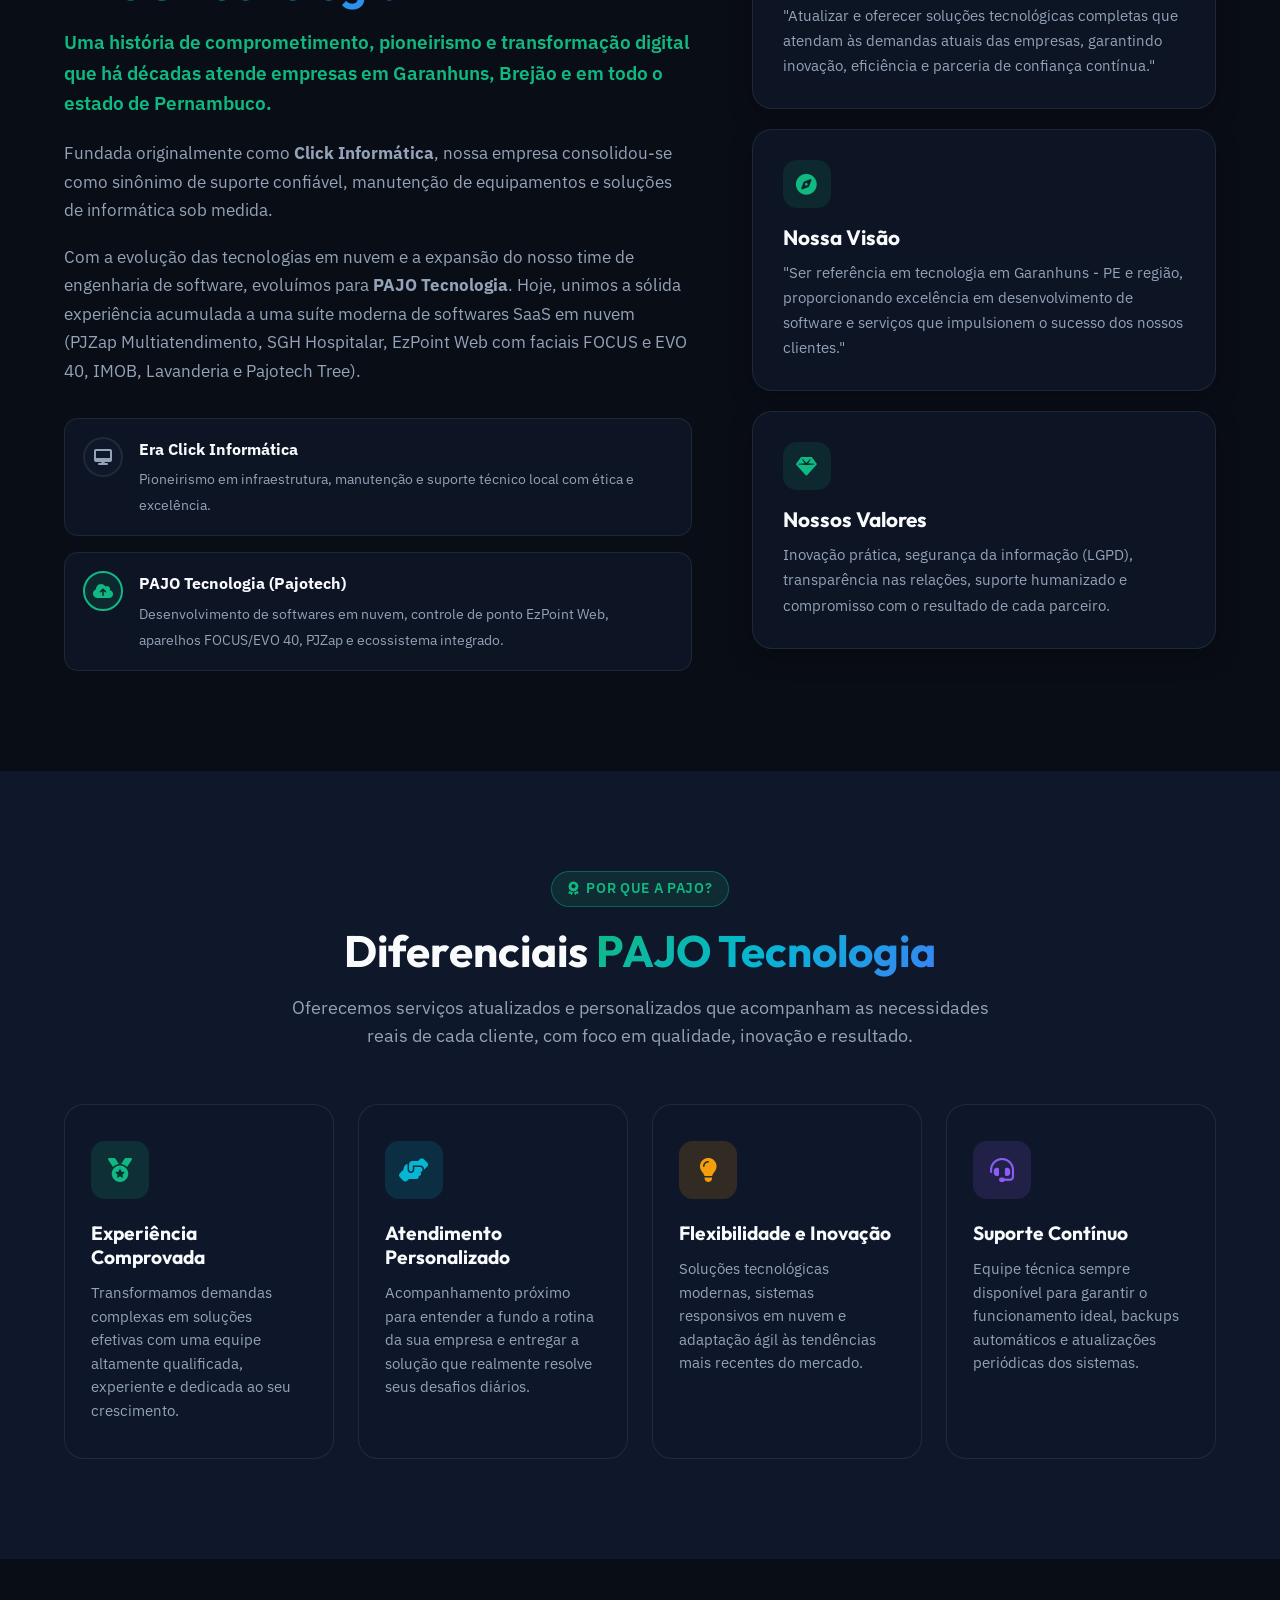
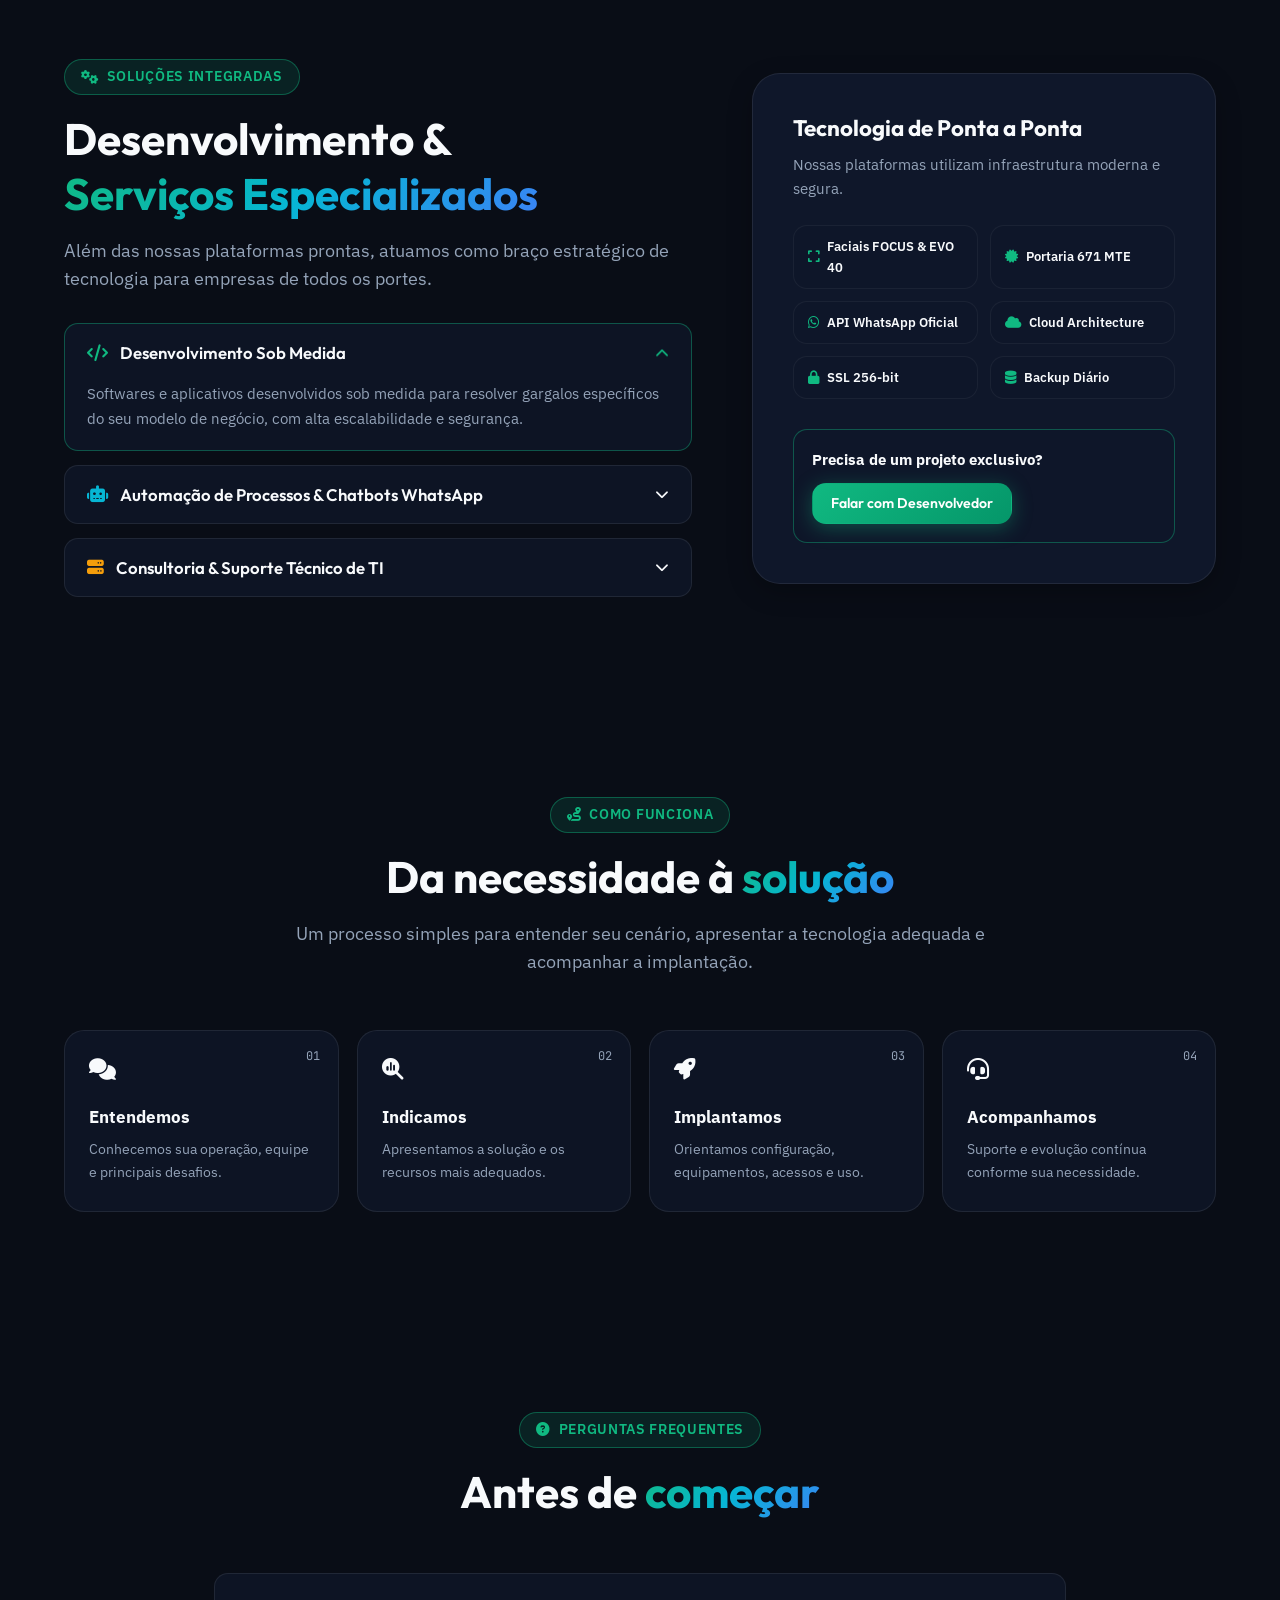
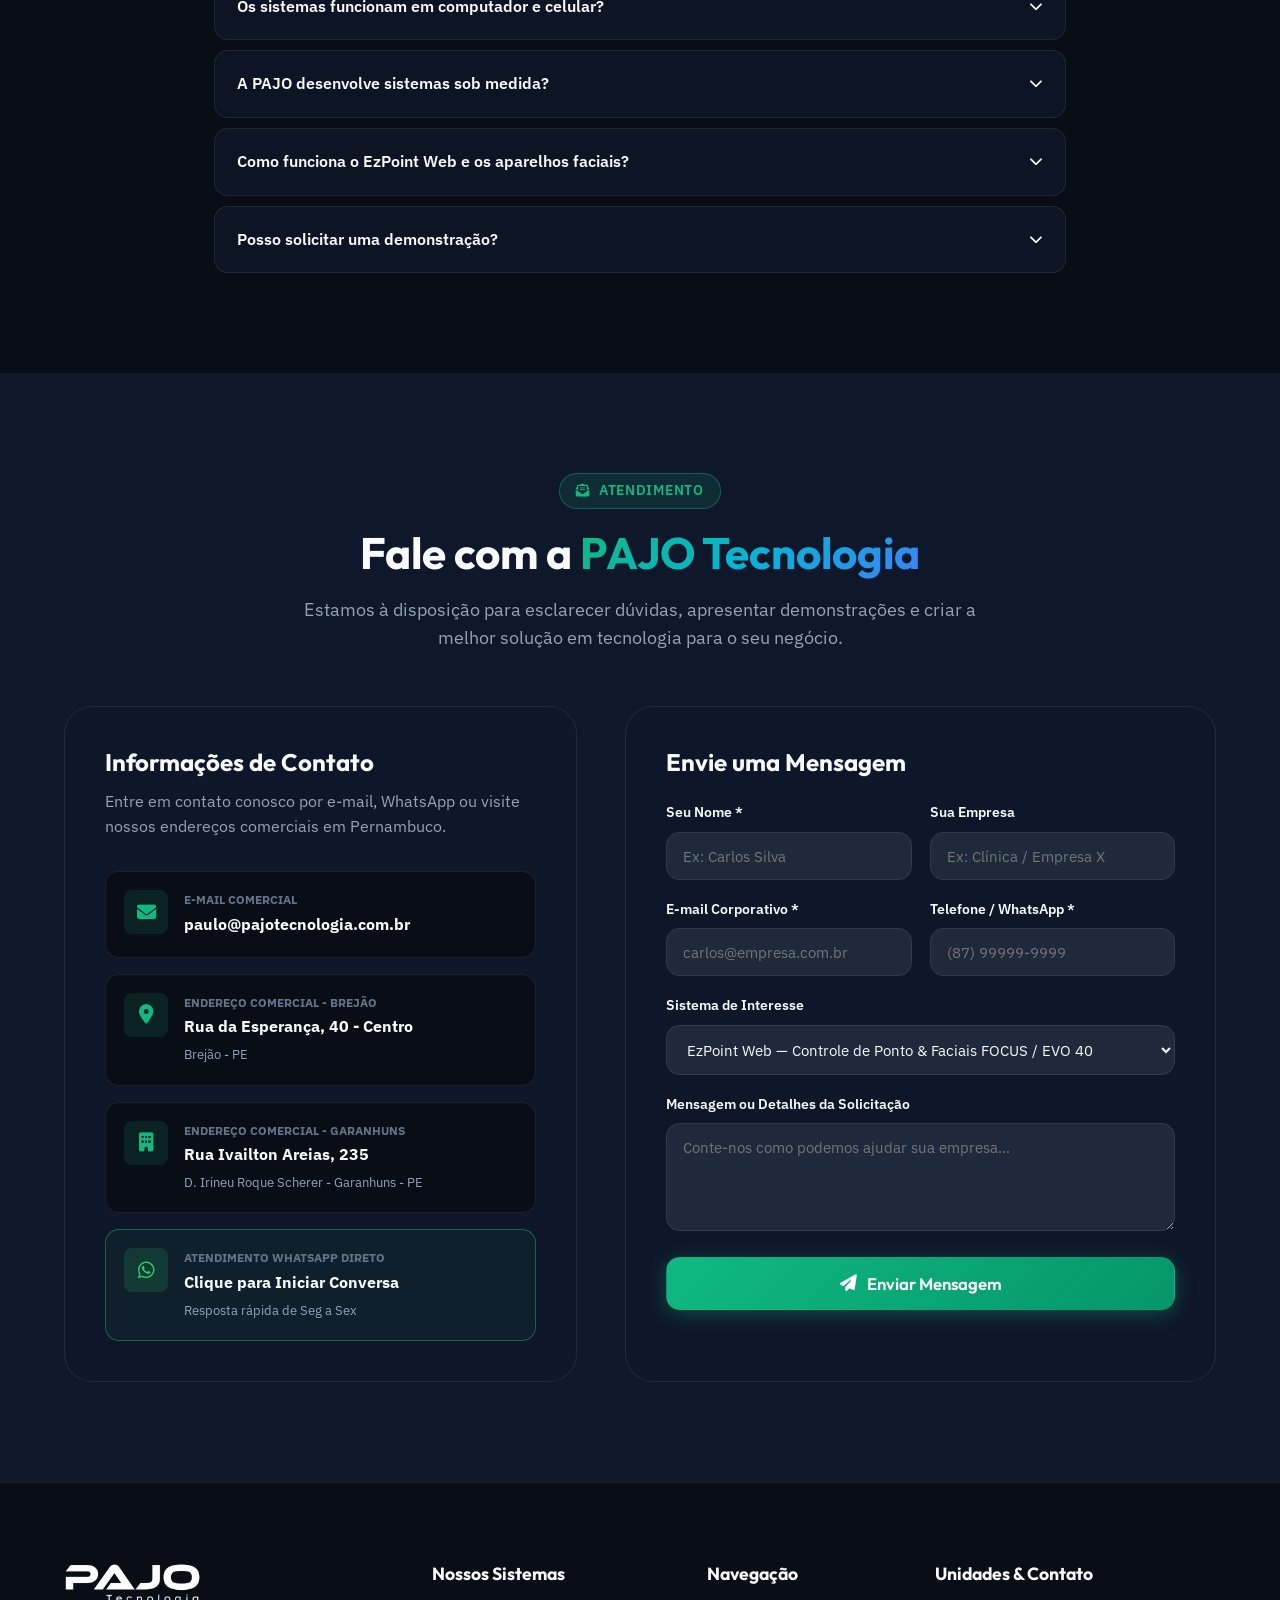
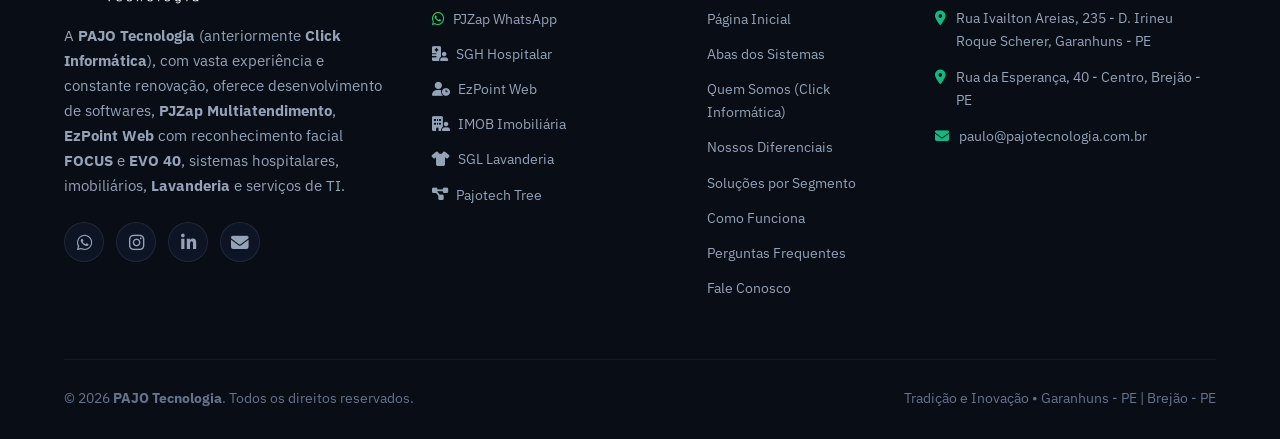
==== commit 70dd55dc: "fix(copy): update text to 'Lavanderia e serviços de TI'" ====
--- a/index.html
+++ b/index.html
@@ -326,7 +326,7 @@
                             Fundada originalmente como <strong>Click Informática</strong>, nossa empresa consolidou-se como sinônimo de suporte confiável, manutenção de equipamentos e soluções de informática sob medida.
                         </p>
                         <p class="history-body">
-                            Com a evolução das tecnologias em nuvem e a expansão do nosso time de engenharia de software, evoluímos para <strong>PAJO Tecnologia</strong>. Hoje, unimos a sólida experiência acumulada a uma suíte moderna de softwares SaaS em nuvem (PJZap Multiatendimento, SGH Hospitalar, EzPoint Web com faciais FOCUS e EVO 40, IMOB, SGL Lavanderia e Pajotech Tree).
+                            Com a evolução das tecnologias em nuvem e a expansão do nosso time de engenharia de software, evoluímos para <strong>PAJO Tecnologia</strong>. Hoje, unimos a sólida experiência acumulada a uma suíte moderna de softwares SaaS em nuvem (PJZap Multiatendimento, SGH Hospitalar, EzPoint Web com faciais FOCUS e EVO 40, IMOB, Lavanderia e Pajotech Tree).
                         </p>
 
                         <!-- Timeline Mini Cards -->
@@ -665,7 +665,7 @@
                         <img src="assets/logo-pajo.png" alt="PAJO Tecnologia" class="footer-logo-img">
                     </div>
                     <p class="footer-about-text">
-                        A <strong>PAJO Tecnologia</strong> (anteriormente <strong>Click Informática</strong>), com vasta experiência e constante renovação, oferece desenvolvimento de softwares, <strong>PJZap Multiatendimento</strong>, <strong>EzPoint Web</strong> com reconhecimento facial <strong>FOCUS</strong> e <strong>EVO 40</strong>, sistemas hospitalares, imobiliários, <strong>SGL Lavanderia</strong> e serviços de TI.
+                        A <strong>PAJO Tecnologia</strong> (anteriormente <strong>Click Informática</strong>), com vasta experiência e constante renovação, oferece desenvolvimento de softwares, <strong>PJZap Multiatendimento</strong>, <strong>EzPoint Web</strong> com reconhecimento facial <strong>FOCUS</strong> e <strong>EVO 40</strong>, sistemas hospitalares, imobiliários, <strong>Lavanderia</strong> e serviços de TI.
                     </p>
                     <div class="footer-social-links">
                         <a href="https://wa.me/5587996540551" target="_blank" rel="noopener noreferrer" title="WhatsApp"><i class="fa-brands fa-whatsapp"></i></a>
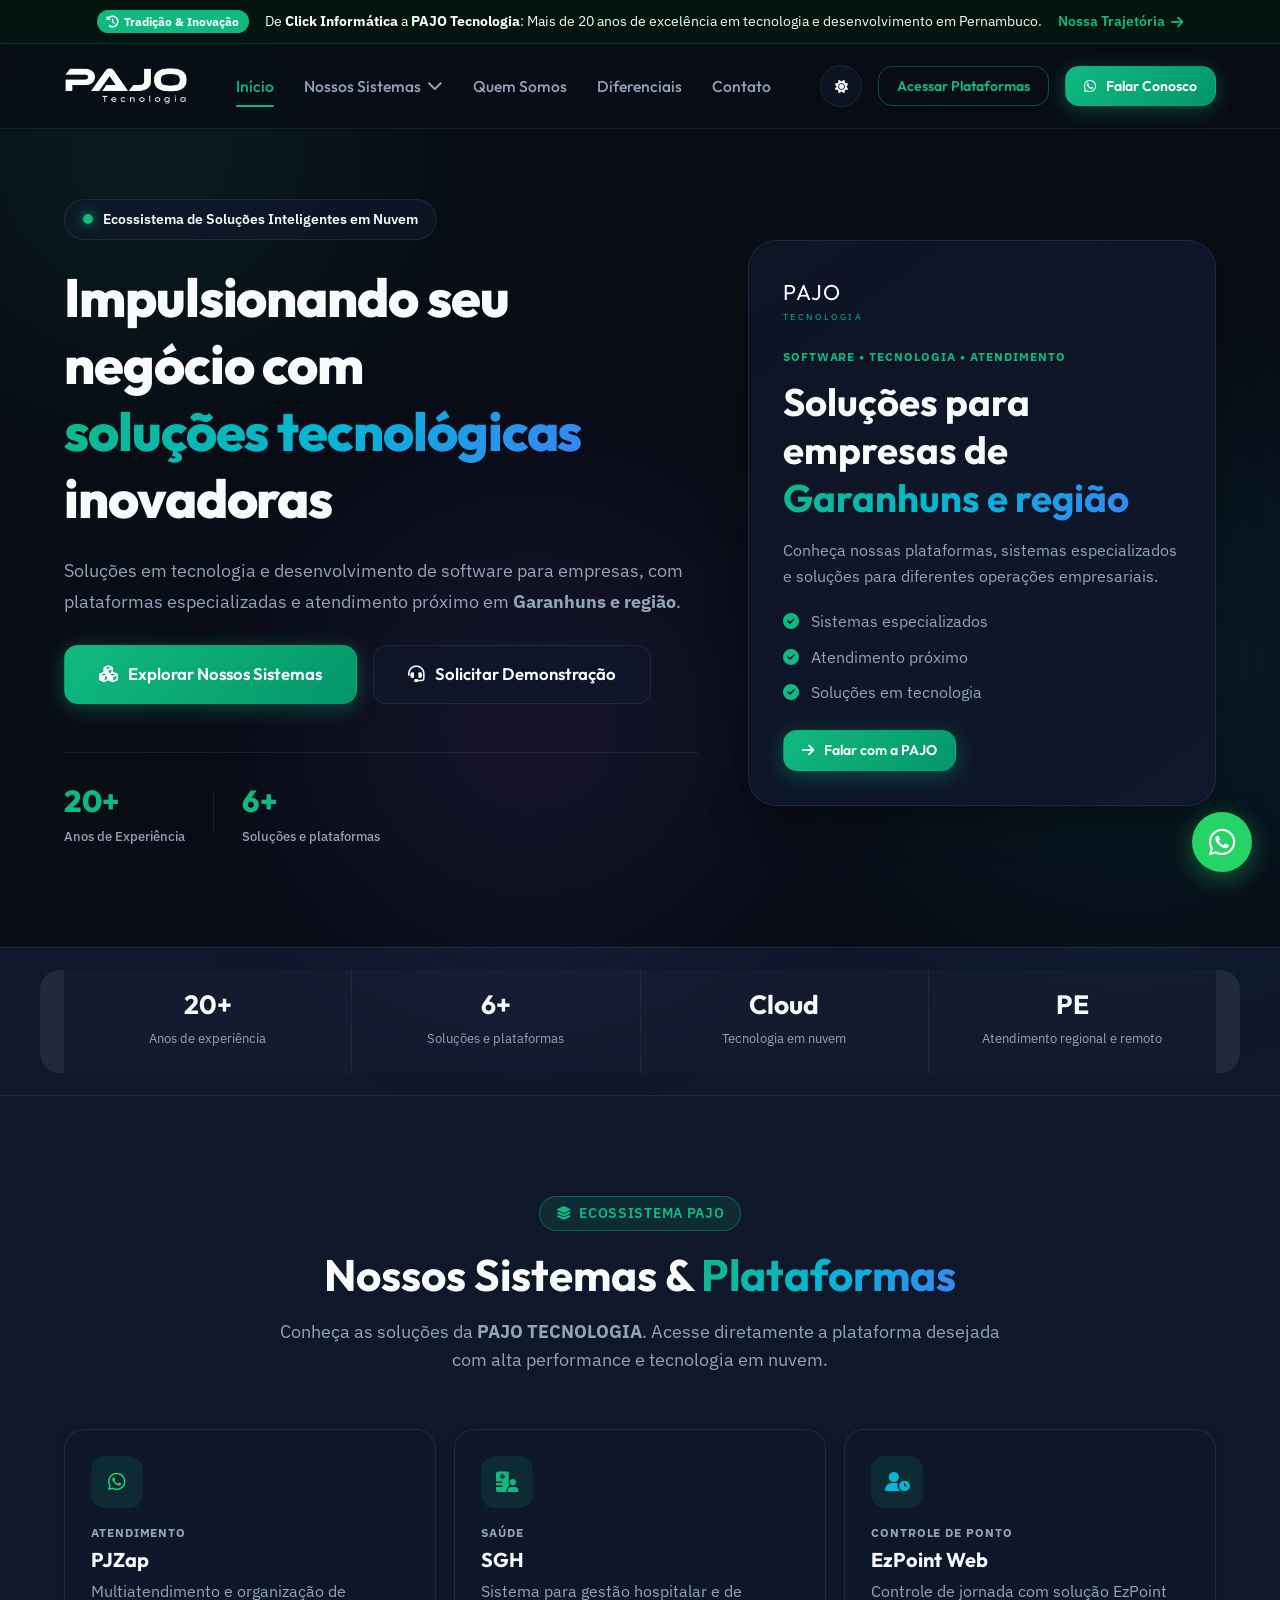
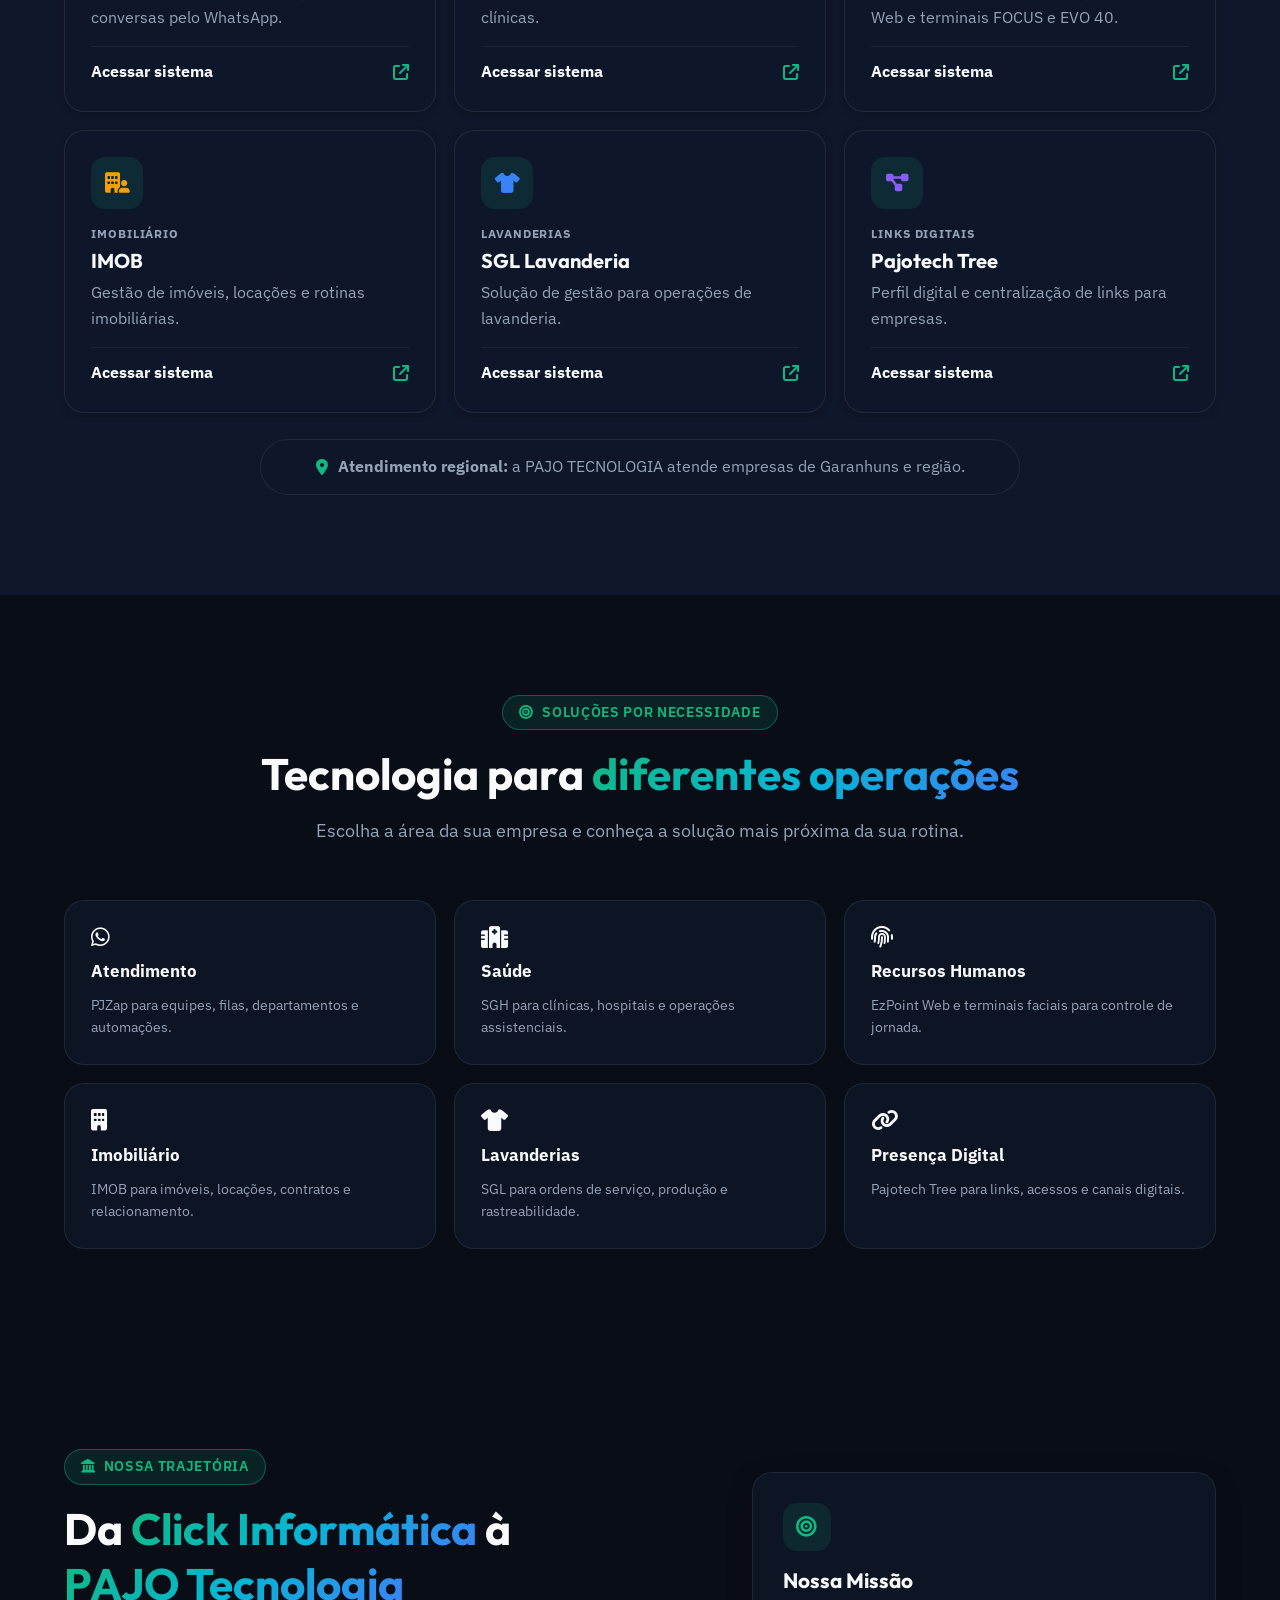
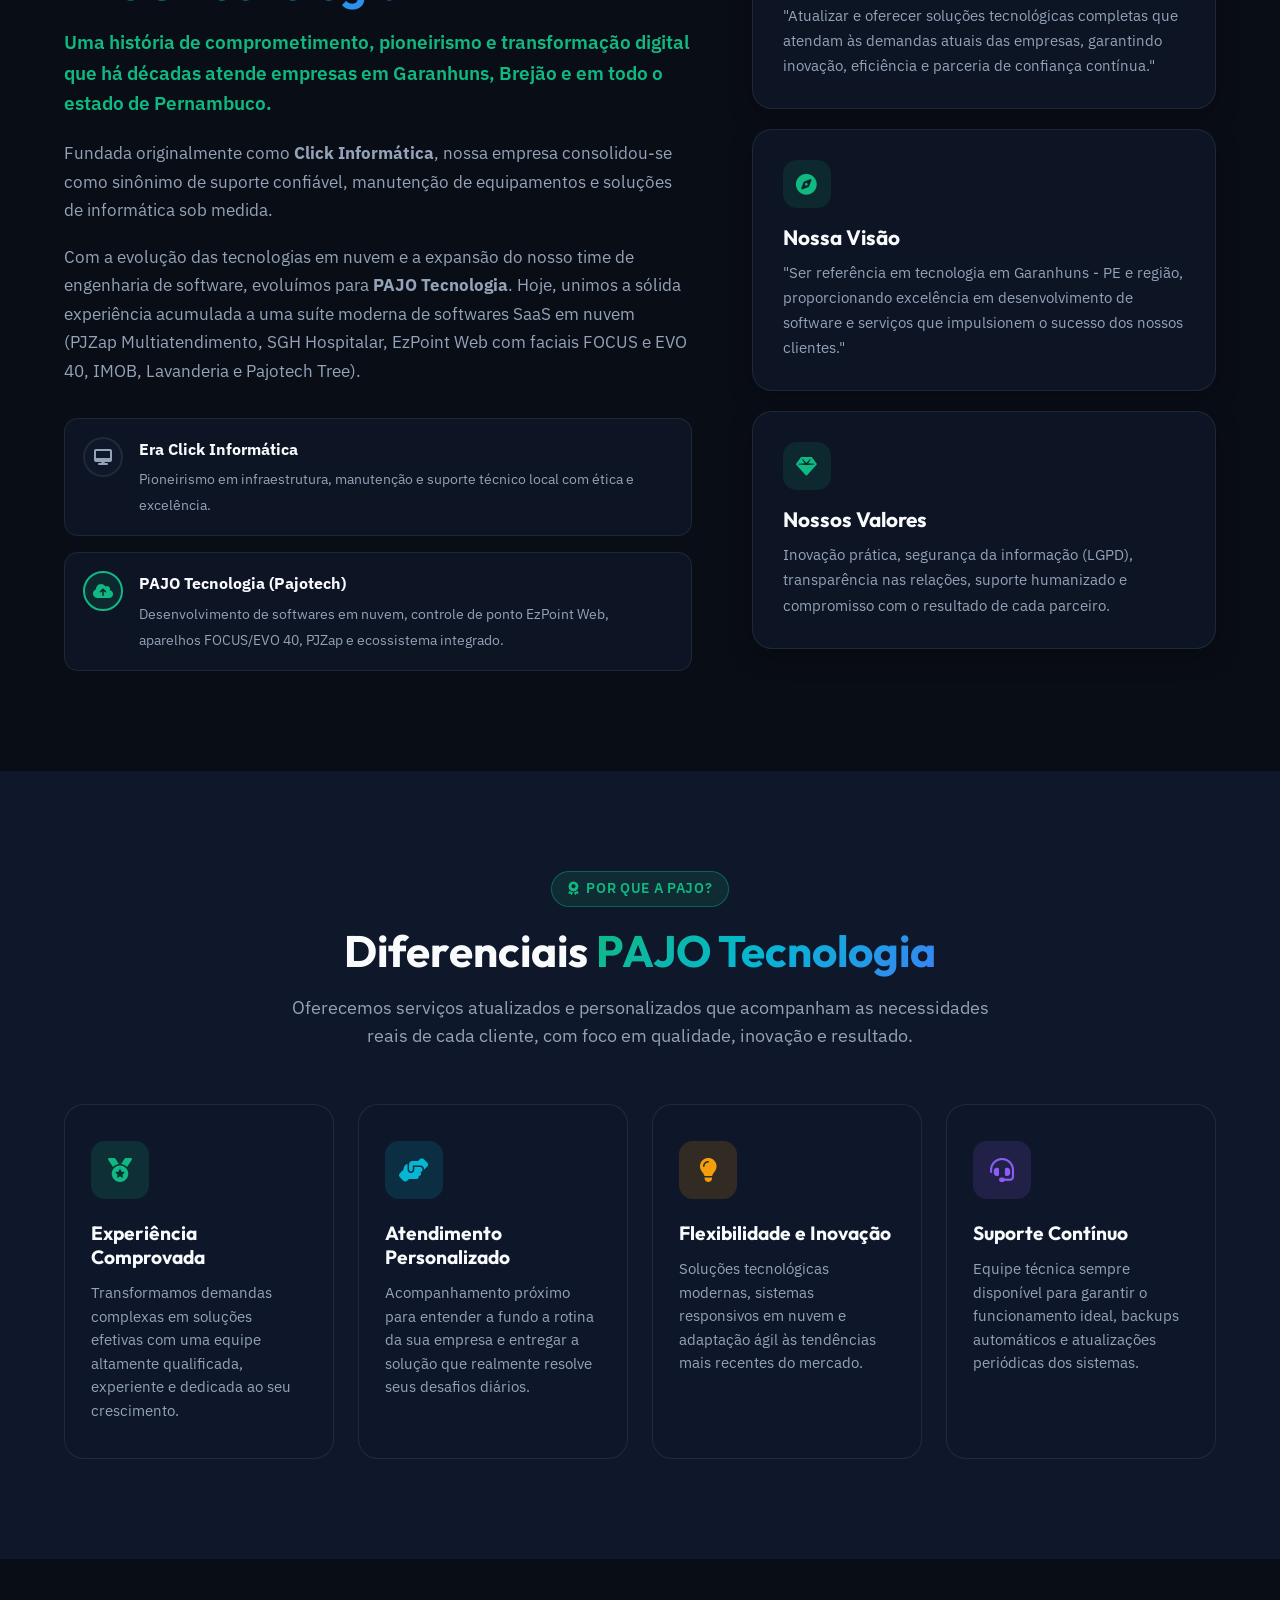
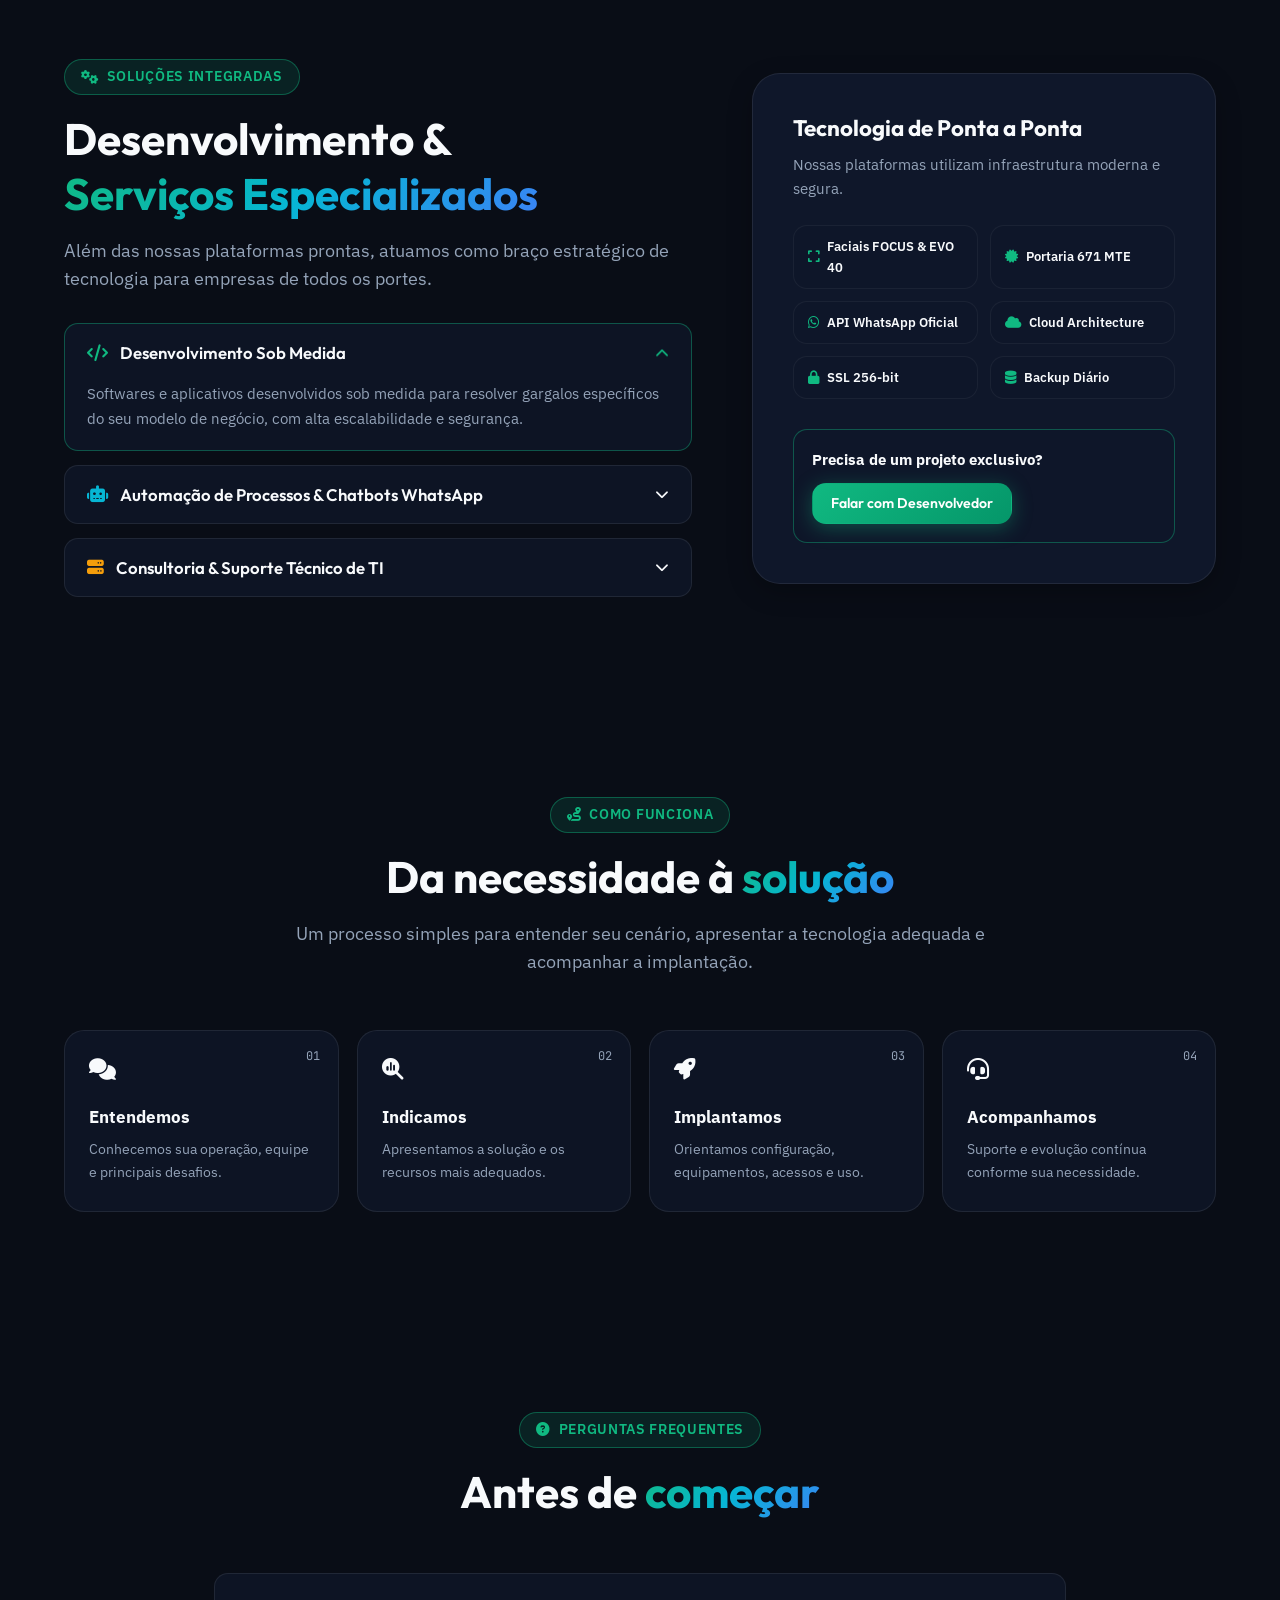
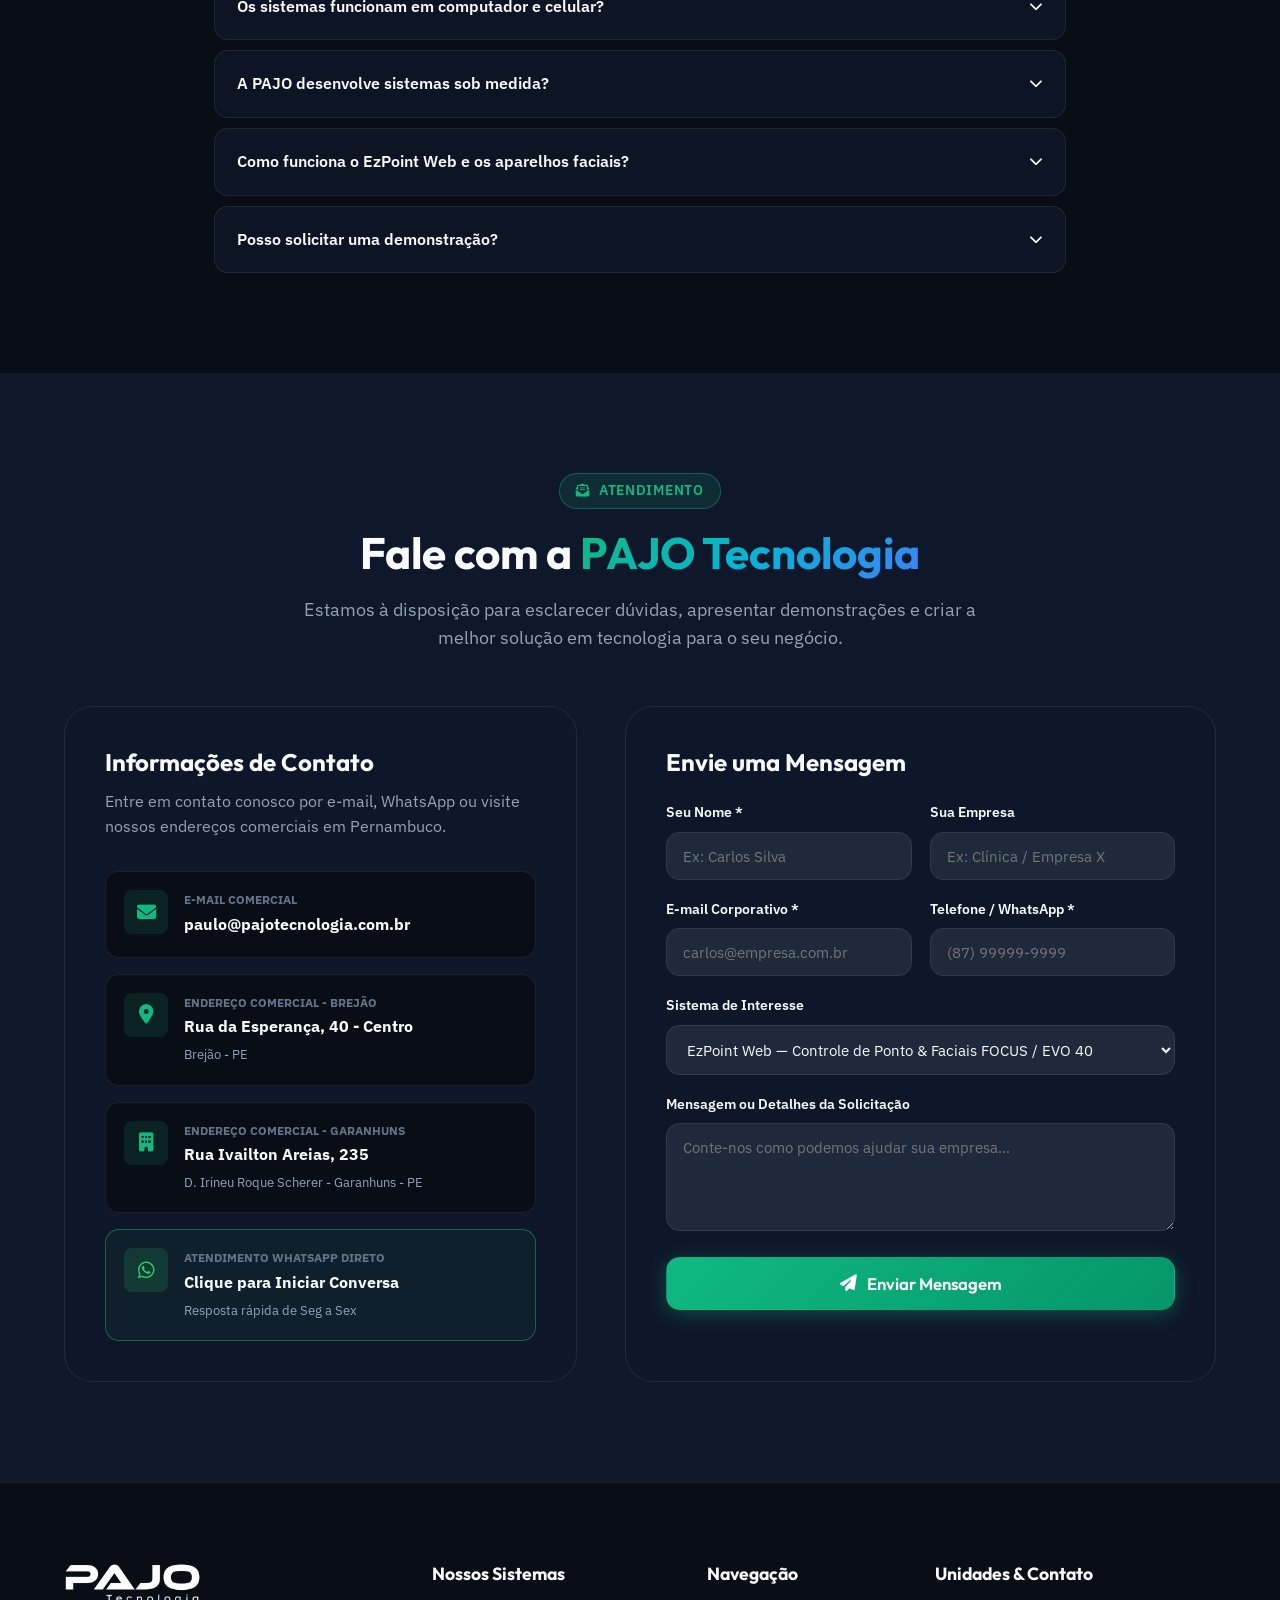
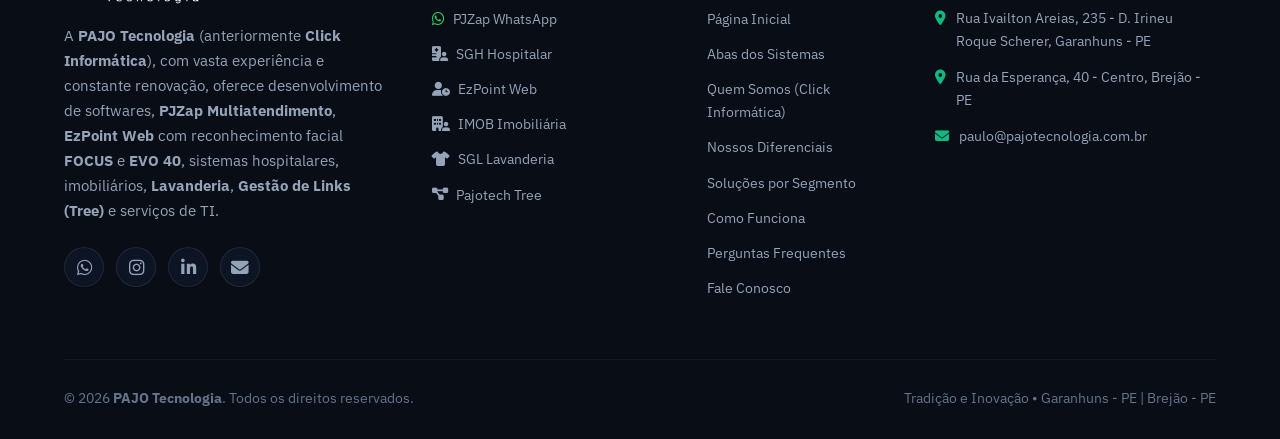
==== commit ffe4e1a9: "feat(footer): add 'Gestão de Links (Tree)' to footer description" ====
--- a/index.html
+++ b/index.html
@@ -665,7 +665,7 @@
                         <img src="assets/logo-pajo.png" alt="PAJO Tecnologia" class="footer-logo-img">
                     </div>
                     <p class="footer-about-text">
-                        A <strong>PAJO Tecnologia</strong> (anteriormente <strong>Click Informática</strong>), com vasta experiência e constante renovação, oferece desenvolvimento de softwares, <strong>PJZap Multiatendimento</strong>, <strong>EzPoint Web</strong> com reconhecimento facial <strong>FOCUS</strong> e <strong>EVO 40</strong>, sistemas hospitalares, imobiliários, <strong>Lavanderia</strong> e serviços de TI.
+                        A <strong>PAJO Tecnologia</strong> (anteriormente <strong>Click Informática</strong>), com vasta experiência e constante renovação, oferece desenvolvimento de softwares, <strong>PJZap Multiatendimento</strong>, <strong>EzPoint Web</strong> com reconhecimento facial <strong>FOCUS</strong> e <strong>EVO 40</strong>, sistemas hospitalares, imobiliários, <strong>Lavanderia</strong>, <strong>Gestão de Links (Tree)</strong> e serviços de TI.
                     </p>
                     <div class="footer-social-links">
                         <a href="https://wa.me/5587996540551" target="_blank" rel="noopener noreferrer" title="WhatsApp"><i class="fa-brands fa-whatsapp"></i></a>
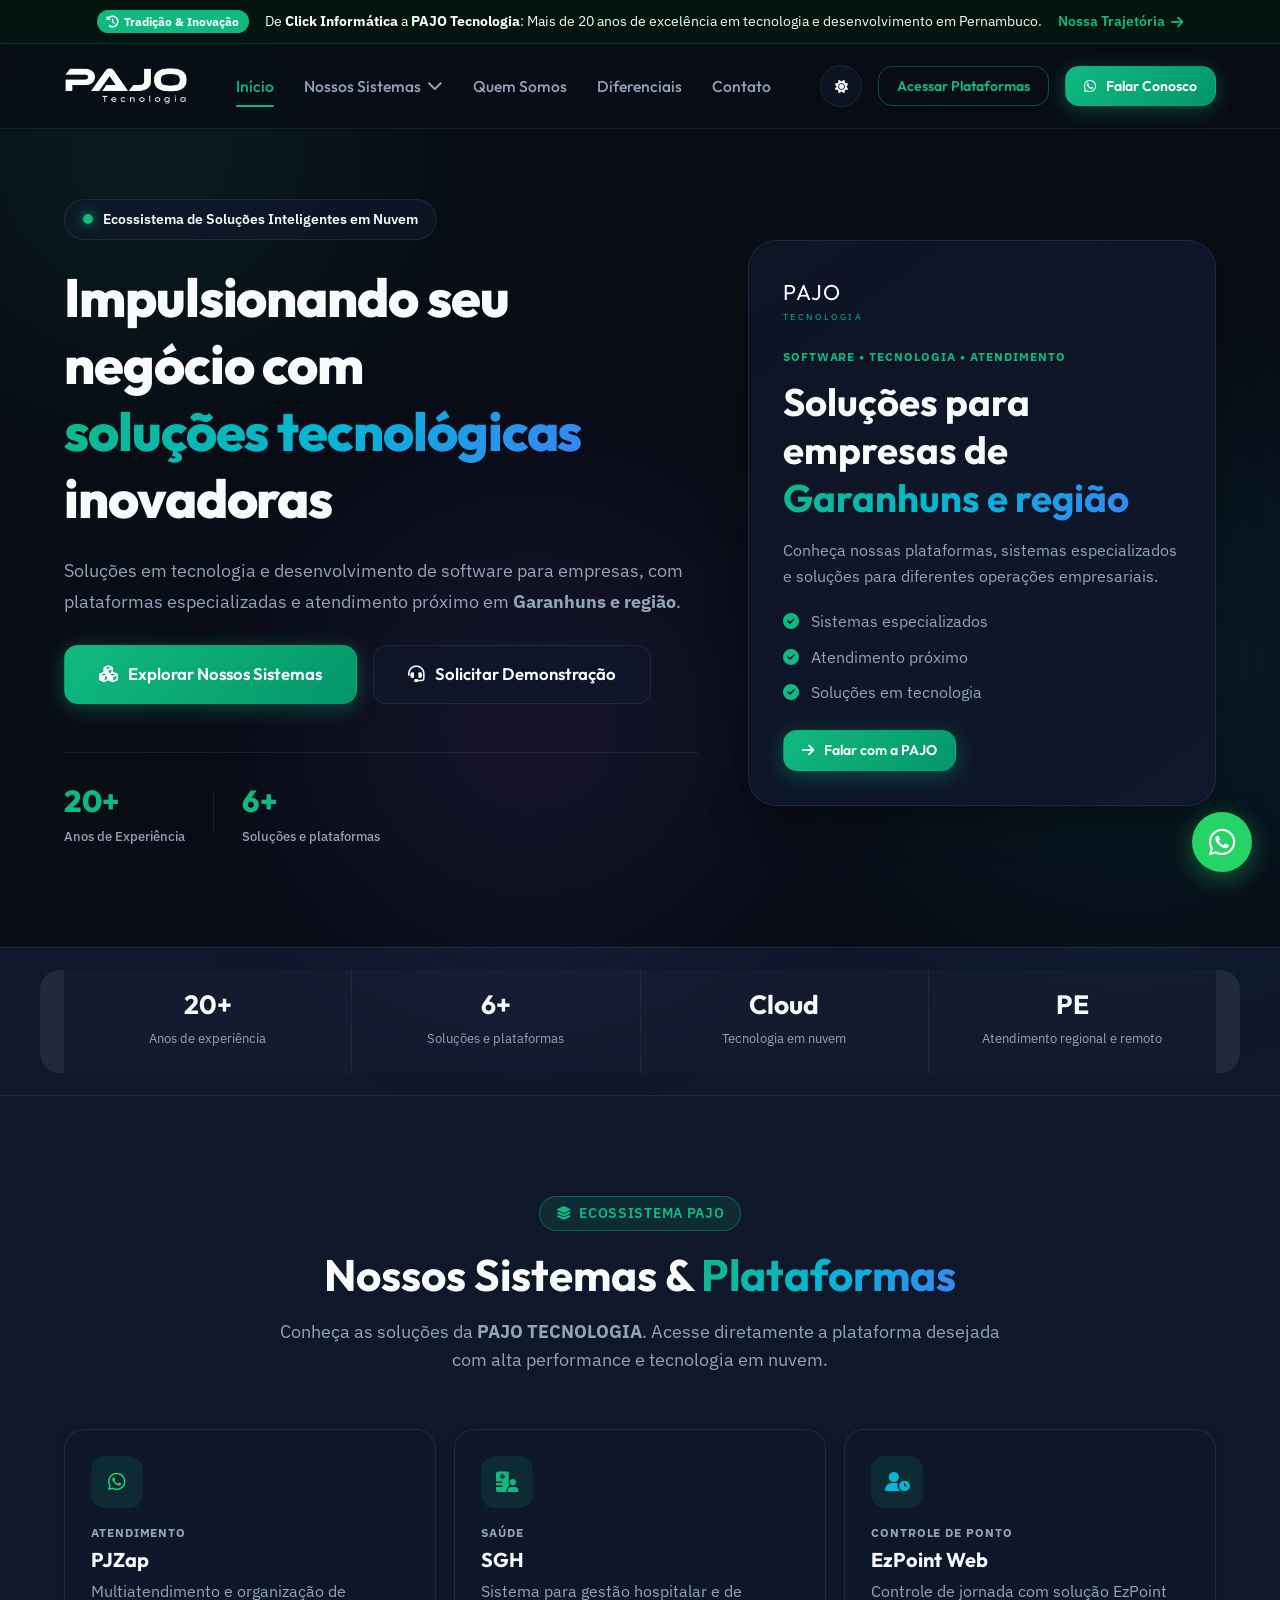
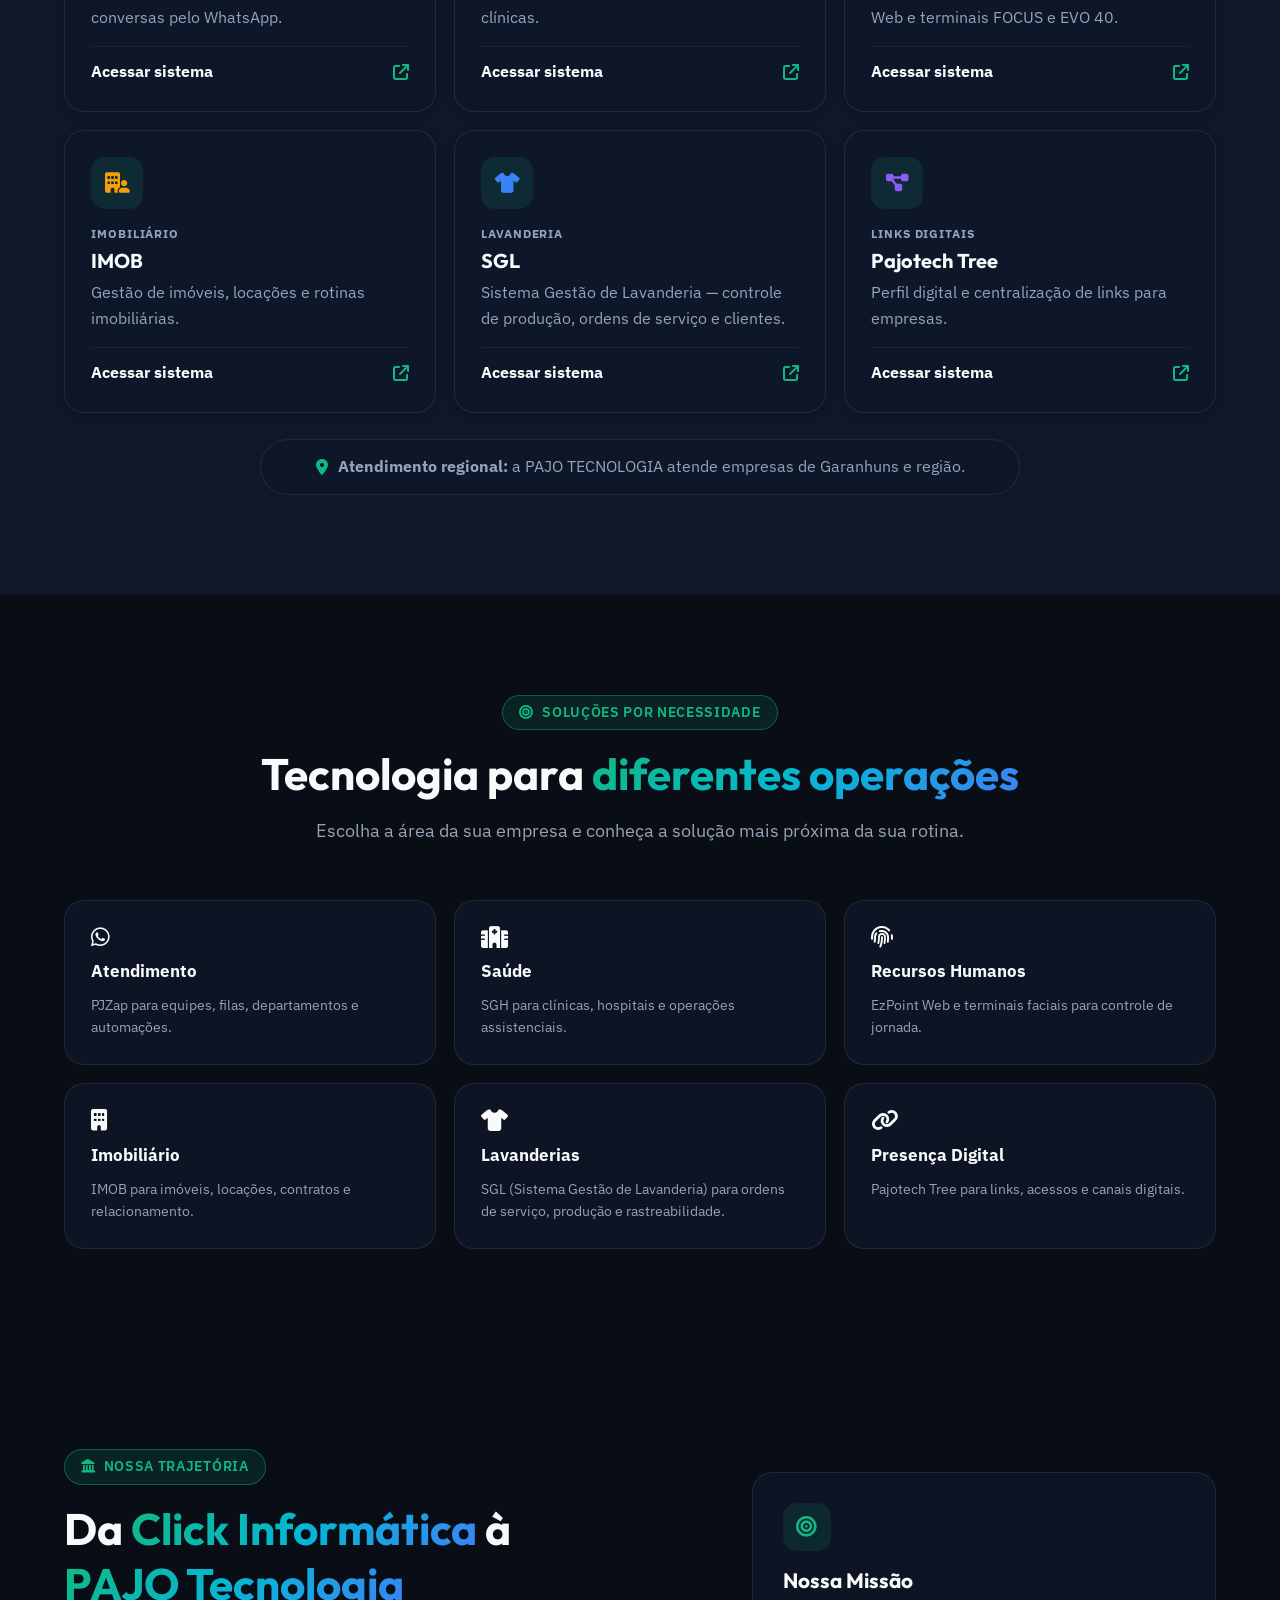
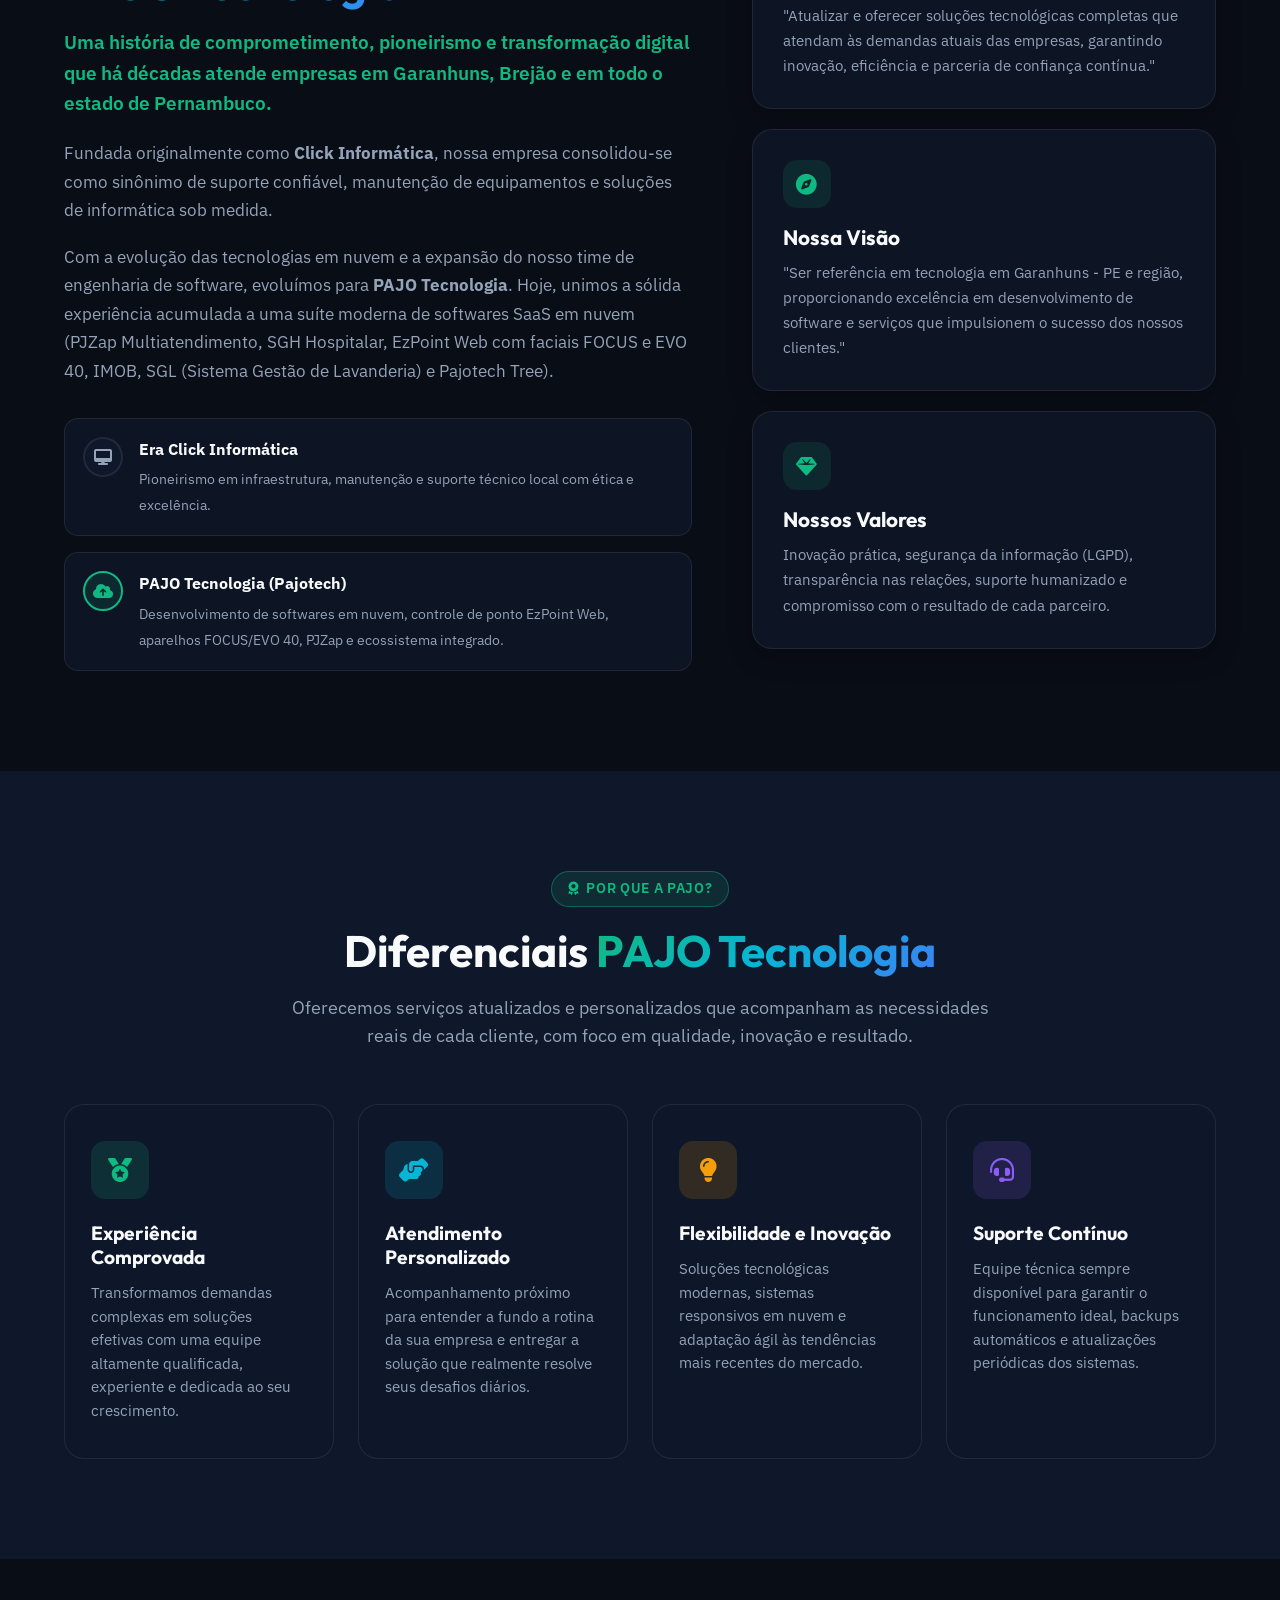
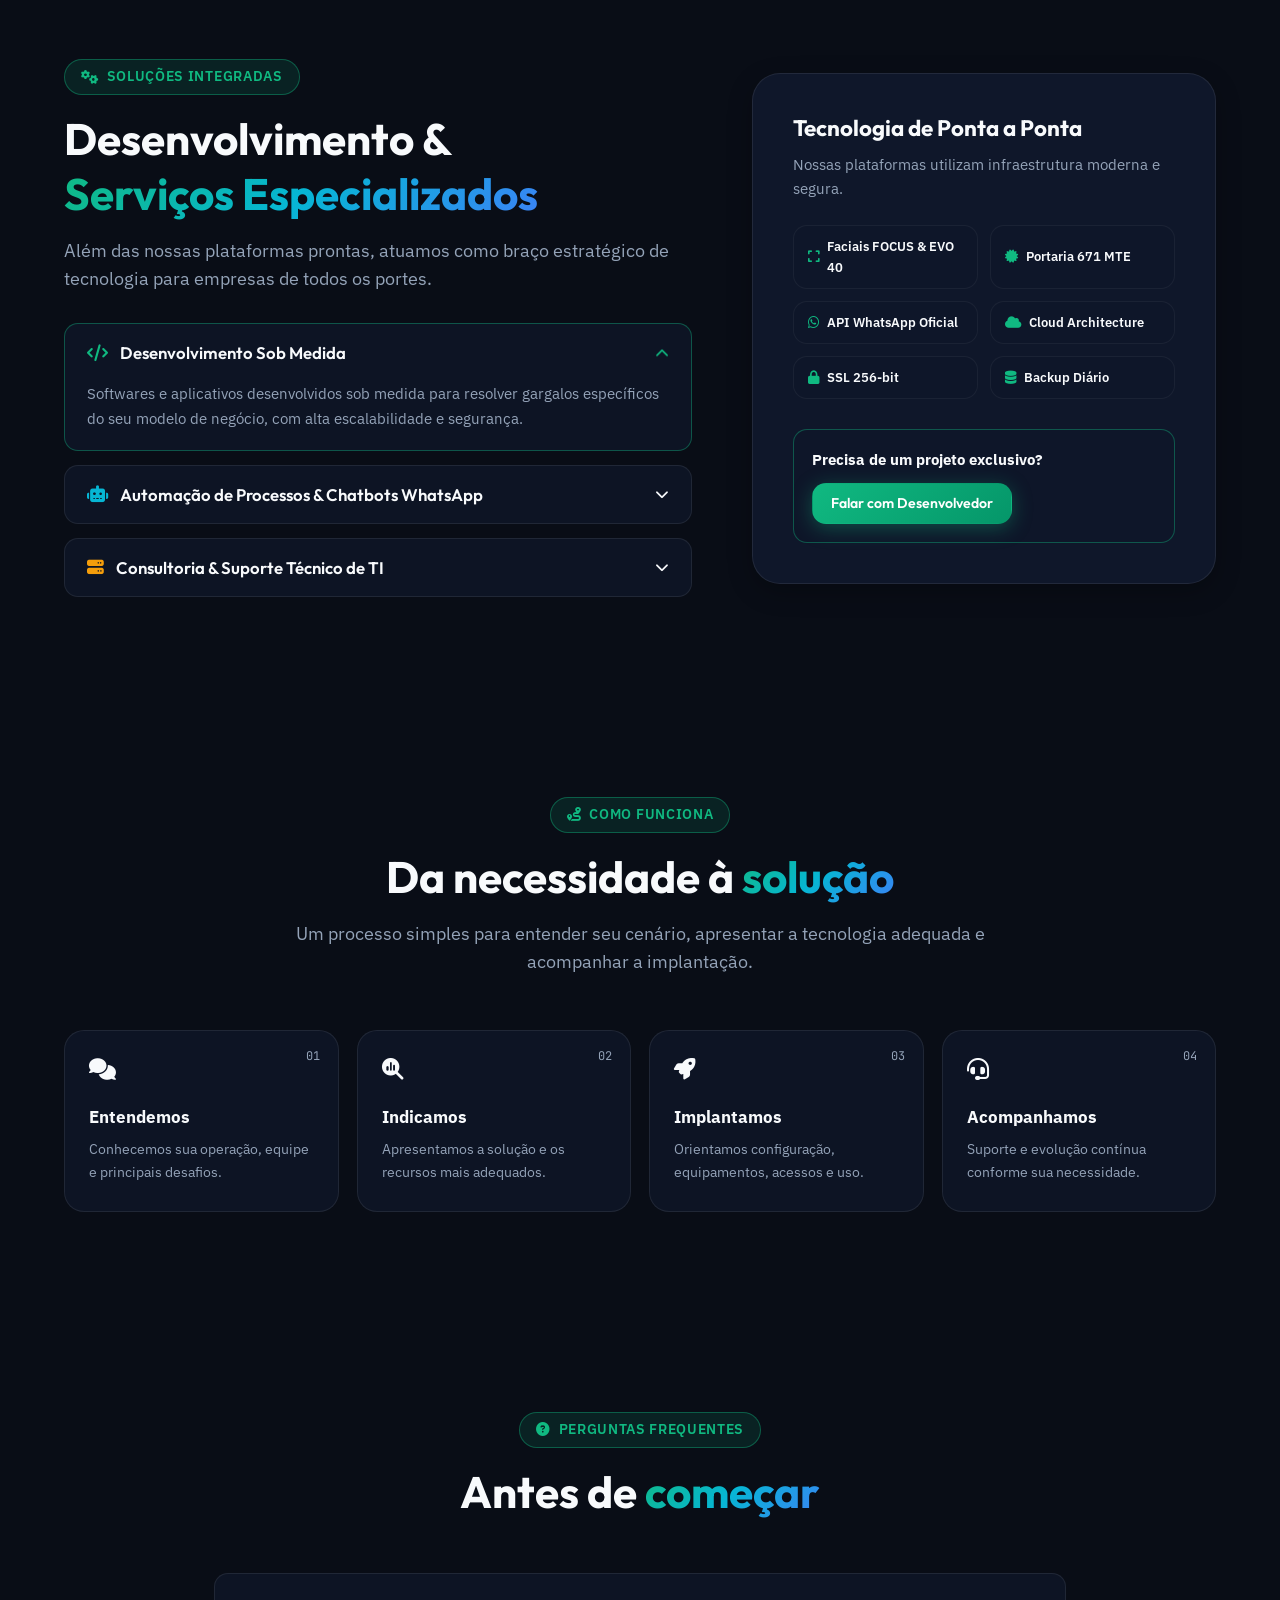
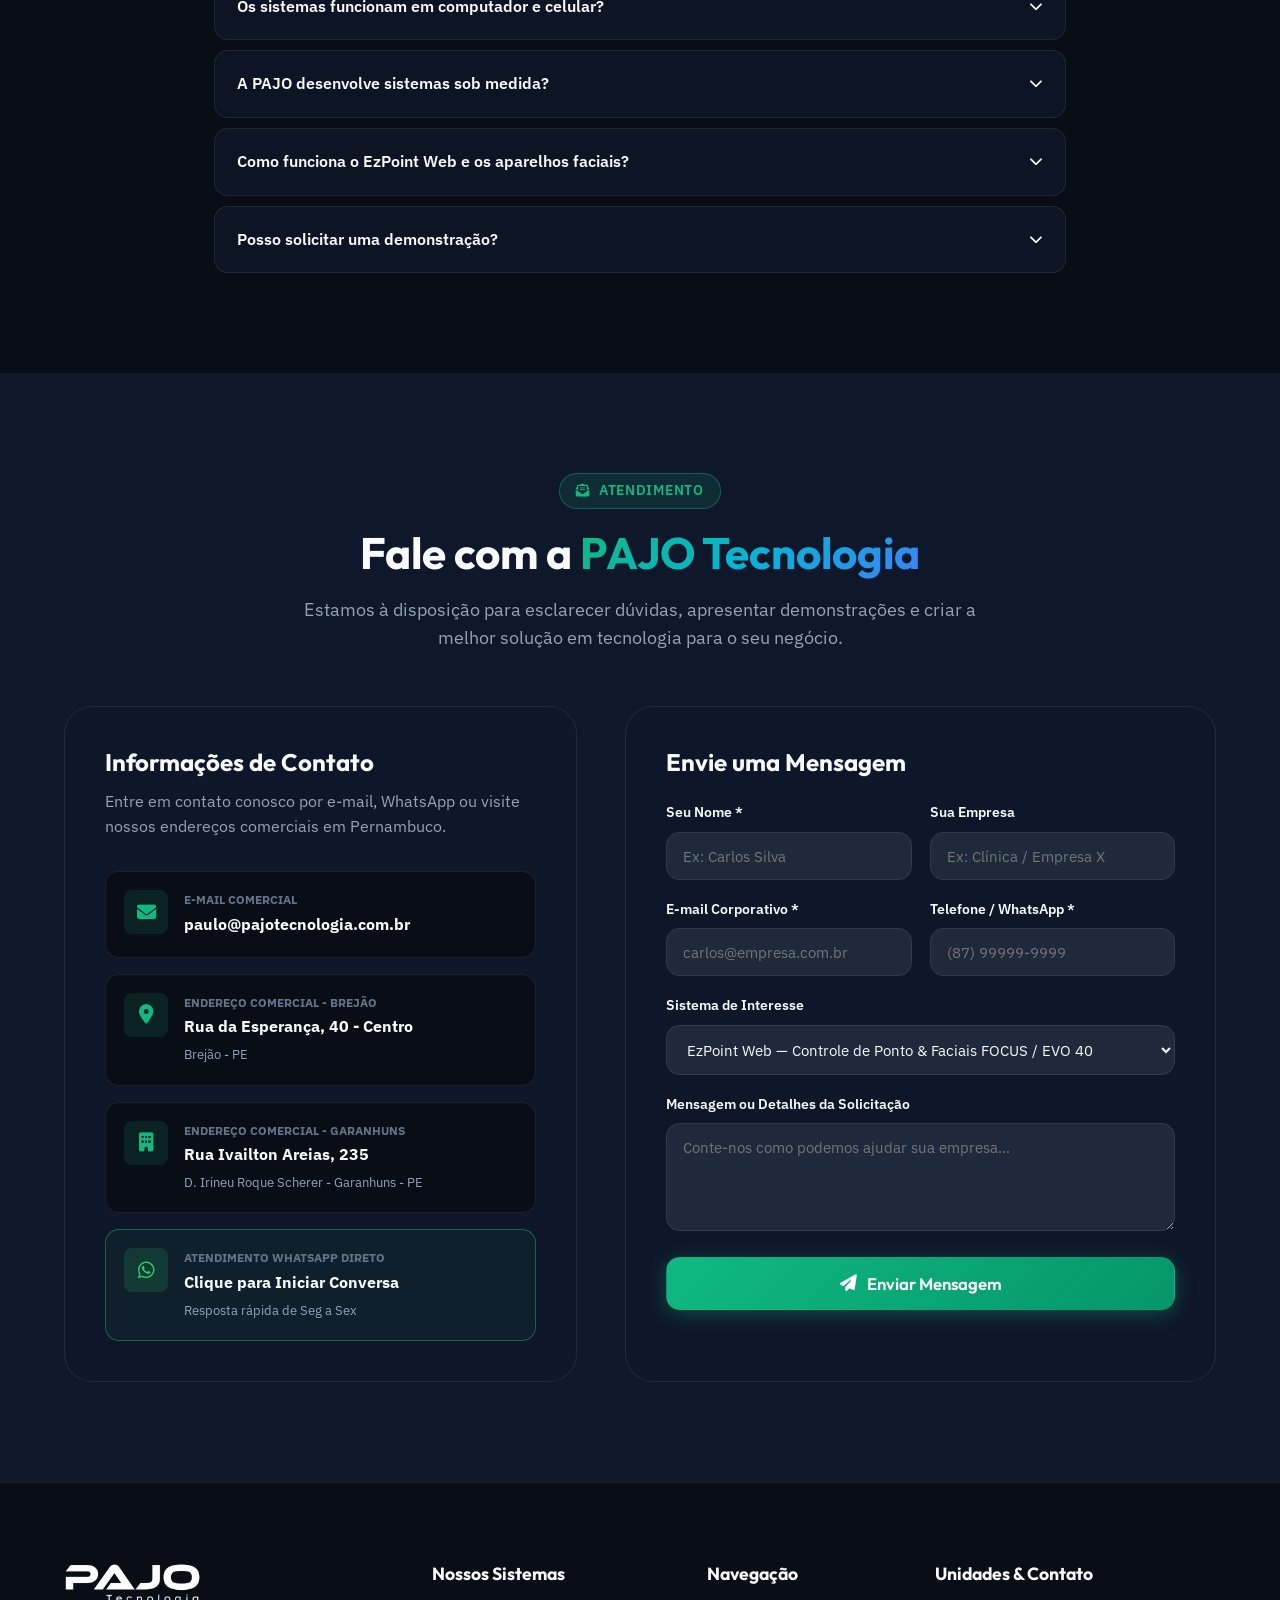
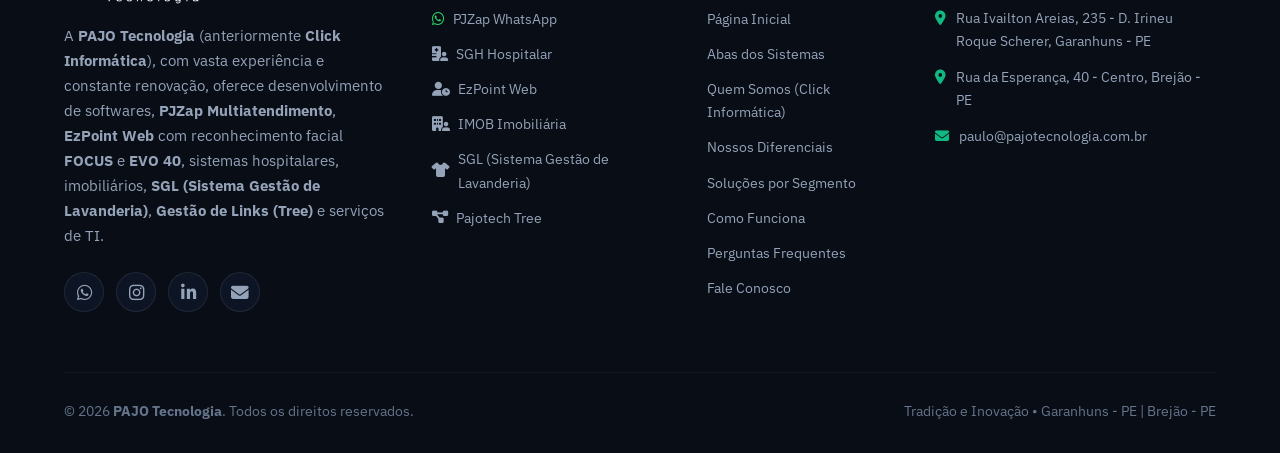
==== commit adf8da23: "fix(branding): standardize SGL system name to SGL (Sistema Gestão de Lavanderia)" ====
--- a/index.html
+++ b/index.html
@@ -92,7 +92,7 @@
                                 <a href="https://sgl.pajotech.com.br" target="_blank" rel="noopener noreferrer" class="dropdown-card">
                                     <div class="drop-icon lavanderia"><i class="fa-solid fa-shirt"></i></div>
                                     <div class="drop-info">
-                                        <strong>SGL Lavanderia</strong>
+                                        <strong>SGL (Sistema Gestão de Lavanderia)</strong>
                                         <span>Acessar plataforma <i class="fa-solid fa-arrow-up-right-from-square"></i></span>
                                     </div>
                                 </a>
@@ -148,7 +148,7 @@
                 <li><a href="https://sgh.pajotech.com.br" target="_blank" rel="noopener noreferrer" class="mobile-link"><i class="fa-solid fa-hospital-user text-emerald"></i> SGH Hospitalar</a></li>
                 <li><a href="https://ponto.pajotech.com.br" target="_blank" rel="noopener noreferrer" class="mobile-link"><i class="fa-solid fa-user-clock text-cyan"></i> EzPoint Web & Faciais FOCUS / EVO 40</a></li>
                 <li><a href="https://imob.pajotech.com.br" target="_blank" rel="noopener noreferrer" class="mobile-link"><i class="fa-solid fa-building-user text-amber"></i> IMOB Imobiliária</a></li>
-                <li><a href="https://sgl.pajotech.com.br" target="_blank" rel="noopener noreferrer" class="mobile-link"><i class="fa-solid fa-shirt text-blue"></i> SGL Lavanderia</a></li>
+                <li><a href="https://sgl.pajotech.com.br" target="_blank" rel="noopener noreferrer" class="mobile-link"><i class="fa-solid fa-shirt text-blue"></i> SGL (Sistema Gestão de Lavanderia)</a></li>
                 <li><a href="https://tree.pajotech.com.br" target="_blank" rel="noopener noreferrer" class="mobile-link"><i class="fa-solid fa-diagram-project text-purple"></i> Pajotech Tree</a></li>
                 <li class="mobile-category">INSTITUCIONAL</li>
                 <li><a href="#historia" class="mobile-link" onclick="closeDrawer()">Quem Somos (Click Informática)</a></li>
@@ -277,7 +277,7 @@
                     </a>
                     <a class="system-catalog-card lavanderia" href="https://sgl.pajotech.com.br" target="_blank" rel="noopener noreferrer">
                         <div class="system-catalog-icon"><i class="fa-solid fa-shirt"></i></div>
-                        <div><span class="system-catalog-kicker">Lavanderias</span><h3>SGL Lavanderia</h3><p>Solução de gestão para operações de lavanderia.</p></div>
+                        <div><span class="system-catalog-kicker">Lavanderia</span><h3>SGL</h3><p>Sistema Gestão de Lavanderia — controle de produção, ordens de serviço e clientes.</p></div>
                         <span class="system-catalog-link">Acessar sistema <i class="fa-solid fa-arrow-up-right-from-square"></i></span>
                     </a>
                     <a class="system-catalog-card tree" href="https://tree.pajotech.com.br" target="_blank" rel="noopener noreferrer">
@@ -306,7 +306,7 @@
                     <a class="segment-card" href="https://sgh.pajotech.com.br" target="_blank" rel="noopener noreferrer"><i class="fa-solid fa-hospital"></i><strong>Saúde</strong><span>SGH para clínicas, hospitais e operações assistenciais.</span></a>
                     <a class="segment-card" href="https://ponto.pajotech.com.br" target="_blank" rel="noopener noreferrer"><i class="fa-solid fa-fingerprint"></i><strong>Recursos Humanos</strong><span>EzPoint Web e terminais faciais para controle de jornada.</span></a>
                     <a class="segment-card" href="https://imob.pajotech.com.br" target="_blank" rel="noopener noreferrer"><i class="fa-solid fa-building"></i><strong>Imobiliário</strong><span>IMOB para imóveis, locações, contratos e relacionamento.</span></a>
-                    <a class="segment-card" href="https://sgl.pajotech.com.br" target="_blank" rel="noopener noreferrer"><i class="fa-solid fa-shirt"></i><strong>Lavanderias</strong><span>SGL para ordens de serviço, produção e rastreabilidade.</span></a>
+                    <a class="segment-card" href="https://sgl.pajotech.com.br" target="_blank" rel="noopener noreferrer"><i class="fa-solid fa-shirt"></i><strong>Lavanderias</strong><span>SGL (Sistema Gestão de Lavanderia) para ordens de serviço, produção e rastreabilidade.</span></a>
                     <a class="segment-card" href="https://tree.pajotech.com.br" target="_blank" rel="noopener noreferrer"><i class="fa-solid fa-link"></i><strong>Presença Digital</strong><span>Pajotech Tree para links, acessos e canais digitais.</span></a>
                 </div>
             </div>
@@ -326,7 +326,7 @@
                             Fundada originalmente como <strong>Click Informática</strong>, nossa empresa consolidou-se como sinônimo de suporte confiável, manutenção de equipamentos e soluções de informática sob medida.
                         </p>
                         <p class="history-body">
-                            Com a evolução das tecnologias em nuvem e a expansão do nosso time de engenharia de software, evoluímos para <strong>PAJO Tecnologia</strong>. Hoje, unimos a sólida experiência acumulada a uma suíte moderna de softwares SaaS em nuvem (PJZap Multiatendimento, SGH Hospitalar, EzPoint Web com faciais FOCUS e EVO 40, IMOB, Lavanderia e Pajotech Tree).
+                            Com a evolução das tecnologias em nuvem e a expansão do nosso time de engenharia de software, evoluímos para <strong>PAJO Tecnologia</strong>. Hoje, unimos a sólida experiência acumulada a uma suíte moderna de softwares SaaS em nuvem (PJZap Multiatendimento, SGH Hospitalar, EzPoint Web com faciais FOCUS e EVO 40, IMOB, SGL (Sistema Gestão de Lavanderia) e Pajotech Tree).
                         </p>
 
                         <!-- Timeline Mini Cards -->
@@ -630,7 +630,7 @@
                                     <option value="PJZap">PJZap — Multiatendimento WhatsApp</option>
                                     <option value="SGH">SGH — Sistema Hospitalar & Clínicas</option>
                                     <option value="IMOB">IMOB — Gestão Imobiliária & Locação</option>
-                                    <option value="SGL Lavanderia">SGL — Sistema para Lavanderias</option>
+                                    <option value="SGL (Sistema Gestão de Lavanderia)">SGL — Sistema Gestão de Lavanderia</option>
                                     <option value="Tree">Pajotech Tree — Central de Links</option>
                                     <option value="Desenvolvimento">Desenvolvimento Sob Medida / Outro</option>
                                 </select>
@@ -665,7 +665,7 @@
                         <img src="assets/logo-pajo.png" alt="PAJO Tecnologia" class="footer-logo-img">
                     </div>
                     <p class="footer-about-text">
-                        A <strong>PAJO Tecnologia</strong> (anteriormente <strong>Click Informática</strong>), com vasta experiência e constante renovação, oferece desenvolvimento de softwares, <strong>PJZap Multiatendimento</strong>, <strong>EzPoint Web</strong> com reconhecimento facial <strong>FOCUS</strong> e <strong>EVO 40</strong>, sistemas hospitalares, imobiliários, <strong>Lavanderia</strong>, <strong>Gestão de Links (Tree)</strong> e serviços de TI.
+                        A <strong>PAJO Tecnologia</strong> (anteriormente <strong>Click Informática</strong>), com vasta experiência e constante renovação, oferece desenvolvimento de softwares, <strong>PJZap Multiatendimento</strong>, <strong>EzPoint Web</strong> com reconhecimento facial <strong>FOCUS</strong> e <strong>EVO 40</strong>, sistemas hospitalares, imobiliários, <strong>SGL (Sistema Gestão de Lavanderia)</strong>, <strong>Gestão de Links (Tree)</strong> e serviços de TI.
                     </p>
                     <div class="footer-social-links">
                         <a href="https://wa.me/5587996540551" target="_blank" rel="noopener noreferrer" title="WhatsApp"><i class="fa-brands fa-whatsapp"></i></a>
@@ -683,7 +683,7 @@
                         <li><a href="https://sgh.pajotech.com.br" target="_blank" rel="noopener noreferrer"><i class="fa-solid fa-hospital-user"></i> SGH Hospitalar</a></li>
                         <li><a href="https://ponto.pajotech.com.br" target="_blank" rel="noopener noreferrer"><i class="fa-solid fa-user-clock"></i> EzPoint Web</a></li>
                         <li><a href="https://imob.pajotech.com.br" target="_blank" rel="noopener noreferrer"><i class="fa-solid fa-building-user"></i> IMOB Imobiliária</a></li>
-                        <li><a href="https://sgl.pajotech.com.br" target="_blank" rel="noopener noreferrer"><i class="fa-solid fa-shirt"></i> SGL Lavanderia</a></li>
+                        <li><a href="https://sgl.pajotech.com.br" target="_blank" rel="noopener noreferrer"><i class="fa-solid fa-shirt"></i> SGL (Sistema Gestão de Lavanderia)</a></li>
                         <li><a href="https://tree.pajotech.com.br" target="_blank" rel="noopener noreferrer"><i class="fa-solid fa-diagram-project"></i> Pajotech Tree</a></li>
                     </ul>
                 </div>
